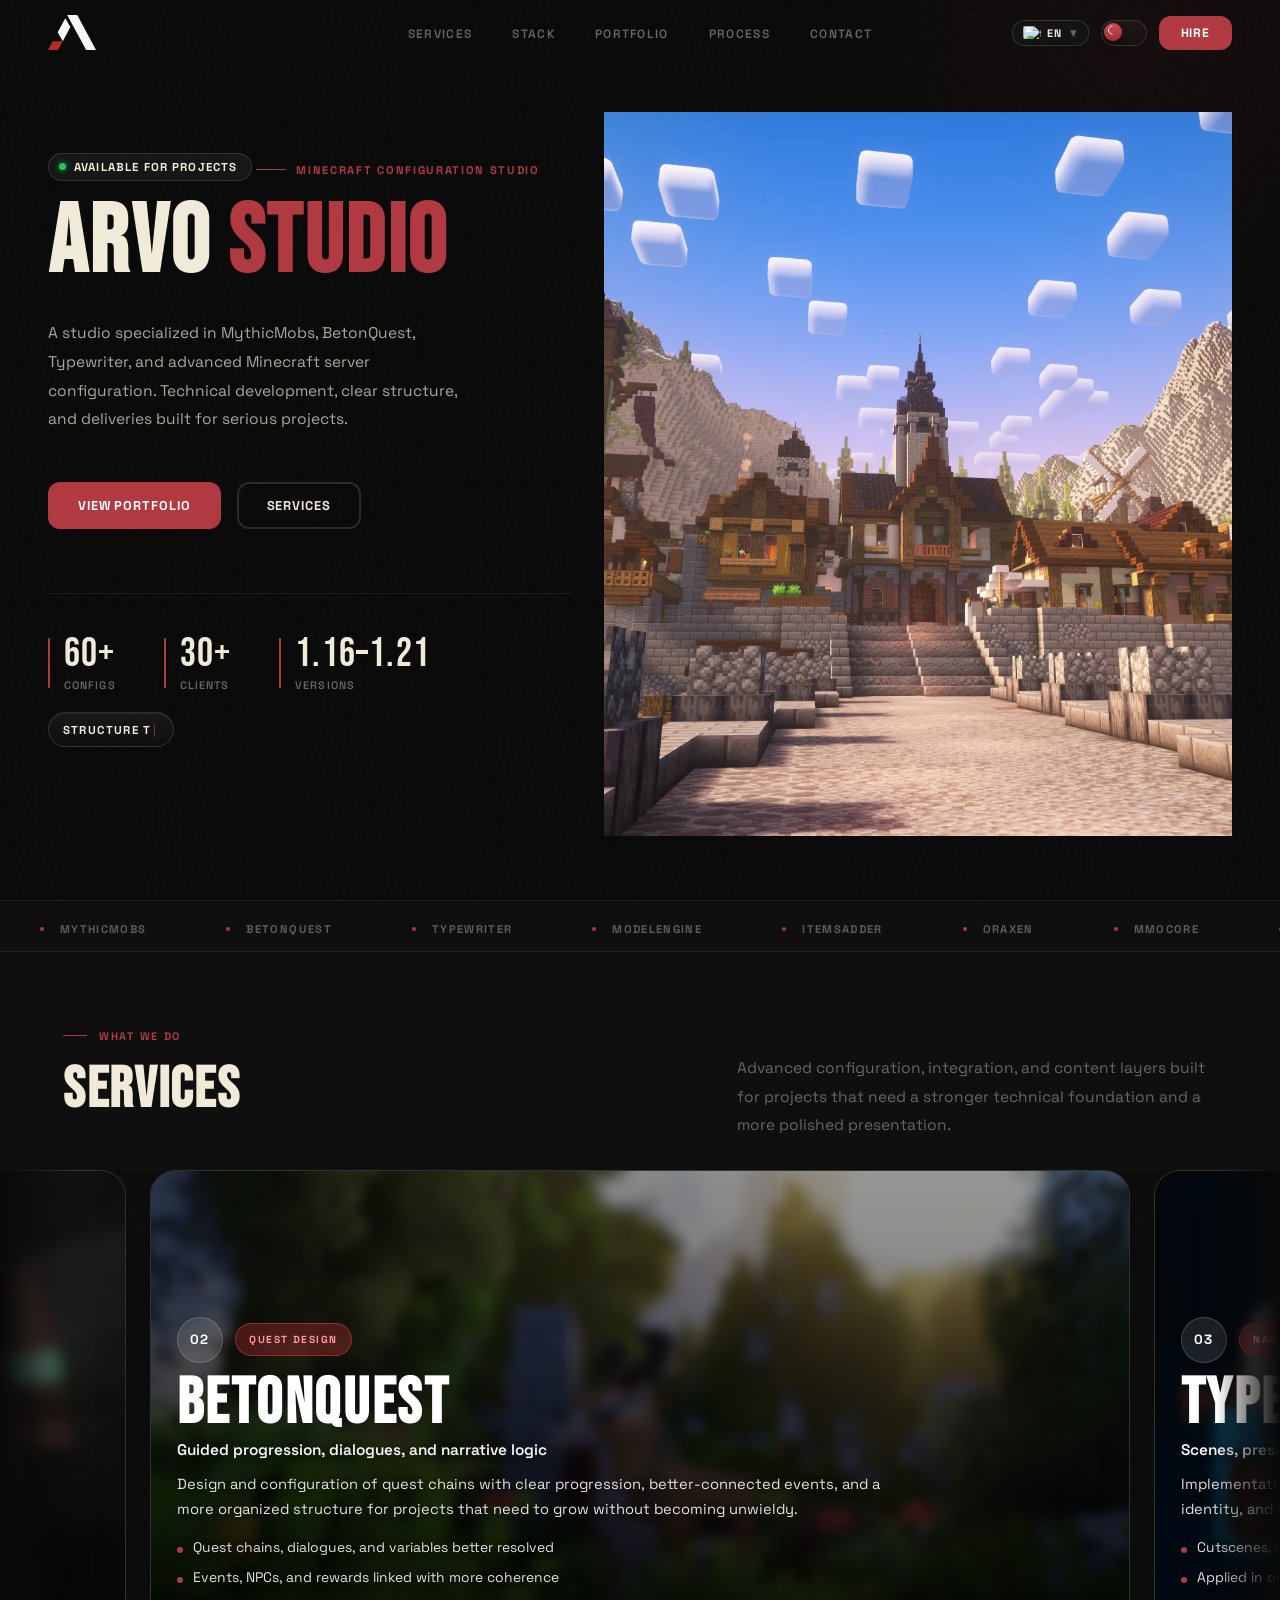
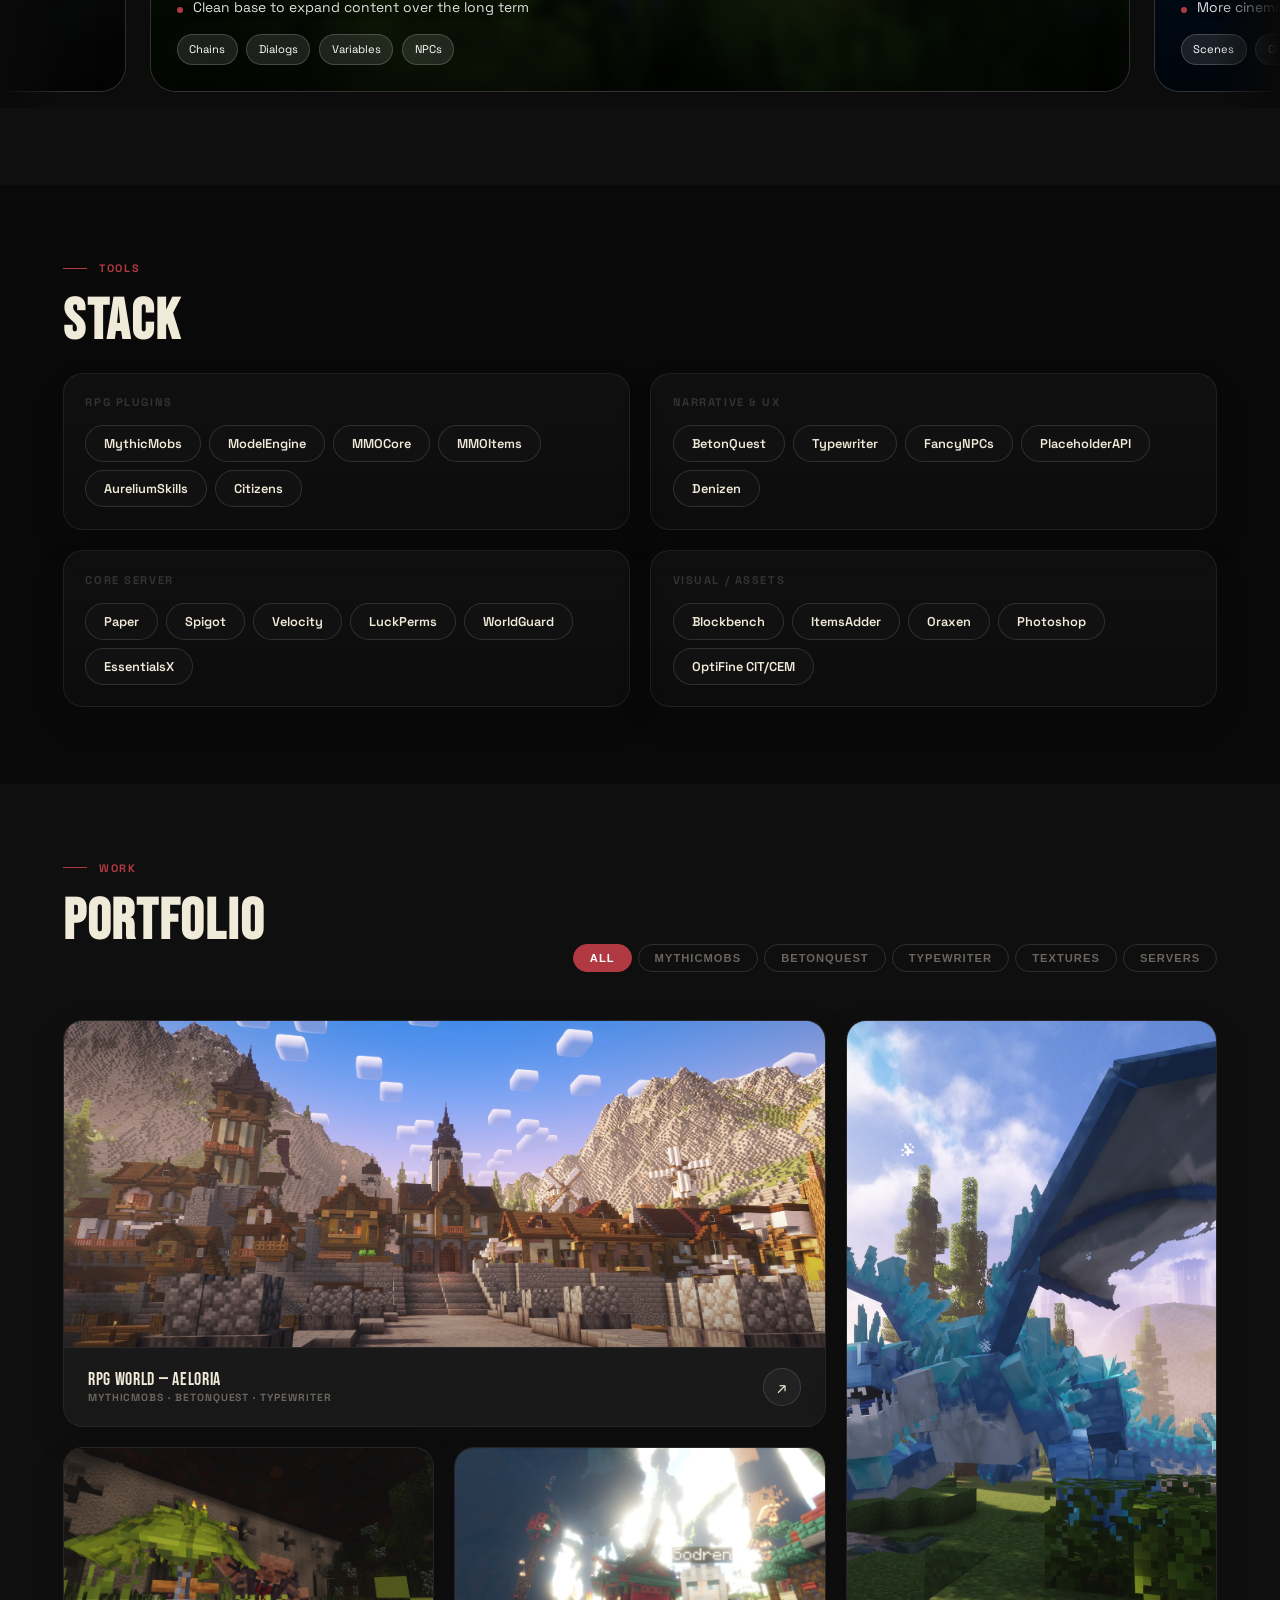
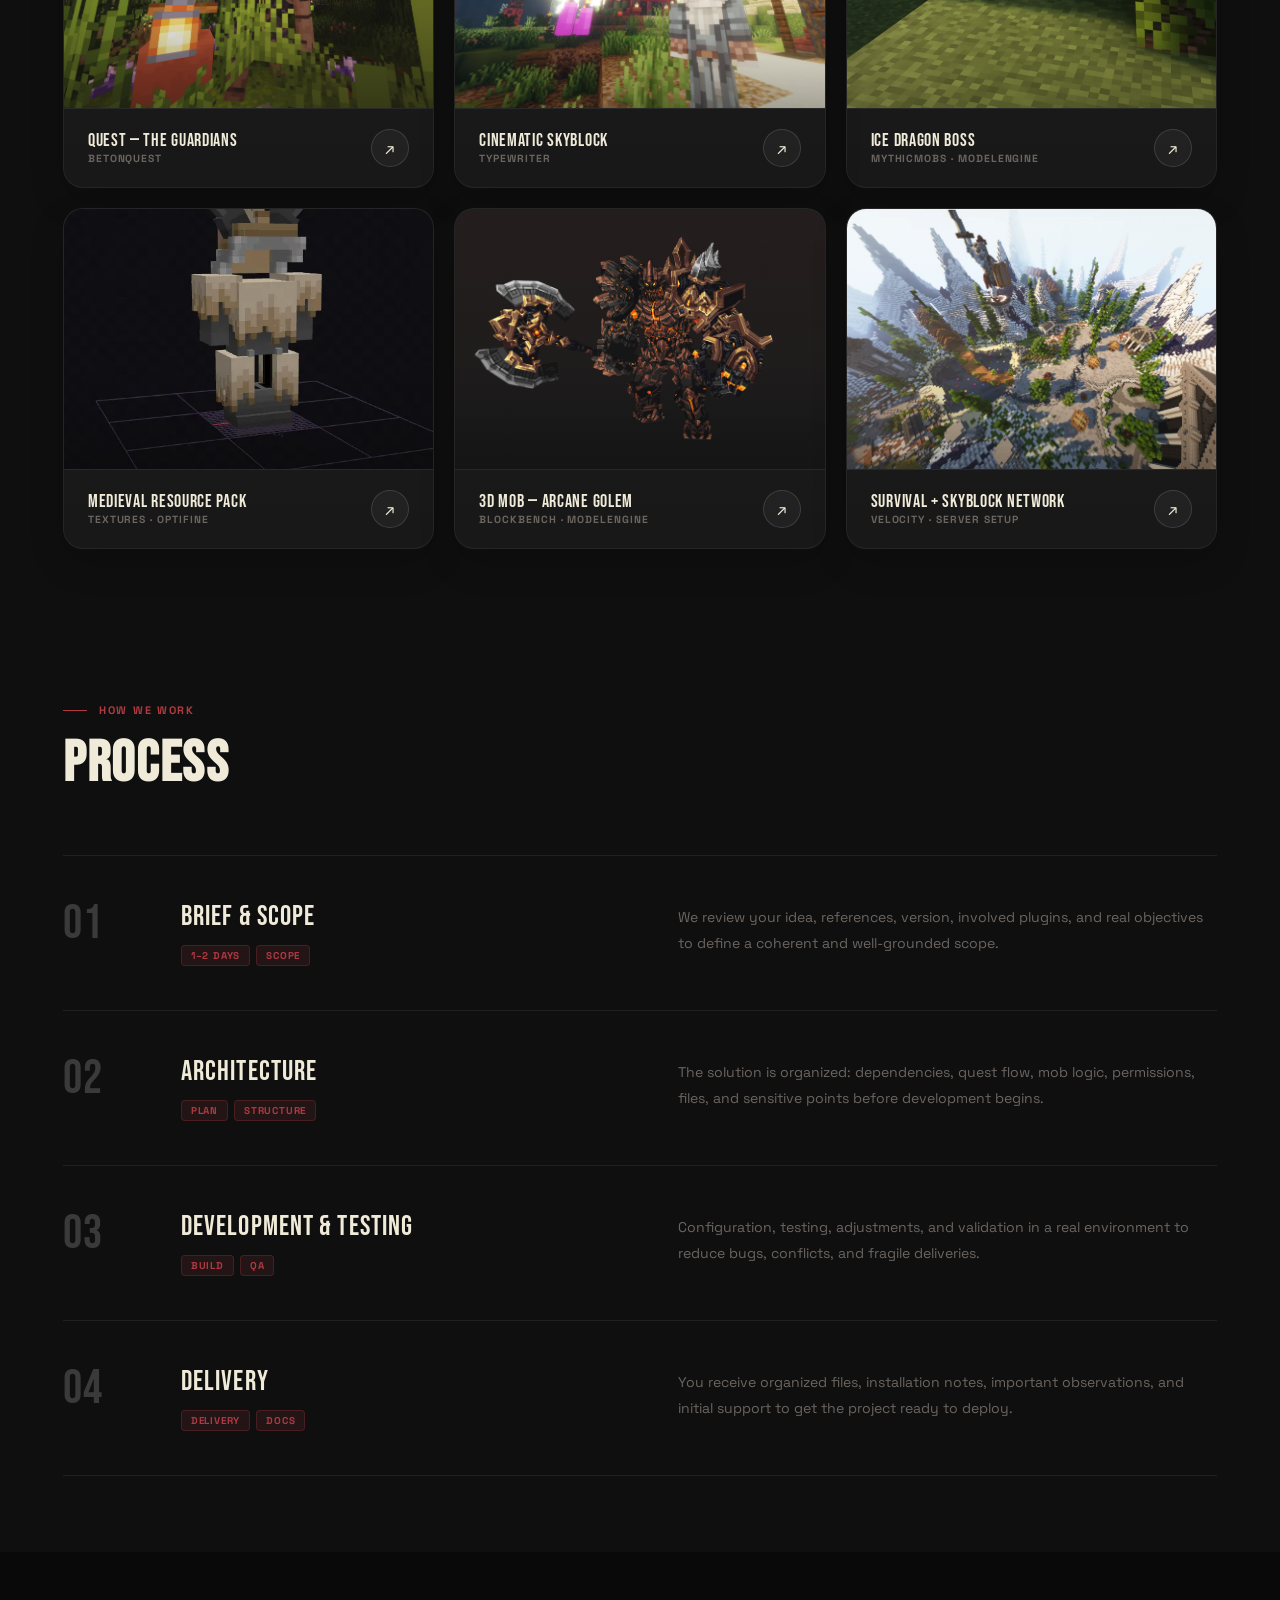
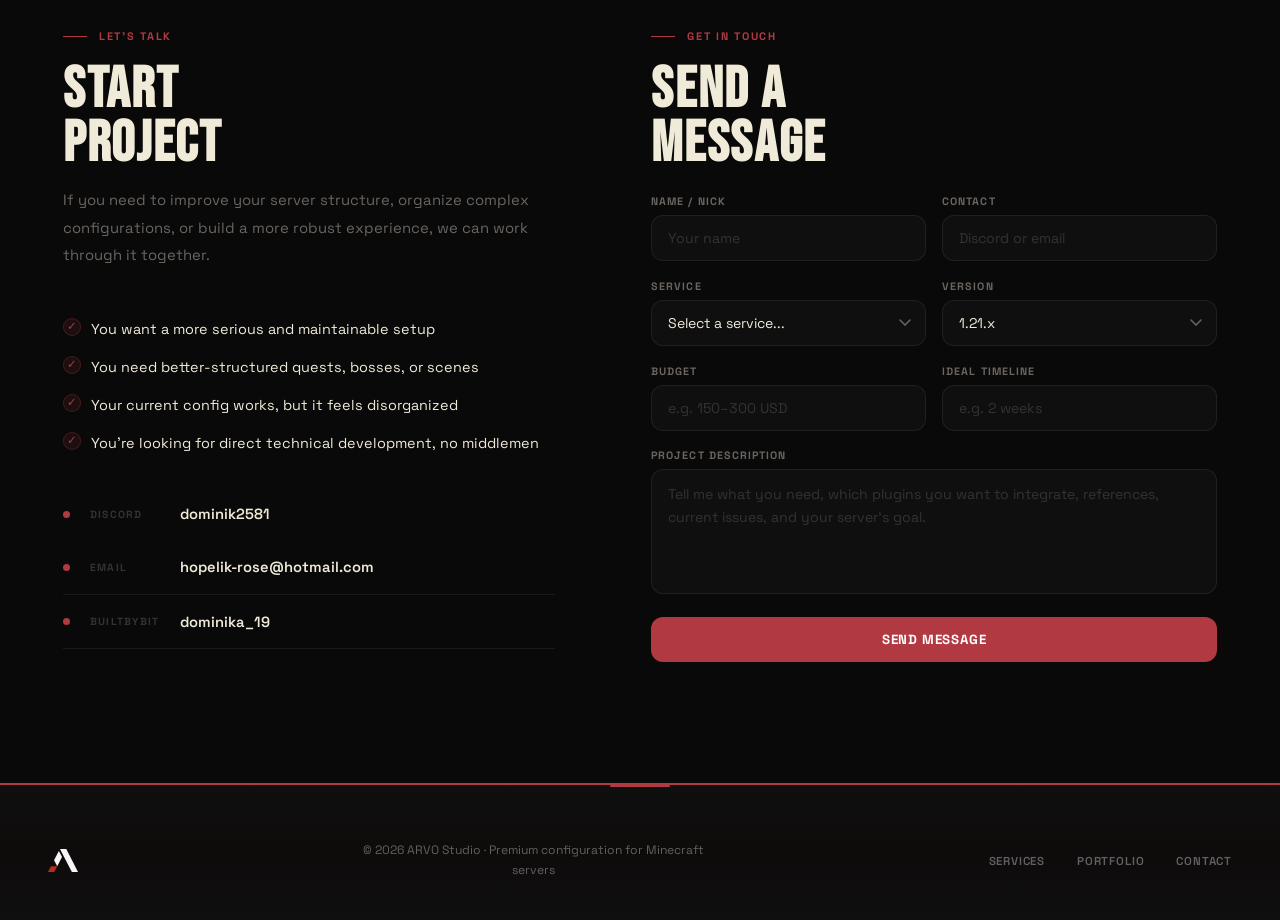
==== index.html @ 720f63e7 "new 9.5.7" ====
<!DOCTYPE html>
<html lang="en">
<head>
<meta charset="UTF-8">
<meta name="viewport" content="width=device-width, initial-scale=1.0">
<title>ARVO Studio — Premium Minecraft Server Configuration & Design</title>
<meta name="description" content="ARVO Studio: advanced configuration for Minecraft servers. MythicMobs, BetonQuest, Typewriter, server setups, optimization, and custom assets.">
<link rel="canonical" href="https://dominiksans.github.io/">

<!-- Open Graph -->
<meta property="og:type" content="website">
<meta property="og:title" content="ARVO Studio — Minecraft Server Configuration">
<meta property="og:description" content="Advanced configuration for Minecraft servers. MythicMobs, BetonQuest, Typewriter, server setups, optimization, and custom assets.">
<meta property="og:url" content="https://dominiksans.github.io/">
<meta property="og:image" content="https://dominiksans.github.io/assets/portfolio/aeloria-a.webp">
<meta property="og:site_name" content="ARVO Studio">

<!-- Twitter Card -->
<meta name="twitter:card" content="summary_large_image">
<meta name="twitter:title" content="ARVO Studio — Minecraft Server Configuration">
<meta name="twitter:description" content="Advanced configuration for Minecraft servers. MythicMobs, BetonQuest, Typewriter, and custom assets.">
<meta name="twitter:image" content="https://dominiksans.github.io/assets/portfolio/aeloria-a.webp">

<meta name="theme-color" content="#090909">
<link rel="icon" type="image/svg+xml" href="logo_negative.svg">
<link rel="preconnect" href="https://fonts.googleapis.com">
<link rel="preconnect" href="https://fonts.gstatic.com" crossorigin>
<link rel="preload" as="style" href="https://fonts.googleapis.com/css2?family=Bebas+Neue&family=Space+Grotesk:wght@400;600;700&display=swap">
<link href="https://fonts.googleapis.com/css2?family=Bebas+Neue&family=Space+Grotesk:wght@400;600;700&display=swap" rel="stylesheet">
<link rel="preconnect" href="https://cdn-icons-png.flaticon.com">
<link rel="stylesheet" href="./styles.css">
</head>
<body>

<nav id="mainNav">
  <a class="nav-logo" href="#hero" aria-label="Go to top">
    <img src="logo_negative.svg" alt="ARVO" id="navLogo" style="height:48px;width:48px;object-fit:contain;display:block;">
  </a>
  <ul class="nav-links" id="navLinks">
    <li><a href="#servicios" data-i18n="nav.services">Services</a></li>
    <li><a href="#stack">Stack</a></li>
    <li><a href="#portfolio">Portfolio</a></li>
    <li><a href="#proceso" data-i18n="nav.process">Process</a></li>
    <li><a href="#contacto" data-i18n="nav.contact">Contact</a></li>
  </ul>
  <div class="nav-right">
    <label class="theme-sw" title="Toggle theme">
      <input type="checkbox" id="themeToggle" aria-label="Toggle theme">
      <span class="theme-sw-track"></span>
      <span class="theme-sw-thumb"></span>
    </label>
    <button class="hamburger" id="ham" data-i18n-aria="ham.aria" aria-label="Menu">
      <span></span><span></span><span></span>
    </button>
    <a href="#contacto" class="nav-cta" data-i18n="nav.hire">Hire</a>
  </div>
</nav>

<div id="nav-overlay"></div>

<section id="hero">
  <div class="hero-glow"></div>
  <div class="hero-left">
    <div class="hero-badge fade-up">
      <span class="hero-badge-dot"></span>
      <span data-i18n="hero.badge">Available for projects</span>
    </div>
    <div class="hero-eyebrow fade-up" data-i18n="hero.eyebrow">Minecraft Configuration Studio</div>
    <h1 class="hero-title fade-up d1">
      ARVO <span class="red">STUDIO</span>
    </h1>
    <p class="hero-sub fade-up d2" data-i18n="hero.sub">
      A studio specialized in MythicMobs, BetonQuest, Typewriter, and advanced Minecraft server configuration. Technical development, clear structure, and deliveries built for serious projects.
    </p>
    <div class="hero-btns fade-up d3">
      <a href="#portfolio" class="btn-r" data-i18n="hero.btn1">View portfolio</a>
      <a href="#servicios" class="btn-ghost" data-i18n="hero.btn2">Services</a>
    </div>
    <div class="hero-stats fade-up" id="heroStats">
      <div>
        <span class="h-num stat-number" data-target="60" data-suffix="+">60+</span>
        <span class="h-lbl type-label" data-i18n="hero.stat1">Configs</span>
      </div>
      <div>
        <span class="h-num stat-number" data-target="30" data-suffix="+">30+</span>
        <span class="h-lbl type-label" data-i18n="hero.stat2">Clients</span>
      </div>
      <div>
        <span class="h-num">1.16–1.21</span>
        <span class="h-lbl type-label" data-i18n="hero.stat3">Versions</span>
      </div>
    </div>
    <div class="hero-type-strip fade-up" aria-live="polite">
      <span id="heroTypeText" data-words="MythicMobs,BetonQuest,Typewriter,Server Setup,Assets 3D"></span><span class="tw-cursor" id="heroTypeCursor">|</span>
    </div>
  </div>
  <div class="hero-right" id="scene3d-mount" data-i18n-aria="hero.aria" aria-label="3D studio preview">
    <!-- Static poster visible before any JS loads — best practice for Lighthouse -->
    <img class="scene3d-poster" src="./assets/portfolio/aeloria-a.webp" alt="ARVO Studio preview" style="width:100%;height:100%;object-fit:cover;pointer-events:none;">
  </div>
</section>

<div class="marquee-bar">
  <div class="marquee-track">
    <span class="m-item"><span class="dot"></span>MythicMobs</span>
    <span class="m-item"><span class="dot"></span>BetonQuest</span>
    <span class="m-item"><span class="dot"></span>Typewriter</span>
    <span class="m-item"><span class="dot"></span>ModelEngine</span>
    <span class="m-item"><span class="dot"></span>ItemsAdder</span>
    <span class="m-item"><span class="dot"></span>Oraxen</span>
    <span class="m-item"><span class="dot"></span>MMOCore</span>
    <span class="m-item"><span class="dot"></span>Blockbench</span>
    <span class="m-item"><span class="dot"></span>LuckPerms</span>
    <span class="m-item"><span class="dot"></span>WorldGuard</span>
    <span class="m-item"><span class="dot"></span>Velocity</span>
    <span class="m-item"><span class="dot"></span>Paper · Spigot</span>
    <span class="m-item"><span class="dot"></span>MythicMobs</span>
    <span class="m-item"><span class="dot"></span>BetonQuest</span>
    <span class="m-item"><span class="dot"></span>Typewriter</span>
    <span class="m-item"><span class="dot"></span>ModelEngine</span>
    <span class="m-item"><span class="dot"></span>ItemsAdder</span>
    <span class="m-item"><span class="dot"></span>Oraxen</span>
    <span class="m-item"><span class="dot"></span>MMOCore</span>
    <span class="m-item"><span class="dot"></span>Blockbench</span>
    <span class="m-item"><span class="dot"></span>LuckPerms</span>
    <span class="m-item"><span class="dot"></span>WorldGuard</span>
    <span class="m-item"><span class="dot"></span>Velocity</span>
    <span class="m-item"><span class="dot"></span>Paper · Spigot</span>
  </div>
</div>

<section id="servicios">
  <div class="container">
    <div class="svcx-head">
      <div>
        <div class="s-eye fade-up" data-i18n="svc.eyebrow">What we do</div>
        <h2 class="s-head fade-up" data-i18n="svc.head">SERVICES</h2>
      </div>
      <p class="s-sub fade-up" data-i18n="svc.sub">Advanced configuration, integration, and content layers built for projects that need a stronger technical foundation and a more polished presentation.</p>
    </div>
  </div>

  <div class="svcx-viewport fade-up">
    <div class="svcx-scroller" id="servicesScroller" data-i18n-aria="svc.scroller.aria" aria-label="Horizontal services carousel">
      <div class="svcx-track" id="servicesTrack">

        <article class="svcx-card" data-service-index="01">
          <div class="svcx-media svcx-media-1"></div>
          <div class="svcx-overlay"></div>
          <div class="svcx-content">
            <div class="svcx-meta">
              <span class="svcx-no">01</span>
              <span class="svcx-pill">Core Combat</span>
            </div>
            <div class="svcx-copywrap">
              <h3 class="svcx-title">MYTHICMOBS</h3>
              <p class="svcx-sub" data-i18n="svc1.sub">Bosses, skills, and advanced behavior</p>
              <p class="svcx-preview" data-i18n="svc1.preview">PvE combat-oriented configuration, difficulty scaling, and more solid encounters for projects that need memorable and technically consistent content.</p>
              <ul class="svcx-points">
                <li data-i18n="svc1.li1">Skills, targeters, and conditions with better internal structure</li>
                <li data-i18n="svc1.li2">Phases, AI, and drops connected to server progression</li>
                <li data-i18n="svc1.li3">Clean integration with ModelEngine, quests, and RPG systems</li>
              </ul>
              <div class="svcx-tags-row">
                <span>Bosses</span><span>Skills</span><span>AI</span><span>Progression</span>
              </div>
            </div>
          </div>
        </article>

        <article class="svcx-card" data-service-index="02">
          <div class="svcx-media svcx-media-2"></div>
          <div class="svcx-overlay"></div>
          <div class="svcx-content">
            <div class="svcx-meta">
              <span class="svcx-no">02</span>
              <span class="svcx-pill">Quest Design</span>
            </div>
            <div class="svcx-copywrap">
              <h3 class="svcx-title">BETONQUEST</h3>
              <p class="svcx-sub" data-i18n="svc2.sub">Guided progression, dialogues, and narrative logic</p>
              <p class="svcx-preview" data-i18n="svc2.preview">Design and configuration of quest chains with clear progression, better-connected events, and a more organized structure for projects that need to grow without becoming unwieldy.</p>
              <ul class="svcx-points">
                <li data-i18n="svc2.li1">Quest chains, dialogues, and variables better resolved</li>
                <li data-i18n="svc2.li2">Events, NPCs, and rewards linked with more coherence</li>
                <li data-i18n="svc2.li3">Clean base to expand content over the long term</li>
              </ul>
              <div class="svcx-tags-row">
                <span>Chains</span><span>Dialogs</span><span>Variables</span><span>NPCs</span>
              </div>
            </div>
          </div>
        </article>

        <article class="svcx-card" data-service-index="03">
          <div class="svcx-media svcx-media-3"></div>
          <div class="svcx-overlay"></div>
          <div class="svcx-content">
            <div class="svcx-meta">
              <span class="svcx-no">03</span>
              <span class="svcx-pill">Narrative UX</span>
            </div>
            <div class="svcx-copywrap">
              <h3 class="svcx-title">TYPEWRITER</h3>
              <p class="svcx-sub" data-i18n="svc3.sub">Scenes, presentation, and guided moments</p>
              <p class="svcx-preview" data-i18n="svc3.preview">Implementation of scenes and sequences designed to improve onboarding, reinforce server identity, and make the initial experience feel much more polished.</p>
              <ul class="svcx-points">
                <li data-i18n="svc3.li1">Cutscenes, guided sequences, and integrated storytelling</li>
                <li data-i18n="svc3.li2">Applied in onboarding, missions, and key moments</li>
                <li data-i18n="svc3.li3">More cinematic presentation without losing technical clarity</li>
              </ul>
              <div class="svcx-tags-row">
                <span>Scenes</span><span>Cinematics</span><span>Camera</span><span>Story</span>
              </div>
            </div>
          </div>
        </article>

        <article class="svcx-card" data-service-index="04">
          <div class="svcx-media svcx-media-4"></div>
          <div class="svcx-overlay"></div>
          <div class="svcx-content">
            <div class="svcx-meta">
              <span class="svcx-no">04</span>
              <span class="svcx-pill">Plugin Systems</span>
            </div>
            <div class="svcx-copywrap">
              <h3 class="svcx-title" data-i18n="svc4.title">CUSTOM PLUGINS</h3>
              <p class="svcx-sub" data-i18n="svc4.sub">Compatibility, balance, and technical ecosystem</p>
              <p class="svcx-preview" data-i18n="svc4.preview">Advanced plugin integration focused on real compatibility, system balance, and an architecture that stays clean as the project grows.</p>
              <ul class="svcx-points">
                <li data-i18n="svc4.li1">Plugins aligned with each other and better connected</li>
                <li data-i18n="svc4.li2">Less friction between mechanics, staff, and maintenance</li>
                <li data-i18n="svc4.li3">Technical architecture ready for organized growth</li>
              </ul>
              <div class="svcx-tags-row">
                <span>Systems</span><span>Balance</span><span>Admin</span><span>Integration</span>
              </div>
            </div>
          </div>
        </article>

        <article class="svcx-card" data-service-index="05">
          <div class="svcx-media svcx-media-5"></div>
          <div class="svcx-overlay"></div>
          <div class="svcx-content">
            <div class="svcx-meta">
              <span class="svcx-no">05</span>
              <span class="svcx-pill">Server Base</span>
            </div>
            <div class="svcx-copywrap">
              <h3 class="svcx-title">SERVER SETUP</h3>
              <p class="svcx-sub" data-i18n="svc5.sub">Permissions, structure, and central organization</p>
              <p class="svcx-preview" data-i18n="svc5.preview">Base configuration for new servers or projects that need a cleaner structure, well-defined permissions, and an organization ready to scale.</p>
              <ul class="svcx-points">
                <li data-i18n="svc5.li1">LuckPerms, ranks, economy, and base configurations</li>
                <li data-i18n="svc5.li2">Core modules better organized from the start</li>
                <li data-i18n="svc5.li3">Clearer technical foundation for future expansions</li>
              </ul>
              <div class="svcx-tags-row">
                <span>Setup</span><span>Permissions</span><span>Core</span><span>Structure</span>
              </div>
            </div>
          </div>
        </article>

        <article class="svcx-card" data-service-index="06">
          <div class="svcx-media svcx-media-6"></div>
          <div class="svcx-overlay"></div>
          <div class="svcx-content">
            <div class="svcx-meta">
              <span class="svcx-no">06</span>
              <span class="svcx-pill">Visual Layer</span>
            </div>
            <div class="svcx-copywrap">
              <h3 class="svcx-title" data-i18n="svc6.title">TEXTURES &amp; 3D</h3>
              <p class="svcx-sub" data-i18n="svc6.sub">Assets, resource packs, and visual identity</p>
              <p class="svcx-preview" data-i18n="svc6.preview">Visual work for projects that need a more distinctive identity through items, iconography, textures, and 3D resources integrated with the server style.</p>
              <ul class="svcx-points">
                <li data-i18n="svc6.li1">Assets aligned with the project's visual direction</li>
                <li data-i18n="svc6.li2">Compatibility with Oraxen, ItemsAdder, and resource packs</li>
                <li data-i18n="svc6.li3">A visual layer that improves perception and consistency</li>
              </ul>
              <div class="svcx-tags-row">
                <span>3D</span><span>Textures</span><span>Oraxen</span><span>Identity</span>
              </div>
            </div>
          </div>
        </article>

      </div>
    </div>
  </div>
</section>

<section id="stack">
  <div class="container">
    <div class="s-eye fade-up" data-i18n="stack.eyebrow">Tools</div>
    <h2 class="s-head fade-up">STACK</h2>
    <div class="stack-wrap fade-up">

      <div class="stack-col">
        <div class="stk-head" data-i18n="stack.col1">RPG Plugins</div>
        <div class="stk-pills">
          <span class="stk-pill">MythicMobs</span><span class="stk-pill">ModelEngine</span>
          <span class="stk-pill">MMOCore</span><span class="stk-pill">MMOItems</span>
          <span class="stk-pill">AureliumSkills</span><span class="stk-pill">Citizens</span>
        </div>
      </div>

      <div class="stack-col">
        <div class="stk-head" data-i18n="stack.col2">Narrative & UX</div>
        <div class="stk-pills">
          <span class="stk-pill">BetonQuest</span><span class="stk-pill">Typewriter</span>
          <span class="stk-pill">FancyNPCs</span><span class="stk-pill">PlaceholderAPI</span>
          <span class="stk-pill">Denizen</span>
        </div>
      </div>

      <div class="stack-col">
        <div class="stk-head">Core Server</div>
        <div class="stk-pills">
          <span class="stk-pill">Paper</span><span class="stk-pill">Spigot</span>
          <span class="stk-pill">Velocity</span><span class="stk-pill">LuckPerms</span>
          <span class="stk-pill">WorldGuard</span><span class="stk-pill">EssentialsX</span>
        </div>
      </div>

      <div class="stack-col">
        <div class="stk-head">Visual / Assets</div>
        <div class="stk-pills">
          <span class="stk-pill">Blockbench</span><span class="stk-pill">ItemsAdder</span>
          <span class="stk-pill">Oraxen</span><span class="stk-pill">Photoshop</span>
          <span class="stk-pill">OptiFine CIT/CEM</span>
        </div>
      </div>
    </div>
  </div>
</section>

<section id="portfolio">
  <div class="container">
    <div class="port-top">
      <div>
        <div class="s-eye fade-up" data-i18n="port.eyebrow">Work</div>
        <h2 class="s-head fade-up">PORTFOLIO</h2>
      </div>
      <div class="port-filters fade-up">
        <button class="pf active" data-filter="all" data-i18n="pf.all">All</button>
        <button class="pf" data-filter="mythicmobs">MythicMobs</button>
        <button class="pf" data-filter="betonquest">BetonQuest</button>
        <button class="pf" data-filter="typewriter">Typewriter</button>
        <button class="pf" data-filter="texturas" data-i18n="pf.textures">Textures</button>
        <button class="pf" data-filter="servidores" data-i18n="pf.servers">Servers</button>
      </div>
    </div>
    
<div class="port-grid fade-up" id="portfolioGrid">

  <!-- RPG World — Aeloria -->
  <div class="pc sp2" data-category="mythicmobs betonquest typewriter">
    <div class="pc-imgs">
      <div class="pc-a"><img src="./assets/portfolio/aeloria-a.webp" alt="RPG Aeloria screenshot A" loading="lazy"></div>
      <div class="pc-b"><img src="./assets/portfolio/aeloria-b.webp" alt="RPG Aeloria screenshot B" loading="lazy"></div>
    </div>
    <div class="pc-info">
      <div><div class="pc-name" data-i18n="pc1.name">RPG World — Aeloria</div><div class="pc-type">MythicMobs · BetonQuest · Typewriter</div></div>
      <div class="pc-arr">↗</div>
    </div>
  </div>

  <!-- Boss Dragón de Hielo -->
  <div class="pc sp2v tall" data-category="mythicmobs texturas">
    <div class="pc-imgs">
      <div class="pc-a"><img src="./assets/portfolio/dragon-a.webp" alt="Boss Dragón de Hielo A" loading="lazy"></div>
      <div class="pc-b"><img src="./assets/portfolio/dragon-b.webp" alt="Boss Dragón de Hielo B" loading="lazy"></div>
    </div>
    <div class="pc-info">
      <div><div class="pc-name" data-i18n="pc2.name">Ice Dragon Boss</div><div class="pc-type">MythicMobs · ModelEngine</div></div>
      <div class="pc-arr">↗</div>
    </div>
  </div>

  <!-- Quest — Los Guardianes -->
  <div class="pc" data-category="betonquest">
    <div class="pc-imgs">
      <div class="pc-a"><img src="./assets/portfolio/guardianes-a.webp" alt="Quest Los Guardianes A" loading="lazy"></div>
      <div class="pc-b"><img src="./assets/portfolio/guardianes-b.webp" alt="Quest Los Guardianes B" loading="lazy"></div>
    </div>
    <div class="pc-info">
      <div><div class="pc-name" data-i18n="pc3.name">Quest — The Guardians</div><div class="pc-type">BetonQuest</div></div>
      <div class="pc-arr">↗</div>
    </div>
  </div>

  <!-- Cinematic SkyBlock -->
  <div class="pc" data-category="typewriter">
    <div class="pc-imgs">
      <div class="pc-a"><img src="./assets/portfolio/skyblock-a.webp" alt="Cinematic SkyBlock A" loading="lazy"></div>
      <div class="pc-b"><img src="./assets/portfolio/skyblock-b.webp" alt="Cinematic SkyBlock B" loading="lazy"></div>
    </div>
    <div class="pc-info">
      <div><div class="pc-name" data-i18n="pc4.name">Cinematic SkyBlock</div><div class="pc-type">Typewriter</div></div>
      <div class="pc-arr">↗</div>
    </div>
  </div>

  <!-- Resource Pack Medieval -->
  <div class="pc" data-category="texturas">
    <div class="pc-imgs">
      <div class="pc-a"><img src="./assets/portfolio/medieval-a.webp" alt="Resource Pack Medieval A" loading="lazy"></div>
      <div class="pc-b"><img src="./assets/portfolio/medieval-b.webp" alt="Resource Pack Medieval B" loading="lazy"></div>
    </div>
    <div class="pc-info">
      <div><div class="pc-name" data-i18n="pc5.name">Medieval Resource Pack</div><div class="pc-type" data-i18n="pc5.type">Textures · OptiFine</div></div>
      <div class="pc-arr">↗</div>
    </div>
  </div>

  <!-- Mob 3D — Golem Arcano -->
  <div class="pc" data-category="texturas mythicmobs">
    <div class="pc-imgs">
      <div class="pc-a"><img src="./assets/portfolio/golem-a.webp" alt="Golem Arcano A" loading="lazy"></div>
      <div class="pc-b"><img src="./assets/portfolio/golem-b.webp" alt="Golem Arcano B" loading="lazy"></div>
    </div>
    <div class="pc-info">
      <div><div class="pc-name" data-i18n="pc6.name">3D Mob — Arcane Golem</div><div class="pc-type">Blockbench · ModelEngine</div></div>
      <div class="pc-arr">↗</div>
    </div>
  </div>

  <!-- Red Survival + SkyBlock -->
  <div class="pc" data-category="servidores">
    <div class="pc-imgs">
      <div class="pc-a"><img src="./assets/portfolio/survival-a.webp" alt="Survival SkyBlock A" loading="lazy"></div>
      <div class="pc-b"><img src="./assets/portfolio/survival-b.webp" alt="Survival SkyBlock B" loading="lazy"></div>
    </div>
    <div class="pc-info">
      <div><div class="pc-name" data-i18n="pc7.name">Survival + SkyBlock Network</div><div class="pc-type" data-i18n="pc7.type">Velocity · Server Setup</div></div>
      <div class="pc-arr">↗</div>
    </div>
  </div>

</div>
</section>

<section id="proceso">
  <div class="container">
    <div class="s-eye fade-up" data-i18n="proc.eyebrow">How we work</div>
    <h2 class="s-head fade-up" data-i18n="proc.head">PROCESS</h2>

    <div class="proc-table fade-up">
      <article class="proc-row">
        <div class="proc-n">01</div>
        <div>
          <div class="proc-name" data-i18n="proc1.name">Brief &amp; Scope</div>
          <div class="proc-tags"><span class="proc-tag" data-i18n="proc1.tag1">1–2 days</span><span class="proc-tag">Scope</span></div>
        </div>
        <div class="proc-desc" data-i18n="proc1.desc">We review your idea, references, version, involved plugins, and real objectives to define a coherent and well-grounded scope.</div>
      </article>

      <article class="proc-row">
        <div class="proc-n">02</div>
        <div>
          <div class="proc-name" data-i18n="proc2.name">Architecture</div>
          <div class="proc-tags"><span class="proc-tag" data-i18n="proc2.tag1">Plan</span><span class="proc-tag" data-i18n="proc2.tag2">Structure</span></div>
        </div>
        <div class="proc-desc" data-i18n="proc2.desc">The solution is organized: dependencies, quest flow, mob logic, permissions, files, and sensitive points before development begins.</div>
      </article>

      <article class="proc-row">
        <div class="proc-n">03</div>
        <div>
          <div class="proc-name" data-i18n="proc3.name">Development &amp; Testing</div>
          <div class="proc-tags"><span class="proc-tag" data-i18n="proc3.tag1">Build</span><span class="proc-tag" data-i18n="proc3.tag2">QA</span></div>
        </div>
        <div class="proc-desc" data-i18n="proc3.desc">Configuration, testing, adjustments, and validation in a real environment to reduce bugs, conflicts, and fragile deliveries.</div>
      </article>

      <article class="proc-row">
        <div class="proc-n">04</div>
        <div>
          <div class="proc-name" data-i18n="proc4.name">Delivery</div>
          <div class="proc-tags"><span class="proc-tag" data-i18n="proc4.tag1">Delivery</span><span class="proc-tag" data-i18n="proc4.tag2">Docs</span></div>
        </div>
        <div class="proc-desc" data-i18n="proc4.desc">You receive organized files, installation notes, important observations, and initial support to get the project ready to deploy.</div>
      </article>
    </div>
  </div>
</section>

<section id="contacto">
  <div class="container">
    <div class="contact-wrap">
      <div class="contact-l">
        <div class="s-eye fade-up" data-i18n="contact.eyebrow">Let's talk</div>
        <h2 class="s-head fade-up" data-i18n="contact.head">START<br>PROJECT</h2>
        <p class="contact-intro fade-up" data-i18n="contact.intro">If you need to improve your server structure, organize complex configurations, or build a more robust experience, we can work through it together.</p>

        <div class="contact-checks fade-up">
          <div class="check-item" data-i18n="contact.check1">You want a more serious and maintainable setup</div>
          <div class="check-item" data-i18n="contact.check2">You need better-structured quests, bosses, or scenes</div>
          <div class="check-item" data-i18n="contact.check3">Your current config works, but it feels disorganized</div>
          <div class="check-item" data-i18n="contact.check4">You're looking for direct technical development, no middlemen</div>
        </div>

        <div class="cc-list fade-up">
          <button type="button" class="cc cc-copy" data-copy="dominik2581">
            <span class="cc-dot"></span>
            <span class="cc-type">Discord</span>
            <span class="cc-val" data-i18n="contact.discord">dominik2581</span>
          </button>
          <a href="mailto:hopelik-rose@hotmail.com" class="cc">
            <span class="cc-dot"></span>
            <span class="cc-type">Email</span>
            <span class="cc-val">hopelik-rose@hotmail.com</span>
          </a>
          <a href="https://builtbybit.com/search/?q=dominika_19" class="cc" target="_blank" rel="noreferrer">
            <span class="cc-dot"></span>
            <span class="cc-type">BuiltByBit</span>
            <span class="cc-val" data-i18n="contact.bbb">dominika_19</span>
          </a>
        </div>
      </div>

      <div class="fade-up">
        <div class="s-eye" data-i18n="form.eyebrow">Get in touch</div>
        <h2 class="s-head" data-i18n="form.head">SEND A<br>MESSAGE</h2>
        <form class="c-form" action="https://formspree.io/f/xlgojdya" method="POST" id="contactForm">
          <div class="f-row">
            <div>
              <label class="f-lbl" for="nombre" data-i18n="form.lbl.name">Name / Nick</label>
              <input class="f-in" id="nombre" type="text" name="nombre" data-i18n-ph="form.ph.name" placeholder="Your name" required>
            </div>
            <div>
              <label class="f-lbl" for="contactoInput" data-i18n="form.lbl.contact">Contact</label>
              <input class="f-in" id="contactoInput" type="text" name="contacto" data-i18n-ph="form.ph.contact" placeholder="Discord or email" required>
            </div>
          </div>

          <div class="f-row">
            <div>
              <label class="f-lbl" for="servicio" data-i18n="form.lbl.service">Service</label>
              <select class="f-sel" id="servicio" name="servicio" required>
                <option value="" data-i18n="form.opt.default">Select a service...</option>
                <option data-i18n="form.opt.mm">MythicMobs</option>
                <option data-i18n="form.opt.bq">BetonQuest</option>
                <option data-i18n="form.opt.tw">Typewriter</option>
                <option data-i18n="form.opt.plugins">Advanced plugins</option>
                <option data-i18n="form.opt.setup">Server setup</option>
                <option data-i18n="form.opt.tex">Textures & 3D</option>
                <option data-i18n="form.opt.bundle">Full bundle</option>
              </select>
            </div>
            <div>
              <label class="f-lbl" for="version" data-i18n="form.lbl.version">Version</label>
              <select class="f-sel" id="version" name="version">
                <option>1.21.x</option>
                <option>1.20.x</option>
                <option>1.19.x</option>
                <option>1.18.x</option>
                <option>1.17.x</option>
                <option>1.16.x</option>
              </select>
            </div>
          </div>

          <div class="f-row">
            <div>
              <label class="f-lbl" for="budget" data-i18n="form.lbl.budget">Budget</label>
              <input class="f-in" id="budget" type="text" name="presupuesto" data-i18n-ph="form.ph.budget" placeholder="e.g. 150–300 USD">
            </div>
            <div>
              <label class="f-lbl" for="timeline" data-i18n="form.lbl.timeline">Ideal timeline</label>
              <input class="f-in" id="timeline" type="text" name="plazo" data-i18n-ph="form.ph.timeline" placeholder="e.g. 2 weeks">
            </div>
          </div>

          <div>
            <label class="f-lbl" for="descripcion" data-i18n="form.lbl.desc">Project description</label>
            <textarea class="f-ta" id="descripcion" name="descripcion" data-i18n-ph="form.ph.desc" placeholder="Tell me what you need, which plugins you want to integrate, references, current issues, and your server's goal."></textarea>
          </div>

          <button class="f-sub" type="submit" data-i18n="form.submit">Send message</button>
          <p class="f-success" id="formSuccess" aria-live="polite"></p>
        </form>
      </div>
    </div>
  </div>
</section>
<footer>
  <a class="f-brand" href="#hero" aria-label="Go to top">
    <img src="logo_negative.svg" alt="ARVO" id="footerLogo" style="height:30px;width:30px;object-fit:contain;display:block;">
  </a>
  <small data-i18n="footer.copy">© 2026 ARVO Studio · Premium configuration for Minecraft servers</small>
  <div class="f-links">
    <a href="#servicios" data-i18n="footer.services">Services</a>
    <a href="#portfolio">Portfolio</a>
    <a href="#contacto" data-i18n="footer.contact">Contact</a>
  </div>
</footer>

<script src="./arvo.js" defer></script>
<script src="./scene3d.js" defer></script>
<script src="./particles.js" defer></script>
<script src="./lang.js" defer></script>
</body>
</html>
---- styles.css ----
/* ══════════════════════════════════════════════════════
   ARVO Studio — Main Stylesheet
══════════════════════════════════════════════════════ */

::selection{background:rgba(177,58,66,.3);color:var(--cream)}
:root {
  --bg:       #090909;
  --bg1:      #0f0f0f;
  --bg2:      #141414;
  --card:     #111111;
  --cream:    #f0ead8;
  --red:      #b13a42;
  --red-dim:  rgba(177,58,66,0.12);
  --red-line: rgba(177,58,66,0.28);
  --line:     rgba(255,255,255,0.07);
  --line2:    rgba(255,255,255,0.13);
  --text:     #f0ead8;
  --muted:    #6b6560;
  --dim:      #333;
  --bebas:    'Bebas Neue', Impact, sans-serif;
  --sans:     'Space Grotesk', system-ui, sans-serif;
  --r:        12px;
  --r-lg:     20px;
}

[data-theme="light"]{
  --bg:       #f4f4f4;
  --bg1:      #ebebeb;
  --bg2:      #e0e0e0;
  --card:     #ffffff;
  --cream:    #0a0a0a;
  --red:      #a62f37;
  --red-dim:  rgba(166,47,55,0.08);
  --red-line: rgba(166,47,55,0.22);
  --line:     rgba(0,0,0,0.09);
  --line2:    rgba(0,0,0,0.16);
  --text:     #0a0a0a;
  --muted:    #6a6a6a;
  --dim:      #aaaaaa;
}
[data-theme="light"] nav.scrolled{background:rgba(244,244,244,.96)}
[data-theme="light"] .hero-glow{background:radial-gradient(circle,rgba(166,47,55,.04) 0%,transparent 65%)}
[data-theme="light"] h1.hero-title .outline{-webkit-text-stroke:1.5px var(--cream)}
[data-theme="light"] .nav-links{background:rgba(244,244,244,.98)}

/* ── LANG DROPDOWN ── */
.lang-sw{position:relative;flex-shrink:0;}
.lang-btn{
  display:flex;align-items:center;gap:6px;
  background:var(--bg2);border:1px solid var(--line2);
  border-radius:var(--r);padding:5px 10px;
  cursor:pointer;font-family:var(--sans);
  font-size:.68rem;font-weight:700;letter-spacing:.08em;
  color:var(--cream);transition:border-color .2s,background .2s;
  white-space:nowrap;
}
.lang-btn:hover{border-color:var(--red);background:var(--red-dim);}
.lang-btn img{width:18px;height:13px;object-fit:cover;border-radius:2px;flex-shrink:0;}
.lang-btn .lt-arrow{font-size:.55rem;color:var(--muted);transition:transform .25s ease;margin-left:2px;}
.lang-sw.open .lang-btn{border-color:var(--red);}
.lang-sw.open .lt-arrow{transform:rotate(180deg);}
.lang-drop{
  position:absolute;top:calc(100% + 6px);right:0;
  background:var(--card);border:1px solid var(--line2);
  border-radius:var(--r);overflow:hidden;min-width:110px;
  box-shadow:0 12px 32px rgba(0,0,0,.35);
  opacity:0;transform:translateY(-6px);pointer-events:none;
  transition:opacity .2s ease,transform .2s ease;z-index:9999;
}
.lang-sw.open .lang-drop{opacity:1;transform:translateY(0);pointer-events:auto;}
.lt-option{
  display:flex;align-items:center;gap:9px;padding:9px 14px;cursor:pointer;
  font-family:var(--sans);font-size:.72rem;font-weight:700;
  letter-spacing:.07em;color:var(--muted);
  transition:background .15s,color .15s;
  border:none;background:transparent;width:100%;text-align:left;
}
.lt-option:hover{background:var(--red-dim);color:var(--cream);}
.lt-option.lt-active{color:var(--cream);background:rgba(177,58,66,.08);}
.lt-option img{width:20px;height:14px;object-fit:cover;border-radius:2px;flex-shrink:0;}
.lt-check{margin-left:auto;color:var(--red);font-size:.65rem;opacity:0;}
.lt-option.lt-active .lt-check{opacity:1;}

/* ── THEME SWITCH ── */
.theme-sw{position:relative;width:46px;height:26px;flex-shrink:0}
.theme-sw input{opacity:0;width:0;height:0;position:absolute}
.theme-sw-track{
  position:absolute;inset:0;border-radius:99px;
  background:linear-gradient(180deg, rgba(255,255,255,.04), rgba(255,255,255,.01));
  border:1px solid var(--line2);
  transition:background .3s,border-color .3s,box-shadow .3s;
}
.theme-sw-thumb{
  position:absolute;top:3px;left:3px;width:18px;height:18px;border-radius:50%;
  background:linear-gradient(180deg, #c84a52, #9f3139);
  transition:transform .3s,background .3s,box-shadow .3s;
  display:flex;align-items:center;justify-content:center;
  pointer-events:none;box-shadow:0 4px 10px rgba(0,0,0,.24);
}
.theme-sw input:checked ~ .theme-sw-thumb{transform:translateX(20px)}
.theme-sw-thumb::before{
  content:'';width:9px;height:9px;border-radius:50%;
  border:1.6px solid #fff;border-right-color:transparent;border-top-color:transparent;
  transform:rotate(45deg) translate(-1px,-1px);
}
.theme-sw input:checked ~ .theme-sw-track{
  background:linear-gradient(180deg, rgba(177,58,66,.14), rgba(177,58,66,.06));
  box-shadow:0 0 0 1px rgba(177,58,66,.08);
}
.theme-sw input:checked ~ .theme-sw-thumb{
  background:linear-gradient(180deg, #f0c266, #d88b2d);
  box-shadow:0 4px 14px rgba(216,139,45,.28);
}
.theme-sw input:checked ~ .theme-sw-thumb::before{
  width:10px;height:10px;border-radius:50%;
  border:2px solid #fff;transform:none;
  box-shadow:
    0 -6px 0 -4px #fff,
    0 6px 0 -4px #fff,
    6px 0 0 -4px #fff,
    -6px 0 0 -4px #fff;
}

*,*::before,*::after{box-sizing:border-box;margin:0;padding:0}
html{scroll-behavior:smooth}
body{
  font-family:var(--sans);
  background:var(--bg);
  color:var(--text);
  overflow-x:hidden;
  transition:background .35s,color .35s;
}
a{text-decoration:none;color:inherit}

/* ── NAV ── */
nav{
  position:fixed;inset:0 0 auto 0;z-index:500;
  height:66px;display:flex;align-items:center;
  justify-content:space-between;padding:0 3rem;
  background:transparent;
  border-bottom:1px solid transparent;
  transition:background .4s ease,border-color .4s ease,box-shadow .4s ease;
}
nav.scrolled{
  background:rgba(9,9,9,.96);
  border-bottom-color:var(--line);
  box-shadow:0 1px 28px rgba(0,0,0,.5);
  /* backdrop-filter:blur(20px) removed — it blurs everything behind the nav
     on every single frame, which is extremely expensive during scroll.
     A near-opaque background achieves the same visual effect. */
}
.nav-logo{font-family:var(--bebas);font-size:1.5rem;letter-spacing:.18em;color:var(--cream);}
.nav-logo span{color:var(--red)}
.nav-links{
  display:flex;gap:2.5rem;list-style:none;
  position:absolute;left:50%;transform:translateX(-50%);
}
.nav-links a{
  font-size:.75rem;font-weight:600;
  letter-spacing:.11em;text-transform:uppercase;
  color:var(--muted);transition:color .2s;
}
.nav-links a:hover,.nav-links a.active{color:var(--cream)}
.nav-links a.active{border-bottom:2px solid var(--red);padding-bottom:2px}
.nav-right{display:flex;align-items:center;gap:.75rem;flex-shrink:0;}
.nav-cta{
  font-family:var(--sans);font-size:.76rem;font-weight:700;
  letter-spacing:.07em;text-transform:uppercase;
  padding:9px 22px;border-radius:var(--r);
  background:var(--red);color:#fff;border:none;
  transition:all .25s cubic-bezier(.4,0,.2,1);white-space:nowrap;
  cursor:pointer;
}
.nav-cta:hover{transform:translateY(-1px);box-shadow:0 4px 16px rgba(177,58,66,.35)}
.nav-cta:active{transform:translateY(0);box-shadow:none}
.hamburger{
  display:none;flex-direction:column;
  gap:5px;cursor:pointer;background:none;border:none;
  padding:4px;z-index:601;flex-shrink:0;
}
.hamburger span{
  width:22px;height:2px;background:var(--cream);
  border-radius:2px;transition:all .3s ease;display:block;
}
.hamburger.active span:nth-child(1){transform:rotate(45deg) translate(5px,5px)}
.hamburger.active span:nth-child(2){opacity:0;transform:translateX(-8px)}
.hamburger.active span:nth-child(3){transform:rotate(-45deg) translate(5px,-5px)}
#nav-overlay{
  display:none;position:fixed;inset:0;
  background:rgba(0,0,0,.55);z-index:498;
  opacity:0;transition:opacity .35s;
}
#nav-overlay.visible{display:block;opacity:1}

/* ── HERO ── */
#hero{
  min-height:100vh;
  display:grid;grid-template-columns:1fr 1.2fr;
  align-items:center;
  padding:7rem 3rem 4rem;
  position:relative;
  overflow:hidden;
  gap:2rem;
}
/* Noise overlay — static PNG grain instead of realtime SVG feTurbulence filter.
   The SVG filter re-renders on every repaint and is one of the heaviest
   operations a browser can do. A tiled 200×200 PNG is visually identical
   and costs almost nothing.
   Generate one at: https://grainy-gradients.vercel.app/ or use any 200×200 noise PNG. */
#hero::before{
  content:'';position:absolute;inset:0;
  background-image:url("data:image/svg+xml,%3Csvg viewBox='0 0 256 256' xmlns='http://www.w3.org/2000/svg'%3E%3Cfilter id='n'%3E%3CfeTurbulence type='fractalNoise' baseFrequency='0.9' numOctaves='1' stitchTiles='stitch'/%3E%3C/filter%3E%3Crect width='100%25' height='100%25' filter='url(%23n)' opacity='0.035'/%3E%3C/svg%3E");
  background-repeat:repeat;
  pointer-events:none;opacity:.5;z-index:0;
}
/* Grid lines — static (no animation). The gridDrift animation with mask-image
   caused continuous compositing on a fullscreen pseudo-element every frame. */
#hero::after{
  content:'';position:absolute;inset:0;
  background-image:
    linear-gradient(rgba(177,58,66,.04) 1px, transparent 1px),
    linear-gradient(90deg, rgba(177,58,66,.04) 1px, transparent 1px);
  background-size:60px 60px;
  pointer-events:none;z-index:0;
  mask-image:radial-gradient(ellipse 80% 80% at 50% 50%, black 30%, transparent 100%);
  -webkit-mask-image:radial-gradient(ellipse 80% 80% at 50% 50%, black 30%, transparent 100%);
}
/* Typewriter cursor */
.tw-cursor{
  display:inline-block;
  color:var(--red);
  font-weight:300;
  animation:twBlink .7s step-end infinite;
  margin-left:2px;
}
.tw-cursor.done{display:none}
@keyframes twBlink{
  0%,100%{opacity:1}
  50%{opacity:0}
}
/* Hero title visible from start (typewriter handles reveal) */
h1.hero-title{opacity:1;transform:none}
.hero-glow{
  position:absolute;top:-300px;right:-200px;
  width:700px;height:700px;border-radius:50%;
  background:radial-gradient(circle,rgba(177,58,66,.07) 0%,transparent 65%);
  pointer-events:none;
}
.hero-left{position:relative;z-index:2;margin-top:-3rem;} /* z-index keeps content above grid */
.hero-eyebrow{
  display:inline-flex;align-items:center;gap:10px;
  font-size:.7rem;font-weight:700;letter-spacing:.15em;
  text-transform:uppercase;color:var(--red);margin-bottom:1.25rem;
}
.hero-eyebrow::before{content:'';width:30px;height:1px;background:var(--red)}
/* ── Hero availability badge ── */
.hero-badge{
  display:inline-flex;align-items:center;gap:8px;
  font-size:.72rem;font-weight:700;letter-spacing:.1em;
  text-transform:uppercase;
  color:var(--cream);
  background:rgba(255,255,255,.05);
  border:1px solid rgba(255,255,255,.12);
  padding:6px 14px 6px 10px;
  border-radius:99px;
  margin-bottom:1.25rem;
}
.hero-badge-dot{
  width:7px;height:7px;border-radius:50%;
  background:#22c55e;
  box-shadow:0 0 6px rgba(34,197,94,.8);
  animation:dotPulse 2s ease-in-out infinite;
  flex-shrink:0;
}
@keyframes dotPulse{
  0%,100%{box-shadow:0 0 4px rgba(34,197,94,.6);opacity:1}
  50%{box-shadow:0 0 10px rgba(34,197,94,1);opacity:.8}
}

h1.hero-title{
  font-family:var(--bebas);
  font-size:clamp(3.8rem,7.5vw,8rem);
  line-height:.9;letter-spacing:.025em;
  color:var(--cream);margin-bottom:2rem;
}
h1.hero-title .red{color:var(--red)}
h1.hero-title .outline{-webkit-text-stroke:1px var(--cream);color:transparent;}
.hero-sub{
  font-size:.97rem;font-weight:400;
  color:rgba(240,234,216,.7);line-height:1.85;
  max-width:420px;margin-bottom:3rem;
}
[data-theme="light"] .hero-sub{color:rgba(10,10,10,.65)}
[data-theme="light"] .hero-badge{background:rgba(0,0,0,.05);border-color:rgba(0,0,0,.12)}
[data-theme="light"] .hero-badge-dot{background:#16a34a;box-shadow:0 0 6px rgba(22,163,74,.7)}
.hero-btns{display:flex;gap:1rem;flex-wrap:wrap}
.btn-r{
  font-family:var(--sans);font-size:.8rem;font-weight:700;
  letter-spacing:.07em;text-transform:uppercase;
  padding:13px 28px;border-radius:var(--r);
  background:var(--red);color:#fff;border:2px solid var(--red);
  transition:all .25s cubic-bezier(.4,0,.2,1);display:inline-block;
  cursor:pointer;
}
.btn-r:hover{transform:translateY(-2px);box-shadow:0 8px 28px rgba(177,58,66,.35)}
.btn-r:active{transform:translateY(0);box-shadow:none}
.btn-ghost{
  font-family:var(--sans);font-size:.8rem;font-weight:700;
  letter-spacing:.07em;text-transform:uppercase;
  padding:13px 28px;border-radius:var(--r);
  background:transparent;color:var(--cream);
  border:2px solid var(--line2);transition:all .25s cubic-bezier(.4,0,.2,1);display:inline-block;
  cursor:pointer;
}
.btn-ghost:hover{border-color:var(--cream);transform:translateY(-2px);background:rgba(255,255,255,.04)}
.btn-ghost:active{transform:translateY(0)}
.hero-stats{
  display:flex;gap:3rem;margin-top:4rem;
  border-top:1px solid var(--line);padding-top:2.5rem;
}
.hero-stats > div{
  position:relative;padding-left:1rem;
}
.hero-stats > div::before{
  content:'';position:absolute;left:0;top:4px;bottom:4px;
  width:2px;background:var(--red);border-radius:2px;
}
.h-num{
  font-family:var(--bebas);font-size:2.5rem;
  letter-spacing:.03em;color:var(--cream);line-height:1;display:block;
}
.h-lbl{
  font-size:.68rem;font-weight:600;
  letter-spacing:.1em;text-transform:uppercase;
  color:var(--muted);margin-top:4px;display:block;
}

/* ── HERO RIGHT ── */
.hero-right{
  position:relative;z-index:2;
  display:flex;align-items:center;justify-content:center;
  height:100vh;min-height:600px;
  /* no overflow — clip dentro del hero */
}

/* ── MARQUEE ── */
.marquee-bar{
  border-top:1px solid var(--line);border-bottom:1px solid var(--line);
  background:var(--bg1);overflow:hidden;padding:.9rem 0;
}
.marquee-track{display:inline-flex;white-space:nowrap;animation:marquee 28s linear infinite;}
.marquee-bar:hover .marquee-track{animation-play-state:paused}
.m-item{
  display:inline-flex;align-items:center;gap:1rem;padding:0 2.5rem;
  font-size:.7rem;font-weight:700;letter-spacing:.12em;
  text-transform:uppercase;color:rgba(255,255,255,.32);
}
[data-theme="light"] .m-item{color:rgba(0,0,0,.28)}
.m-item .dot{width:4px;height:4px;border-radius:50%;background:var(--red);flex-shrink:0;}
@keyframes marquee{to{transform:translateX(-50%)}}

/* ── SECTIONS ── */
section{padding:clamp(3.5rem,6vw,8rem) 3rem}
.container{max-width:1180px;margin:0 auto;padding:0 clamp(0rem,1vw,2rem)}
.s-eye{
  font-size:.68rem;font-weight:700;letter-spacing:.16em;
  text-transform:uppercase;color:var(--red);
  display:flex;align-items:center;gap:12px;margin-bottom:1.25rem;
}
.s-eye::before{content:'';width:24px;height:1px;background:var(--red)}
.s-head{
  font-family:var(--bebas);font-size:clamp(2.8rem,4.5vw,5rem);
  letter-spacing:.03em;line-height:.93;color:var(--cream);margin-bottom:1.5rem;
}
.s-sub{font-size:.97rem;color:var(--muted);line-height:1.85;max-width:480px;}

#servicios{background:var(--bg1)}
/* ── STACK ── */
#stack{background:var(--bg)}
.stk-header{display:flex;align-items:flex-end;justify-content:space-between;gap:2rem;margin-bottom:4rem}
.stk-groups{display:flex;flex-direction:column;gap:2.5rem}
.stk-lbl{font-size:.65rem;font-weight:700;letter-spacing:.14em;text-transform:uppercase;color:var(--dim);margin-bottom:.9rem;}
.stk-pills{display:flex;flex-wrap:wrap;gap:8px}
.stk-pill{
  font-size:.8rem;font-weight:600;padding:9px 18px;border-radius:99px;
  border:1px solid var(--line2);background:var(--card);color:var(--text);
  transition:all .25s cubic-bezier(.4,0,.2,1);cursor:default;
}
.stk-pill:hover{border-color:var(--red);color:var(--red);background:var(--red-dim);transform:translateY(-2px);box-shadow:0 4px 12px rgba(177,58,66,.15)}

/* ── PORTFOLIO ── */
#portfolio{background:var(--bg1)}
.port-top{display:flex;align-items:flex-end;justify-content:space-between;gap:2rem;margin-bottom:3rem;flex-wrap:wrap;}
.port-filters{display:flex;gap:6px;flex-wrap:wrap}
.pf{
  font-size:.7rem;font-weight:700;letter-spacing:.09em;text-transform:uppercase;
  padding:7px 16px;border-radius:99px;border:1px solid var(--line2);
  background:transparent;color:var(--muted);transition:all .2s;
}
.pf:hover,.pf.active{background:var(--red);color:#fff;border-color:var(--red)}
.pf:focus-visible{outline:2px solid var(--red);outline-offset:2px}
.pf:active{opacity:.8}
.port-grid{display:grid;grid-template-columns:repeat(3,1fr);gap:1.25rem;}
.port-grid .sp2{grid-column:span 2}
.port-grid .sp2v{grid-row:span 2}
.pc{
  border-radius:var(--r-lg);overflow:hidden;border:1px solid var(--line);background:var(--bg2);position:relative;
  transition:transform .35s cubic-bezier(.4,0,.2,1),box-shadow .35s cubic-bezier(.4,0,.2,1),border-color .35s,opacity .26s ease,filter .26s ease;
  box-shadow:0 14px 34px rgba(0,0,0,.18);
}
.pc:hover{transform:translateY(-6px);box-shadow:0 24px 56px rgba(0,0,0,.32);border-color:var(--red-line)}
.pc.is-leaving{
  opacity:0;
  transform:scale(.985) translateY(8px);
  filter:saturate(.8);
  pointer-events:none;
}
.pc-imgs{position:relative;overflow:hidden;aspect-ratio:16/10;}
.pc.sp2  .pc-imgs{aspect-ratio:21/9}
.pc.sp2v .pc-imgs{aspect-ratio:unset;min-height:360px}
.pc.tall .pc-imgs{aspect-ratio:4/5}
/* ── Tarjeta vertical tall: imagen llena toda la tarjeta ── */
.pc.sp2v.tall{display:flex;flex-direction:column;}
.pc.sp2v.tall .pc-imgs{aspect-ratio:unset;min-height:0;flex:1;}
.pc-a,.pc-b{
  position:absolute;inset:0;display:flex;align-items:center;
  justify-content:center;flex-direction:column;gap:8px;padding:1.5rem;
  text-align:center;
  transition:transform .55s cubic-bezier(.22,1,.36,1),opacity .45s ease,filter .45s ease;
}
.pc-imgs::after{
  content:'';position:absolute;inset:auto 0 0 0;height:40%;
  background:linear-gradient(180deg, transparent, rgba(9,9,9,.36));
  z-index:3;pointer-events:none;
}
.pc-a{background:var(--bg2);transform:scale(1);z-index:1;opacity:1;}
.pc-b{background:#111010;transform:scale(1.05);z-index:2;opacity:0;}
.pc:hover .pc-a{transform:scale(1.06);filter:brightness(.72) saturate(.82)}
.pc:hover .pc-b{transform:scale(1);opacity:1}
/* ── Imágenes reales en portfolio ── */
.pc-a img,.pc-b img{
  position:absolute;inset:0;
  width:100%;height:100%;
  object-fit:cover;object-position:center;
  display:block;padding:0;
}
.ph-ico{font-size:1.8rem;opacity:.4}
.ph-txt{font-size:.7rem;font-weight:600;color:var(--dim)}
.pc-info{
  padding:1.25rem 1.5rem;display:flex;align-items:center;justify-content:space-between;gap:1rem;
  background:linear-gradient(180deg, rgba(255,255,255,.02), rgba(255,255,255,.015));
  border-top:1px solid var(--line);
}
.pc-name{font-family:var(--bebas);font-size:1.1rem;letter-spacing:.04em;color:var(--cream);line-height:1;margin-bottom:3px;}
.pc-type{font-size:.65rem;font-weight:700;letter-spacing:.09em;text-transform:uppercase;color:var(--muted);}
.pc-arr{
  width:34px;height:34px;border-radius:50%;border:1px solid var(--line2);
  display:flex;align-items:center;justify-content:center;
  background:rgba(255,255,255,.04);
  color:var(--muted);font-size:13px;flex-shrink:0;transition:all .25s cubic-bezier(.4,0,.2,1);
}
.pc:hover .pc-arr{border-color:var(--red);color:#fff;background:var(--red);transform:translateX(2px) rotate(-45deg)}
.pc::before{
  content:'';position:absolute;top:0;right:0;width:0;height:0;border-style:solid;
  border-width:0 32px 32px 0;border-color:transparent var(--red) transparent transparent;
  opacity:0;transition:opacity .3s;z-index:10;
}
.pc:hover::before{opacity:1}

/* ── PROCESS ── */
#proceso{background:var(--bg1)}
.proc-table{margin-top:4rem}
.proc-row{
  display:grid;grid-template-columns:70px 1fr 1.2fr;
  align-items:start;gap:3rem;padding:2.75rem 0;
  border-bottom:1px solid var(--line);
  transition:padding-left .3s cubic-bezier(.4,0,.2,1),background .3s,border-color .3s;
}
.proc-row:first-child{border-top:1px solid var(--line)}
.proc-row:hover{background:rgba(177,58,66,.03);padding-left:1rem;margin:0 -3rem;padding-right:3rem;border-color:var(--red-line)}
.proc-row:hover .proc-tag{background:rgba(177,58,66,.18);border-color:var(--red)}
.proc-n{font-family:var(--bebas);font-size:3rem;letter-spacing:.03em;color:rgba(255,255,255,.18);line-height:1;transition:color .3s}
.proc-row:hover .proc-n{color:var(--red)}
.proc-name{font-family:var(--bebas);font-size:1.75rem;letter-spacing:.04em;color:var(--cream);margin-bottom:.6rem;}
.proc-tags{display:flex;flex-wrap:wrap;gap:6px;margin-top:.75rem}
.proc-tag{font-size:.62rem;font-weight:700;letter-spacing:.08em;text-transform:uppercase;padding:3px 9px;background:var(--red-dim);color:var(--red);border:1px solid var(--red-line);border-radius:4px;}
.proc-desc{font-size:.88rem;color:var(--muted);line-height:1.85;padding-top:4px}

/* ── CONTACT ── */
#contacto{background:var(--bg)}
.contact-wrap{display:grid;grid-template-columns:1fr 1.15fr;gap:6rem;align-items:start;}
.contact-l .s-head{margin-bottom:1rem}
.contact-r-head{margin-bottom:1.5rem;}
.contact-r-head .s-eye{margin-bottom:1.25rem;}
.contact-r-head .s-head{margin-bottom:0;}
.contact-intro{font-size:.93rem;color:var(--muted);line-height:1.85;margin-bottom:3rem;}
.cc-list{display:flex;flex-direction:column}
.cc{
  display:flex;align-items:center;gap:1.25rem;padding:1.1rem 0;border-bottom:1px solid var(--line);
  transition:padding-left .3s cubic-bezier(.4,0,.2,1),border-color .3s,color .3s,background .3s;
  background:none;width:100%;text-align:left;font:inherit;color:inherit;
}
.cc-copy{cursor:pointer;border:none}
.cc:hover{padding-left:8px;border-bottom-color:var(--red-line)}
.cc:focus-visible{outline:2px solid var(--red);outline-offset:4px}
.cc-dot{width:7px;height:7px;border-radius:50%;background:var(--red);flex-shrink:0;transition:box-shadow .3s}
.cc:hover .cc-dot{box-shadow:0 0 8px rgba(177,58,66,.6)}
.cc-type{font-size:.65rem;font-weight:700;letter-spacing:.12em;text-transform:uppercase;color:var(--dim);min-width:70px;}
.cc-val{font-size:.92rem;font-weight:600;color:var(--cream);transition:color .2s;}
.cc:hover .cc-val{color:var(--red)}
.cc.is-copied .cc-val{color:#22c55e}
[data-theme="light"] .cc.is-copied .cc-val{color:#16a34a}
.c-form{display:flex;flex-direction:column;gap:1.1rem}
.f-lbl{font-size:.67rem;font-weight:700;letter-spacing:.1em;text-transform:uppercase;color:var(--muted);display:block;margin-bottom:7px;}
.f-in,.f-sel,.f-ta{
  width:100%;font-family:var(--sans);font-size:.88rem;
  padding:13px 16px;background:var(--bg1);border:1px solid var(--line);
  border-radius:var(--r);color:var(--cream);outline:none;transition:border-color .2s;
}
.f-in::placeholder,.f-ta::placeholder{color:var(--dim)}
.f-in:focus,.f-sel:focus,.f-ta:focus{border-color:rgba(177,58,66,.4);box-shadow:0 0 0 3px rgba(177,58,66,.1)}
.f-ta{resize:none;min-height:125px;line-height:1.6}
.f-sel{appearance:none;background-image:url("data:image/svg+xml,%3Csvg xmlns='http://www.w3.org/2000/svg' width='12' height='7' viewBox='0 0 12 7'%3E%3Cpath d='M1 1l5 5 5-5' stroke='%236b6560' fill='none' stroke-width='1.5' stroke-linecap='round'/%3E%3C/svg%3E");background-repeat:no-repeat;background-position:right 14px center}
.f-row{display:grid;grid-template-columns:1fr 1fr;gap:1rem}
.f-sub{
  font-family:var(--sans);font-size:.83rem;font-weight:700;
  letter-spacing:.06em;text-transform:uppercase;padding:14px;
  border-radius:var(--r);background:var(--red);color:#fff;border:none;
  transition:all .25s cubic-bezier(.4,0,.2,1);width:100%;cursor:pointer;
  position:relative;overflow:hidden;
}
.f-sub:hover{transform:translateY(-2px);box-shadow:0 8px 26px rgba(177,58,66,.35)}
.f-sub:active{transform:translateY(0);box-shadow:none}
.f-sub:disabled{opacity:.55;cursor:not-allowed;transform:none;box-shadow:none}
.f-sub.is-loading{pointer-events:none}
.f-success{font-size:.82rem;margin-top:.75rem;min-height:1.4em;transition:color .3s}
.f-success--ok{color:#22c55e}
.f-success--err{color:#ef4444}
[data-theme="light"] .f-success--ok{color:#16a34a}
[data-theme="light"] .f-success--err{color:#dc2626}

/* ── FOOTER ── */
footer{
  border-top:2px solid var(--red);
  background:
    linear-gradient(180deg, var(--bg1) 0%, rgba(177,58,66,.03) 50%, var(--bg1) 100%);
  padding:3.5rem 3rem 2.5rem;
  display:flex;align-items:center;
  justify-content:space-between;flex-wrap:wrap;gap:1.5rem;
  position:relative;
}
footer::before{
  content:'';position:absolute;top:0;left:50%;transform:translateX(-50%);
  width:60px;height:2px;background:var(--red);border-radius:2px;
  /* Small red accent centered under the top border */
}
.f-brand{font-family:var(--bebas);font-size:1.3rem;letter-spacing:.16em;color:var(--cream);}
.f-brand span{color:var(--red)}
footer small{
  font-size:.76rem;color:rgba(255,255,255,.35);
  line-height:1.6;max-width:360px;text-align:center;
}
[data-theme="light"] footer{
  background:linear-gradient(180deg, var(--bg1) 0%, rgba(166,47,55,.03) 50%, var(--bg1) 100%);
}
[data-theme="light"] footer small{color:rgba(0,0,0,.4)}
.f-links{display:flex;gap:2rem}
.f-links a{
  font-size:.72rem;font-weight:600;letter-spacing:.07em;text-transform:uppercase;
  color:rgba(255,255,255,.35);transition:color .2s,text-decoration-color .2s;
  text-decoration:underline;text-decoration-color:transparent;
  text-underline-offset:4px;text-decoration-thickness:2px;
}
.f-links a:hover{color:var(--red);text-decoration-color:var(--red)}
[data-theme="light"] .f-links a{color:rgba(0,0,0,.4)}
[data-theme="light"] .f-in::placeholder,[data-theme="light"] .f-ta::placeholder{color:rgba(0,0,0,.35)}
[data-theme="light"] .proc-n{color:rgba(0,0,0,.15)}
[data-theme="light"] .proc-row:hover{background:rgba(166,47,55,.04)}

/* ── REVEAL ── */
.fade-up{opacity:0;transform:translateY(28px);transition:opacity .7s ease,transform .7s ease;}
.fade-up.visible{opacity:1;transform:none}
.rv{opacity:0;transform:translateY(28px);transition:opacity .7s ease,transform .7s ease}
.rv.in,.rv.visible{opacity:1;transform:none}
.d1{transition-delay:.1s}.d2{transition-delay:.2s}.d3{transition-delay:.3s}
@media(prefers-reduced-motion:reduce){.fade-up,.rv{opacity:1;transform:none;transition:none}}

/* ── MODEL-VIEWER (desktop) ── */
#scene3d-mount{
  position:relative;z-index:2;
  display:flex;align-items:center;justify-content:center;
  width:100%;height:100%;min-height:600px;
  overflow:hidden;
}
#scene3d-mount model-viewer{
  position:absolute;
  inset:-80px;
  width:calc(100% + 160px);
  height:calc(100% + 160px);
  --poster-color:transparent;
  background:transparent;
}
.mc-css-fallback{position:relative;z-index:1;transition:opacity .5s}

/* ══════════════════════════════════════
   RESPONSIVE — 1024px
══════════════════════════════════════ */
@media(max-width:1024px){
  #hero{grid-template-columns:1fr;padding-top:8rem;overflow:hidden}
  .hero-left{margin-top:0}
  .hero-right{height:55vh;min-height:380px}
  .contact-wrap{grid-template-columns:1fr;gap:3rem}
  .port-grid{grid-template-columns:1fr 1fr}
  .port-grid .sp2{grid-column:span 2}
  .port-grid .sp2v{grid-row:auto}
  .pc.sp2v.tall{display:block;}
  .pc.sp2v.tall .pc-imgs{aspect-ratio:16/10;min-height:0;flex:none;}
  .proc-row{grid-template-columns:60px 1fr}
  .proc-desc{grid-column:2}
  #scene3d-mount{min-height:380px}
  #scene3d-mount model-viewer{inset:-50px;width:calc(100% + 100px);height:calc(100% + 100px)}
}

/* ══════════════════════════════════════
   RESPONSIVE — 1100px
══════════════════════════════════════ */
@media(max-width:1100px){
  nav{padding:0 1.25rem}
  .nav-logo{flex-shrink:0}
  .nav-links{
    position:fixed;top:0;right:-100%;
    width:280px;height:100dvh;
    background:rgba(9,9,9,.98);
    backdrop-filter:blur(24px);-webkit-backdrop-filter:blur(24px);
    flex-direction:column;align-items:flex-start;
    padding:80px 28px;gap:0;list-style:none;
    border-left:1px solid var(--line);
    transition:right .35s cubic-bezier(.4,0,.2,1);
    overflow-y:auto;z-index:499;
    transform:none;left:auto;
  }
  .nav-links.open{right:0}
  .nav-links li{width:100%}
  .nav-links a{
    display:block;padding:14px 0;font-size:1rem;font-weight:600;
    letter-spacing:.06em;text-transform:uppercase;
    border-bottom:1px solid var(--line);color:var(--cream)!important;
  }
  .nav-links a:hover{color:var(--red)!important}
  .hamburger{display:flex}
  .nav-cta{display:none}
  .nav-right{gap:.35rem;flex-shrink:0;margin-left:auto}
  .lang-sw{max-width:none}
  .lang-btn{
    min-width:42px;
    padding:5px 8px;
    justify-content:center;
  }
  .lang-btn .lt-label,
  .lang-btn .lt-arrow{display:none}
  .lang-drop{
    right:0;
    min-width:92px;
  }
  .theme-sw{flex-shrink:0}
}

/* ══════════════════════════════════════
   RESPONSIVE — 768px
══════════════════════════════════════ */
@media(max-width:768px){
  nav{padding:0 1.25rem}
  #hero{
    padding:5rem 1.25rem 3rem;
    gap:1rem;
    grid-template-columns:1fr;
    overflow:hidden;
  }
  .hero-left{margin-top:0}
  .hero-right{height:42vh;min-height:260px}
  .hero-stats{gap:1.25rem;flex-wrap:wrap}
  h1.hero-title{font-size:clamp(2.8rem,10vw,4.5rem)}
  section{padding:4rem 1.25rem}
  .container{padding:0}
  .port-grid{grid-template-columns:1fr}
  .port-grid .sp2{grid-column:span 1}
  .port-grid .sp2v{grid-row:auto}
  .pc.sp2v.tall{display:block;}
  .pc.sp2v.tall .pc-imgs{aspect-ratio:16/10;min-height:0;flex:none;}
  .proc-row{grid-template-columns:1fr;gap:.5rem;padding:1.5rem 0}
  .proc-n{display:none}
  .proc-desc{grid-column:1}
  .proc-row:hover{margin:0 -1.25rem;padding-left:1.25rem;padding-right:1.25rem;}
  .contact-wrap{grid-template-columns:1fr;gap:2.5rem}
  .f-row{grid-template-columns:1fr}
  footer{flex-direction:column;align-items:flex-start;padding:1.5rem 1.25rem}
  /* Model-viewer: zero bleed on mobile — no horizontal scroll */
  #scene3d-mount{min-height:260px;overflow:hidden}
  #scene3d-mount model-viewer{inset:0;width:100%;height:100%}
}
/* logo swap handled by arvo.js — no filter needed */
.pc-a img,
.pc-b img {
  width: 100%;
  height: 100%;
  object-fit: cover;
  display: block;
  border-radius: inherit;
}
/* ══════════════════════════════════════
   PLACEHOLDERS IMAGES 
══════════════════════════════════════ */
.svcx-media-1{
  background-image: url('./assets/services/mythicmobs.webp');
  background-size: cover;
  background-position: center;
}

.svcx-media-2{
  background-image: url('./assets/services/betonquest.webp');
  background-size: cover;
  background-position: center;
}

.svcx-media-3{
  background-image: url('./assets/services/typewriter.webp');
  background-size: cover;
  background-position: center;
}

.svcx-media-4{
  background-image: url('./assets/services/plugins.webp');
  background-size: cover;
  background-position: center;
}

.svcx-media-5{
  background-image: url('./assets/services/setup.webp');
  background-size: cover;
  background-position: center;
}

.svcx-media-6{
  background-image: url('./assets/services/textures.webp');
  background-size: cover;
  background-position: center;
}

/* ══════════════════════════════════════
   RESPONSIVE — 480px
══════════════════════════════════════ */
@media(max-width:480px){
  nav{padding:0 1rem}
  .nav-right{gap:.25rem}
  .lang-btn{
    min-width:38px;
    padding:4px 7px;
  }
  #hero{padding:4.5rem 1rem 2.5rem}
  section{padding:3.5rem 1rem}
  .hero-right{height:36vh;min-height:220px}
  .hero-stats{gap:1rem}
  .port-grid{gap:.75rem}
  footer{padding:1.25rem 1rem}
}

/* ── Form success state ── */
.f-success{
  color:var(--red);font-size:.85rem;font-weight:600;
  margin-top:.5rem;text-align:center;
  animation:fadeIn .4s ease;
}
@keyframes fadeIn{from{opacity:0;transform:translateY(6px)}to{opacity:1;transform:none}}

/* === ARVO v2 ajustes === */
.hero-type-strip{
  display:inline-flex;align-items:center;gap:0;
  margin-top:1.25rem;padding:.6rem 1rem .6rem .85rem;
  border-radius:999px;border:1px solid var(--line2);
  background:linear-gradient(180deg, rgba(255,255,255,.06), rgba(255,255,255,.02));
  box-shadow:inset 0 1px 0 rgba(255,255,255,.05);
  font-size:.72rem;font-weight:700;
  letter-spacing:.12em;text-transform:uppercase;
  width:auto;
}
.hts-prefix{color:var(--muted);white-space:nowrap;}
.hts-divider{
  width:1px;height:11px;background:var(--line2);
  margin:0 .7rem;flex-shrink:0;border-radius:1px;
}
#heroTypeText{color:var(--cream);white-space:nowrap;min-width:4ch;}
.tw-cursor{display:inline-block;color:var(--red);animation:twBlink .7s step-end infinite;margin-left:1px;}
.tw-cursor.done{display:none}
@keyframes twBlink{0%,100%{opacity:1}50%{opacity:0}}

/* hero 3D como versión anterior */
.hero-right{
  position:relative;z-index:2;
  display:flex;align-items:center;justify-content:center;
  height:100vh;min-height:600px;
}
#scene3d-mount{
  position:relative;width:100%;height:100%;min-height:600px;
  background:transparent;border:none;box-shadow:none;overflow:visible;
}
#scene3d-mount::before{display:none}
#scene3d-mount model-viewer{
  position:absolute;inset:0;width:100%;height:100%;
  background:transparent;--poster-color:transparent;
}
.hero-model-note{display:none}

/* portfolio más parecido al original pero con filtros funcionales */
.pf{
  cursor:pointer;
}
.pc{
  transition:opacity .28s ease, transform .28s ease;
}
.pc.is-hidden{
  display:none !important;
}
.pc-imgs{
  position:relative;display:grid;grid-template-columns:1.15fr .85fr;
  min-height:260px;background:linear-gradient(180deg,rgba(177,58,66,.06),rgba(255,255,255,.02));
}
.pc.tall .pc-imgs{min-height:420px}
.pc-a,.pc-b{
  min-height:100%;display:grid;place-items:center;text-align:center;gap:.5rem;
  color:var(--dim);background:linear-gradient(180deg,rgba(255,255,255,.03),rgba(255,255,255,.01));
}
.pc-b{border-left:1px solid var(--line)}
.pc-arr{
  width:38px;height:38px;border-radius:50%;display:grid;place-items:center;
  border:1px solid var(--line2);color:var(--cream);font-size:1rem;flex:0 0 auto;
}

/* labels type */
.h-lbl.is-typing{min-height:1.2em}

/* sin aviso técnico visible en formulario */
.form-note{display:none!important}

@media (max-width:1100px){
  .hero-right{height:auto;min-height:460px}
  #scene3d-mount{min-height:460px}
}
@media (max-width:768px){
  .pc-imgs{grid-template-columns:1fr}
  .pc-b{border-left:0;border-top:1px solid var(--line)}
  .hero-right{min-height:320px}
  #scene3d-mount{min-height:320px}
  #heroTypeText{min-width:3ch;}
}

/* === clases añadidas usadas en el HTML v2 === */
.stack-wrap{display:grid;grid-template-columns:repeat(2,minmax(0,1fr));gap:1.25rem}
.stack-col{
  padding:1.35rem;border:1px solid var(--line);border-radius:var(--r-lg);
  background:linear-gradient(180deg, rgba(255,255,255,.03), rgba(255,255,255,.015));
  box-shadow:0 16px 34px rgba(0,0,0,.12);
}
.stk-head{font-size:.7rem;font-weight:700;letter-spacing:.14em;text-transform:uppercase;color:var(--dim);margin-bottom:1rem}

.studio-ph-ico{font-size:2.2rem;line-height:1}
.studio-ph-text{max-width:220px;line-height:1.7}
.contact-checks{display:grid;gap:.85rem;margin:1.25rem 0 2rem}
.check-item{
  position:relative;padding-left:1.75rem;font-size:.9rem;line-height:1.7;color:var(--cream);
}
.check-item::before{
  content:'✓';position:absolute;left:0;top:1px;
  font-size:.72rem;font-weight:900;color:var(--red);
  width:18px;height:18px;border-radius:50%;
  border:1.5px solid var(--red-line);background:var(--red-dim);
  display:flex;align-items:center;justify-content:center;
}

@media (max-width:900px){
  .stack-wrap{grid-template-columns:1fr}
}



/* ── SERVICES X-SLIDER ───────────────────────────── */
#servicios{position:relative;overflow:hidden}
.svcx-head{
  display:flex;align-items:end;justify-content:space-between;gap:1.4rem;
  margin-bottom:.65rem;
}
.svcx-intro{
  max-width:72ch;
  font-size:.94rem;line-height:1.78;color:var(--muted);
  margin-top:0;
}
.svcx-viewport{
  width:100vw;
  margin-left:calc(50% - 50vw);
  margin-top:1.85rem;
  position:relative;
}
.svcx-viewport::before,
.svcx-viewport::after{
  content:'';position:absolute;top:0;bottom:0;width:5vw;z-index:3;pointer-events:none;
}
.svcx-viewport::before{left:0;background:linear-gradient(90deg,var(--bg) 0%, transparent 100%)}
.svcx-viewport::after{right:0;background:linear-gradient(270deg,var(--bg) 0%, transparent 100%)}
.svcx-scroller{
  overflow-x:auto;overflow-y:hidden;
  padding:0 5vw 1rem;
  scrollbar-width:none;
  overscroll-behavior-x:contain;
  scroll-snap-type:none;
  touch-action:pan-y;
  cursor:grab;
}
.svcx-scroller::-webkit-scrollbar{display:none}
.svcx-scroller.is-dragging{cursor:grabbing}
.svcx-track{display:flex;gap:1.5rem;width:max-content;align-items:stretch}
.svcx-card{
  position:relative;
  width:min(78vw, 980px);
  height:clamp(24rem, 58vh, 34rem);
  border-radius:26px;
  overflow:hidden;
  border:1px solid var(--line2);
  background:var(--bg2);
  box-shadow:0 20px 56px rgba(0,0,0,.22);
  isolation:isolate;
}
.svcx-media{
  position:absolute;inset:0;
  display:flex;align-items:center;justify-content:center;
  background-position:center;
  background-size:cover;
  background-repeat:no-repeat;
}
.svcx-media span{
  display:inline-flex;align-items:center;justify-content:center;
  padding:.62rem .92rem;border-radius:999px;
  border:1px solid rgba(255,255,255,.18);
  background:rgba(10,10,10,.34);
  color:#fff;font-size:.74rem;font-weight:700;letter-spacing:.08em;text-transform:uppercase;
}

.svcx-overlay{
  position:absolute;inset:0;z-index:1;
  pointer-events:none;
}
.svcx-content{
  position:absolute;left:0;right:0;bottom:0;z-index:2;
  padding:clamp(1.2rem, 2vw, 1.9rem);
  color:#fff;
}
.svcx-copywrap{max-width:min(48rem, 82%)}
.svcx-meta{display:flex;align-items:center;gap:.7rem;flex-wrap:wrap;margin-bottom:.8rem}
.svcx-no{
  display:inline-flex;align-items:center;justify-content:center;
  min-width:46px;height:46px;padding:0 .8rem;border-radius:999px;
  border:1px solid rgba(255,255,255,.18);background:rgba(255,255,255,.08);
  color:#fff;font-size:.84rem;font-weight:700;letter-spacing:.08em;text-transform:uppercase;
}
.svcx-pill{
  display:inline-flex;align-items:center;justify-content:center;
  padding:.56rem .86rem;border-radius:999px;border:1px solid rgba(207,58,66,.55);
  background:rgba(197,48,56,.28);color:#ff9a9f;
  font-size:.64rem;font-weight:700;letter-spacing:.14em;text-transform:uppercase;
}
.svcx-title{margin:0 0 .45rem;font-family:var(--bebas);font-size:clamp(2.5rem, 5vw, 4.4rem);letter-spacing:.04em;line-height:.9;color:#fff}
.svcx-sub{font-size:.96rem;font-weight:600;color:rgba(255,255,255,.92);line-height:1.35;max-width:38rem;margin:0 0 .7rem}
.svcx-preview{font-size:.92rem;line-height:1.7;color:rgba(255,255,255,.8);max-width:44rem;margin:0 0 .95rem}
.svcx-points{display:grid;gap:.52rem;list-style:none;padding:0;margin:0 0 .95rem;max-width:46rem}
.svcx-points li{position:relative;padding-left:1rem;font-size:.87rem;line-height:1.55;color:#fff}
.svcx-points li::before{content:'';position:absolute;left:0;top:.62rem;width:6px;height:6px;border-radius:50%;background:var(--red)}
.svcx-tags-row{display:flex;flex-wrap:wrap;gap:.55rem}
.svcx-tags-row span{
  padding:.48rem .72rem;border-radius:999px;border:1px solid rgba(255,255,255,.18);
  background:rgba(255,255,255,.08);
  font-size:.7rem;color:#fff;
}
.svcx-card:hover .svcx-media{transform:scale(1.035)}
.svcx-card:hover{box-shadow:0 26px 72px rgba(177,58,66,.16)}
.svcx-media,.svcx-card,.svcx-tags-row span,.svcx-pill,.svcx-no{transition:transform .45s ease, background .25s ease, border-color .25s ease, box-shadow .25s ease, opacity .25s ease}

@media (max-width: 960px){
  .svcx-head{flex-direction:column;align-items:flex-start}
  .svcx-viewport{margin-top:1.45rem}
  .svcx-scroller{
    padding-inline:1rem;
    /* Native scroll-snap on touch devices — much smoother than JS drag */
    scroll-snap-type:x mandatory;
    -webkit-overflow-scrolling:touch;
    touch-action:pan-x pan-y;
  }
  .svcx-card{
    width:calc(100vw - 2rem);height:28rem;border-radius:22px;
    scroll-snap-align:center;
  }
  .svcx-viewport::before,.svcx-viewport::after{display:none}
  .svcx-copywrap{max-width:100%}
}
@media (max-width: 640px){
  .svcx-card{height:24.5rem}
  .svcx-content{padding:1rem}
  .svcx-title{font-size:2.2rem}
  .svcx-sub,.svcx-preview,.svcx-points li{font-size:.86rem}
  .svcx-media span{font-size:.64rem;padding:.5rem .72rem}
  .svcx-points{display:none}
}

[data-theme="light"] .svcx-card{
  border-color:rgba(17,17,17,.10);
  box-shadow:0 18px 42px rgba(0,0,0,.08);
}
[data-theme="light"] .svcx-viewport::before{background:linear-gradient(90deg,var(--bg) 0%, transparent 100%)}
[data-theme="light"] .svcx-viewport::after{background:linear-gradient(270deg,var(--bg) 0%, transparent 100%)}
/* Overlay oscuro también en light — las cards siempre tienen imagen de fondo,
   así el texto blanco se lee bien en ambos temas */
[data-theme="light"] .svcx-overlay{
  background:
    linear-gradient(
      to top,
      rgba(0,0,0,.78) 0%,
      rgba(0,0,0,.56) 28%,
      rgba(0,0,0,.28) 54%,
      rgba(0,0,0,.10) 76%,
      rgba(0,0,0,.03) 100%
    );
}
/* No se sobreescriben colores de texto — los base ya son blancos */
[data-theme="light"] .svcx-pill{
  border-color:rgba(166,47,55,.35);
  background:rgba(166,47,55,.10);
  color:#8b2930;
}
/* Las imágenes de .svcx-media-* se mantienen en light — el filtro de .svcx-media ya ajusta brillo/saturación */


/* ── Light theme fixes for stack + portfolio ───────────────────────────── */
.stack-col,
.pc,
.pc-a,
.pc-b,
.pc-info,
.pc-arr,
.pf,
.stk-pill{
  transition:background .25s ease,border-color .25s ease,color .25s ease,box-shadow .25s ease,opacity .25s ease,transform .25s ease;
}

[data-theme="light"] .stack-col{
  background:#fff;
  border-color:rgba(0,0,0,.10);
  box-shadow:0 10px 26px rgba(0,0,0,.04);
}
[data-theme="light"] .stk-pill{
  background:#fff;
  border-color:rgba(0,0,0,.12);
  color:#1a1a1a;
}
[data-theme="light"] .stk-pill:hover{
  background:rgba(166,47,55,.08);
  border-color:rgba(166,47,55,.28);
  color:var(--red);
}

[data-theme="light"] .pf{
  background:rgba(255,255,255,.68);
  border-color:rgba(0,0,0,.10);
  color:#444;
}
[data-theme="light"] .pf:hover,
[data-theme="light"] .pf.active{
  background:var(--red);
  color:#fff;
  border-color:var(--red);
}
[data-theme="light"] .pc{
  background:#fff;
  border-color:rgba(0,0,0,.10);
  box-shadow:0 10px 28px rgba(0,0,0,.05);
}
[data-theme="light"] .pc-imgs{
  background:linear-gradient(180deg, rgba(166,47,55,.04), rgba(255,255,255,.92));
}
[data-theme="light"] .pc-a{
  background:linear-gradient(180deg, rgba(255,255,255,.96), rgba(246,246,246,.92));
  color:#777;
}
[data-theme="light"] .hero-badge-dot{animation-name:dotPulseLight}
@keyframes dotPulseLight{
  0%,100%{box-shadow:0 0 4px rgba(22,163,74,.5);opacity:1}
  50%{box-shadow:0 0 10px rgba(22,163,74,.8);opacity:.8}
}
[data-theme="light"] .pc-b{
  background:linear-gradient(180deg, rgba(255,247,247,.98), rgba(244,244,244,.98));
  color:#666;
  border-left-color:rgba(0,0,0,.08);
}
[data-theme="light"] .pc-name{color:#121212}
[data-theme="light"] .pc-type{color:#6a6a6a}
[data-theme="light"] .pc-arr{
  background:#fff;
  border-color:rgba(0,0,0,.12);
  color:#222;
}
[data-theme="light"] .pc:hover .pc-arr{
  background:rgba(166,47,55,.08);
  border-color:rgba(166,47,55,.24);
  color:var(--red);
}
[data-theme="light"] .ph-txt{color:#777}


/* (duplicado eliminado — reglas light de svcx-card centralizadas más abajo) */
/* ══════════════════════════════════════
   SERVICIOS — blur en TODA la imagen
══════════════════════════════════════ */

/* La imagen completa se desenfoca */
#servicios .svcx-media{
  position:absolute;
  inset:0;
  background-repeat:no-repeat;
  background-size:cover;
  background-position:center center;

  /* importante: escala un poco para que el blur no corte bordes */
  transform:scale(1.08);

  /* blur global en toda la imagen */
  filter: blur(6px) brightness(.64) saturate(.94);
  transition:filter .35s ease, transform .45s ease;
}

/* Hover un poco más limpio */
#servicios .svcx-card:hover .svcx-media{
  transform:scale(1.1);
  filter: blur(5px) brightness(.69) saturate(.98);
}

/* Overlay para reforzar contraste */
#servicios .svcx-overlay{
  background:
    linear-gradient(
      to top,
      rgba(0,0,0,.82) 0%,
      rgba(0,0,0,.62) 28%,
      rgba(0,0,0,.34) 54%,
      rgba(0,0,0,.14) 76%,
      rgba(0,0,0,.04) 100%
    ),
    linear-gradient(
      to right,
      rgba(0,0,0,.34) 0%,
      rgba(0,0,0,.14) 36%,
      rgba(0,0,0,.05) 64%,
      transparent 10%
    );
}

/* La caja del texto ya no desenfoca solo una parte */
#servicios .svcx-copywrap{
  backdrop-filter:none;
  -webkit-backdrop-filter:none;
}

/* Título y textos más legibles */
/* #servicios .svcx-title — ya es blanco por defecto, no necesita override */

#servicios .svcx-sub{
  color:rgba(255,255,255,.96);
  text-shadow:0 2px 6px rgba(0,0,0,.62);
}

#servicios .svcx-preview,
#servicios .svcx-points li{
  color:rgba(255,255,255,.88);
  text-shadow:0 2px 6px rgba(0,0,0,.56);
}

#servicios .svcx-no,
#servicios .svcx-tags-row span{
  background:rgba(255,255,255,.10);
  border-color:rgba(255,255,255,.18);
  color:#fff;
}

#servicios .svcx-pill{
  background:rgba(207,48,56,.30);
  border-color:rgba(217,58,66,.52);
  color:#ff9a9f;
}

/* ── LIGHT MODE — solo ajustes de imagen, overlay oscuro para mantener texto blanco ── */
[data-theme="light"] #servicios .svcx-media{
  transform:scale(1.08);
  filter: blur(6px) brightness(.84) saturate(.92);
}

[data-theme="light"] #servicios .svcx-card:hover .svcx-media{
  transform:scale(1.1);
  filter: blur(5px) brightness(.88) saturate(.96);
}

[data-theme="light"] #servicios .svcx-copywrap{
  background:none;
  border:none;
  box-shadow:none;
  backdrop-filter:none;
  -webkit-backdrop-filter:none;
}
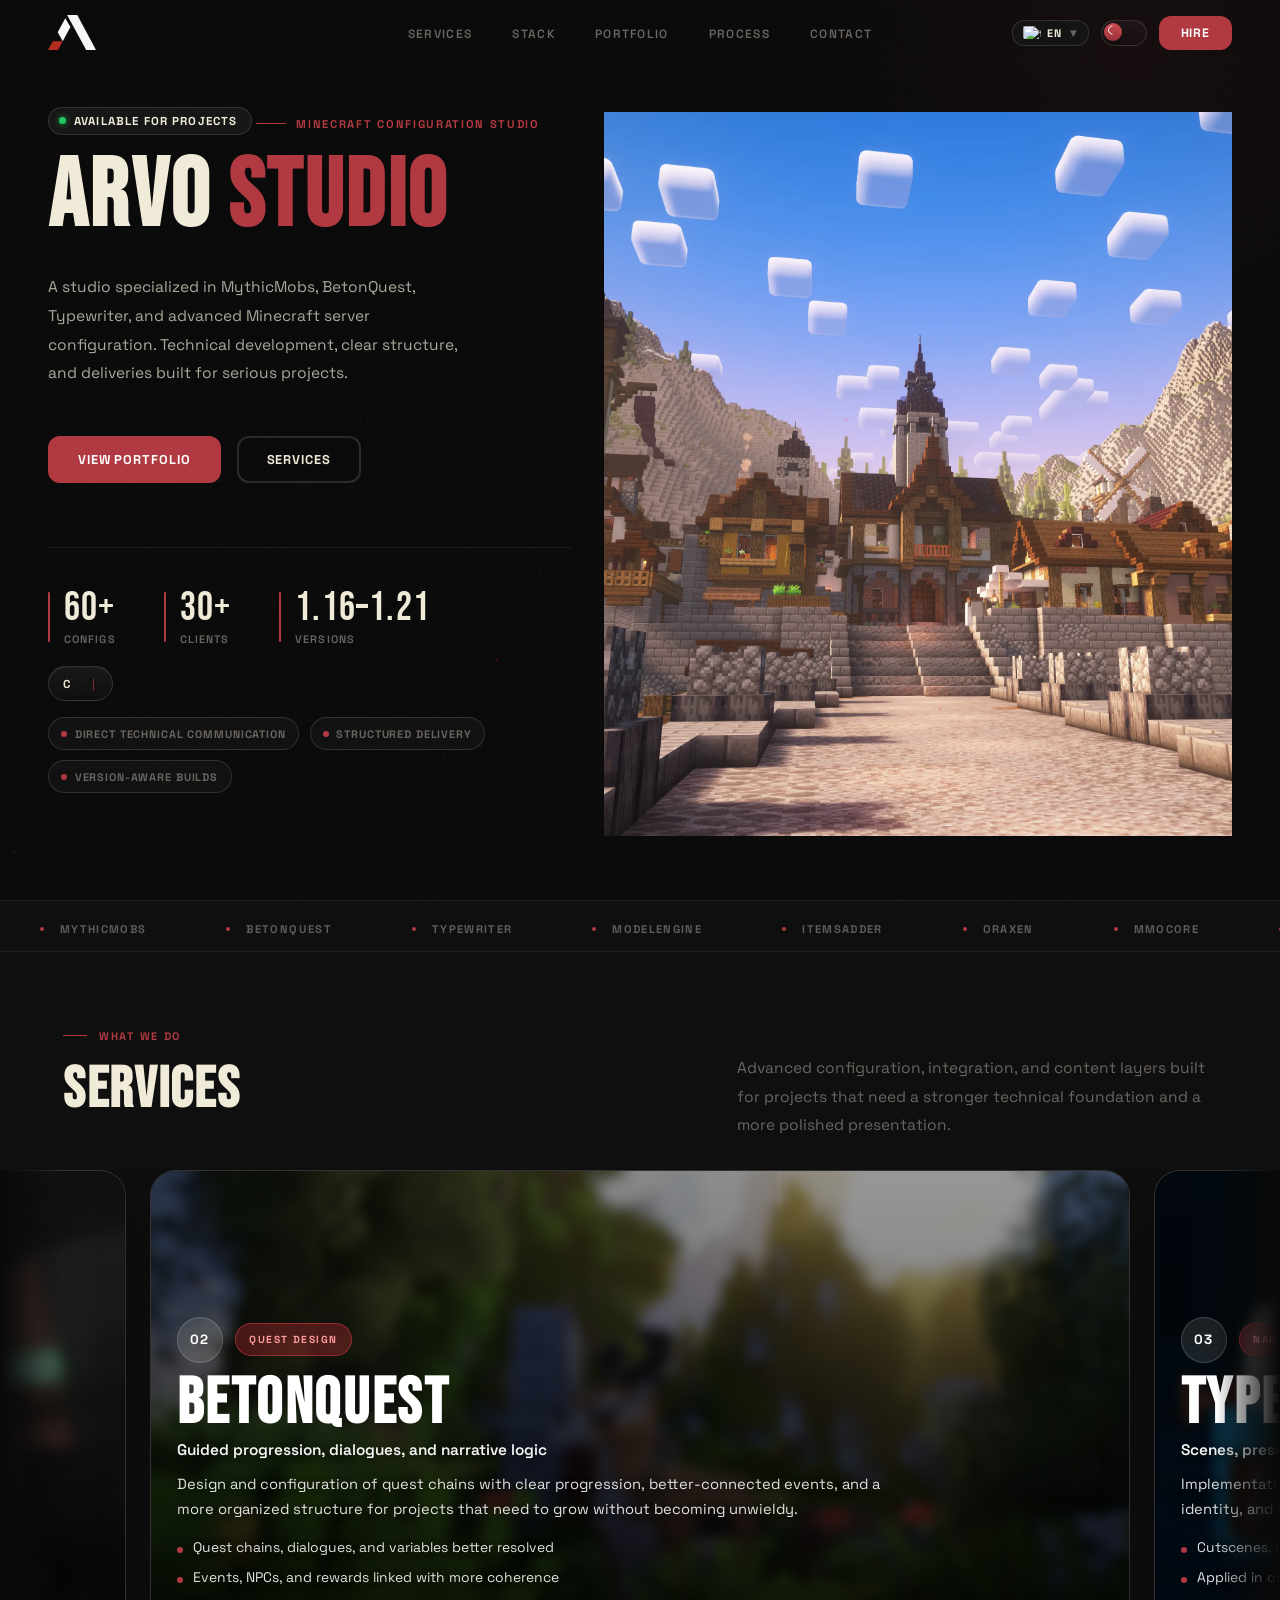
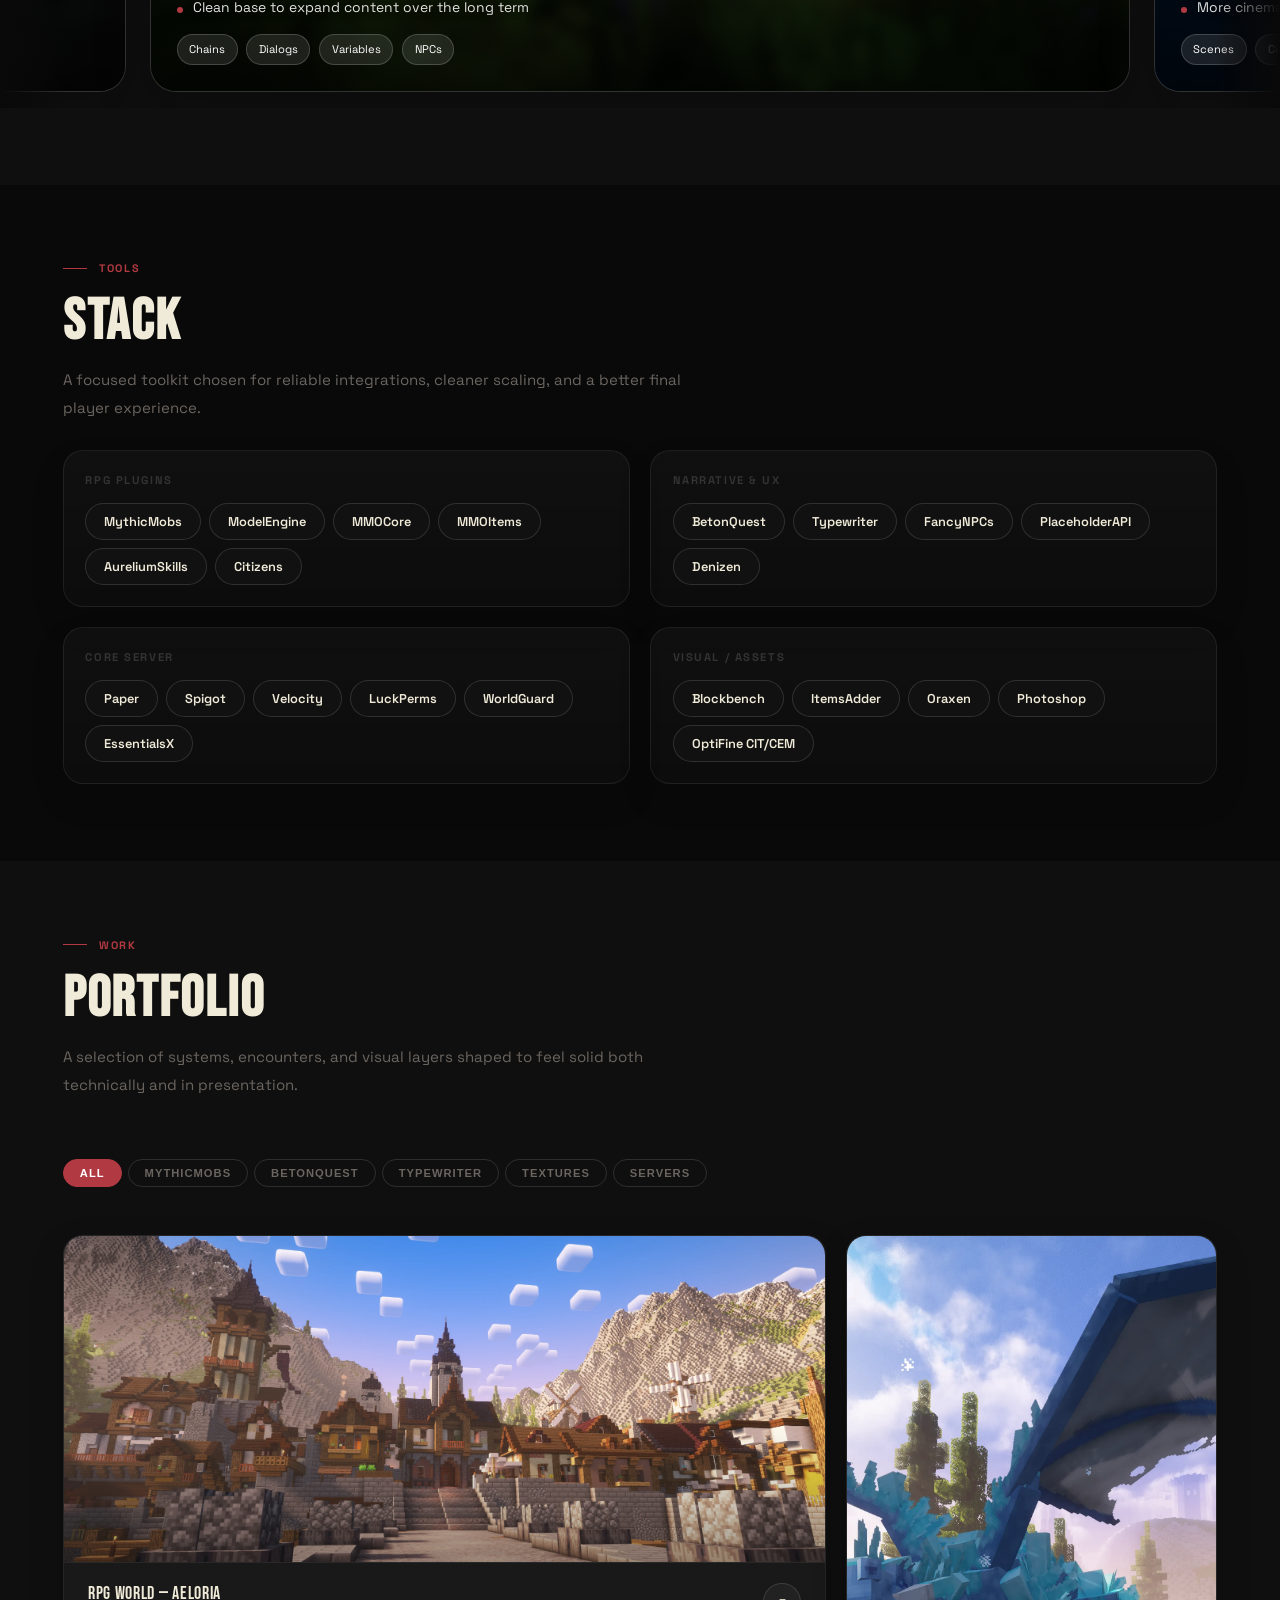
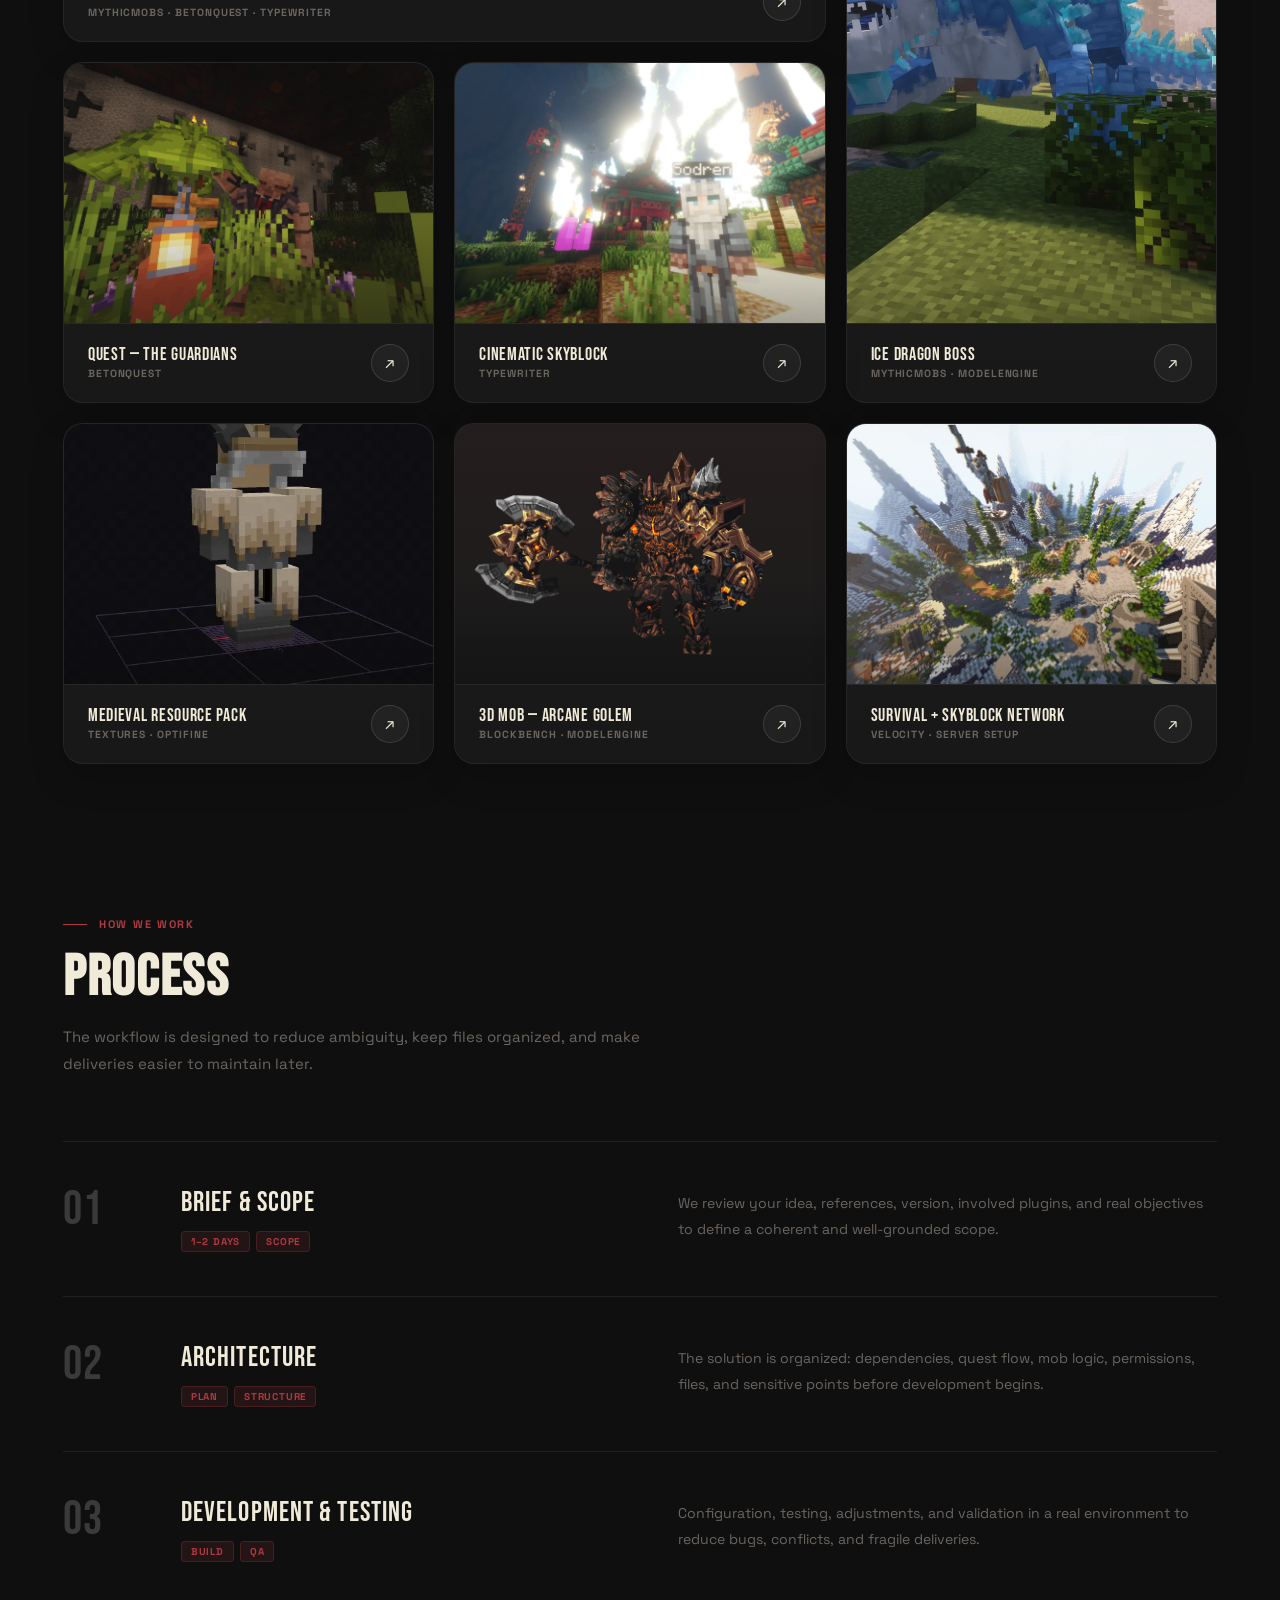
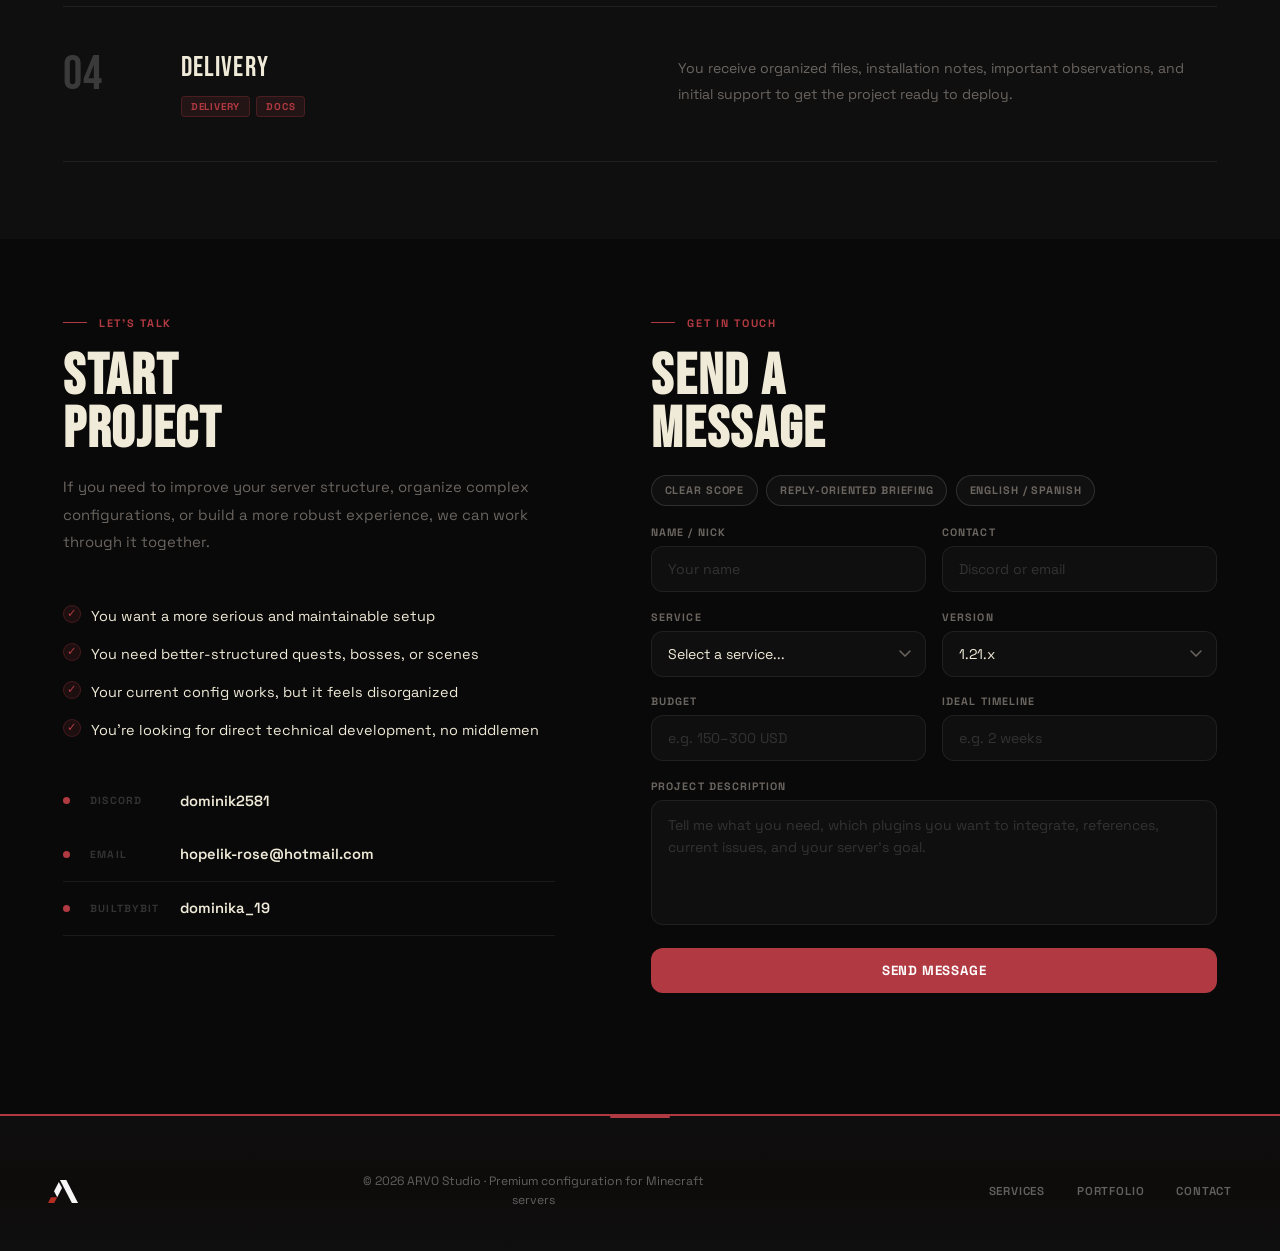
==== commit b8807814: "new 9.5.8" ====
--- a/index.html
+++ b/index.html
@@ -92,6 +92,11 @@
     </div>
     <div class="hero-type-strip fade-up" aria-live="polite">
       <span id="heroTypeText" data-words="MythicMobs,BetonQuest,Typewriter,Server Setup,Assets 3D"></span><span class="tw-cursor" id="heroTypeCursor">|</span>
+    </div>
+    <div class="hero-notes fade-up">
+      <span class="hero-note" data-i18n="hero.note1">Direct technical communication</span>
+      <span class="hero-note" data-i18n="hero.note2">Structured delivery</span>
+      <span class="hero-note" data-i18n="hero.note3">Version-aware builds</span>
     </div>
   </div>
   <div class="hero-right" id="scene3d-mount" data-i18n-aria="hero.aria" aria-label="3D studio preview">
@@ -297,6 +302,7 @@
   <div class="container">
     <div class="s-eye fade-up" data-i18n="stack.eyebrow">Tools</div>
     <h2 class="s-head fade-up">STACK</h2>
+    <p class="stack-intro fade-up" data-i18n="stack.intro">A focused toolkit chosen for reliable integrations, cleaner scaling, and a better final player experience.</p>
     <div class="stack-wrap fade-up">
 
       <div class="stack-col">
@@ -344,6 +350,7 @@
       <div>
         <div class="s-eye fade-up" data-i18n="port.eyebrow">Work</div>
         <h2 class="s-head fade-up">PORTFOLIO</h2>
+        <p class="port-intro fade-up" data-i18n="port.intro">A selection of systems, encounters, and visual layers shaped to feel solid both technically and in presentation.</p>
       </div>
       <div class="port-filters fade-up">
         <button class="pf active" data-filter="all" data-i18n="pf.all">All</button>
@@ -448,6 +455,7 @@
   <div class="container">
     <div class="s-eye fade-up" data-i18n="proc.eyebrow">How we work</div>
     <h2 class="s-head fade-up" data-i18n="proc.head">PROCESS</h2>
+    <p class="proc-intro fade-up" data-i18n="proc.intro">The workflow is designed to reduce ambiguity, keep files organized, and make deliveries easier to maintain later.</p>
 
     <div class="proc-table fade-up">
       <article class="proc-row">
@@ -526,6 +534,11 @@
       <div class="fade-up">
         <div class="s-eye" data-i18n="form.eyebrow">Get in touch</div>
         <h2 class="s-head" data-i18n="form.head">SEND A<br>MESSAGE</h2>
+        <div class="form-meta">
+          <span class="form-meta-pill" data-i18n="form.meta1">Clear scope</span>
+          <span class="form-meta-pill" data-i18n="form.meta2">Reply-oriented briefing</span>
+          <span class="form-meta-pill" data-i18n="form.meta3">English / Spanish</span>
+        </div>
         <form class="c-form" action="https://formspree.io/f/xlgojdya" method="POST" id="contactForm">
           <div class="f-row">
             <div>
--- a/styles.css
+++ b/styles.css
@@ -149,6 +149,7 @@
      on every single frame, which is extremely expensive during scroll.
      A near-opaque background achieves the same visual effect. */
 }
+[data-theme="light"] nav.scrolled{box-shadow:0 1px 24px rgba(0,0,0,.08)}
 .nav-logo{font-family:var(--bebas);font-size:1.5rem;letter-spacing:.18em;color:var(--cream);}
 .nav-logo span{color:var(--red)}
 .nav-links{
@@ -510,6 +511,18 @@
 .cc:hover .cc-val{color:var(--red)}
 .cc.is-copied .cc-val{color:#22c55e}
 [data-theme="light"] .cc.is-copied .cc-val{color:#16a34a}
+.form-meta{
+  display:flex;flex-wrap:wrap;gap:.55rem;
+  margin:-.4rem 0 1.2rem;
+}
+.form-meta-pill{
+  display:inline-flex;align-items:center;justify-content:center;
+  padding:.48rem .78rem;border-radius:999px;
+  border:1px solid var(--line2);
+  background:rgba(255,255,255,.03);
+  color:var(--muted);
+  font-size:.68rem;font-weight:700;letter-spacing:.08em;text-transform:uppercase;
+}
 .c-form{display:flex;flex-direction:column;gap:1.1rem}
 .f-lbl{font-size:.67rem;font-weight:700;letter-spacing:.1em;text-transform:uppercase;color:var(--muted);display:block;margin-bottom:7px;}
 .f-in,.f-sel,.f-ta{
@@ -665,6 +678,14 @@
   .theme-sw{flex-shrink:0}
 }
 
+@media (max-width:1100px) and (max-height:760px){
+  nav{height:60px;padding:0 1rem}
+  .nav-logo img{height:42px !important;width:42px !important}
+  .nav-links{padding:72px 24px 24px}
+  .lang-btn{min-width:38px;padding:4px 7px}
+  .theme-sw{transform:scale(.94);transform-origin:center}
+}
+
 /* ══════════════════════════════════════
    RESPONSIVE — 768px
 ══════════════════════════════════════ */
@@ -679,6 +700,7 @@
   .hero-left{margin-top:0}
   .hero-right{height:42vh;min-height:260px}
   .hero-stats{gap:1.25rem;flex-wrap:wrap}
+  .hero-notes{gap:.5rem}
   h1.hero-title{font-size:clamp(2.8rem,10vw,4.5rem)}
   section{padding:4rem 1.25rem}
   .container{padding:0}
@@ -783,6 +805,22 @@
   letter-spacing:.12em;text-transform:uppercase;
   width:auto;
 }
+.hero-notes{
+  display:flex;flex-wrap:wrap;gap:.65rem;
+  margin-top:1rem;max-width:520px;
+}
+.hero-note{
+  display:inline-flex;align-items:center;gap:.45rem;
+  padding:.52rem .78rem;border-radius:999px;
+  border:1px solid var(--line2);
+  background:rgba(255,255,255,.03);
+  color:var(--muted);
+  font-size:.68rem;font-weight:700;letter-spacing:.08em;text-transform:uppercase;
+}
+.hero-note::before{
+  content:'';width:6px;height:6px;border-radius:50%;
+  background:var(--red);flex-shrink:0;
+}
 .hts-prefix{color:var(--muted);white-space:nowrap;}
 .hts-divider{
   width:1px;height:11px;background:var(--line2);
@@ -854,6 +892,15 @@
 }
 
 /* === clases añadidas usadas en el HTML v2 === */
+.stack-intro,
+.port-intro,
+.proc-intro{
+  max-width:62ch;
+  font-size:.94rem;
+  line-height:1.82;
+  color:var(--muted);
+  margin:-.4rem 0 1.8rem;
+}
 .stack-wrap{display:grid;grid-template-columns:repeat(2,minmax(0,1fr));gap:1.25rem}
 .stack-col{
   padding:1.35rem;border:1px solid var(--line);border-radius:var(--r-lg);
@@ -1062,6 +1109,11 @@
   background:rgba(166,47,55,.08);
   border-color:rgba(166,47,55,.28);
   color:var(--red);
+}
+[data-theme="light"] .hero-note,
+[data-theme="light"] .form-meta-pill{
+  background:rgba(255,255,255,.78);
+  color:#555;
 }
 
 [data-theme="light"] .pf{
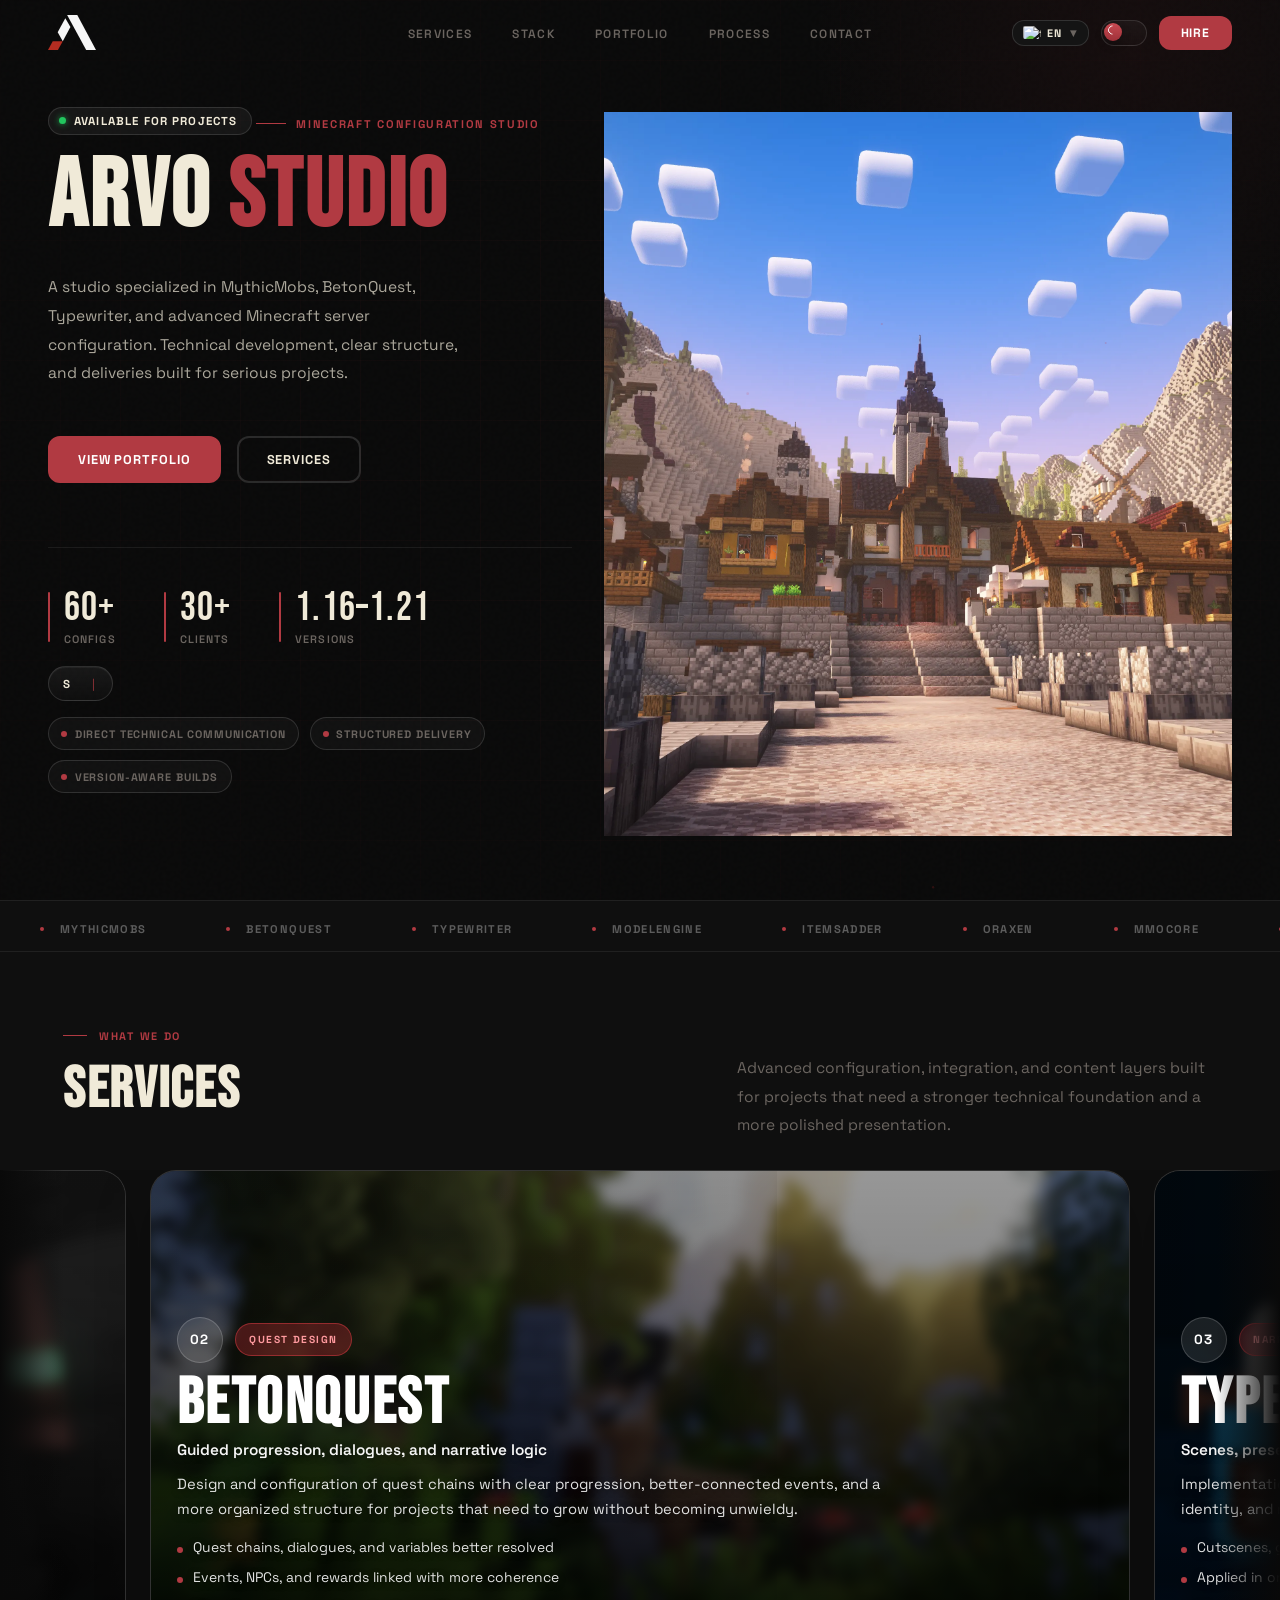
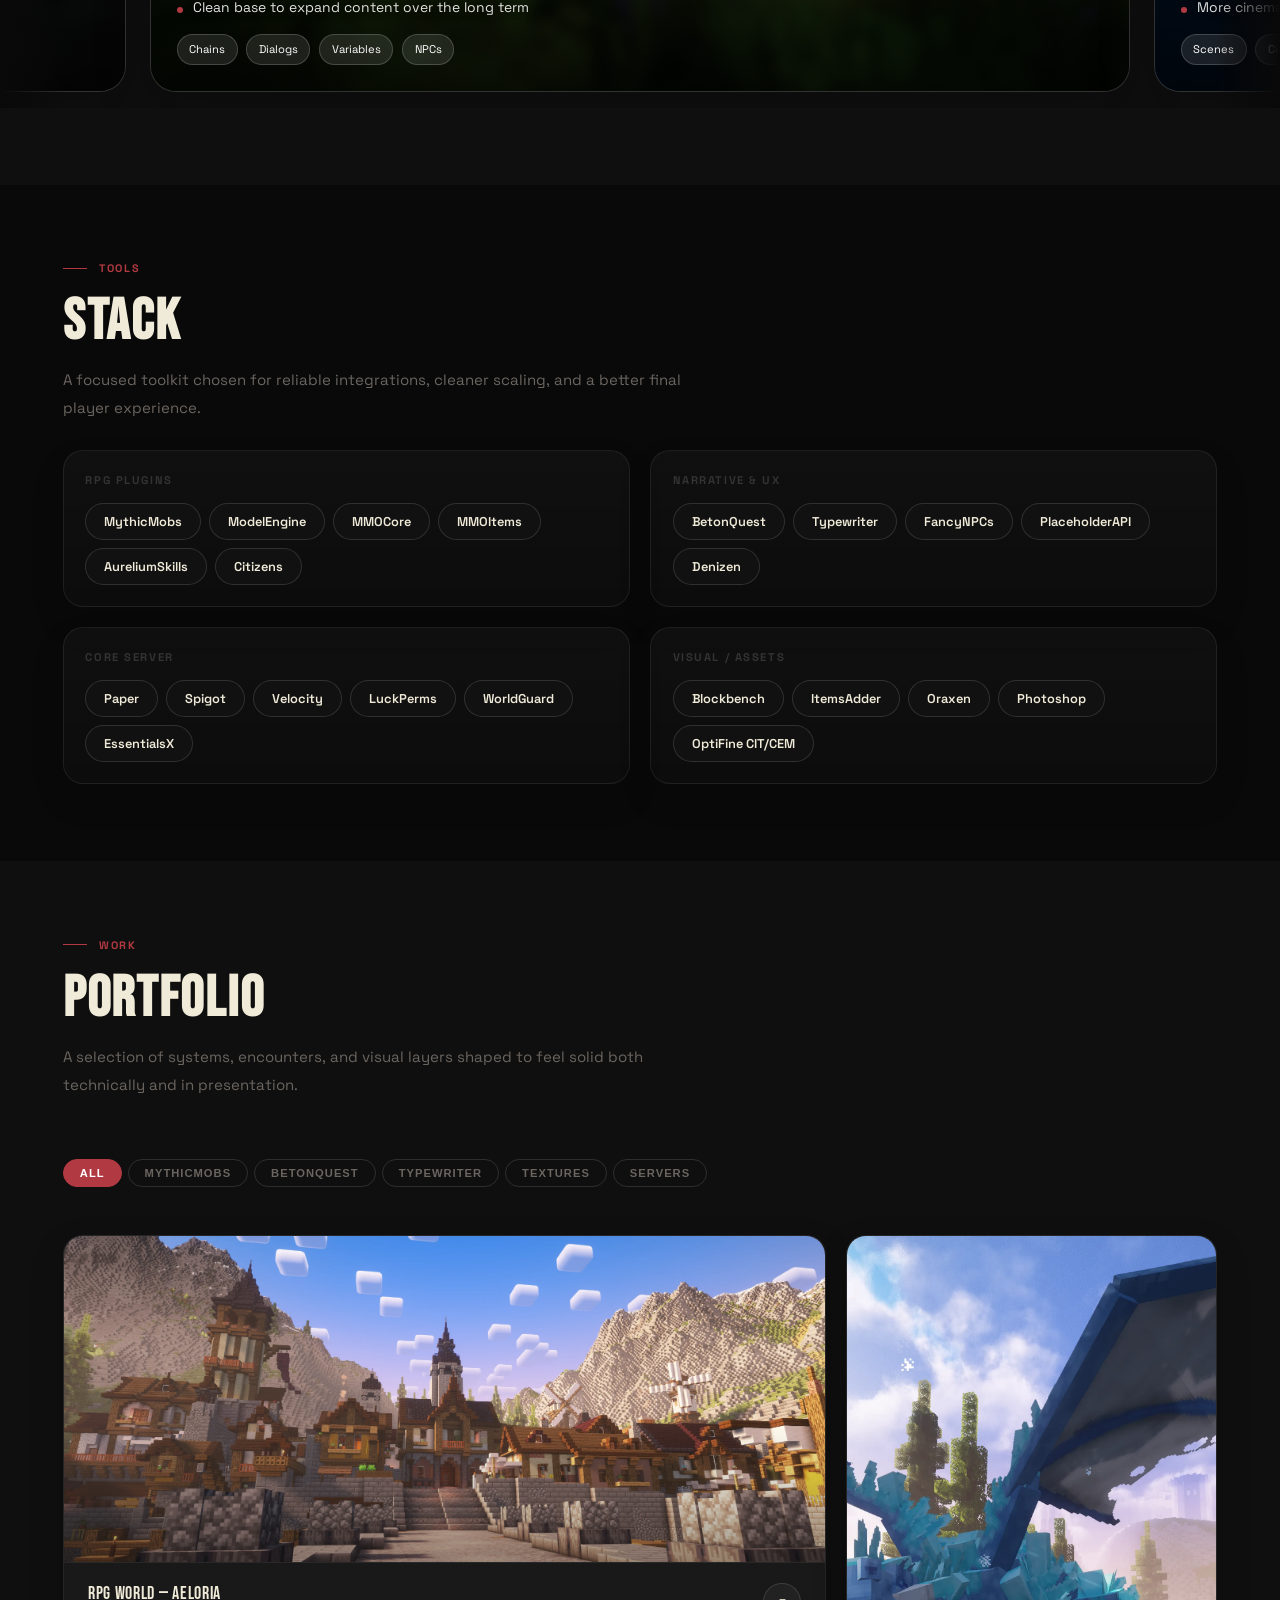
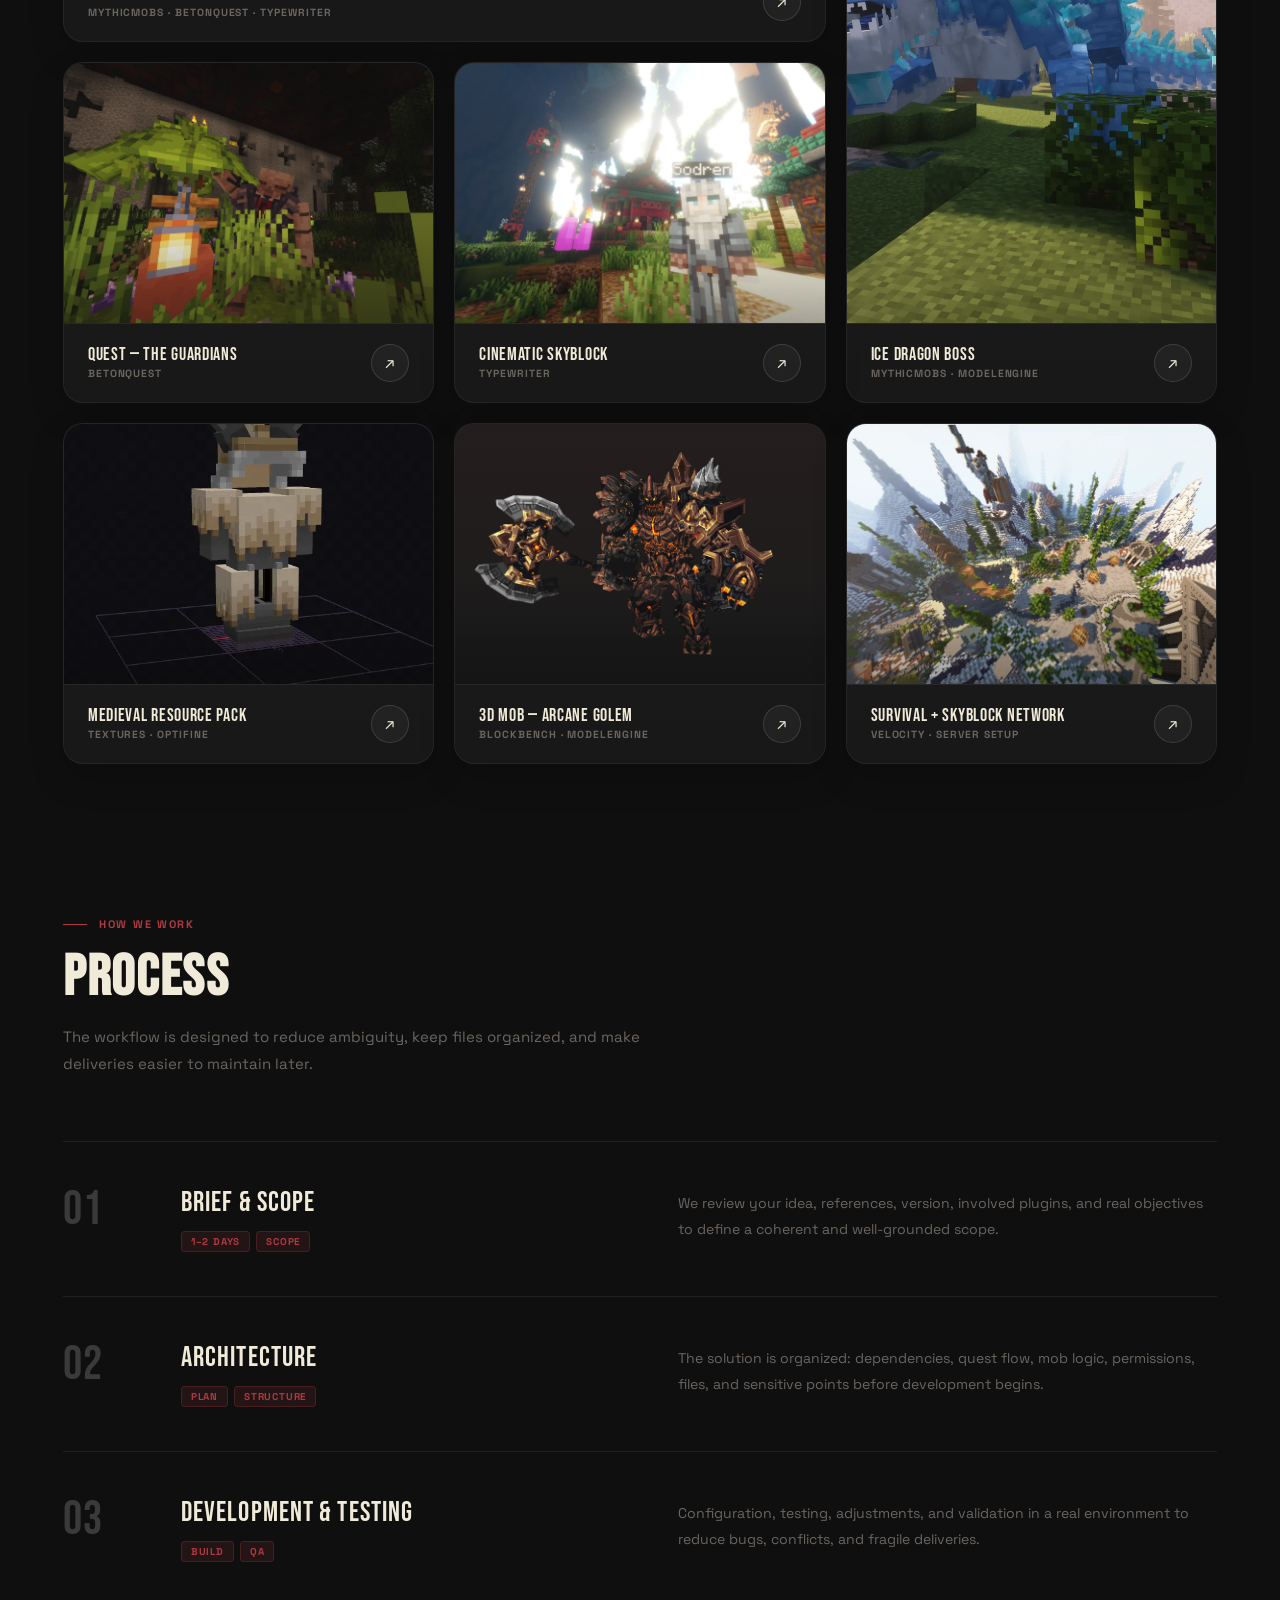
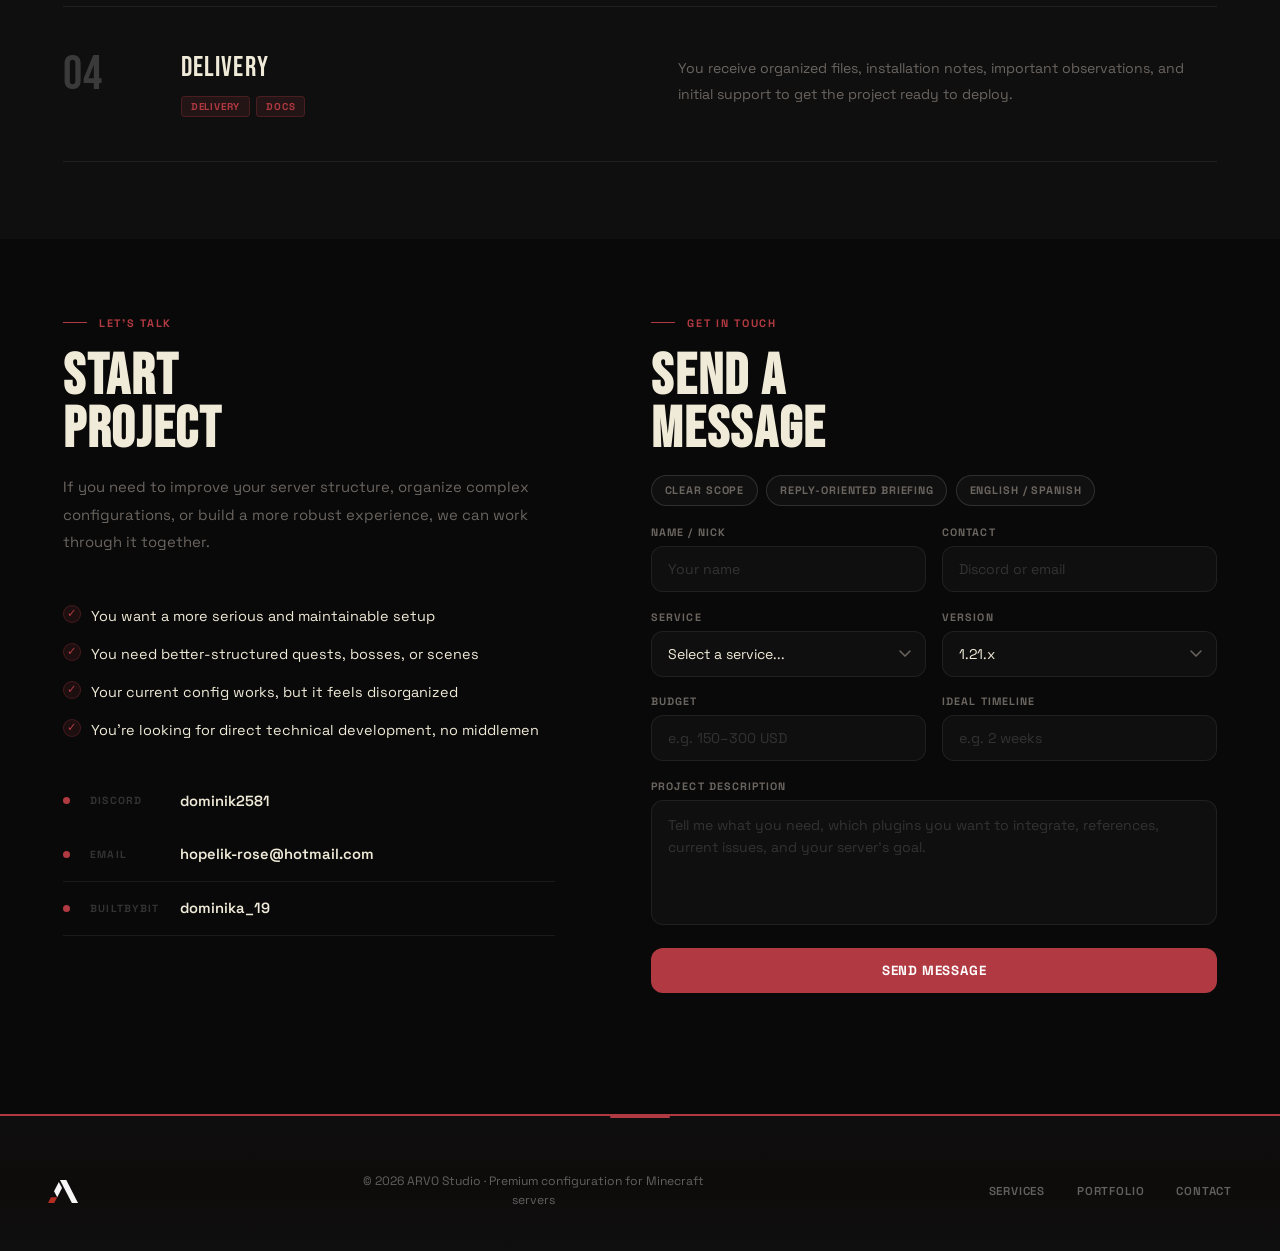
==== commit 0bcff91b: "new 9.5.9" ====
--- a/index.html
+++ b/index.html
@@ -613,6 +613,8 @@
   </div>
 </footer>
 
+<script src="https://cdn.jsdelivr.net/npm/gsap@3.13.0/dist/gsap.min.js" defer></script>
+<script src="https://cdn.jsdelivr.net/npm/gsap@3.13.0/dist/ScrollTrigger.min.js" defer></script>
 <script src="./arvo.js" defer></script>
 <script src="./scene3d.js" defer></script>
 <script src="./particles.js" defer></script>
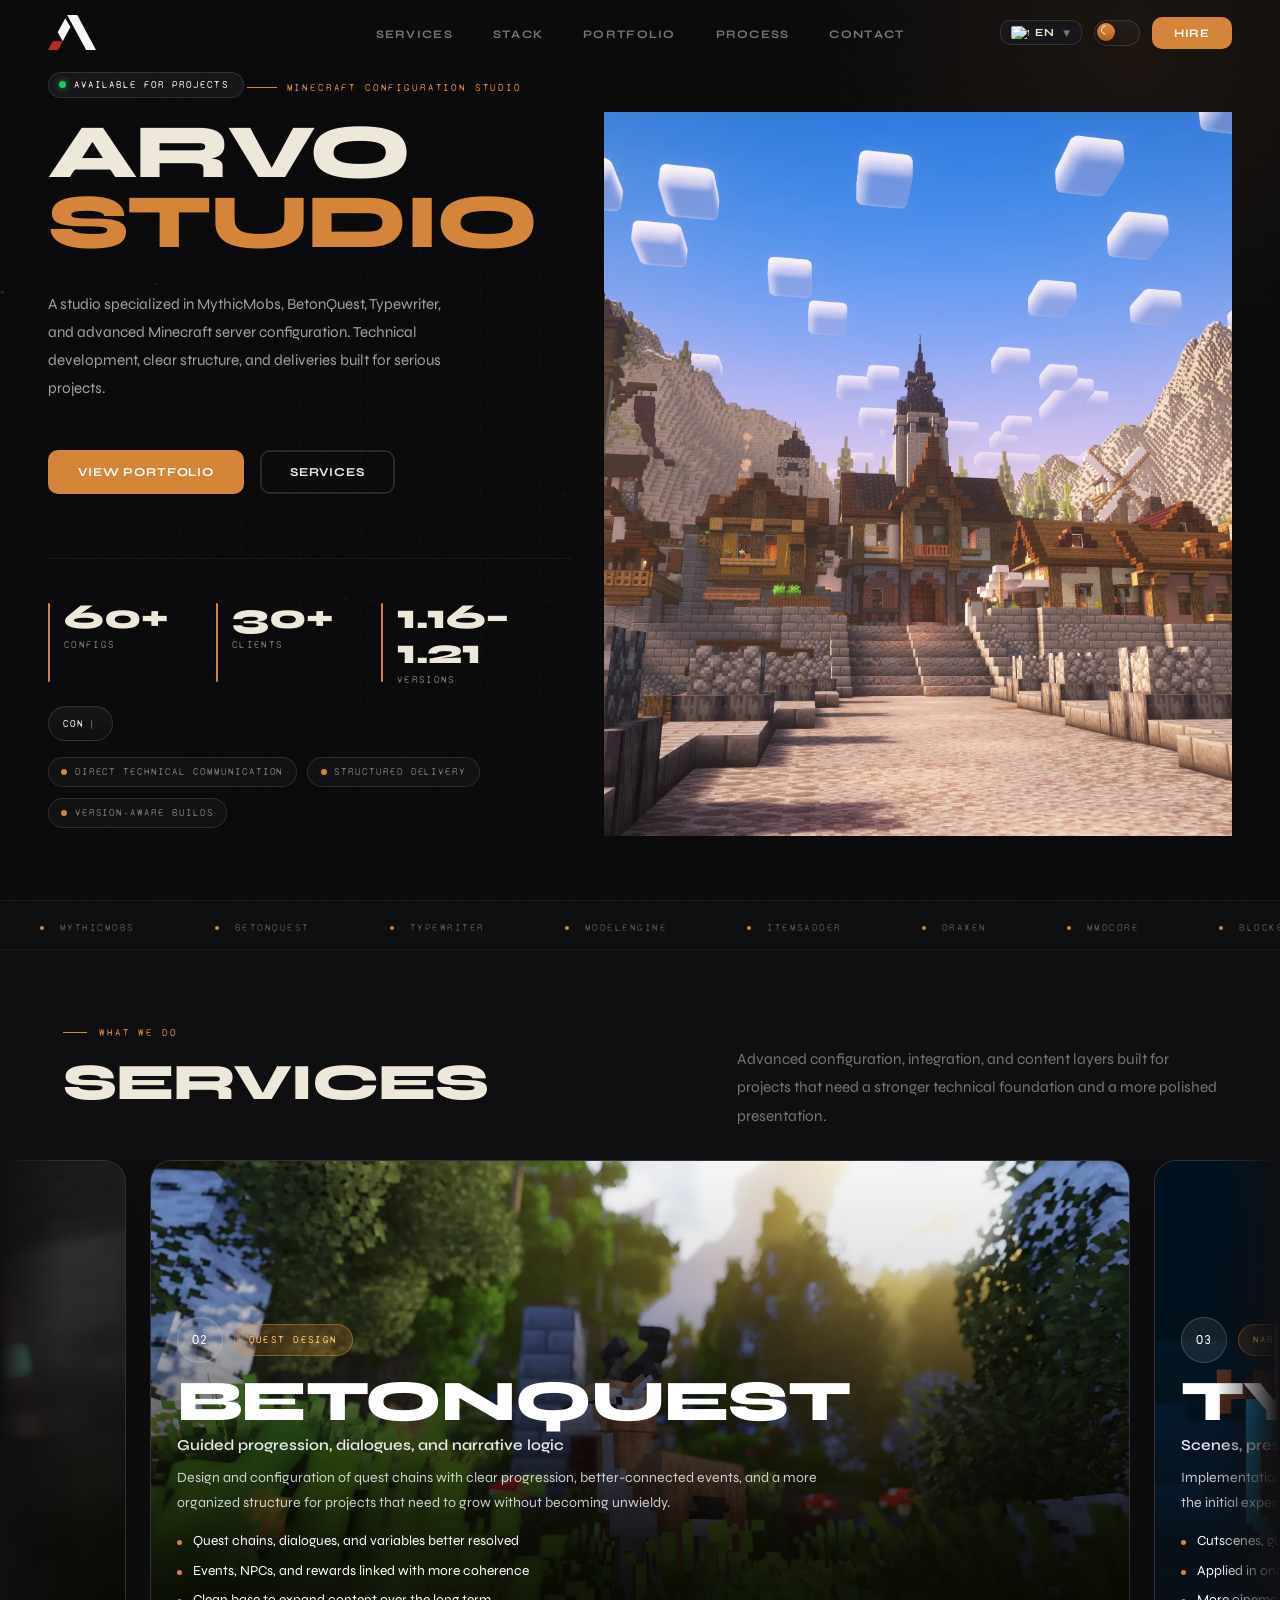
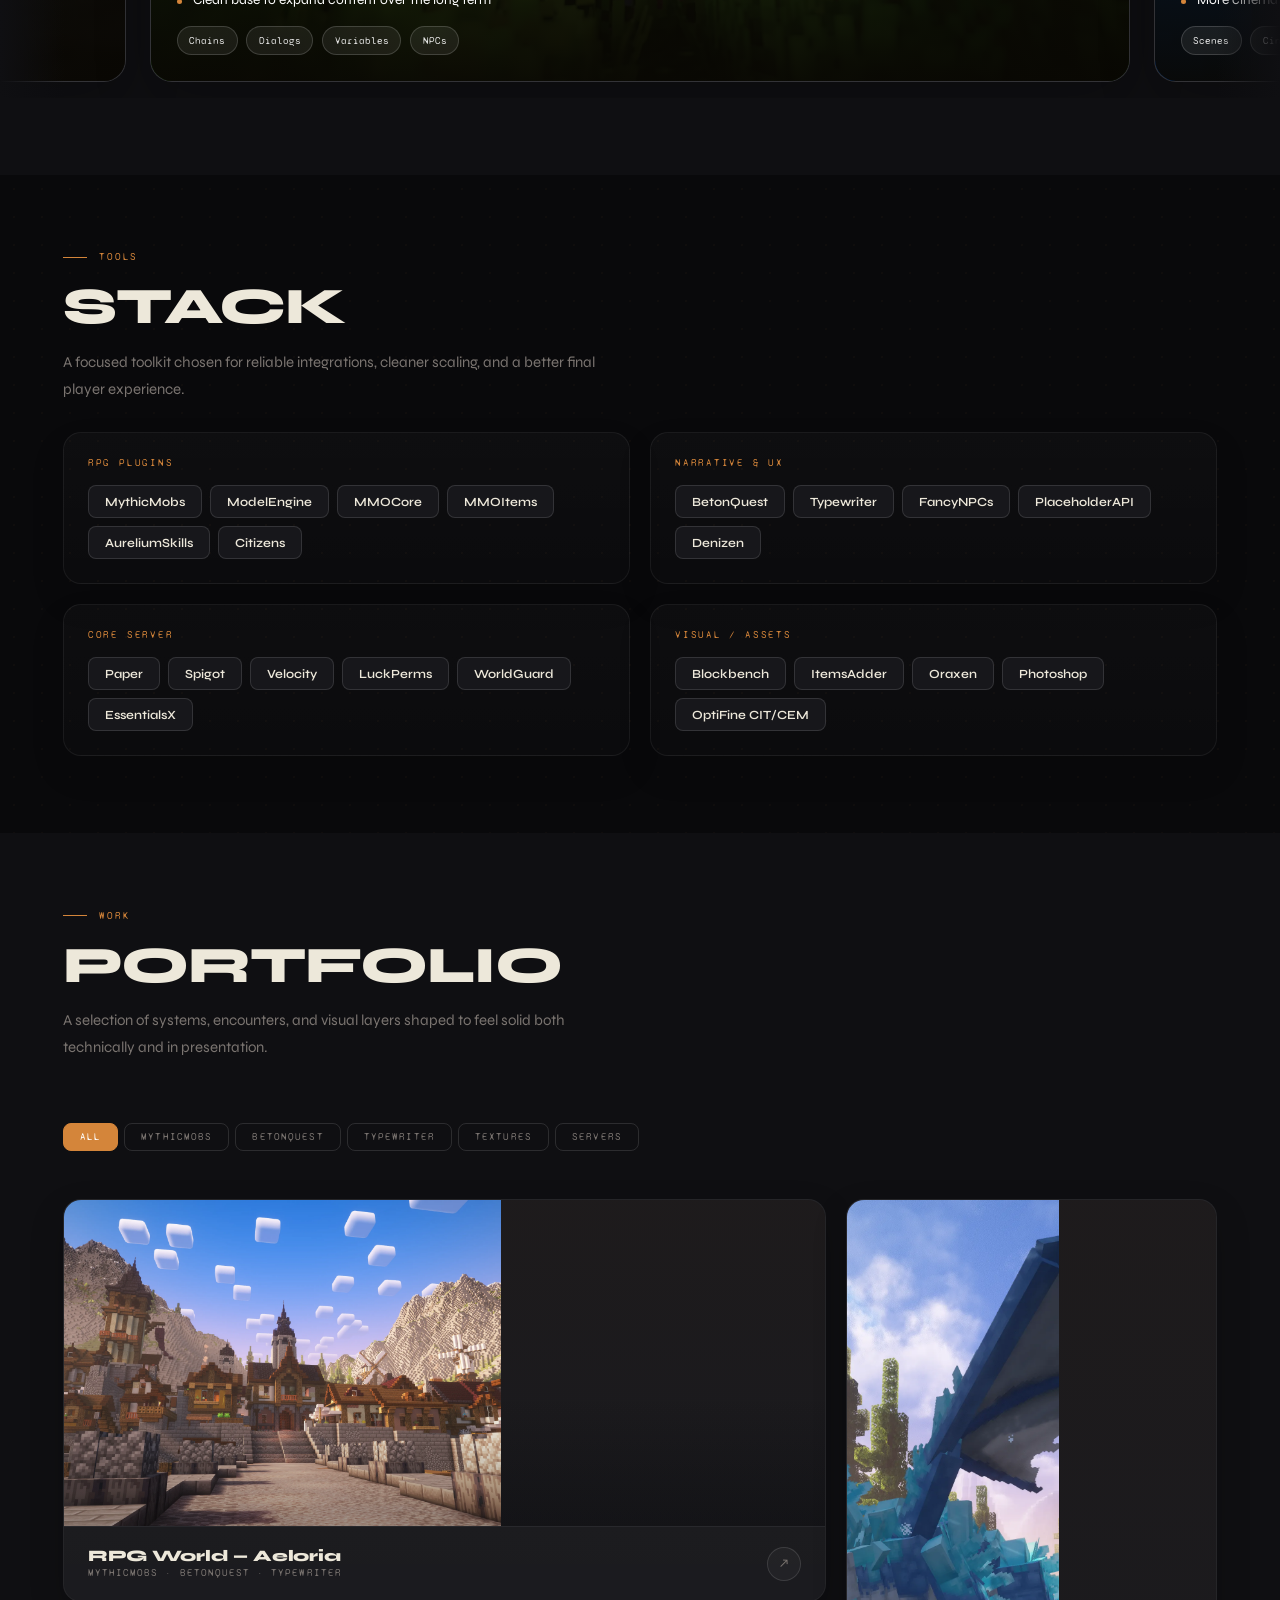
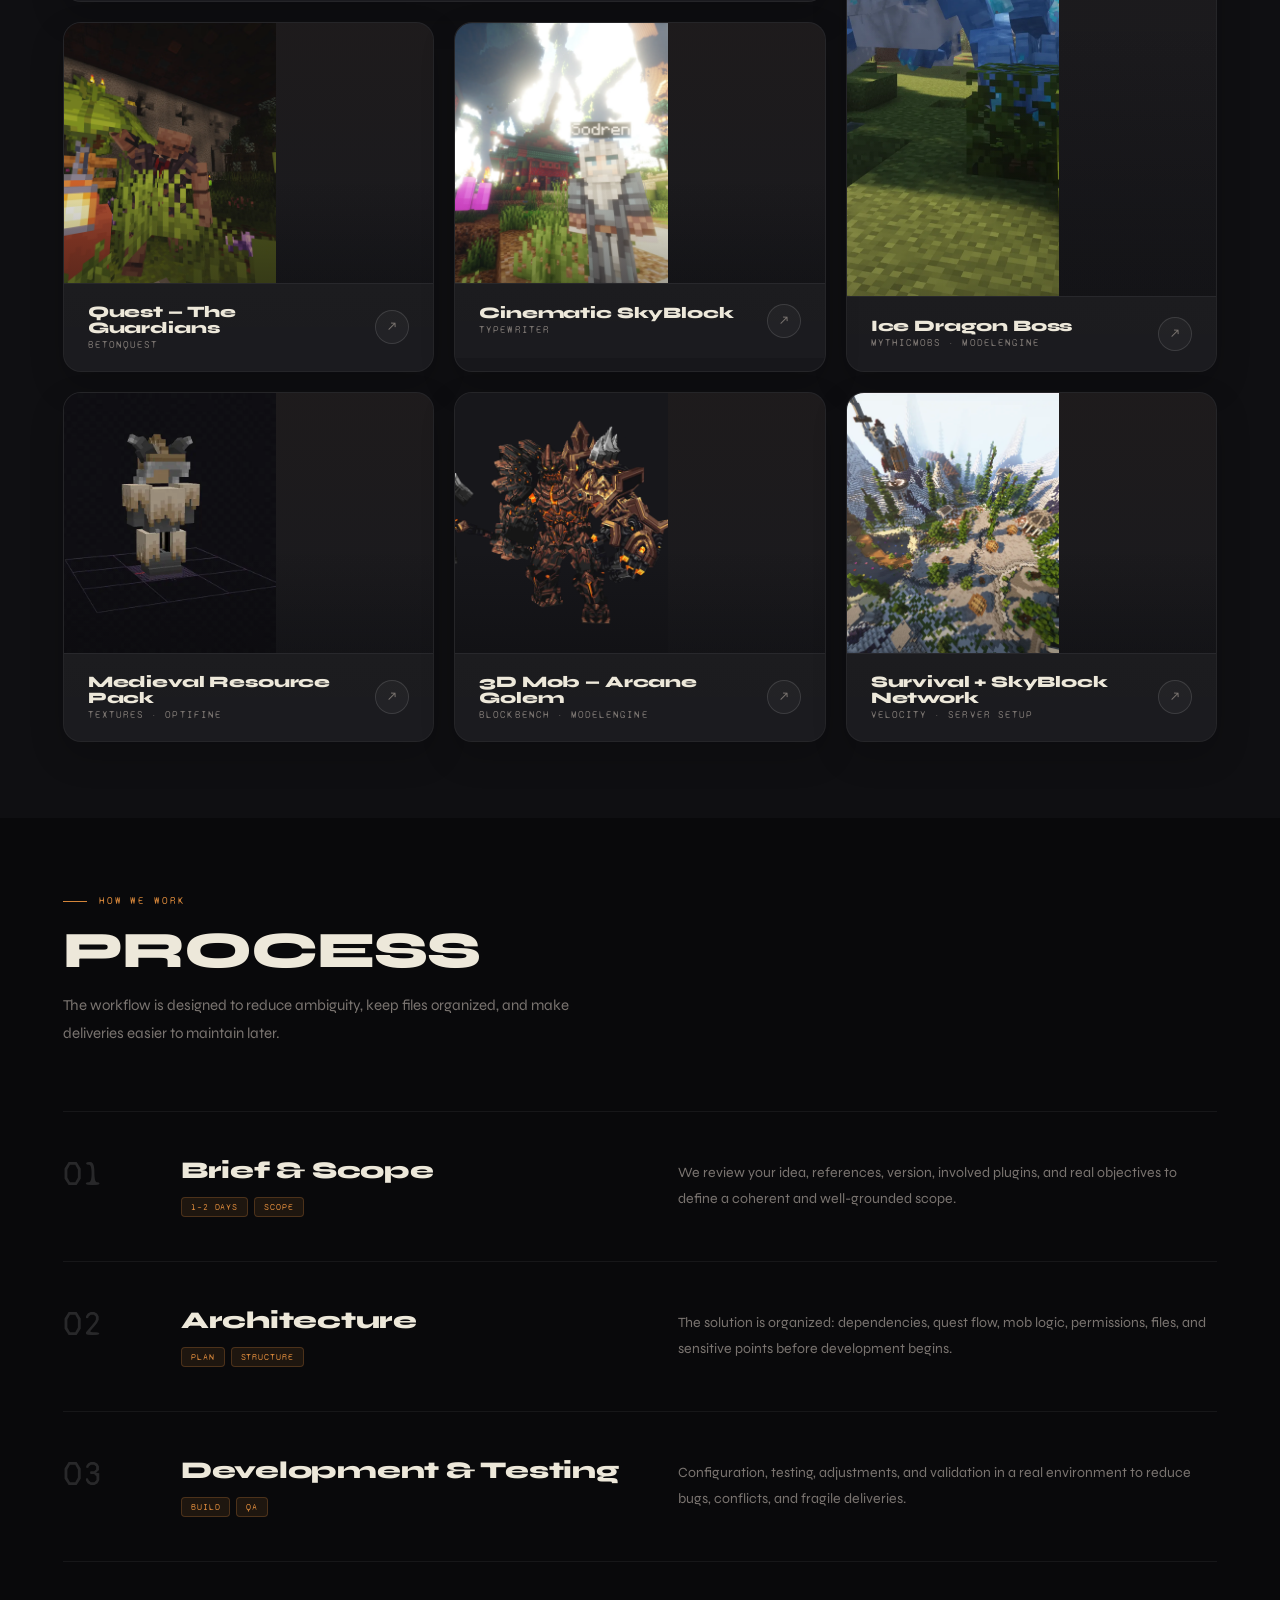
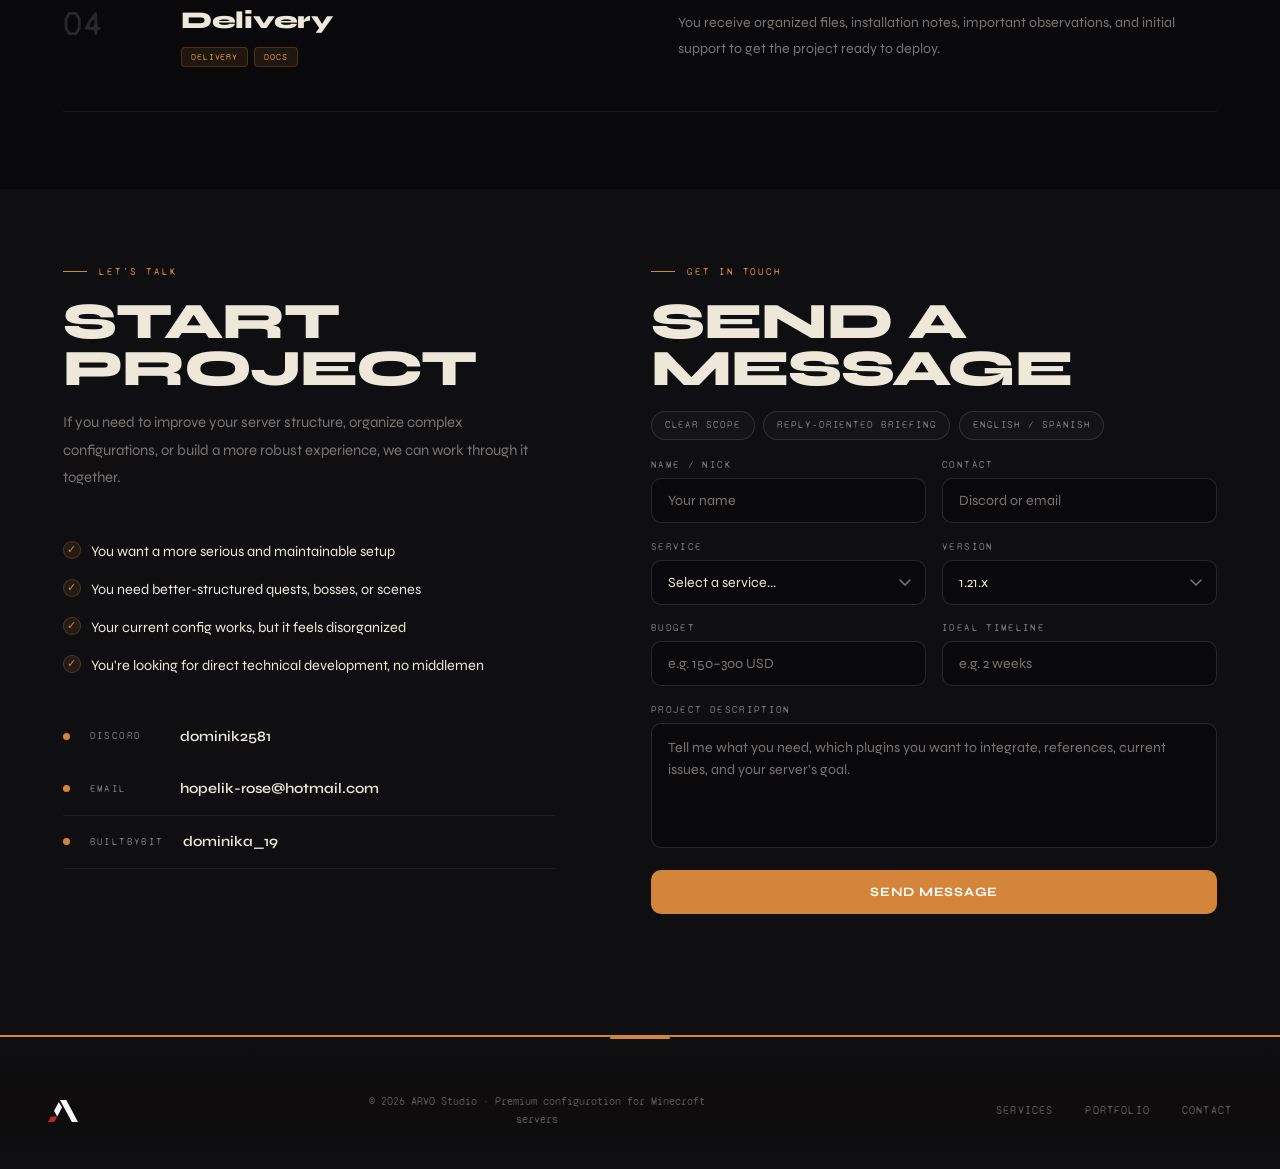
==== commit dd8e8965: "redesign: Obsidian Forge — amber palette, Syne typography Replace red accent (#b13a42) with warm amb" ====
--- a/index.html
+++ b/index.html
@@ -21,12 +21,12 @@
 <meta name="twitter:description" content="Advanced configuration for Minecraft servers. MythicMobs, BetonQuest, Typewriter, and custom assets.">
 <meta name="twitter:image" content="https://dominiksans.github.io/assets/portfolio/aeloria-a.webp">
 
-<meta name="theme-color" content="#090909">
+<meta name="theme-color" content="#09090b">
 <link rel="icon" type="image/svg+xml" href="logo_negative.svg">
 <link rel="preconnect" href="https://fonts.googleapis.com">
 <link rel="preconnect" href="https://fonts.gstatic.com" crossorigin>
-<link rel="preload" as="style" href="https://fonts.googleapis.com/css2?family=Bebas+Neue&family=Space+Grotesk:wght@400;600;700&display=swap">
-<link href="https://fonts.googleapis.com/css2?family=Bebas+Neue&family=Space+Grotesk:wght@400;600;700&display=swap" rel="stylesheet">
+<link rel="preload" as="style" href="https://fonts.googleapis.com/css2?family=Syne:wght@400;600;700;800&family=Syne+Mono&display=swap">
+<link href="https://fonts.googleapis.com/css2?family=Syne:wght@400;600;700;800&family=Syne+Mono&display=swap" rel="stylesheet">
 <link rel="preconnect" href="https://cdn-icons-png.flaticon.com">
 <link rel="stylesheet" href="./styles.css">
 </head>
--- a/styles.css
+++ b/styles.css
@@ -1,959 +1,419 @@
 /* ══════════════════════════════════════════════════════
-   ARVO Studio — Main Stylesheet
+   ARVO Studio — Main Stylesheet  (Obsidian Forge)
 ══════════════════════════════════════════════════════ */
 
-::selection{background:rgba(177,58,66,.3);color:var(--cream)}
+::selection { background:rgba(212,133,58,.25); color:var(--cream) }
+
+/* ── DESIGN TOKENS ── */
 :root {
-  --bg:       #090909;
-  --bg1:      #0f0f0f;
-  --bg2:      #141414;
-  --card:     #111111;
-  --cream:    #f0ead8;
-  --red:      #b13a42;
-  --red-dim:  rgba(177,58,66,0.12);
-  --red-line: rgba(177,58,66,0.28);
-  --line:     rgba(255,255,255,0.07);
-  --line2:    rgba(255,255,255,0.13);
-  --text:     #f0ead8;
-  --muted:    #6b6560;
-  --dim:      #333;
-  --bebas:    'Bebas Neue', Impact, sans-serif;
-  --sans:     'Space Grotesk', system-ui, sans-serif;
-  --r:        12px;
-  --r-lg:     20px;
-}
-
-[data-theme="light"]{
-  --bg:       #f4f4f4;
-  --bg1:      #ebebeb;
-  --bg2:      #e0e0e0;
-  --card:     #ffffff;
-  --cream:    #0a0a0a;
-  --red:      #a62f37;
-  --red-dim:  rgba(166,47,55,0.08);
-  --red-line: rgba(166,47,55,0.22);
-  --line:     rgba(0,0,0,0.09);
-  --line2:    rgba(0,0,0,0.16);
-  --text:     #0a0a0a;
-  --muted:    #6a6a6a;
-  --dim:      #aaaaaa;
-}
-[data-theme="light"] nav.scrolled{background:rgba(244,244,244,.96)}
-[data-theme="light"] .hero-glow{background:radial-gradient(circle,rgba(166,47,55,.04) 0%,transparent 65%)}
-[data-theme="light"] h1.hero-title .outline{-webkit-text-stroke:1.5px var(--cream)}
-[data-theme="light"] .nav-links{background:rgba(244,244,244,.98)}
+  --bg:         #09090b;
+  --bg1:        #0f0f12;
+  --bg2:        #17171b;
+  --card:       #1e1e23;
+  --cream:      #ede8da;
+  --amber:      #d4853a;
+  --amber2:     #e59640;
+  --amber-dim:  rgba(212,133,58,.10);
+  --amber-line: rgba(212,133,58,.26);
+  --line:       rgba(255,255,255,.06);
+  --line2:      rgba(255,255,255,.12);
+  --text:       #ede8da;
+  --muted:      #7a7470;
+  --dim:        #3a3830;
+  --syne:       'Syne', system-ui, sans-serif;
+  --mono:       'Syne Mono', monospace;
+  --r:          10px;
+  --r-lg:       18px;
+}
+
+[data-theme="light"] {
+  --bg:         #f0ece4;
+  --bg1:        #e6e1d8;
+  --bg2:        #dbd5cb;
+  --card:       #ffffff;
+  --cream:      #0e0c09;
+  --amber:      #b86e22;
+  --amber2:     #cc7c2e;
+  --amber-dim:  rgba(184,110,34,.08);
+  --amber-line: rgba(184,110,34,.22);
+  --line:       rgba(0,0,0,.07);
+  --line2:      rgba(0,0,0,.14);
+  --text:       #0e0c09;
+  --muted:      #6e6a62;
+  --dim:        #b0a898;
+}
+[data-theme="light"] nav.scrolled        { background:rgba(240,236,228,.97) }
+[data-theme="light"] .hero-glow          { background:radial-gradient(circle,rgba(184,110,34,.04) 0%,transparent 65%) }
+[data-theme="light"] h1.hero-title .outline { -webkit-text-stroke:1.5px var(--cream) }
+[data-theme="light"] .nav-links          { background:rgba(240,236,228,.98) }
 
 /* ── LANG DROPDOWN ── */
-.lang-sw{position:relative;flex-shrink:0;}
-.lang-btn{
-  display:flex;align-items:center;gap:6px;
-  background:var(--bg2);border:1px solid var(--line2);
-  border-radius:var(--r);padding:5px 10px;
-  cursor:pointer;font-family:var(--sans);
-  font-size:.68rem;font-weight:700;letter-spacing:.08em;
-  color:var(--cream);transition:border-color .2s,background .2s;
+.lang-sw { position:relative; flex-shrink:0 }
+.lang-btn {
+  display:flex; align-items:center; gap:6px;
+  background:var(--bg2); border:1px solid var(--line2);
+  border-radius:var(--r); padding:5px 10px;
+  cursor:pointer; font-family:var(--syne);
+  font-size:.68rem; font-weight:700; letter-spacing:.08em;
+  color:var(--cream); transition:border-color .2s,background .2s;
   white-space:nowrap;
 }
-.lang-btn:hover{border-color:var(--red);background:var(--red-dim);}
-.lang-btn img{width:18px;height:13px;object-fit:cover;border-radius:2px;flex-shrink:0;}
-.lang-btn .lt-arrow{font-size:.55rem;color:var(--muted);transition:transform .25s ease;margin-left:2px;}
-.lang-sw.open .lang-btn{border-color:var(--red);}
-.lang-sw.open .lt-arrow{transform:rotate(180deg);}
-.lang-drop{
-  position:absolute;top:calc(100% + 6px);right:0;
-  background:var(--card);border:1px solid var(--line2);
-  border-radius:var(--r);overflow:hidden;min-width:110px;
-  box-shadow:0 12px 32px rgba(0,0,0,.35);
-  opacity:0;transform:translateY(-6px);pointer-events:none;
-  transition:opacity .2s ease,transform .2s ease;z-index:9999;
-}
-.lang-sw.open .lang-drop{opacity:1;transform:translateY(0);pointer-events:auto;}
-.lt-option{
-  display:flex;align-items:center;gap:9px;padding:9px 14px;cursor:pointer;
-  font-family:var(--sans);font-size:.72rem;font-weight:700;
-  letter-spacing:.07em;color:var(--muted);
+.lang-btn:hover { border-color:var(--amber); background:var(--amber-dim) }
+.lang-btn img { width:18px; height:13px; object-fit:cover; border-radius:2px; flex-shrink:0 }
+.lang-btn .lt-arrow { font-size:.55rem; color:var(--muted); transition:transform .25s ease; margin-left:2px }
+.lang-sw.open .lang-btn { border-color:var(--amber) }
+.lang-sw.open .lt-arrow { transform:rotate(180deg) }
+.lang-drop {
+  position:absolute; top:calc(100% + 6px); right:0;
+  background:var(--card); border:1px solid var(--line2);
+  border-radius:var(--r); overflow:hidden; min-width:110px;
+  box-shadow:0 12px 32px rgba(0,0,0,.38);
+  opacity:0; transform:translateY(-6px); pointer-events:none;
+  transition:opacity .2s ease,transform .2s ease; z-index:9999;
+}
+.lang-sw.open .lang-drop { opacity:1; transform:translateY(0); pointer-events:auto }
+.lt-option {
+  display:flex; align-items:center; gap:9px; padding:9px 14px; cursor:pointer;
+  font-family:var(--syne); font-size:.72rem; font-weight:700;
+  letter-spacing:.07em; color:var(--muted);
   transition:background .15s,color .15s;
-  border:none;background:transparent;width:100%;text-align:left;
-}
-.lt-option:hover{background:var(--red-dim);color:var(--cream);}
-.lt-option.lt-active{color:var(--cream);background:rgba(177,58,66,.08);}
-.lt-option img{width:20px;height:14px;object-fit:cover;border-radius:2px;flex-shrink:0;}
-.lt-check{margin-left:auto;color:var(--red);font-size:.65rem;opacity:0;}
-.lt-option.lt-active .lt-check{opacity:1;}
+  border:none; background:transparent; width:100%; text-align:left;
+}
+.lt-option:hover { background:var(--amber-dim); color:var(--cream) }
+.lt-option.lt-active { color:var(--cream); background:rgba(212,133,58,.08) }
+.lt-option img { width:20px; height:14px; object-fit:cover; border-radius:2px; flex-shrink:0 }
+.lt-check { margin-left:auto; color:var(--amber); font-size:.65rem; opacity:0 }
+.lt-option.lt-active .lt-check { opacity:1 }
 
 /* ── THEME SWITCH ── */
-.theme-sw{position:relative;width:46px;height:26px;flex-shrink:0}
-.theme-sw input{opacity:0;width:0;height:0;position:absolute}
-.theme-sw-track{
-  position:absolute;inset:0;border-radius:99px;
-  background:linear-gradient(180deg, rgba(255,255,255,.04), rgba(255,255,255,.01));
+.theme-sw { position:relative; width:46px; height:26px; flex-shrink:0 }
+.theme-sw input { opacity:0; width:0; height:0; position:absolute }
+.theme-sw-track {
+  position:absolute; inset:0; border-radius:99px;
+  background:linear-gradient(180deg,rgba(255,255,255,.04),rgba(255,255,255,.01));
   border:1px solid var(--line2);
   transition:background .3s,border-color .3s,box-shadow .3s;
 }
-.theme-sw-thumb{
-  position:absolute;top:3px;left:3px;width:18px;height:18px;border-radius:50%;
-  background:linear-gradient(180deg, #c84a52, #9f3139);
+.theme-sw-thumb {
+  position:absolute; top:3px; left:3px; width:18px; height:18px; border-radius:50%;
+  background:linear-gradient(180deg,#e09040,#b06020);
   transition:transform .3s,background .3s,box-shadow .3s;
-  display:flex;align-items:center;justify-content:center;
-  pointer-events:none;box-shadow:0 4px 10px rgba(0,0,0,.24);
-}
-.theme-sw input:checked ~ .theme-sw-thumb{transform:translateX(20px)}
-.theme-sw-thumb::before{
-  content:'';width:9px;height:9px;border-radius:50%;
-  border:1.6px solid #fff;border-right-color:transparent;border-top-color:transparent;
+  display:flex; align-items:center; justify-content:center;
+  pointer-events:none; box-shadow:0 4px 10px rgba(0,0,0,.24);
+}
+.theme-sw input:checked ~ .theme-sw-thumb { transform:translateX(20px) }
+.theme-sw-thumb::before {
+  content:''; width:9px; height:9px; border-radius:50%;
+  border:1.6px solid #fff; border-right-color:transparent; border-top-color:transparent;
   transform:rotate(45deg) translate(-1px,-1px);
 }
-.theme-sw input:checked ~ .theme-sw-track{
-  background:linear-gradient(180deg, rgba(177,58,66,.14), rgba(177,58,66,.06));
-  box-shadow:0 0 0 1px rgba(177,58,66,.08);
-}
-.theme-sw input:checked ~ .theme-sw-thumb{
-  background:linear-gradient(180deg, #f0c266, #d88b2d);
+.theme-sw input:checked ~ .theme-sw-track {
+  background:linear-gradient(180deg,rgba(212,133,58,.14),rgba(212,133,58,.06));
+  box-shadow:0 0 0 1px rgba(212,133,58,.08);
+}
+.theme-sw input:checked ~ .theme-sw-thumb {
+  background:linear-gradient(180deg,#f0c266,#d88b2d);
   box-shadow:0 4px 14px rgba(216,139,45,.28);
 }
-.theme-sw input:checked ~ .theme-sw-thumb::before{
-  width:10px;height:10px;border-radius:50%;
-  border:2px solid #fff;transform:none;
-  box-shadow:
-    0 -6px 0 -4px #fff,
-    0 6px 0 -4px #fff,
-    6px 0 0 -4px #fff,
-    -6px 0 0 -4px #fff;
-}
-
-*,*::before,*::after{box-sizing:border-box;margin:0;padding:0}
-html{scroll-behavior:smooth}
-body{
-  font-family:var(--sans);
+.theme-sw input:checked ~ .theme-sw-thumb::before {
+  width:10px; height:10px; border-radius:50%;
+  border:2px solid #fff; transform:none;
+  box-shadow:0 -6px 0 -4px #fff, 0 6px 0 -4px #fff, 6px 0 0 -4px #fff, -6px 0 0 -4px #fff;
+}
+
+/* ── RESET ── */
+*,*::before,*::after { box-sizing:border-box; margin:0; padding:0 }
+html { scroll-behavior:smooth }
+body {
+  font-family:var(--syne);
   background:var(--bg);
   color:var(--text);
   overflow-x:hidden;
   transition:background .35s,color .35s;
 }
-a{text-decoration:none;color:inherit}
+a { text-decoration:none; color:inherit }
 
 /* ── NAV ── */
-nav{
-  position:fixed;inset:0 0 auto 0;z-index:500;
-  height:66px;display:flex;align-items:center;
-  justify-content:space-between;padding:0 3rem;
+nav {
+  position:fixed; inset:0 0 auto 0; z-index:500;
+  height:66px; display:flex; align-items:center;
+  justify-content:space-between; padding:0 3rem;
   background:transparent;
   border-bottom:1px solid transparent;
   transition:background .4s ease,border-color .4s ease,box-shadow .4s ease;
 }
-nav.scrolled{
-  background:rgba(9,9,9,.96);
+nav.scrolled {
+  background:rgba(9,9,11,.96);
   border-bottom-color:var(--line);
-  box-shadow:0 1px 28px rgba(0,0,0,.5);
-  /* backdrop-filter:blur(20px) removed — it blurs everything behind the nav
-     on every single frame, which is extremely expensive during scroll.
-     A near-opaque background achieves the same visual effect. */
-}
-[data-theme="light"] nav.scrolled{box-shadow:0 1px 24px rgba(0,0,0,.08)}
-.nav-logo{font-family:var(--bebas);font-size:1.5rem;letter-spacing:.18em;color:var(--cream);}
-.nav-logo span{color:var(--red)}
-.nav-links{
-  display:flex;gap:2.5rem;list-style:none;
-  position:absolute;left:50%;transform:translateX(-50%);
-}
-.nav-links a{
-  font-size:.75rem;font-weight:600;
-  letter-spacing:.11em;text-transform:uppercase;
-  color:var(--muted);transition:color .2s;
-}
-.nav-links a:hover,.nav-links a.active{color:var(--cream)}
-.nav-links a.active{border-bottom:2px solid var(--red);padding-bottom:2px}
-.nav-right{display:flex;align-items:center;gap:.75rem;flex-shrink:0;}
-.nav-cta{
-  font-family:var(--sans);font-size:.76rem;font-weight:700;
-  letter-spacing:.07em;text-transform:uppercase;
-  padding:9px 22px;border-radius:var(--r);
-  background:var(--red);color:#fff;border:none;
-  transition:all .25s cubic-bezier(.4,0,.2,1);white-space:nowrap;
+  box-shadow:0 1px 28px rgba(0,0,0,.55);
+}
+.nav-logo { font-family:var(--syne); font-size:1.2rem; font-weight:800; letter-spacing:.12em; color:var(--cream) }
+.nav-logo span { color:var(--amber) }
+.nav-links {
+  display:flex; gap:2.5rem; list-style:none;
+  position:absolute; left:50%; transform:translateX(-50%);
+}
+.nav-links a {
+  font-family:var(--syne); font-size:.72rem; font-weight:700;
+  letter-spacing:.11em; text-transform:uppercase;
+  color:var(--muted); transition:color .2s;
+}
+.nav-links a:hover,.nav-links a.active { color:var(--cream) }
+.nav-links a.active { border-bottom:2px solid var(--amber); padding-bottom:2px }
+.nav-right { display:flex; align-items:center; gap:.75rem; flex-shrink:0 }
+.nav-cta {
+  font-family:var(--syne); font-size:.72rem; font-weight:700;
+  letter-spacing:.07em; text-transform:uppercase;
+  padding:9px 22px; border-radius:var(--r);
+  background:var(--amber); color:#fff; border:none;
+  transition:all .25s cubic-bezier(.4,0,.2,1); white-space:nowrap;
   cursor:pointer;
 }
-.nav-cta:hover{transform:translateY(-1px);box-shadow:0 4px 16px rgba(177,58,66,.35)}
-.nav-cta:active{transform:translateY(0);box-shadow:none}
-.hamburger{
-  display:none;flex-direction:column;
-  gap:5px;cursor:pointer;background:none;border:none;
-  padding:4px;z-index:601;flex-shrink:0;
-}
-.hamburger span{
-  width:22px;height:2px;background:var(--cream);
-  border-radius:2px;transition:all .3s ease;display:block;
-}
-.hamburger.active span:nth-child(1){transform:rotate(45deg) translate(5px,5px)}
-.hamburger.active span:nth-child(2){opacity:0;transform:translateX(-8px)}
-.hamburger.active span:nth-child(3){transform:rotate(-45deg) translate(5px,-5px)}
-#nav-overlay{
-  display:none;position:fixed;inset:0;
-  background:rgba(0,0,0,.55);z-index:498;
-  opacity:0;transition:opacity .35s;
-}
-#nav-overlay.visible{display:block;opacity:1}
+.nav-cta:hover { transform:translateY(-1px); box-shadow:0 4px 20px rgba(212,133,58,.42) }
+.nav-cta:active { transform:translateY(0); box-shadow:none }
+.hamburger {
+  display:none; flex-direction:column;
+  gap:5px; cursor:pointer; background:none; border:none;
+  padding:4px; z-index:601; flex-shrink:0;
+}
+.hamburger span {
+  width:22px; height:2px; background:var(--cream);
+  border-radius:2px; transition:all .3s ease; display:block;
+}
+.hamburger.active span:nth-child(1) { transform:rotate(45deg) translate(5px,5px) }
+.hamburger.active span:nth-child(2) { opacity:0; transform:translateX(-8px) }
+.hamburger.active span:nth-child(3) { transform:rotate(-45deg) translate(5px,-5px) }
+#nav-overlay {
+  display:none; position:fixed; inset:0;
+  background:rgba(0,0,0,.55); z-index:498;
+  opacity:0; transition:opacity .35s;
+}
+#nav-overlay.visible { display:block; opacity:1 }
 
 /* ── HERO ── */
-#hero{
+#hero {
   min-height:100vh;
-  display:grid;grid-template-columns:1fr 1.2fr;
+  display:grid; grid-template-columns:1fr 1.2fr;
   align-items:center;
   padding:7rem 3rem 4rem;
   position:relative;
   overflow:hidden;
   gap:2rem;
 }
-/* Noise overlay — static PNG grain instead of realtime SVG feTurbulence filter.
-   The SVG filter re-renders on every repaint and is one of the heaviest
-   operations a browser can do. A tiled 200×200 PNG is visually identical
-   and costs almost nothing.
-   Generate one at: https://grainy-gradients.vercel.app/ or use any 200×200 noise PNG. */
-#hero::before{
-  content:'';position:absolute;inset:0;
+/* Noise texture overlay */
+#hero::before {
+  content:''; position:absolute; inset:0;
   background-image:url("data:image/svg+xml,%3Csvg viewBox='0 0 256 256' xmlns='http://www.w3.org/2000/svg'%3E%3Cfilter id='n'%3E%3CfeTurbulence type='fractalNoise' baseFrequency='0.9' numOctaves='1' stitchTiles='stitch'/%3E%3C/filter%3E%3Crect width='100%25' height='100%25' filter='url(%23n)' opacity='0.035'/%3E%3C/svg%3E");
   background-repeat:repeat;
-  pointer-events:none;opacity:.5;z-index:0;
-}
-/* Grid lines — static (no animation). The gridDrift animation with mask-image
-   caused continuous compositing on a fullscreen pseudo-element every frame. */
-#hero::after{
-  content:'';position:absolute;inset:0;
+  pointer-events:none; opacity:.4; z-index:0;
+}
+/* Amber-tinted grid lines */
+#hero::after {
+  content:''; position:absolute; inset:0;
   background-image:
-    linear-gradient(rgba(177,58,66,.04) 1px, transparent 1px),
-    linear-gradient(90deg, rgba(177,58,66,.04) 1px, transparent 1px);
+    linear-gradient(rgba(212,133,58,.032) 1px, transparent 1px),
+    linear-gradient(90deg, rgba(212,133,58,.032) 1px, transparent 1px);
   background-size:60px 60px;
-  pointer-events:none;z-index:0;
+  pointer-events:none; z-index:0;
   mask-image:radial-gradient(ellipse 80% 80% at 50% 50%, black 30%, transparent 100%);
   -webkit-mask-image:radial-gradient(ellipse 80% 80% at 50% 50%, black 30%, transparent 100%);
 }
-/* Typewriter cursor */
-.tw-cursor{
-  display:inline-block;
-  color:var(--red);
-  font-weight:300;
-  animation:twBlink .7s step-end infinite;
-  margin-left:2px;
-}
-.tw-cursor.done{display:none}
-@keyframes twBlink{
-  0%,100%{opacity:1}
-  50%{opacity:0}
-}
-/* Hero title visible from start (typewriter handles reveal) */
-h1.hero-title{opacity:1;transform:none}
-.hero-glow{
-  position:absolute;top:-300px;right:-200px;
-  width:700px;height:700px;border-radius:50%;
-  background:radial-gradient(circle,rgba(177,58,66,.07) 0%,transparent 65%);
+.hero-glow {
+  position:absolute; top:-300px; right:-200px;
+  width:700px; height:700px; border-radius:50%;
+  background:radial-gradient(circle,rgba(212,133,58,.09) 0%,transparent 65%);
   pointer-events:none;
 }
-.hero-left{position:relative;z-index:2;margin-top:-3rem;} /* z-index keeps content above grid */
-.hero-eyebrow{
-  display:inline-flex;align-items:center;gap:10px;
-  font-size:.7rem;font-weight:700;letter-spacing:.15em;
-  text-transform:uppercase;color:var(--red);margin-bottom:1.25rem;
-}
-.hero-eyebrow::before{content:'';width:30px;height:1px;background:var(--red)}
+.hero-left { position:relative; z-index:2; margin-top:-3rem }
+.hero-eyebrow {
+  display:inline-flex; align-items:center; gap:10px;
+  font-family:var(--mono); font-size:.64rem; letter-spacing:.18em;
+  text-transform:uppercase; color:var(--amber); margin-bottom:1.25rem;
+}
+.hero-eyebrow::before { content:''; width:30px; height:1px; background:var(--amber) }
 /* ── Hero availability badge ── */
-.hero-badge{
-  display:inline-flex;align-items:center;gap:8px;
-  font-size:.72rem;font-weight:700;letter-spacing:.1em;
+.hero-badge {
+  display:inline-flex; align-items:center; gap:8px;
+  font-family:var(--mono); font-size:.64rem; letter-spacing:.1em;
   text-transform:uppercase;
   color:var(--cream);
   background:rgba(255,255,255,.05);
-  border:1px solid rgba(255,255,255,.12);
+  border:1px solid rgba(255,255,255,.11);
   padding:6px 14px 6px 10px;
   border-radius:99px;
   margin-bottom:1.25rem;
 }
-.hero-badge-dot{
-  width:7px;height:7px;border-radius:50%;
+.hero-badge-dot {
+  width:7px; height:7px; border-radius:50%;
   background:#22c55e;
   box-shadow:0 0 6px rgba(34,197,94,.8);
   animation:dotPulse 2s ease-in-out infinite;
   flex-shrink:0;
 }
-@keyframes dotPulse{
-  0%,100%{box-shadow:0 0 4px rgba(34,197,94,.6);opacity:1}
-  50%{box-shadow:0 0 10px rgba(34,197,94,1);opacity:.8}
-}
-
-h1.hero-title{
-  font-family:var(--bebas);
-  font-size:clamp(3.8rem,7.5vw,8rem);
-  line-height:.9;letter-spacing:.025em;
-  color:var(--cream);margin-bottom:2rem;
-}
-h1.hero-title .red{color:var(--red)}
-h1.hero-title .outline{-webkit-text-stroke:1px var(--cream);color:transparent;}
-.hero-sub{
-  font-size:.97rem;font-weight:400;
-  color:rgba(240,234,216,.7);line-height:1.85;
-  max-width:420px;margin-bottom:3rem;
-}
-[data-theme="light"] .hero-sub{color:rgba(10,10,10,.65)}
-[data-theme="light"] .hero-badge{background:rgba(0,0,0,.05);border-color:rgba(0,0,0,.12)}
-[data-theme="light"] .hero-badge-dot{background:#16a34a;box-shadow:0 0 6px rgba(22,163,74,.7)}
-.hero-btns{display:flex;gap:1rem;flex-wrap:wrap}
-.btn-r{
-  font-family:var(--sans);font-size:.8rem;font-weight:700;
-  letter-spacing:.07em;text-transform:uppercase;
-  padding:13px 28px;border-radius:var(--r);
-  background:var(--red);color:#fff;border:2px solid var(--red);
-  transition:all .25s cubic-bezier(.4,0,.2,1);display:inline-block;
+@keyframes dotPulse {
+  0%,100% { box-shadow:0 0 4px rgba(34,197,94,.6); opacity:1 }
+  50%      { box-shadow:0 0 10px rgba(34,197,94,1); opacity:.8 }
+}
+h1.hero-title {
+  font-family:var(--syne);
+  font-weight:800;
+  font-size:clamp(3.2rem,6vw,7rem);
+  line-height:.91; letter-spacing:-.02em;
+  color:var(--cream); margin-bottom:2rem;
+  opacity:1; transform:none;
+}
+h1.hero-title .red    { color:var(--amber) }
+h1.hero-title .outline { -webkit-text-stroke:1px var(--cream); color:transparent }
+.hero-sub {
+  font-size:.95rem; font-weight:400;
+  color:rgba(237,232,218,.68); line-height:1.85;
+  max-width:420px; margin-bottom:3rem;
+}
+[data-theme="light"] .hero-sub      { color:rgba(14,12,9,.62) }
+[data-theme="light"] .hero-badge    { background:rgba(0,0,0,.05); border-color:rgba(0,0,0,.11) }
+[data-theme="light"] .hero-badge-dot { background:#16a34a; box-shadow:0 0 6px rgba(22,163,74,.7) }
+.hero-btns { display:flex; gap:1rem; flex-wrap:wrap }
+.btn-r {
+  font-family:var(--syne); font-size:.76rem; font-weight:700;
+  letter-spacing:.07em; text-transform:uppercase;
+  padding:13px 28px; border-radius:var(--r);
+  background:var(--amber); color:#fff; border:2px solid var(--amber);
+  transition:all .25s cubic-bezier(.4,0,.2,1); display:inline-block;
   cursor:pointer;
 }
-.btn-r:hover{transform:translateY(-2px);box-shadow:0 8px 28px rgba(177,58,66,.35)}
-.btn-r:active{transform:translateY(0);box-shadow:none}
-.btn-ghost{
-  font-family:var(--sans);font-size:.8rem;font-weight:700;
-  letter-spacing:.07em;text-transform:uppercase;
-  padding:13px 28px;border-radius:var(--r);
-  background:transparent;color:var(--cream);
-  border:2px solid var(--line2);transition:all .25s cubic-bezier(.4,0,.2,1);display:inline-block;
+.btn-r:hover  { transform:translateY(-2px); box-shadow:0 8px 28px rgba(212,133,58,.40) }
+.btn-r:active { transform:translateY(0); box-shadow:none }
+.btn-ghost {
+  font-family:var(--syne); font-size:.76rem; font-weight:700;
+  letter-spacing:.07em; text-transform:uppercase;
+  padding:13px 28px; border-radius:var(--r);
+  background:transparent; color:var(--cream);
+  border:2px solid var(--line2); transition:all .25s cubic-bezier(.4,0,.2,1); display:inline-block;
   cursor:pointer;
 }
-.btn-ghost:hover{border-color:var(--cream);transform:translateY(-2px);background:rgba(255,255,255,.04)}
-.btn-ghost:active{transform:translateY(0)}
-.hero-stats{
-  display:flex;gap:3rem;margin-top:4rem;
-  border-top:1px solid var(--line);padding-top:2.5rem;
-}
-.hero-stats > div{
-  position:relative;padding-left:1rem;
-}
-.hero-stats > div::before{
-  content:'';position:absolute;left:0;top:4px;bottom:4px;
-  width:2px;background:var(--red);border-radius:2px;
-}
-.h-num{
-  font-family:var(--bebas);font-size:2.5rem;
-  letter-spacing:.03em;color:var(--cream);line-height:1;display:block;
-}
-.h-lbl{
-  font-size:.68rem;font-weight:600;
-  letter-spacing:.1em;text-transform:uppercase;
-  color:var(--muted);margin-top:4px;display:block;
-}
+.btn-ghost:hover  { border-color:var(--cream); transform:translateY(-2px); background:rgba(255,255,255,.04) }
+.btn-ghost:active { transform:translateY(0) }
+.hero-stats {
+  display:flex; gap:3rem; margin-top:4rem;
+  border-top:1px solid var(--line); padding-top:2.5rem;
+}
+.hero-stats > div { position:relative; padding-left:1rem }
+.hero-stats > div::before {
+  content:''; position:absolute; left:0; top:4px; bottom:4px;
+  width:2px; background:var(--amber); border-radius:2px;
+}
+.h-num {
+  font-family:var(--syne); font-weight:800; font-size:2.2rem;
+  letter-spacing:-.01em; color:var(--cream); line-height:1; display:block;
+}
+.h-lbl {
+  font-family:var(--mono); font-size:.6rem;
+  letter-spacing:.14em; text-transform:uppercase;
+  color:var(--muted); margin-top:5px; display:block;
+}
+.h-lbl.is-typing { min-height:1.2em }
 
 /* ── HERO RIGHT ── */
-.hero-right{
-  position:relative;z-index:2;
-  display:flex;align-items:center;justify-content:center;
-  height:100vh;min-height:600px;
-  /* no overflow — clip dentro del hero */
-}
-
-/* ── MARQUEE ── */
-.marquee-bar{
-  border-top:1px solid var(--line);border-bottom:1px solid var(--line);
-  background:var(--bg1);overflow:hidden;padding:.9rem 0;
-}
-.marquee-track{display:inline-flex;white-space:nowrap;animation:marquee 28s linear infinite;}
-.marquee-bar:hover .marquee-track{animation-play-state:paused}
-.m-item{
-  display:inline-flex;align-items:center;gap:1rem;padding:0 2.5rem;
-  font-size:.7rem;font-weight:700;letter-spacing:.12em;
-  text-transform:uppercase;color:rgba(255,255,255,.32);
-}
-[data-theme="light"] .m-item{color:rgba(0,0,0,.28)}
-.m-item .dot{width:4px;height:4px;border-radius:50%;background:var(--red);flex-shrink:0;}
-@keyframes marquee{to{transform:translateX(-50%)}}
-
-/* ── SECTIONS ── */
-section{padding:clamp(3.5rem,6vw,8rem) 3rem}
-.container{max-width:1180px;margin:0 auto;padding:0 clamp(0rem,1vw,2rem)}
-.s-eye{
-  font-size:.68rem;font-weight:700;letter-spacing:.16em;
-  text-transform:uppercase;color:var(--red);
-  display:flex;align-items:center;gap:12px;margin-bottom:1.25rem;
-}
-.s-eye::before{content:'';width:24px;height:1px;background:var(--red)}
-.s-head{
-  font-family:var(--bebas);font-size:clamp(2.8rem,4.5vw,5rem);
-  letter-spacing:.03em;line-height:.93;color:var(--cream);margin-bottom:1.5rem;
-}
-.s-sub{font-size:.97rem;color:var(--muted);line-height:1.85;max-width:480px;}
-
-#servicios{background:var(--bg1)}
-/* ── STACK ── */
-#stack{background:var(--bg)}
-.stk-header{display:flex;align-items:flex-end;justify-content:space-between;gap:2rem;margin-bottom:4rem}
-.stk-groups{display:flex;flex-direction:column;gap:2.5rem}
-.stk-lbl{font-size:.65rem;font-weight:700;letter-spacing:.14em;text-transform:uppercase;color:var(--dim);margin-bottom:.9rem;}
-.stk-pills{display:flex;flex-wrap:wrap;gap:8px}
-.stk-pill{
-  font-size:.8rem;font-weight:600;padding:9px 18px;border-radius:99px;
-  border:1px solid var(--line2);background:var(--card);color:var(--text);
-  transition:all .25s cubic-bezier(.4,0,.2,1);cursor:default;
-}
-.stk-pill:hover{border-color:var(--red);color:var(--red);background:var(--red-dim);transform:translateY(-2px);box-shadow:0 4px 12px rgba(177,58,66,.15)}
-
-/* ── PORTFOLIO ── */
-#portfolio{background:var(--bg1)}
-.port-top{display:flex;align-items:flex-end;justify-content:space-between;gap:2rem;margin-bottom:3rem;flex-wrap:wrap;}
-.port-filters{display:flex;gap:6px;flex-wrap:wrap}
-.pf{
-  font-size:.7rem;font-weight:700;letter-spacing:.09em;text-transform:uppercase;
-  padding:7px 16px;border-radius:99px;border:1px solid var(--line2);
-  background:transparent;color:var(--muted);transition:all .2s;
-}
-.pf:hover,.pf.active{background:var(--red);color:#fff;border-color:var(--red)}
-.pf:focus-visible{outline:2px solid var(--red);outline-offset:2px}
-.pf:active{opacity:.8}
-.port-grid{display:grid;grid-template-columns:repeat(3,1fr);gap:1.25rem;}
-.port-grid .sp2{grid-column:span 2}
-.port-grid .sp2v{grid-row:span 2}
-.pc{
-  border-radius:var(--r-lg);overflow:hidden;border:1px solid var(--line);background:var(--bg2);position:relative;
-  transition:transform .35s cubic-bezier(.4,0,.2,1),box-shadow .35s cubic-bezier(.4,0,.2,1),border-color .35s,opacity .26s ease,filter .26s ease;
-  box-shadow:0 14px 34px rgba(0,0,0,.18);
-}
-.pc:hover{transform:translateY(-6px);box-shadow:0 24px 56px rgba(0,0,0,.32);border-color:var(--red-line)}
-.pc.is-leaving{
-  opacity:0;
-  transform:scale(.985) translateY(8px);
-  filter:saturate(.8);
-  pointer-events:none;
-}
-.pc-imgs{position:relative;overflow:hidden;aspect-ratio:16/10;}
-.pc.sp2  .pc-imgs{aspect-ratio:21/9}
-.pc.sp2v .pc-imgs{aspect-ratio:unset;min-height:360px}
-.pc.tall .pc-imgs{aspect-ratio:4/5}
-/* ── Tarjeta vertical tall: imagen llena toda la tarjeta ── */
-.pc.sp2v.tall{display:flex;flex-direction:column;}
-.pc.sp2v.tall .pc-imgs{aspect-ratio:unset;min-height:0;flex:1;}
-.pc-a,.pc-b{
-  position:absolute;inset:0;display:flex;align-items:center;
-  justify-content:center;flex-direction:column;gap:8px;padding:1.5rem;
-  text-align:center;
-  transition:transform .55s cubic-bezier(.22,1,.36,1),opacity .45s ease,filter .45s ease;
-}
-.pc-imgs::after{
-  content:'';position:absolute;inset:auto 0 0 0;height:40%;
-  background:linear-gradient(180deg, transparent, rgba(9,9,9,.36));
-  z-index:3;pointer-events:none;
-}
-.pc-a{background:var(--bg2);transform:scale(1);z-index:1;opacity:1;}
-.pc-b{background:#111010;transform:scale(1.05);z-index:2;opacity:0;}
-.pc:hover .pc-a{transform:scale(1.06);filter:brightness(.72) saturate(.82)}
-.pc:hover .pc-b{transform:scale(1);opacity:1}
-/* ── Imágenes reales en portfolio ── */
-.pc-a img,.pc-b img{
-  position:absolute;inset:0;
-  width:100%;height:100%;
-  object-fit:cover;object-position:center;
-  display:block;padding:0;
-}
-.ph-ico{font-size:1.8rem;opacity:.4}
-.ph-txt{font-size:.7rem;font-weight:600;color:var(--dim)}
-.pc-info{
-  padding:1.25rem 1.5rem;display:flex;align-items:center;justify-content:space-between;gap:1rem;
-  background:linear-gradient(180deg, rgba(255,255,255,.02), rgba(255,255,255,.015));
-  border-top:1px solid var(--line);
-}
-.pc-name{font-family:var(--bebas);font-size:1.1rem;letter-spacing:.04em;color:var(--cream);line-height:1;margin-bottom:3px;}
-.pc-type{font-size:.65rem;font-weight:700;letter-spacing:.09em;text-transform:uppercase;color:var(--muted);}
-.pc-arr{
-  width:34px;height:34px;border-radius:50%;border:1px solid var(--line2);
-  display:flex;align-items:center;justify-content:center;
-  background:rgba(255,255,255,.04);
-  color:var(--muted);font-size:13px;flex-shrink:0;transition:all .25s cubic-bezier(.4,0,.2,1);
-}
-.pc:hover .pc-arr{border-color:var(--red);color:#fff;background:var(--red);transform:translateX(2px) rotate(-45deg)}
-.pc::before{
-  content:'';position:absolute;top:0;right:0;width:0;height:0;border-style:solid;
-  border-width:0 32px 32px 0;border-color:transparent var(--red) transparent transparent;
-  opacity:0;transition:opacity .3s;z-index:10;
-}
-.pc:hover::before{opacity:1}
-
-/* ── PROCESS ── */
-#proceso{background:var(--bg1)}
-.proc-table{margin-top:4rem}
-.proc-row{
-  display:grid;grid-template-columns:70px 1fr 1.2fr;
-  align-items:start;gap:3rem;padding:2.75rem 0;
-  border-bottom:1px solid var(--line);
-  transition:padding-left .3s cubic-bezier(.4,0,.2,1),background .3s,border-color .3s;
-}
-.proc-row:first-child{border-top:1px solid var(--line)}
-.proc-row:hover{background:rgba(177,58,66,.03);padding-left:1rem;margin:0 -3rem;padding-right:3rem;border-color:var(--red-line)}
-.proc-row:hover .proc-tag{background:rgba(177,58,66,.18);border-color:var(--red)}
-.proc-n{font-family:var(--bebas);font-size:3rem;letter-spacing:.03em;color:rgba(255,255,255,.18);line-height:1;transition:color .3s}
-.proc-row:hover .proc-n{color:var(--red)}
-.proc-name{font-family:var(--bebas);font-size:1.75rem;letter-spacing:.04em;color:var(--cream);margin-bottom:.6rem;}
-.proc-tags{display:flex;flex-wrap:wrap;gap:6px;margin-top:.75rem}
-.proc-tag{font-size:.62rem;font-weight:700;letter-spacing:.08em;text-transform:uppercase;padding:3px 9px;background:var(--red-dim);color:var(--red);border:1px solid var(--red-line);border-radius:4px;}
-.proc-desc{font-size:.88rem;color:var(--muted);line-height:1.85;padding-top:4px}
-
-/* ── CONTACT ── */
-#contacto{background:var(--bg)}
-.contact-wrap{display:grid;grid-template-columns:1fr 1.15fr;gap:6rem;align-items:start;}
-.contact-l .s-head{margin-bottom:1rem}
-.contact-r-head{margin-bottom:1.5rem;}
-.contact-r-head .s-eye{margin-bottom:1.25rem;}
-.contact-r-head .s-head{margin-bottom:0;}
-.contact-intro{font-size:.93rem;color:var(--muted);line-height:1.85;margin-bottom:3rem;}
-.cc-list{display:flex;flex-direction:column}
-.cc{
-  display:flex;align-items:center;gap:1.25rem;padding:1.1rem 0;border-bottom:1px solid var(--line);
-  transition:padding-left .3s cubic-bezier(.4,0,.2,1),border-color .3s,color .3s,background .3s;
-  background:none;width:100%;text-align:left;font:inherit;color:inherit;
-}
-.cc-copy{cursor:pointer;border:none}
-.cc:hover{padding-left:8px;border-bottom-color:var(--red-line)}
-.cc:focus-visible{outline:2px solid var(--red);outline-offset:4px}
-.cc-dot{width:7px;height:7px;border-radius:50%;background:var(--red);flex-shrink:0;transition:box-shadow .3s}
-.cc:hover .cc-dot{box-shadow:0 0 8px rgba(177,58,66,.6)}
-.cc-type{font-size:.65rem;font-weight:700;letter-spacing:.12em;text-transform:uppercase;color:var(--dim);min-width:70px;}
-.cc-val{font-size:.92rem;font-weight:600;color:var(--cream);transition:color .2s;}
-.cc:hover .cc-val{color:var(--red)}
-.cc.is-copied .cc-val{color:#22c55e}
-[data-theme="light"] .cc.is-copied .cc-val{color:#16a34a}
-.form-meta{
-  display:flex;flex-wrap:wrap;gap:.55rem;
-  margin:-.4rem 0 1.2rem;
-}
-.form-meta-pill{
-  display:inline-flex;align-items:center;justify-content:center;
-  padding:.48rem .78rem;border-radius:999px;
+.hero-right {
+  position:relative; z-index:2;
+  display:flex; align-items:center; justify-content:center;
+  height:100vh; min-height:600px;
+}
+
+/* ── TYPEWRITER ── */
+.tw-cursor {
+  display:inline-block; color:var(--amber);
+  animation:twBlink .7s step-end infinite; margin-left:2px;
+}
+.tw-cursor.done { display:none }
+@keyframes twBlink { 0%,100% { opacity:1 } 50% { opacity:0 } }
+
+/* ── HERO TYPE STRIP ── */
+.hero-type-strip {
+  display:inline-flex; align-items:center; gap:0;
+  margin-top:1.25rem; padding:.6rem 1rem .6rem .85rem;
+  border-radius:999px; border:1px solid var(--line2);
+  background:linear-gradient(180deg,rgba(255,255,255,.05),rgba(255,255,255,.02));
+  box-shadow:inset 0 1px 0 rgba(255,255,255,.04);
+  font-family:var(--mono); font-size:.65rem;
+  letter-spacing:.13em; text-transform:uppercase;
+  width:auto;
+}
+.hts-prefix   { color:var(--muted); white-space:nowrap }
+.hts-divider  { width:1px; height:11px; background:var(--line2); margin:0 .7rem; flex-shrink:0; border-radius:1px }
+#heroTypeText { color:var(--cream); white-space:nowrap; min-width:4ch }
+
+/* ── HERO NOTES ── */
+.hero-notes {
+  display:flex; flex-wrap:wrap; gap:.65rem;
+  margin-top:1rem; max-width:520px;
+}
+.hero-note {
+  display:inline-flex; align-items:center; gap:.45rem;
+  padding:.52rem .78rem; border-radius:999px;
   border:1px solid var(--line2);
   background:rgba(255,255,255,.03);
   color:var(--muted);
-  font-size:.68rem;font-weight:700;letter-spacing:.08em;text-transform:uppercase;
-}
-.c-form{display:flex;flex-direction:column;gap:1.1rem}
-.f-lbl{font-size:.67rem;font-weight:700;letter-spacing:.1em;text-transform:uppercase;color:var(--muted);display:block;margin-bottom:7px;}
-.f-in,.f-sel,.f-ta{
-  width:100%;font-family:var(--sans);font-size:.88rem;
-  padding:13px 16px;background:var(--bg1);border:1px solid var(--line);
-  border-radius:var(--r);color:var(--cream);outline:none;transition:border-color .2s;
-}
-.f-in::placeholder,.f-ta::placeholder{color:var(--dim)}
-.f-in:focus,.f-sel:focus,.f-ta:focus{border-color:rgba(177,58,66,.4);box-shadow:0 0 0 3px rgba(177,58,66,.1)}
-.f-ta{resize:none;min-height:125px;line-height:1.6}
-.f-sel{appearance:none;background-image:url("data:image/svg+xml,%3Csvg xmlns='http://www.w3.org/2000/svg' width='12' height='7' viewBox='0 0 12 7'%3E%3Cpath d='M1 1l5 5 5-5' stroke='%236b6560' fill='none' stroke-width='1.5' stroke-linecap='round'/%3E%3C/svg%3E");background-repeat:no-repeat;background-position:right 14px center}
-.f-row{display:grid;grid-template-columns:1fr 1fr;gap:1rem}
-.f-sub{
-  font-family:var(--sans);font-size:.83rem;font-weight:700;
-  letter-spacing:.06em;text-transform:uppercase;padding:14px;
-  border-radius:var(--r);background:var(--red);color:#fff;border:none;
-  transition:all .25s cubic-bezier(.4,0,.2,1);width:100%;cursor:pointer;
-  position:relative;overflow:hidden;
-}
-.f-sub:hover{transform:translateY(-2px);box-shadow:0 8px 26px rgba(177,58,66,.35)}
-.f-sub:active{transform:translateY(0);box-shadow:none}
-.f-sub:disabled{opacity:.55;cursor:not-allowed;transform:none;box-shadow:none}
-.f-sub.is-loading{pointer-events:none}
-.f-success{font-size:.82rem;margin-top:.75rem;min-height:1.4em;transition:color .3s}
-.f-success--ok{color:#22c55e}
-.f-success--err{color:#ef4444}
-[data-theme="light"] .f-success--ok{color:#16a34a}
-[data-theme="light"] .f-success--err{color:#dc2626}
-
-/* ── FOOTER ── */
-footer{
-  border-top:2px solid var(--red);
-  background:
-    linear-gradient(180deg, var(--bg1) 0%, rgba(177,58,66,.03) 50%, var(--bg1) 100%);
-  padding:3.5rem 3rem 2.5rem;
-  display:flex;align-items:center;
-  justify-content:space-between;flex-wrap:wrap;gap:1.5rem;
-  position:relative;
-}
-footer::before{
-  content:'';position:absolute;top:0;left:50%;transform:translateX(-50%);
-  width:60px;height:2px;background:var(--red);border-radius:2px;
-  /* Small red accent centered under the top border */
-}
-.f-brand{font-family:var(--bebas);font-size:1.3rem;letter-spacing:.16em;color:var(--cream);}
-.f-brand span{color:var(--red)}
-footer small{
-  font-size:.76rem;color:rgba(255,255,255,.35);
-  line-height:1.6;max-width:360px;text-align:center;
-}
-[data-theme="light"] footer{
-  background:linear-gradient(180deg, var(--bg1) 0%, rgba(166,47,55,.03) 50%, var(--bg1) 100%);
-}
-[data-theme="light"] footer small{color:rgba(0,0,0,.4)}
-.f-links{display:flex;gap:2rem}
-.f-links a{
-  font-size:.72rem;font-weight:600;letter-spacing:.07em;text-transform:uppercase;
-  color:rgba(255,255,255,.35);transition:color .2s,text-decoration-color .2s;
-  text-decoration:underline;text-decoration-color:transparent;
-  text-underline-offset:4px;text-decoration-thickness:2px;
-}
-.f-links a:hover{color:var(--red);text-decoration-color:var(--red)}
-[data-theme="light"] .f-links a{color:rgba(0,0,0,.4)}
-[data-theme="light"] .f-in::placeholder,[data-theme="light"] .f-ta::placeholder{color:rgba(0,0,0,.35)}
-[data-theme="light"] .proc-n{color:rgba(0,0,0,.15)}
-[data-theme="light"] .proc-row:hover{background:rgba(166,47,55,.04)}
-
-/* ── REVEAL ── */
-.fade-up{opacity:0;transform:translateY(28px);transition:opacity .7s ease,transform .7s ease;}
-.fade-up.visible{opacity:1;transform:none}
-.rv{opacity:0;transform:translateY(28px);transition:opacity .7s ease,transform .7s ease}
-.rv.in,.rv.visible{opacity:1;transform:none}
-.d1{transition-delay:.1s}.d2{transition-delay:.2s}.d3{transition-delay:.3s}
-@media(prefers-reduced-motion:reduce){.fade-up,.rv{opacity:1;transform:none;transition:none}}
-
-/* ── MODEL-VIEWER (desktop) ── */
-#scene3d-mount{
-  position:relative;z-index:2;
-  display:flex;align-items:center;justify-content:center;
-  width:100%;height:100%;min-height:600px;
-  overflow:hidden;
-}
-#scene3d-mount model-viewer{
-  position:absolute;
-  inset:-80px;
-  width:calc(100% + 160px);
-  height:calc(100% + 160px);
-  --poster-color:transparent;
-  background:transparent;
-}
-.mc-css-fallback{position:relative;z-index:1;transition:opacity .5s}
-
-/* ══════════════════════════════════════
-   RESPONSIVE — 1024px
-══════════════════════════════════════ */
-@media(max-width:1024px){
-  #hero{grid-template-columns:1fr;padding-top:8rem;overflow:hidden}
-  .hero-left{margin-top:0}
-  .hero-right{height:55vh;min-height:380px}
-  .contact-wrap{grid-template-columns:1fr;gap:3rem}
-  .port-grid{grid-template-columns:1fr 1fr}
-  .port-grid .sp2{grid-column:span 2}
-  .port-grid .sp2v{grid-row:auto}
-  .pc.sp2v.tall{display:block;}
-  .pc.sp2v.tall .pc-imgs{aspect-ratio:16/10;min-height:0;flex:none;}
-  .proc-row{grid-template-columns:60px 1fr}
-  .proc-desc{grid-column:2}
-  #scene3d-mount{min-height:380px}
-  #scene3d-mount model-viewer{inset:-50px;width:calc(100% + 100px);height:calc(100% + 100px)}
-}
-
-/* ══════════════════════════════════════
-   RESPONSIVE — 1100px
-══════════════════════════════════════ */
-@media(max-width:1100px){
-  nav{padding:0 1.25rem}
-  .nav-logo{flex-shrink:0}
-  .nav-links{
-    position:fixed;top:0;right:-100%;
-    width:280px;height:100dvh;
-    background:rgba(9,9,9,.98);
-    backdrop-filter:blur(24px);-webkit-backdrop-filter:blur(24px);
-    flex-direction:column;align-items:flex-start;
-    padding:80px 28px;gap:0;list-style:none;
-    border-left:1px solid var(--line);
-    transition:right .35s cubic-bezier(.4,0,.2,1);
-    overflow-y:auto;z-index:499;
-    transform:none;left:auto;
-  }
-  .nav-links.open{right:0}
-  .nav-links li{width:100%}
-  .nav-links a{
-    display:block;padding:14px 0;font-size:1rem;font-weight:600;
-    letter-spacing:.06em;text-transform:uppercase;
-    border-bottom:1px solid var(--line);color:var(--cream)!important;
-  }
-  .nav-links a:hover{color:var(--red)!important}
-  .hamburger{display:flex}
-  .nav-cta{display:none}
-  .nav-right{gap:.35rem;flex-shrink:0;margin-left:auto}
-  .lang-sw{max-width:none}
-  .lang-btn{
-    min-width:42px;
-    padding:5px 8px;
-    justify-content:center;
-  }
-  .lang-btn .lt-label,
-  .lang-btn .lt-arrow{display:none}
-  .lang-drop{
-    right:0;
-    min-width:92px;
-  }
-  .theme-sw{flex-shrink:0}
-}
-
-@media (max-width:1100px) and (max-height:760px){
-  nav{height:60px;padding:0 1rem}
-  .nav-logo img{height:42px !important;width:42px !important}
-  .nav-links{padding:72px 24px 24px}
-  .lang-btn{min-width:38px;padding:4px 7px}
-  .theme-sw{transform:scale(.94);transform-origin:center}
-}
-
-/* ══════════════════════════════════════
-   RESPONSIVE — 768px
-══════════════════════════════════════ */
-@media(max-width:768px){
-  nav{padding:0 1.25rem}
-  #hero{
-    padding:5rem 1.25rem 3rem;
-    gap:1rem;
-    grid-template-columns:1fr;
-    overflow:hidden;
-  }
-  .hero-left{margin-top:0}
-  .hero-right{height:42vh;min-height:260px}
-  .hero-stats{gap:1.25rem;flex-wrap:wrap}
-  .hero-notes{gap:.5rem}
-  h1.hero-title{font-size:clamp(2.8rem,10vw,4.5rem)}
-  section{padding:4rem 1.25rem}
-  .container{padding:0}
-  .port-grid{grid-template-columns:1fr}
-  .port-grid .sp2{grid-column:span 1}
-  .port-grid .sp2v{grid-row:auto}
-  .pc.sp2v.tall{display:block;}
-  .pc.sp2v.tall .pc-imgs{aspect-ratio:16/10;min-height:0;flex:none;}
-  .proc-row{grid-template-columns:1fr;gap:.5rem;padding:1.5rem 0}
-  .proc-n{display:none}
-  .proc-desc{grid-column:1}
-  .proc-row:hover{margin:0 -1.25rem;padding-left:1.25rem;padding-right:1.25rem;}
-  .contact-wrap{grid-template-columns:1fr;gap:2.5rem}
-  .f-row{grid-template-columns:1fr}
-  footer{flex-direction:column;align-items:flex-start;padding:1.5rem 1.25rem}
-  /* Model-viewer: zero bleed on mobile — no horizontal scroll */
-  #scene3d-mount{min-height:260px;overflow:hidden}
-  #scene3d-mount model-viewer{inset:0;width:100%;height:100%}
-}
-/* logo swap handled by arvo.js — no filter needed */
-.pc-a img,
-.pc-b img {
-  width: 100%;
-  height: 100%;
-  object-fit: cover;
-  display: block;
-  border-radius: inherit;
-}
-/* ══════════════════════════════════════
-   PLACEHOLDERS IMAGES 
-══════════════════════════════════════ */
-.svcx-media-1{
-  background-image: url('./assets/services/mythicmobs.webp');
-  background-size: cover;
-  background-position: center;
-}
-
-.svcx-media-2{
-  background-image: url('./assets/services/betonquest.webp');
-  background-size: cover;
-  background-position: center;
-}
-
-.svcx-media-3{
-  background-image: url('./assets/services/typewriter.webp');
-  background-size: cover;
-  background-position: center;
-}
-
-.svcx-media-4{
-  background-image: url('./assets/services/plugins.webp');
-  background-size: cover;
-  background-position: center;
-}
-
-.svcx-media-5{
-  background-image: url('./assets/services/setup.webp');
-  background-size: cover;
-  background-position: center;
-}
-
-.svcx-media-6{
-  background-image: url('./assets/services/textures.webp');
-  background-size: cover;
-  background-position: center;
-}
-
-/* ══════════════════════════════════════
-   RESPONSIVE — 480px
-══════════════════════════════════════ */
-@media(max-width:480px){
-  nav{padding:0 1rem}
-  .nav-right{gap:.25rem}
-  .lang-btn{
-    min-width:38px;
-    padding:4px 7px;
-  }
-  #hero{padding:4.5rem 1rem 2.5rem}
-  section{padding:3.5rem 1rem}
-  .hero-right{height:36vh;min-height:220px}
-  .hero-stats{gap:1rem}
-  .port-grid{gap:.75rem}
-  footer{padding:1.25rem 1rem}
-}
-
-/* ── Form success state ── */
-.f-success{
-  color:var(--red);font-size:.85rem;font-weight:600;
-  margin-top:.5rem;text-align:center;
-  animation:fadeIn .4s ease;
-}
-@keyframes fadeIn{from{opacity:0;transform:translateY(6px)}to{opacity:1;transform:none}}
-
-/* === ARVO v2 ajustes === */
-.hero-type-strip{
-  display:inline-flex;align-items:center;gap:0;
-  margin-top:1.25rem;padding:.6rem 1rem .6rem .85rem;
-  border-radius:999px;border:1px solid var(--line2);
-  background:linear-gradient(180deg, rgba(255,255,255,.06), rgba(255,255,255,.02));
-  box-shadow:inset 0 1px 0 rgba(255,255,255,.05);
-  font-size:.72rem;font-weight:700;
-  letter-spacing:.12em;text-transform:uppercase;
-  width:auto;
-}
-.hero-notes{
-  display:flex;flex-wrap:wrap;gap:.65rem;
-  margin-top:1rem;max-width:520px;
-}
-.hero-note{
-  display:inline-flex;align-items:center;gap:.45rem;
-  padding:.52rem .78rem;border-radius:999px;
-  border:1px solid var(--line2);
-  background:rgba(255,255,255,.03);
-  color:var(--muted);
-  font-size:.68rem;font-weight:700;letter-spacing:.08em;text-transform:uppercase;
-}
-.hero-note::before{
-  content:'';width:6px;height:6px;border-radius:50%;
-  background:var(--red);flex-shrink:0;
-}
-.hts-prefix{color:var(--muted);white-space:nowrap;}
-.hts-divider{
-  width:1px;height:11px;background:var(--line2);
-  margin:0 .7rem;flex-shrink:0;border-radius:1px;
-}
-#heroTypeText{color:var(--cream);white-space:nowrap;min-width:4ch;}
-.tw-cursor{display:inline-block;color:var(--red);animation:twBlink .7s step-end infinite;margin-left:1px;}
-.tw-cursor.done{display:none}
-@keyframes twBlink{0%,100%{opacity:1}50%{opacity:0}}
-
-/* hero 3D como versión anterior */
-.hero-right{
-  position:relative;z-index:2;
-  display:flex;align-items:center;justify-content:center;
-  height:100vh;min-height:600px;
-}
-#scene3d-mount{
-  position:relative;width:100%;height:100%;min-height:600px;
-  background:transparent;border:none;box-shadow:none;overflow:visible;
-}
-#scene3d-mount::before{display:none}
-#scene3d-mount model-viewer{
-  position:absolute;inset:0;width:100%;height:100%;
-  background:transparent;--poster-color:transparent;
-}
-.hero-model-note{display:none}
-
-/* portfolio más parecido al original pero con filtros funcionales */
-.pf{
-  cursor:pointer;
-}
-.pc{
-  transition:opacity .28s ease, transform .28s ease;
-}
-.pc.is-hidden{
-  display:none !important;
-}
-.pc-imgs{
-  position:relative;display:grid;grid-template-columns:1.15fr .85fr;
-  min-height:260px;background:linear-gradient(180deg,rgba(177,58,66,.06),rgba(255,255,255,.02));
-}
-.pc.tall .pc-imgs{min-height:420px}
-.pc-a,.pc-b{
-  min-height:100%;display:grid;place-items:center;text-align:center;gap:.5rem;
-  color:var(--dim);background:linear-gradient(180deg,rgba(255,255,255,.03),rgba(255,255,255,.01));
-}
-.pc-b{border-left:1px solid var(--line)}
-.pc-arr{
-  width:38px;height:38px;border-radius:50%;display:grid;place-items:center;
-  border:1px solid var(--line2);color:var(--cream);font-size:1rem;flex:0 0 auto;
-}
-
-/* labels type */
-.h-lbl.is-typing{min-height:1.2em}
-
-/* sin aviso técnico visible en formulario */
-.form-note{display:none!important}
-
-@media (max-width:1100px){
-  .hero-right{height:auto;min-height:460px}
-  #scene3d-mount{min-height:460px}
-}
-@media (max-width:768px){
-  .pc-imgs{grid-template-columns:1fr}
-  .pc-b{border-left:0;border-top:1px solid var(--line)}
-  .hero-right{min-height:320px}
-  #scene3d-mount{min-height:320px}
-  #heroTypeText{min-width:3ch;}
-}
-
-/* === clases añadidas usadas en el HTML v2 === */
-.stack-intro,
-.port-intro,
-.proc-intro{
-  max-width:62ch;
-  font-size:.94rem;
-  line-height:1.82;
-  color:var(--muted);
-  margin:-.4rem 0 1.8rem;
-}
-.stack-wrap{display:grid;grid-template-columns:repeat(2,minmax(0,1fr));gap:1.25rem}
-.stack-col{
-  padding:1.35rem;border:1px solid var(--line);border-radius:var(--r-lg);
-  background:linear-gradient(180deg, rgba(255,255,255,.03), rgba(255,255,255,.015));
-  box-shadow:0 16px 34px rgba(0,0,0,.12);
-}
-.stk-head{font-size:.7rem;font-weight:700;letter-spacing:.14em;text-transform:uppercase;color:var(--dim);margin-bottom:1rem}
-
-.studio-ph-ico{font-size:2.2rem;line-height:1}
-.studio-ph-text{max-width:220px;line-height:1.7}
-.contact-checks{display:grid;gap:.85rem;margin:1.25rem 0 2rem}
-.check-item{
-  position:relative;padding-left:1.75rem;font-size:.9rem;line-height:1.7;color:var(--cream);
-}
-.check-item::before{
-  content:'✓';position:absolute;left:0;top:1px;
-  font-size:.72rem;font-weight:900;color:var(--red);
-  width:18px;height:18px;border-radius:50%;
-  border:1.5px solid var(--red-line);background:var(--red-dim);
-  display:flex;align-items:center;justify-content:center;
-}
-
-@media (max-width:900px){
-  .stack-wrap{grid-template-columns:1fr}
-}
-
-
-
-/* ── SERVICES X-SLIDER ───────────────────────────── */
-#servicios{position:relative;overflow:hidden}
-.svcx-head{
-  display:flex;align-items:end;justify-content:space-between;gap:1.4rem;
+  font-family:var(--mono); font-size:.6rem; letter-spacing:.1em; text-transform:uppercase;
+}
+.hero-note::before {
+  content:''; width:6px; height:6px; border-radius:50%;
+  background:var(--amber); flex-shrink:0;
+}
+
+/* ── MARQUEE ── */
+.marquee-bar {
+  border-top:1px solid var(--line); border-bottom:1px solid var(--line);
+  background:var(--bg1); overflow:hidden; padding:.9rem 0;
+}
+.marquee-track { display:inline-flex; white-space:nowrap; animation:marquee 28s linear infinite }
+.marquee-bar:hover .marquee-track { animation-play-state:paused }
+.m-item {
+  display:inline-flex; align-items:center; gap:1rem; padding:0 2.5rem;
+  font-family:var(--mono); font-size:.62rem; letter-spacing:.15em;
+  text-transform:uppercase; color:rgba(255,255,255,.28);
+}
+[data-theme="light"] .m-item { color:rgba(0,0,0,.26) }
+.m-item .dot { width:4px; height:4px; border-radius:50%; background:var(--amber); flex-shrink:0 }
+@keyframes marquee { to { transform:translateX(-50%) } }
+
+/* ── SECTIONS ── */
+section { padding:clamp(3.5rem,6vw,8rem) 3rem }
+.container { max-width:1180px; margin:0 auto; padding:0 clamp(0rem,1vw,2rem) }
+.s-eye {
+  font-family:var(--mono); font-size:.6rem; letter-spacing:.2em;
+  text-transform:uppercase; color:var(--amber);
+  display:flex; align-items:center; gap:12px; margin-bottom:1.25rem;
+}
+.s-eye::before { content:''; width:24px; height:1px; background:var(--amber) }
+.s-head {
+  font-family:var(--syne); font-weight:800;
+  font-size:clamp(2.4rem,4vw,4.5rem);
+  letter-spacing:-.02em; line-height:.93; color:var(--cream); margin-bottom:1.5rem;
+}
+.s-sub { font-size:.96rem; color:var(--muted); line-height:1.85; max-width:480px }
+
+/* ── SERVICES ── */
+#servicios { background:var(--bg1); position:relative; overflow:hidden }
+.svcx-head {
+  display:flex; align-items:end; justify-content:space-between; gap:1.4rem;
   margin-bottom:.65rem;
 }
-.svcx-intro{
-  max-width:72ch;
-  font-size:.94rem;line-height:1.78;color:var(--muted);
-  margin-top:0;
-}
-.svcx-viewport{
-  width:100vw;
-  margin-left:calc(50% - 50vw);
-  margin-top:1.85rem;
-  position:relative;
+.svcx-intro {
+  max-width:72ch; font-size:.94rem; line-height:1.78; color:var(--muted); margin-top:0;
+}
+.svcx-viewport {
+  width:100vw; margin-left:calc(50% - 50vw);
+  margin-top:1.85rem; position:relative;
 }
 .svcx-viewport::before,
-.svcx-viewport::after{
-  content:'';position:absolute;top:0;bottom:0;width:5vw;z-index:3;pointer-events:none;
-}
-.svcx-viewport::before{left:0;background:linear-gradient(90deg,var(--bg) 0%, transparent 100%)}
-.svcx-viewport::after{right:0;background:linear-gradient(270deg,var(--bg) 0%, transparent 100%)}
-.svcx-scroller{
-  overflow-x:auto;overflow-y:hidden;
+.svcx-viewport::after {
+  content:''; position:absolute; top:0; bottom:0; width:5vw; z-index:3; pointer-events:none;
+}
+.svcx-viewport::before { left:0;  background:linear-gradient(90deg, var(--bg1) 0%,transparent 100%) }
+.svcx-viewport::after  { right:0; background:linear-gradient(270deg,var(--bg1) 0%,transparent 100%) }
+.svcx-scroller {
+  overflow-x:auto; overflow-y:hidden;
   padding:0 5vw 1rem;
   scrollbar-width:none;
   overscroll-behavior-x:contain;
@@ -961,304 +421,588 @@
   touch-action:pan-y;
   cursor:grab;
 }
-.svcx-scroller::-webkit-scrollbar{display:none}
-.svcx-scroller.is-dragging{cursor:grabbing}
-.svcx-track{display:flex;gap:1.5rem;width:max-content;align-items:stretch}
-.svcx-card{
+.svcx-scroller::-webkit-scrollbar { display:none }
+.svcx-scroller.is-dragging { cursor:grabbing }
+.svcx-track { display:flex; gap:1.5rem; width:max-content; align-items:stretch }
+.svcx-card {
   position:relative;
-  width:min(78vw, 980px);
-  height:clamp(24rem, 58vh, 34rem);
-  border-radius:26px;
+  width:min(78vw,980px);
+  height:clamp(24rem,58vh,34rem);
+  border-radius:22px;
   overflow:hidden;
   border:1px solid var(--line2);
   background:var(--bg2);
-  box-shadow:0 20px 56px rgba(0,0,0,.22);
+  box-shadow:0 20px 56px rgba(0,0,0,.24);
   isolation:isolate;
-}
-.svcx-media{
-  position:absolute;inset:0;
-  display:flex;align-items:center;justify-content:center;
-  background-position:center;
-  background-size:cover;
-  background-repeat:no-repeat;
-}
-.svcx-media span{
-  display:inline-flex;align-items:center;justify-content:center;
-  padding:.62rem .92rem;border-radius:999px;
+  transition:box-shadow .45s ease,border-color .3s ease;
+}
+/* Amber slide-in accent line at bottom */
+.svcx-card::before {
+  content:''; position:absolute;
+  bottom:0; left:0; right:0; height:2px;
+  background:linear-gradient(90deg,var(--amber),var(--amber2));
+  transform:scaleX(0); transform-origin:left;
+  transition:transform .45s cubic-bezier(.4,0,.2,1);
+  z-index:10;
+}
+.svcx-card:hover::before { transform:scaleX(1) }
+.svcx-card:hover {
+  box-shadow:0 28px 72px rgba(212,133,58,.14);
+  border-color:var(--amber-line);
+}
+.svcx-media {
+  position:absolute; inset:0;
+  display:flex; align-items:center; justify-content:center;
+  background-position:center; background-size:cover; background-repeat:no-repeat;
+  transition:transform .55s ease;
+}
+.svcx-card:hover .svcx-media { transform:scale(1.03) }
+.svcx-media span {
+  display:inline-flex; align-items:center; justify-content:center;
+  padding:.62rem .92rem; border-radius:999px;
   border:1px solid rgba(255,255,255,.18);
   background:rgba(10,10,10,.34);
-  color:#fff;font-size:.74rem;font-weight:700;letter-spacing:.08em;text-transform:uppercase;
-}
-
-.svcx-overlay{
-  position:absolute;inset:0;z-index:1;
-  pointer-events:none;
-}
-.svcx-content{
-  position:absolute;left:0;right:0;bottom:0;z-index:2;
-  padding:clamp(1.2rem, 2vw, 1.9rem);
+  color:#fff; font-size:.74rem; font-weight:700; letter-spacing:.08em; text-transform:uppercase;
+}
+/* Warm dark overlay — readable text on any image */
+.svcx-overlay {
+  position:absolute; inset:0; z-index:1; pointer-events:none;
+  background:linear-gradient(
+    to top,
+    rgba(9,7,3,.96) 0%,
+    rgba(9,7,3,.82) 26%,
+    rgba(9,7,3,.45) 52%,
+    rgba(9,7,3,.10) 74%,
+    transparent 100%
+  );
+}
+.svcx-content {
+  position:absolute; left:0; right:0; bottom:0; z-index:2;
+  padding:clamp(1.2rem,2vw,1.9rem);
   color:#fff;
 }
-.svcx-copywrap{max-width:min(48rem, 82%)}
-.svcx-meta{display:flex;align-items:center;gap:.7rem;flex-wrap:wrap;margin-bottom:.8rem}
-.svcx-no{
-  display:inline-flex;align-items:center;justify-content:center;
-  min-width:46px;height:46px;padding:0 .8rem;border-radius:999px;
-  border:1px solid rgba(255,255,255,.18);background:rgba(255,255,255,.08);
-  color:#fff;font-size:.84rem;font-weight:700;letter-spacing:.08em;text-transform:uppercase;
-}
-.svcx-pill{
-  display:inline-flex;align-items:center;justify-content:center;
-  padding:.56rem .86rem;border-radius:999px;border:1px solid rgba(207,58,66,.55);
-  background:rgba(197,48,56,.28);color:#ff9a9f;
-  font-size:.64rem;font-weight:700;letter-spacing:.14em;text-transform:uppercase;
-}
-.svcx-title{margin:0 0 .45rem;font-family:var(--bebas);font-size:clamp(2.5rem, 5vw, 4.4rem);letter-spacing:.04em;line-height:.9;color:#fff}
-.svcx-sub{font-size:.96rem;font-weight:600;color:rgba(255,255,255,.92);line-height:1.35;max-width:38rem;margin:0 0 .7rem}
-.svcx-preview{font-size:.92rem;line-height:1.7;color:rgba(255,255,255,.8);max-width:44rem;margin:0 0 .95rem}
-.svcx-points{display:grid;gap:.52rem;list-style:none;padding:0;margin:0 0 .95rem;max-width:46rem}
-.svcx-points li{position:relative;padding-left:1rem;font-size:.87rem;line-height:1.55;color:#fff}
-.svcx-points li::before{content:'';position:absolute;left:0;top:.62rem;width:6px;height:6px;border-radius:50%;background:var(--red)}
-.svcx-tags-row{display:flex;flex-wrap:wrap;gap:.55rem}
-.svcx-tags-row span{
-  padding:.48rem .72rem;border-radius:999px;border:1px solid rgba(255,255,255,.18);
-  background:rgba(255,255,255,.08);
-  font-size:.7rem;color:#fff;
-}
-.svcx-card:hover .svcx-media{transform:scale(1.035)}
-.svcx-card:hover{box-shadow:0 26px 72px rgba(177,58,66,.16)}
-.svcx-media,.svcx-card,.svcx-tags-row span,.svcx-pill,.svcx-no{transition:transform .45s ease, background .25s ease, border-color .25s ease, box-shadow .25s ease, opacity .25s ease}
-
-@media (max-width: 960px){
-  .svcx-head{flex-direction:column;align-items:flex-start}
-  .svcx-viewport{margin-top:1.45rem}
-  .svcx-scroller{
+.svcx-copywrap { max-width:min(48rem,82%) }
+.svcx-meta { display:flex; align-items:center; gap:.7rem; flex-wrap:wrap; margin-bottom:.8rem }
+.svcx-no {
+  display:inline-flex; align-items:center; justify-content:center;
+  min-width:46px; height:46px; padding:0 .8rem; border-radius:999px;
+  border:1px solid rgba(255,255,255,.18); background:rgba(255,255,255,.08);
+  color:#fff; font-family:var(--mono); font-size:.8rem; letter-spacing:.06em;
+}
+.svcx-pill {
+  display:inline-flex; align-items:center; justify-content:center;
+  padding:.56rem .86rem; border-radius:999px;
+  border:1px solid rgba(212,133,58,.5);
+  background:rgba(212,133,58,.2); color:#ffc272;
+  font-family:var(--mono); font-size:.6rem; letter-spacing:.15em; text-transform:uppercase;
+}
+.svcx-title {
+  margin:0 0 .45rem; font-family:var(--syne); font-weight:800;
+  font-size:clamp(2.2rem,4.5vw,4rem); letter-spacing:-.02em; line-height:.9; color:#fff;
+}
+.svcx-sub     { font-size:.95rem; font-weight:600; color:rgba(255,255,255,.9);  line-height:1.35; max-width:38rem; margin:0 0 .7rem }
+.svcx-preview { font-size:.88rem; line-height:1.72; color:rgba(255,255,255,.78); max-width:44rem; margin:0 0 .95rem }
+.svcx-points  { display:grid; gap:.52rem; list-style:none; padding:0; margin:0 0 .95rem; max-width:46rem }
+.svcx-points li { position:relative; padding-left:1rem; font-size:.86rem; line-height:1.55; color:#fff }
+.svcx-points li::before {
+  content:''; position:absolute; left:0; top:.62rem;
+  width:5px; height:5px; border-radius:50%; background:var(--amber);
+}
+.svcx-tags-row { display:flex; flex-wrap:wrap; gap:.55rem }
+.svcx-tags-row span {
+  padding:.48rem .72rem; border-radius:999px;
+  border:1px solid rgba(255,255,255,.16); background:rgba(255,255,255,.07);
+  font-family:var(--mono); font-size:.62rem; color:rgba(255,255,255,.88);
+}
+.svcx-media,.svcx-card,.svcx-tags-row span,.svcx-pill,.svcx-no {
+  transition:transform .45s ease,background .25s ease,border-color .25s ease,box-shadow .25s ease,opacity .25s ease;
+}
+[data-theme="light"] .svcx-card       { border-color:rgba(17,17,17,.10); box-shadow:0 18px 42px rgba(0,0,0,.08) }
+[data-theme="light"] .svcx-viewport::before { background:linear-gradient(90deg, var(--bg1) 0%,transparent 100%) }
+[data-theme="light"] .svcx-viewport::after  { background:linear-gradient(270deg,var(--bg1) 0%,transparent 100%) }
+[data-theme="light"] .svcx-pill       { border-color:rgba(184,110,34,.38); background:rgba(184,110,34,.12); color:#7a4410 }
+
+/* ── STACK ── */
+#stack { background:var(--bg); position:relative }
+/* Subtle dot matrix — quiet Minecraft pixel reference */
+#stack::after {
+  content:''; position:absolute; inset:0; z-index:0; pointer-events:none;
+  background-image:radial-gradient(circle,rgba(212,133,58,.03) 1px,transparent 1px);
+  background-size:28px 28px;
+}
+#stack .container { position:relative; z-index:1 }
+.stack-intro,.port-intro,.proc-intro {
+  max-width:62ch; font-size:.94rem; line-height:1.82; color:var(--muted); margin:-.4rem 0 1.8rem;
+}
+.stack-wrap { display:grid; grid-template-columns:repeat(2,minmax(0,1fr)); gap:1.25rem }
+.stack-col {
+  padding:1.5rem; border:1px solid var(--line); border-radius:var(--r-lg);
+  background:linear-gradient(180deg,rgba(255,255,255,.024),rgba(255,255,255,.01));
+  box-shadow:0 16px 34px rgba(0,0,0,.12);
+  transition:border-color .3s,box-shadow .3s;
+}
+.stack-col:hover {
+  border-color:var(--amber-line);
+  box-shadow:0 20px 48px rgba(0,0,0,.2),0 0 0 1px var(--amber-dim);
+}
+.stk-head,.stk-lbl {
+  font-family:var(--mono); font-size:.62rem; letter-spacing:.18em; text-transform:uppercase;
+  color:var(--amber); margin-bottom:1rem;
+}
+.stk-pills { display:flex; flex-wrap:wrap; gap:8px }
+.stk-pill {
+  font-family:var(--syne); font-size:.78rem; font-weight:600; padding:8px 16px; border-radius:8px;
+  border:1px solid var(--line2); background:var(--bg2); color:var(--text);
+  transition:all .25s cubic-bezier(.4,0,.2,1); cursor:default;
+}
+.stk-pill:hover {
+  border-color:var(--amber-line); color:var(--amber); background:var(--amber-dim);
+  transform:translateY(-2px); box-shadow:0 4px 12px rgba(212,133,58,.12);
+}
+
+/* ── PORTFOLIO ── */
+#portfolio { background:var(--bg1) }
+.port-top {
+  display:flex; align-items:flex-end; justify-content:space-between;
+  gap:2rem; margin-bottom:3rem; flex-wrap:wrap;
+}
+.port-filters { display:flex; gap:6px; flex-wrap:wrap }
+.pf {
+  font-family:var(--mono); font-size:.64rem; letter-spacing:.11em; text-transform:uppercase;
+  padding:7px 16px; border-radius:8px; border:1px solid var(--line2);
+  background:transparent; color:var(--muted); transition:all .2s; cursor:pointer;
+}
+.pf:hover,.pf.active  { background:var(--amber); color:#fff; border-color:var(--amber) }
+.pf:focus-visible     { outline:2px solid var(--amber); outline-offset:2px }
+.pf:active            { opacity:.8 }
+.port-grid            { display:grid; grid-template-columns:repeat(3,1fr); gap:1.25rem }
+.port-grid .sp2       { grid-column:span 2 }
+.port-grid .sp2v      { grid-row:span 2 }
+.pc {
+  border-radius:var(--r-lg); overflow:hidden; border:1px solid var(--line);
+  background:var(--bg2); position:relative;
+  transition:transform .35s cubic-bezier(.4,0,.2,1),box-shadow .35s,border-color .35s,opacity .26s ease,filter .26s ease;
+  box-shadow:0 14px 34px rgba(0,0,0,.18);
+}
+.pc:hover {
+  transform:translateY(-5px);
+  box-shadow:0 24px 56px rgba(0,0,0,.32);
+  border-color:var(--amber-line);
+}
+/* Amber shimmer on hover */
+.pc::after {
+  content:''; position:absolute; inset:0;
+  background:linear-gradient(135deg,rgba(212,133,58,.07),transparent 42%,transparent 68%,rgba(255,255,255,.03));
+  opacity:0; transition:opacity .3s ease; pointer-events:none; z-index:2;
+}
+.pc:hover::after { opacity:1 }
+.pc.is-leaving {
+  opacity:0; transform:scale(.985) translateY(8px);
+  filter:saturate(.8); pointer-events:none;
+}
+/* Dual-image grid inside card */
+.pc-imgs {
+  position:relative; display:grid; grid-template-columns:1.15fr .85fr;
+  min-height:260px;
+  background:linear-gradient(180deg,rgba(212,133,58,.035),rgba(255,255,255,.01));
+}
+.pc.tall .pc-imgs { min-height:420px }
+.pc-a,.pc-b {
+  min-height:100%; display:grid; place-items:center; text-align:center; gap:.5rem;
+  color:var(--dim);
+  background:linear-gradient(180deg,rgba(255,255,255,.024),rgba(255,255,255,.01));
+  transition:transform .55s cubic-bezier(.22,1,.36,1),opacity .45s ease,filter .45s ease;
+}
+.pc-b               { border-left:1px solid var(--line) }
+.pc:hover .pc-a     { transform:scale(1.04); filter:brightness(.72) saturate(.82) }
+.pc:hover .pc-b     { transform:scale(1); opacity:1 }
+.pc-a img,.pc-b img {
+  position:absolute; inset:0; width:100%; height:100%;
+  object-fit:cover; object-position:center; display:block; padding:0;
+}
+.pc.sp2  .pc-imgs   { aspect-ratio:21/9 }
+.pc.sp2v .pc-imgs   { aspect-ratio:unset; min-height:360px }
+.pc.sp2v.tall       { display:flex; flex-direction:column }
+.pc.sp2v.tall .pc-imgs { aspect-ratio:unset; min-height:0; flex:1 }
+/* Force correct stacking for A/B images */
+.pc-a               { background:var(--bg2); transform:scale(1); z-index:1; opacity:1 }
+.pc-b               { background:#111010; transform:scale(1.05); z-index:2; opacity:0 }
+.pc-imgs::after {
+  content:''; position:absolute; inset:auto 0 0 0; height:40%;
+  background:linear-gradient(180deg,transparent,rgba(9,9,11,.36));
+  z-index:3; pointer-events:none;
+}
+.ph-ico { font-size:1.8rem; opacity:.4 }
+.ph-txt { font-size:.7rem; font-weight:600; color:var(--dim) }
+.pc-info {
+  padding:1.25rem 1.5rem; display:flex; align-items:center;
+  justify-content:space-between; gap:1rem;
+  background:linear-gradient(180deg,rgba(255,255,255,.02),rgba(255,255,255,.015));
+  border-top:1px solid var(--line);
+}
+.pc-name {
+  font-family:var(--syne); font-weight:800; font-size:1rem;
+  letter-spacing:-.01em; color:var(--cream); line-height:1; margin-bottom:3px;
+}
+.pc-type {
+  font-family:var(--mono); font-size:.6rem; letter-spacing:.11em; text-transform:uppercase; color:var(--muted);
+}
+.pc-arr {
+  width:34px; height:34px; border-radius:50%; border:1px solid var(--line2);
+  display:flex; align-items:center; justify-content:center;
+  background:rgba(255,255,255,.03);
+  color:var(--muted); font-size:13px; flex-shrink:0;
+  transition:all .25s cubic-bezier(.4,0,.2,1); position:relative; z-index:4;
+}
+.pc:hover .pc-arr   { border-color:var(--amber); color:#fff; background:var(--amber); transform:translateX(2px) rotate(-45deg) }
+/* Corner accent triangle */
+.pc::before {
+  content:''; position:absolute; top:0; right:0; width:0; height:0; border-style:solid;
+  border-width:0 28px 28px 0; border-color:transparent var(--amber) transparent transparent;
+  opacity:0; transition:opacity .3s; z-index:10;
+}
+.pc:hover::before   { opacity:1 }
+.pc.is-hidden       { display:none !important }
+
+/* ── PROCESS ── */
+#proceso { background:var(--bg) }
+.proc-table { margin-top:4rem }
+.proc-row {
+  display:grid; grid-template-columns:70px 1fr 1.2fr;
+  align-items:start; gap:3rem; padding:2.75rem 0;
+  border-bottom:1px solid var(--line);
+  transition:padding-left .3s cubic-bezier(.4,0,.2,1),background .3s,border-color .3s;
+}
+.proc-row:first-child { border-top:1px solid var(--line) }
+.proc-row:hover {
+  background:rgba(212,133,58,.03); padding-left:1rem;
+  margin:0 -3rem; padding-right:3rem; border-color:var(--amber-line);
+}
+.proc-row:hover .proc-tag { background:rgba(212,133,58,.15); border-color:var(--amber-line); color:var(--amber) }
+.proc-n {
+  font-family:var(--mono); font-size:2.2rem; letter-spacing:.02em;
+  color:rgba(255,255,255,.13); line-height:1; transition:color .3s;
+}
+.proc-row:hover .proc-n { color:var(--amber) }
+.proc-name {
+  font-family:var(--syne); font-weight:800; font-size:1.5rem;
+  letter-spacing:-.01em; color:var(--cream); margin-bottom:.6rem;
+}
+.proc-tags { display:flex; flex-wrap:wrap; gap:6px; margin-top:.75rem }
+.proc-tag {
+  font-family:var(--mono); font-size:.58rem; letter-spacing:.1em; text-transform:uppercase;
+  padding:3px 9px; background:var(--amber-dim); color:var(--amber);
+  border:1px solid var(--amber-line); border-radius:4px;
+}
+.proc-desc { font-size:.88rem; color:var(--muted); line-height:1.85; padding-top:4px }
+
+/* ── CONTACT ── */
+#contacto { background:var(--bg1) }
+.contact-wrap { display:grid; grid-template-columns:1fr 1.15fr; gap:6rem; align-items:start }
+.contact-l .s-head { margin-bottom:1rem }
+.contact-intro { font-size:.93rem; color:var(--muted); line-height:1.85; margin-bottom:3rem }
+.contact-checks { display:grid; gap:.85rem; margin:1.25rem 0 2rem }
+.check-item {
+  position:relative; padding-left:1.75rem; font-size:.9rem; line-height:1.7; color:var(--cream);
+}
+.check-item::before {
+  content:'✓'; position:absolute; left:0; top:1px;
+  font-family:var(--mono); font-size:.66rem; color:var(--amber);
+  width:18px; height:18px; border-radius:50%;
+  border:1.5px solid var(--amber-line); background:var(--amber-dim);
+  display:flex; align-items:center; justify-content:center;
+}
+.cc-list { display:flex; flex-direction:column }
+.cc {
+  display:flex; align-items:center; gap:1.25rem; padding:1.1rem 0;
+  border-bottom:1px solid var(--line);
+  transition:padding-left .3s cubic-bezier(.4,0,.2,1),border-color .3s,color .3s,background .3s;
+  background:none; width:100%; text-align:left; font:inherit; color:inherit;
+}
+.cc-copy        { cursor:pointer; border:none }
+.cc:hover       { padding-left:8px; border-bottom-color:var(--amber-line) }
+.cc:focus-visible { outline:2px solid var(--amber); outline-offset:4px }
+.cc-dot         { width:7px; height:7px; border-radius:50%; background:var(--amber); flex-shrink:0; transition:box-shadow .3s }
+.cc:hover .cc-dot { box-shadow:0 0 8px rgba(212,133,58,.6) }
+.cc-type        { font-family:var(--mono); font-size:.6rem; letter-spacing:.14em; text-transform:uppercase; color:var(--muted); min-width:70px }
+.cc-val         { font-family:var(--syne); font-size:.9rem; font-weight:600; color:var(--cream); transition:color .2s }
+.cc:hover .cc-val { color:var(--amber) }
+.cc.is-copied .cc-val { color:#22c55e }
+[data-theme="light"] .cc.is-copied .cc-val { color:#16a34a }
+.form-meta      { display:flex; flex-wrap:wrap; gap:.55rem; margin:-.4rem 0 1.2rem }
+.form-meta-pill {
+  display:inline-flex; align-items:center; justify-content:center;
+  padding:.48rem .78rem; border-radius:999px;
+  border:1px solid var(--line2);
+  background:rgba(255,255,255,.025);
+  color:var(--muted);
+  font-family:var(--mono); font-size:.6rem; letter-spacing:.1em; text-transform:uppercase;
+}
+.c-form     { display:flex; flex-direction:column; gap:1.1rem }
+.f-lbl      { font-family:var(--mono); font-size:.6rem; letter-spacing:.14em; text-transform:uppercase; color:var(--muted); display:block; margin-bottom:7px }
+.f-in,.f-sel,.f-ta {
+  width:100%; font-family:var(--syne); font-size:.88rem; font-weight:400;
+  padding:13px 16px; background:var(--bg); border:1px solid var(--line2);
+  border-radius:var(--r); color:var(--cream); outline:none;
+  transition:border-color .2s,box-shadow .2s;
+}
+.f-in::placeholder,.f-ta::placeholder { color:var(--muted) }
+.f-in:focus,.f-sel:focus,.f-ta:focus  { border-color:rgba(212,133,58,.5); box-shadow:0 0 0 3px rgba(212,133,58,.10) }
+.f-ta       { resize:none; min-height:125px; line-height:1.6 }
+.f-sel {
+  appearance:none;
+  background-image:url("data:image/svg+xml,%3Csvg xmlns='http://www.w3.org/2000/svg' width='12' height='7' viewBox='0 0 12 7'%3E%3Cpath d='M1 1l5 5 5-5' stroke='%237a7470' fill='none' stroke-width='1.5' stroke-linecap='round'/%3E%3C/svg%3E");
+  background-repeat:no-repeat; background-position:right 14px center;
+}
+.f-row  { display:grid; grid-template-columns:1fr 1fr; gap:1rem }
+.f-sub {
+  font-family:var(--syne); font-size:.8rem; font-weight:700;
+  letter-spacing:.06em; text-transform:uppercase; padding:14px;
+  border-radius:var(--r); background:var(--amber); color:#fff; border:none;
+  transition:all .25s cubic-bezier(.4,0,.2,1); width:100%; cursor:pointer;
+  position:relative; overflow:hidden;
+}
+.f-sub:hover    { transform:translateY(-2px); box-shadow:0 8px 26px rgba(212,133,58,.40) }
+.f-sub:active   { transform:translateY(0); box-shadow:none }
+.f-sub:disabled { opacity:.55; cursor:not-allowed; transform:none; box-shadow:none }
+.f-sub.is-loading { pointer-events:none }
+.f-success { font-size:.82rem; margin-top:.75rem; min-height:1.4em; transition:color .3s }
+.f-success--ok  { color:#22c55e }
+.f-success--err { color:#ef4444 }
+[data-theme="light"] .f-success--ok  { color:#16a34a }
+[data-theme="light"] .f-success--err { color:#dc2626 }
+.f-success {
+  color:var(--amber); font-size:.85rem; font-weight:600;
+  margin-top:.5rem; text-align:center;
+  animation:fadeIn .4s ease;
+}
+@keyframes fadeIn { from { opacity:0; transform:translateY(6px) } to { opacity:1; transform:none } }
+.form-note { display:none !important }
+
+/* ── FOOTER ── */
+footer {
+  border-top:2px solid var(--amber);
+  background:linear-gradient(180deg,var(--bg1) 0%,rgba(212,133,58,.022) 50%,var(--bg1) 100%);
+  padding:3.5rem 3rem 2.5rem;
+  display:flex; align-items:center;
+  justify-content:space-between; flex-wrap:wrap; gap:1.5rem;
+  position:relative;
+}
+footer::before {
+  content:''; position:absolute; top:0; left:50%; transform:translateX(-50%);
+  width:60px; height:2px; background:var(--amber); border-radius:2px;
+}
+.f-brand        { font-family:var(--syne); font-weight:800; font-size:1.2rem; letter-spacing:.12em; color:var(--cream) }
+.f-brand span   { color:var(--amber) }
+footer small    { font-family:var(--mono); font-size:.7rem; color:rgba(255,255,255,.3); line-height:1.6; max-width:360px; text-align:center }
+[data-theme="light"] footer { background:linear-gradient(180deg,var(--bg1) 0%,rgba(184,110,34,.022) 50%,var(--bg1) 100%) }
+[data-theme="light"] footer small { color:rgba(0,0,0,.36) }
+.f-links { display:flex; gap:2rem }
+.f-links a {
+  font-family:var(--mono); font-size:.66rem; letter-spacing:.11em; text-transform:uppercase;
+  color:rgba(255,255,255,.3); transition:color .2s,text-decoration-color .2s;
+  text-decoration:underline; text-decoration-color:transparent;
+  text-underline-offset:4px; text-decoration-thickness:2px;
+}
+.f-links a:hover         { color:var(--amber); text-decoration-color:var(--amber) }
+[data-theme="light"] .f-links a { color:rgba(0,0,0,.36) }
+
+/* ── REVEAL ── */
+.fade-up              { opacity:0; transform:translateY(28px); transition:opacity .7s ease,transform .7s ease }
+.fade-up.visible      { opacity:1; transform:none }
+.rv                   { opacity:0; transform:translateY(28px); transition:opacity .7s ease,transform .7s ease }
+.rv.in,.rv.visible    { opacity:1; transform:none }
+.d1 { transition-delay:.1s } .d2 { transition-delay:.2s } .d3 { transition-delay:.3s }
+@media (prefers-reduced-motion:reduce) { .fade-up,.rv { opacity:1; transform:none; transition:none } }
+
+/* ── MODEL VIEWER ── */
+#scene3d-mount {
+  position:relative; z-index:2;
+  display:flex; align-items:center; justify-content:center;
+  width:100%; height:100%; min-height:600px;
+  overflow:visible; background:transparent; border:none; box-shadow:none;
+}
+#scene3d-mount::before { display:none }
+#scene3d-mount model-viewer {
+  position:absolute; inset:0; width:100%; height:100%;
+  --poster-color:transparent; background:transparent;
+}
+.mc-css-fallback  { position:relative; z-index:1; transition:opacity .5s }
+.scene3d-poster   { width:100%; height:100%; object-fit:cover; pointer-events:none }
+.hero-model-note  { display:none }
+
+/* ── LIGHT THEME FIXES ── */
+[data-theme="light"] .proc-n         { color:rgba(0,0,0,.13) }
+[data-theme="light"] .proc-row:hover { background:rgba(184,110,34,.04) }
+[data-theme="light"] .f-in::placeholder,[data-theme="light"] .f-ta::placeholder { color:rgba(0,0,0,.32) }
+[data-theme="light"] .f-in,[data-theme="light"] .f-sel,[data-theme="light"] .f-ta { background:var(--card) }
+[data-theme="light"] .stack-col {
+  background:linear-gradient(180deg,rgba(0,0,0,.025),rgba(0,0,0,.01));
+}
+[data-theme="light"] .pc,
+[data-theme="light"] .pc-a,
+[data-theme="light"] .pc-b,
+[data-theme="light"] .pc-info {
+  background:var(--card);
+  border-color:var(--line2);
+}
+[data-theme="light"] .pc-b           { border-left-color:var(--line2) }
+[data-theme="light"] .pc-arr         { background:var(--bg2); border-color:var(--line2); color:var(--muted) }
+[data-theme="light"] .pc-imgs        { background:linear-gradient(180deg,rgba(0,0,0,.03),rgba(0,0,0,.01)) }
+[data-theme="light"] .pc-imgs::after { background:linear-gradient(180deg,transparent,rgba(240,236,228,.36)) }
+[data-theme="light"] .stk-pill       { background:var(--bg2); border-color:var(--line2) }
+[data-theme="light"] .stack-col:hover { box-shadow:0 20px 48px rgba(0,0,0,.1),0 0 0 1px var(--amber-dim) }
+
+/* ── SERVICE IMAGE BACKGROUNDS ── */
+.svcx-media-1 { background-image:url('./assets/services/mythicmobs.webp'); background-size:cover; background-position:center }
+.svcx-media-2 { background-image:url('./assets/services/betonquest.webp'); background-size:cover; background-position:center }
+.svcx-media-3 { background-image:url('./assets/services/typewriter.webp'); background-size:cover; background-position:center }
+.svcx-media-4 { background-image:url('./assets/services/plugins.webp');    background-size:cover; background-position:center }
+.svcx-media-5 { background-image:url('./assets/services/setup.webp');      background-size:cover; background-position:center }
+.svcx-media-6 { background-image:url('./assets/services/textures.webp');   background-size:cover; background-position:center }
+
+/* ══════════════════════════════════════
+   RESPONSIVE — 1100px
+══════════════════════════════════════ */
+@media (max-width:1100px) {
+  nav { padding:0 1.25rem }
+  .nav-logo { flex-shrink:0 }
+  .nav-links {
+    position:fixed; top:0; right:-100%;
+    width:280px; height:100dvh;
+    background:rgba(9,9,11,.98);
+    backdrop-filter:blur(24px); -webkit-backdrop-filter:blur(24px);
+    flex-direction:column; align-items:flex-start;
+    padding:80px 28px; gap:0; list-style:none;
+    border-left:1px solid var(--line);
+    transition:right .35s cubic-bezier(.4,0,.2,1);
+    overflow-y:auto; z-index:499;
+    transform:none; left:auto;
+  }
+  .nav-links.open { right:0 }
+  .nav-links li   { width:100% }
+  .nav-links a {
+    display:block; padding:14px 0; font-size:1rem; font-weight:700;
+    letter-spacing:.06em; text-transform:uppercase;
+    border-bottom:1px solid var(--line); color:var(--cream) !important;
+  }
+  .nav-links a:hover { color:var(--amber) !important }
+  .hamburger  { display:flex }
+  .nav-cta    { display:none }
+  .nav-right  { gap:.35rem; flex-shrink:0; margin-left:auto }
+  .lang-sw    { max-width:none }
+  .lang-btn   { min-width:42px; padding:5px 8px; justify-content:center }
+  .lang-btn .lt-label,.lang-btn .lt-arrow { display:none }
+  .lang-drop  { right:0; min-width:92px }
+  .theme-sw   { flex-shrink:0 }
+  .hero-right { height:auto; min-height:460px }
+  #scene3d-mount { min-height:460px }
+}
+@media (max-width:1100px) and (max-height:760px) {
+  nav { height:60px; padding:0 1rem }
+  .nav-logo img { height:42px !important; width:42px !important }
+  .nav-links { padding:72px 24px 24px }
+  .lang-btn  { min-width:38px; padding:4px 7px }
+  .theme-sw  { transform:scale(.94); transform-origin:center }
+}
+
+/* ══════════════════════════════════════
+   RESPONSIVE — 1024px
+══════════════════════════════════════ */
+@media (max-width:1024px) {
+  #hero { grid-template-columns:1fr; padding-top:8rem; overflow:hidden }
+  .hero-left { margin-top:0 }
+  .hero-right { height:55vh; min-height:380px }
+  .contact-wrap { grid-template-columns:1fr; gap:3rem }
+  .port-grid { grid-template-columns:1fr 1fr }
+  .port-grid .sp2  { grid-column:span 2 }
+  .port-grid .sp2v { grid-row:auto }
+  .pc.sp2v.tall { display:block }
+  .pc.sp2v.tall .pc-imgs { aspect-ratio:16/10; min-height:0; flex:none }
+  .proc-row { grid-template-columns:60px 1fr }
+  .proc-desc { grid-column:2 }
+  #scene3d-mount { min-height:380px }
+  #scene3d-mount model-viewer { inset:-50px; width:calc(100% + 100px); height:calc(100% + 100px) }
+}
+
+/* ══════════════════════════════════════
+   RESPONSIVE — 960px (services)
+══════════════════════════════════════ */
+@media (max-width:960px) {
+  .svcx-head { flex-direction:column; align-items:flex-start }
+  .svcx-viewport { margin-top:1.45rem }
+  .svcx-scroller {
     padding-inline:1rem;
-    /* Native scroll-snap on touch devices — much smoother than JS drag */
     scroll-snap-type:x mandatory;
     -webkit-overflow-scrolling:touch;
     touch-action:pan-x pan-y;
   }
-  .svcx-card{
-    width:calc(100vw - 2rem);height:28rem;border-radius:22px;
+  .svcx-card {
+    width:calc(100vw - 2rem); height:28rem; border-radius:20px;
     scroll-snap-align:center;
   }
-  .svcx-viewport::before,.svcx-viewport::after{display:none}
-  .svcx-copywrap{max-width:100%}
-}
-@media (max-width: 640px){
-  .svcx-card{height:24.5rem}
-  .svcx-content{padding:1rem}
-  .svcx-title{font-size:2.2rem}
-  .svcx-sub,.svcx-preview,.svcx-points li{font-size:.86rem}
-  .svcx-media span{font-size:.64rem;padding:.5rem .72rem}
-  .svcx-points{display:none}
-}
-
-[data-theme="light"] .svcx-card{
-  border-color:rgba(17,17,17,.10);
-  box-shadow:0 18px 42px rgba(0,0,0,.08);
-}
-[data-theme="light"] .svcx-viewport::before{background:linear-gradient(90deg,var(--bg) 0%, transparent 100%)}
-[data-theme="light"] .svcx-viewport::after{background:linear-gradient(270deg,var(--bg) 0%, transparent 100%)}
-/* Overlay oscuro también en light — las cards siempre tienen imagen de fondo,
-   así el texto blanco se lee bien en ambos temas */
-[data-theme="light"] .svcx-overlay{
-  background:
-    linear-gradient(
-      to top,
-      rgba(0,0,0,.78) 0%,
-      rgba(0,0,0,.56) 28%,
-      rgba(0,0,0,.28) 54%,
-      rgba(0,0,0,.10) 76%,
-      rgba(0,0,0,.03) 100%
-    );
-}
-/* No se sobreescriben colores de texto — los base ya son blancos */
-[data-theme="light"] .svcx-pill{
-  border-color:rgba(166,47,55,.35);
-  background:rgba(166,47,55,.10);
-  color:#8b2930;
-}
-/* Las imágenes de .svcx-media-* se mantienen en light — el filtro de .svcx-media ya ajusta brillo/saturación */
-
-
-/* ── Light theme fixes for stack + portfolio ───────────────────────────── */
-.stack-col,
-.pc,
-.pc-a,
-.pc-b,
-.pc-info,
-.pc-arr,
-.pf,
-.stk-pill{
-  transition:background .25s ease,border-color .25s ease,color .25s ease,box-shadow .25s ease,opacity .25s ease,transform .25s ease;
-}
-
-[data-theme="light"] .stack-col{
-  background:#fff;
-  border-color:rgba(0,0,0,.10);
-  box-shadow:0 10px 26px rgba(0,0,0,.04);
-}
-[data-theme="light"] .stk-pill{
-  background:#fff;
-  border-color:rgba(0,0,0,.12);
-  color:#1a1a1a;
-}
-[data-theme="light"] .stk-pill:hover{
-  background:rgba(166,47,55,.08);
-  border-color:rgba(166,47,55,.28);
-  color:var(--red);
-}
-[data-theme="light"] .hero-note,
-[data-theme="light"] .form-meta-pill{
-  background:rgba(255,255,255,.78);
-  color:#555;
-}
-
-[data-theme="light"] .pf{
-  background:rgba(255,255,255,.68);
-  border-color:rgba(0,0,0,.10);
-  color:#444;
-}
-[data-theme="light"] .pf:hover,
-[data-theme="light"] .pf.active{
-  background:var(--red);
-  color:#fff;
-  border-color:var(--red);
-}
-[data-theme="light"] .pc{
-  background:#fff;
-  border-color:rgba(0,0,0,.10);
-  box-shadow:0 10px 28px rgba(0,0,0,.05);
-}
-[data-theme="light"] .pc-imgs{
-  background:linear-gradient(180deg, rgba(166,47,55,.04), rgba(255,255,255,.92));
-}
-[data-theme="light"] .pc-a{
-  background:linear-gradient(180deg, rgba(255,255,255,.96), rgba(246,246,246,.92));
-  color:#777;
-}
-[data-theme="light"] .hero-badge-dot{animation-name:dotPulseLight}
-@keyframes dotPulseLight{
-  0%,100%{box-shadow:0 0 4px rgba(22,163,74,.5);opacity:1}
-  50%{box-shadow:0 0 10px rgba(22,163,74,.8);opacity:.8}
-}
-[data-theme="light"] .pc-b{
-  background:linear-gradient(180deg, rgba(255,247,247,.98), rgba(244,244,244,.98));
-  color:#666;
-  border-left-color:rgba(0,0,0,.08);
-}
-[data-theme="light"] .pc-name{color:#121212}
-[data-theme="light"] .pc-type{color:#6a6a6a}
-[data-theme="light"] .pc-arr{
-  background:#fff;
-  border-color:rgba(0,0,0,.12);
-  color:#222;
-}
-[data-theme="light"] .pc:hover .pc-arr{
-  background:rgba(166,47,55,.08);
-  border-color:rgba(166,47,55,.24);
-  color:var(--red);
-}
-[data-theme="light"] .ph-txt{color:#777}
-
-
-/* (duplicado eliminado — reglas light de svcx-card centralizadas más abajo) */
+  .svcx-viewport::before,.svcx-viewport::after { display:none }
+  .svcx-copywrap { max-width:100% }
+  .stack-wrap { grid-template-columns:1fr }
+}
+
 /* ══════════════════════════════════════
-   SERVICIOS — blur en TODA la imagen
+   RESPONSIVE — 768px
 ══════════════════════════════════════ */
-
-/* La imagen completa se desenfoca */
-#servicios .svcx-media{
-  position:absolute;
-  inset:0;
-  background-repeat:no-repeat;
-  background-size:cover;
-  background-position:center center;
-
-  /* importante: escala un poco para que el blur no corte bordes */
-  transform:scale(1.08);
-
-  /* blur global en toda la imagen */
-  filter: blur(6px) brightness(.64) saturate(.94);
-  transition:filter .35s ease, transform .45s ease;
-}
-
-/* Hover un poco más limpio */
-#servicios .svcx-card:hover .svcx-media{
-  transform:scale(1.1);
-  filter: blur(5px) brightness(.69) saturate(.98);
-}
-
-/* Overlay para reforzar contraste */
-#servicios .svcx-overlay{
-  background:
-    linear-gradient(
-      to top,
-      rgba(0,0,0,.82) 0%,
-      rgba(0,0,0,.62) 28%,
-      rgba(0,0,0,.34) 54%,
-      rgba(0,0,0,.14) 76%,
-      rgba(0,0,0,.04) 100%
-    ),
-    linear-gradient(
-      to right,
-      rgba(0,0,0,.34) 0%,
-      rgba(0,0,0,.14) 36%,
-      rgba(0,0,0,.05) 64%,
-      transparent 10%
-    );
-}
-
-/* La caja del texto ya no desenfoca solo una parte */
-#servicios .svcx-copywrap{
-  backdrop-filter:none;
-  -webkit-backdrop-filter:none;
-}
-
-/* Título y textos más legibles */
-/* #servicios .svcx-title — ya es blanco por defecto, no necesita override */
-
-#servicios .svcx-sub{
-  color:rgba(255,255,255,.96);
-  text-shadow:0 2px 6px rgba(0,0,0,.62);
-}
-
-#servicios .svcx-preview,
-#servicios .svcx-points li{
-  color:rgba(255,255,255,.88);
-  text-shadow:0 2px 6px rgba(0,0,0,.56);
-}
-
-#servicios .svcx-no,
-#servicios .svcx-tags-row span{
-  background:rgba(255,255,255,.10);
-  border-color:rgba(255,255,255,.18);
-  color:#fff;
-}
-
-#servicios .svcx-pill{
-  background:rgba(207,48,56,.30);
-  border-color:rgba(217,58,66,.52);
-  color:#ff9a9f;
-}
-
-/* ── LIGHT MODE — solo ajustes de imagen, overlay oscuro para mantener texto blanco ── */
-[data-theme="light"] #servicios .svcx-media{
-  transform:scale(1.08);
-  filter: blur(6px) brightness(.84) saturate(.92);
-}
-
-[data-theme="light"] #servicios .svcx-card:hover .svcx-media{
-  transform:scale(1.1);
-  filter: blur(5px) brightness(.88) saturate(.96);
-}
-
-[data-theme="light"] #servicios .svcx-copywrap{
-  background:none;
-  border:none;
-  box-shadow:none;
-  backdrop-filter:none;
-  -webkit-backdrop-filter:none;
-}
+@media (max-width:768px) {
+  nav { padding:0 1.25rem }
+  #hero { padding:5rem 1.25rem 3rem; gap:1rem; grid-template-columns:1fr; overflow:hidden }
+  .hero-left { margin-top:0 }
+  .hero-right { height:42vh; min-height:260px }
+  .hero-stats { gap:1.25rem; flex-wrap:wrap }
+  .hero-notes { gap:.5rem }
+  h1.hero-title { font-size:clamp(2.6rem,10vw,4.2rem) }
+  section { padding:4rem 1.25rem }
+  .container { padding:0 }
+  .port-grid { grid-template-columns:1fr }
+  .port-grid .sp2  { grid-column:span 1 }
+  .port-grid .sp2v { grid-row:auto }
+  .pc.sp2v.tall { display:block }
+  .pc.sp2v.tall .pc-imgs { aspect-ratio:16/10; min-height:0; flex:none }
+  .proc-row { grid-template-columns:1fr; gap:.5rem; padding:1.5rem 0 }
+  .proc-n   { display:none }
+  .proc-desc { grid-column:1 }
+  .proc-row:hover { margin:0 -1.25rem; padding-left:1.25rem; padding-right:1.25rem }
+  .contact-wrap { grid-template-columns:1fr; gap:2.5rem }
+  .f-row { grid-template-columns:1fr }
+  footer { flex-direction:column; align-items:flex-start; padding:1.5rem 1.25rem }
+  #scene3d-mount { min-height:260px; overflow:hidden }
+  #scene3d-mount model-viewer { inset:0; width:100%; height:100% }
+  .pc-imgs { grid-template-columns:1fr }
+  .pc-b    { border-left:0; border-top:1px solid var(--line) }
+  .hero-right    { min-height:320px }
+  #scene3d-mount { min-height:320px }
+  #heroTypeText  { min-width:3ch }
+}
+
+/* ══════════════════════════════════════
+   RESPONSIVE — 640px
+══════════════════════════════════════ */
+@media (max-width:640px) {
+  .svcx-card    { height:24.5rem }
+  .svcx-content { padding:1rem }
+  .svcx-title   { font-size:2rem }
+  .svcx-sub,.svcx-preview,.svcx-points li { font-size:.86rem }
+  .svcx-media span { font-size:.64rem; padding:.5rem .72rem }
+  .svcx-points  { display:none }
+}
+
+/* ══════════════════════════════════════
+   RESPONSIVE — 480px
+══════════════════════════════════════ */
+@media (max-width:480px) {
+  nav { padding:0 1rem }
+  .nav-right { gap:.25rem }
+  .lang-btn  { min-width:38px; padding:4px 7px }
+  #hero      { padding:4.5rem 1rem 2.5rem }
+  section    { padding:3.5rem 1rem }
+  .hero-right { height:36vh; min-height:220px }
+  .hero-stats { gap:1rem }
+  .port-grid  { gap:.75rem }
+  footer      { padding:1.25rem 1rem }
+}
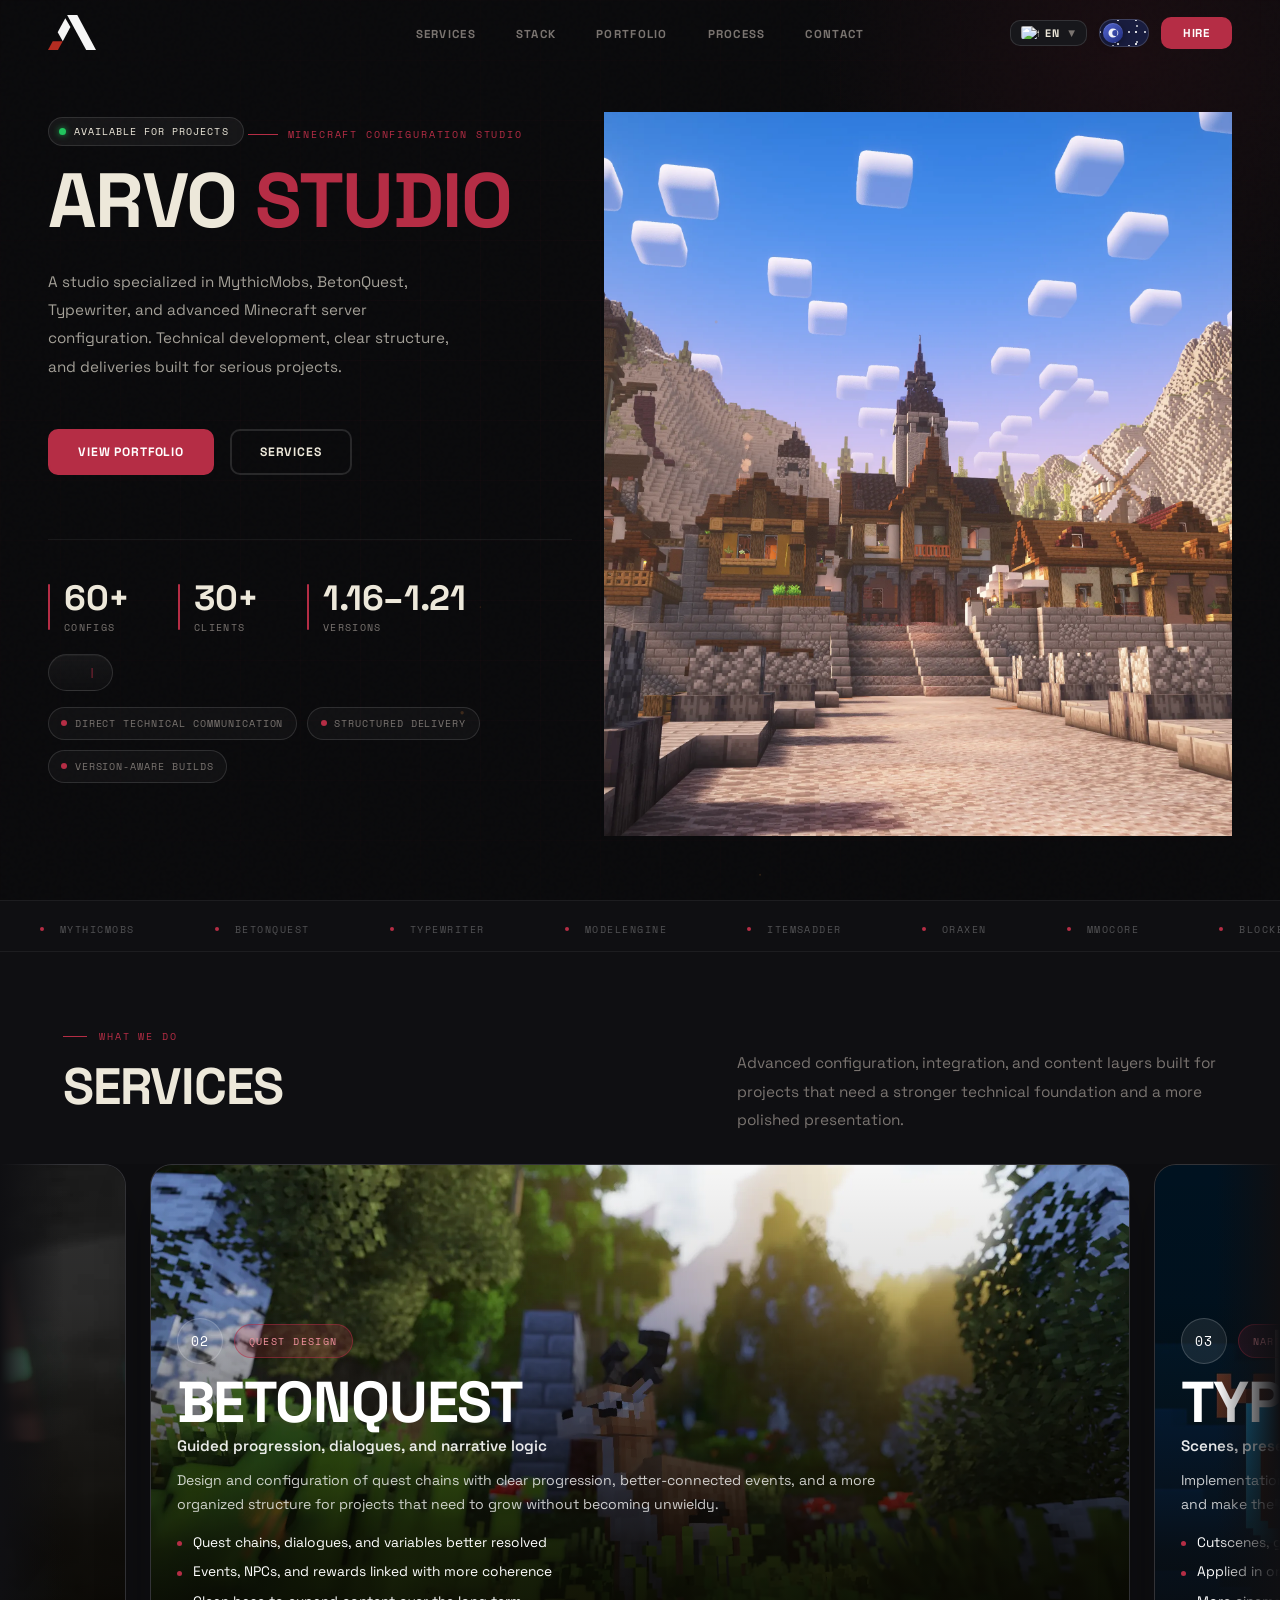
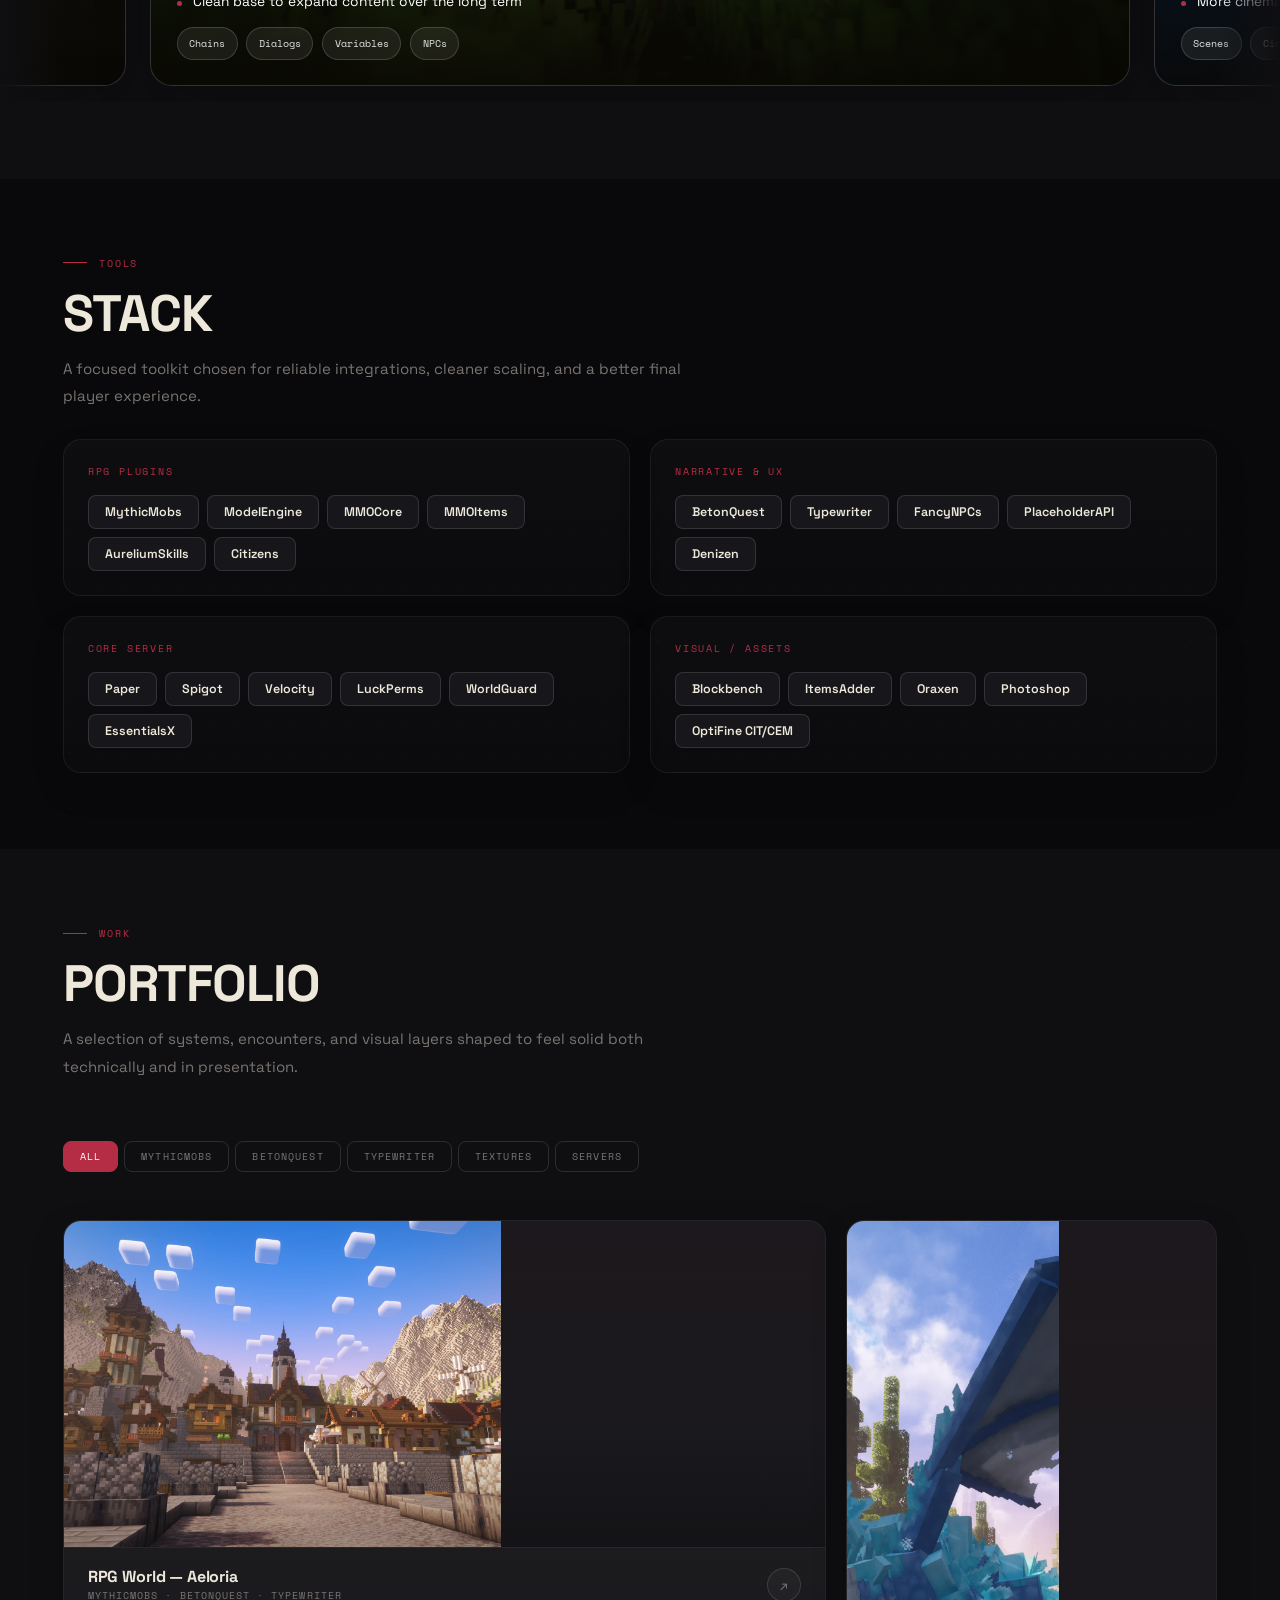
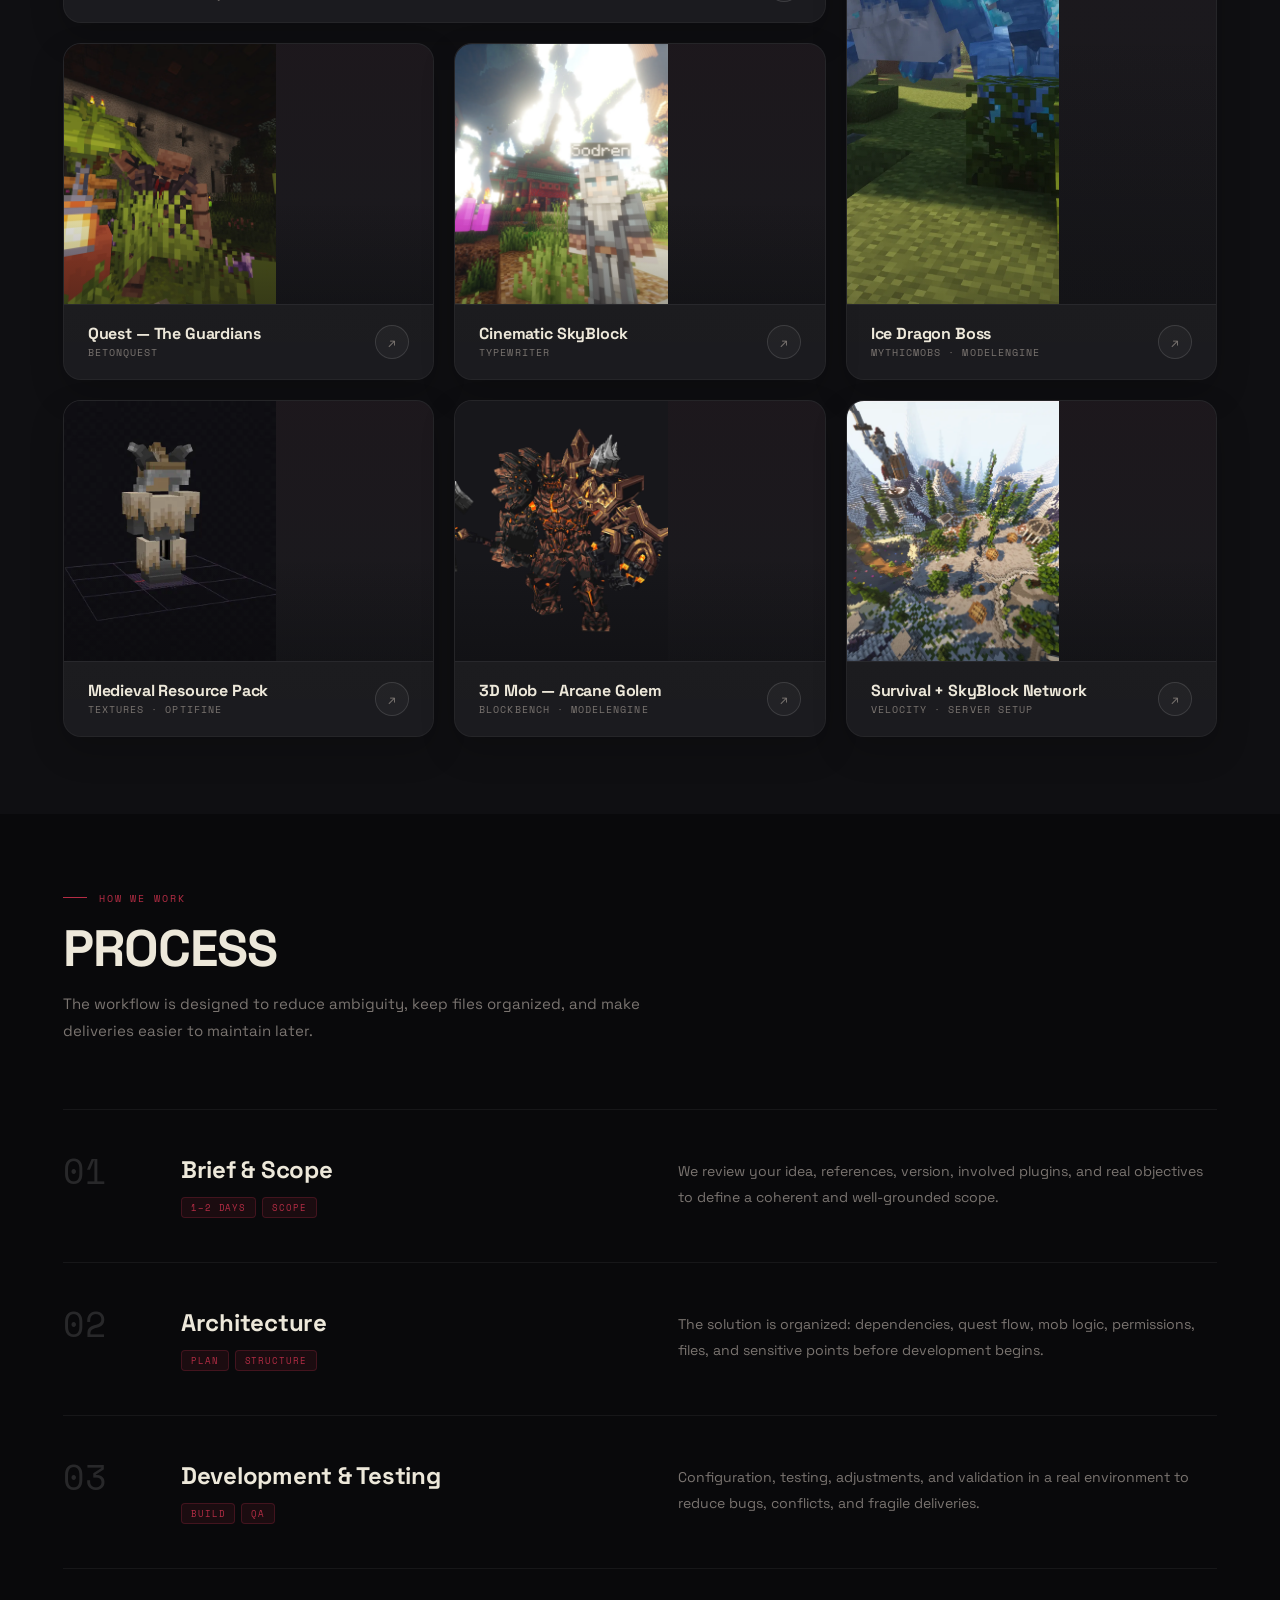
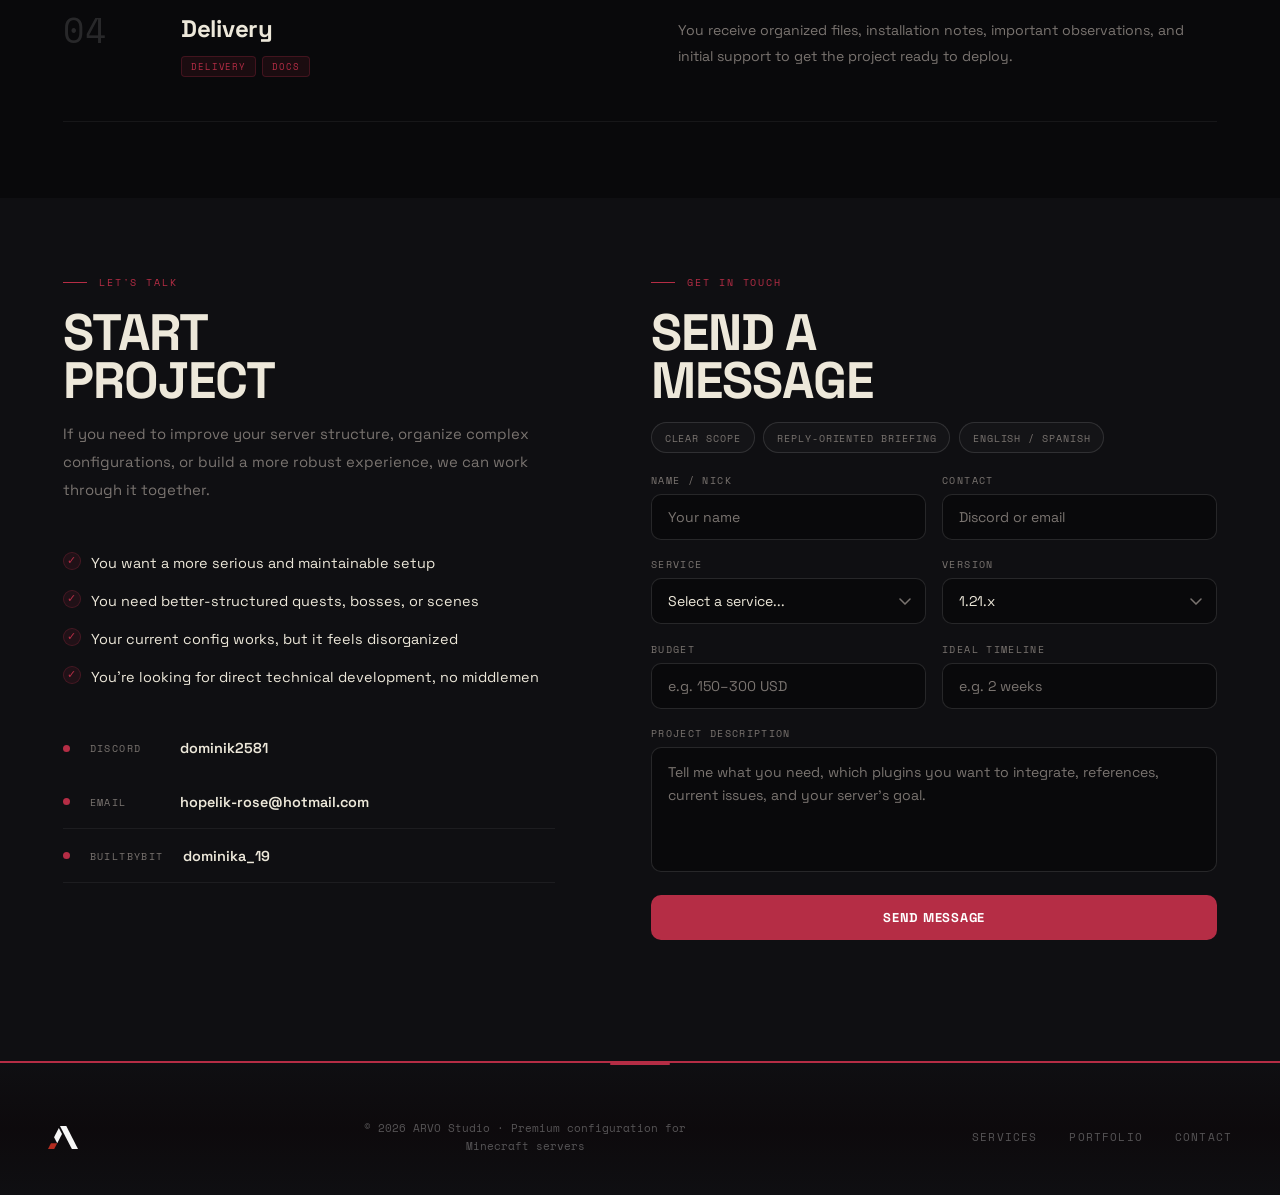
==== commit 6fe9d9cc: "new case v2" ====
--- a/index.html
+++ b/index.html
@@ -25,8 +25,8 @@
 <link rel="icon" type="image/svg+xml" href="logo_negative.svg">
 <link rel="preconnect" href="https://fonts.googleapis.com">
 <link rel="preconnect" href="https://fonts.gstatic.com" crossorigin>
-<link rel="preload" as="style" href="https://fonts.googleapis.com/css2?family=Syne:wght@400;600;700;800&family=Syne+Mono&display=swap">
-<link href="https://fonts.googleapis.com/css2?family=Syne:wght@400;600;700;800&family=Syne+Mono&display=swap" rel="stylesheet">
+<link rel="preload" as="style" href="https://fonts.googleapis.com/css2?family=Space+Grotesk:wght@300;400;500;600;700&family=Space+Mono:wght@400;700&display=swap">
+<link href="https://fonts.googleapis.com/css2?family=Space+Grotesk:wght@300;400;500;600;700&family=Space+Mono:wght@400;700&display=swap" rel="stylesheet">
 <link rel="preconnect" href="https://cdn-icons-png.flaticon.com">
 <link rel="stylesheet" href="./styles.css">
 </head>
--- a/styles.css
+++ b/styles.css
@@ -2,7 +2,7 @@
    ARVO Studio — Main Stylesheet  (Obsidian Forge)
 ══════════════════════════════════════════════════════ */
 
-::selection { background:rgba(212,133,58,.25); color:var(--cream) }
+::selection { background:rgba(181,45,69,.25); color:var(--cream) }
 
 /* ── DESIGN TOKENS ── */
 :root {
@@ -11,17 +11,17 @@
   --bg2:        #17171b;
   --card:       #1e1e23;
   --cream:      #ede8da;
-  --amber:      #d4853a;
-  --amber2:     #e59640;
-  --amber-dim:  rgba(212,133,58,.10);
-  --amber-line: rgba(212,133,58,.26);
+  --amber:      #b52d45;
+  --amber2:     #cc3350;
+  --amber-dim:  rgba(181,45,69,.10);
+  --amber-line: rgba(181,45,69,.26);
   --line:       rgba(255,255,255,.06);
   --line2:      rgba(255,255,255,.12);
   --text:       #ede8da;
   --muted:      #7a7470;
   --dim:        #3a3830;
-  --syne:       'Syne', system-ui, sans-serif;
-  --mono:       'Syne Mono', monospace;
+  --syne:       'Space Grotesk', system-ui, sans-serif;
+  --mono:       'Space Mono', monospace;
   --r:          10px;
   --r-lg:       18px;
 }
@@ -32,10 +32,10 @@
   --bg2:        #dbd5cb;
   --card:       #ffffff;
   --cream:      #0e0c09;
-  --amber:      #b86e22;
-  --amber2:     #cc7c2e;
-  --amber-dim:  rgba(184,110,34,.08);
-  --amber-line: rgba(184,110,34,.22);
+  --amber:      #8b1a2e;
+  --amber2:     #9e2038;
+  --amber-dim:  rgba(139,26,46,.08);
+  --amber-line: rgba(139,26,46,.22);
   --line:       rgba(0,0,0,.07);
   --line2:      rgba(0,0,0,.14);
   --text:       #0e0c09;
@@ -43,7 +43,7 @@
   --dim:        #b0a898;
 }
 [data-theme="light"] nav.scrolled        { background:rgba(240,236,228,.97) }
-[data-theme="light"] .hero-glow          { background:radial-gradient(circle,rgba(184,110,34,.04) 0%,transparent 65%) }
+[data-theme="light"] .hero-glow          { background:radial-gradient(circle,rgba(139,26,46,.04) 0%,transparent 65%) }
 [data-theme="light"] h1.hero-title .outline { -webkit-text-stroke:1.5px var(--cream) }
 [data-theme="light"] .nav-links          { background:rgba(240,236,228,.98) }
 
@@ -80,46 +80,63 @@
   border:none; background:transparent; width:100%; text-align:left;
 }
 .lt-option:hover { background:var(--amber-dim); color:var(--cream) }
-.lt-option.lt-active { color:var(--cream); background:rgba(212,133,58,.08) }
+.lt-option.lt-active { color:var(--cream); background:rgba(181,45,69,.08) }
 .lt-option img { width:20px; height:14px; object-fit:cover; border-radius:2px; flex-shrink:0 }
 .lt-check { margin-left:auto; color:var(--amber); font-size:.65rem; opacity:0 }
 .lt-option.lt-active .lt-check { opacity:1 }
 
-/* ── THEME SWITCH ── */
-.theme-sw { position:relative; width:46px; height:26px; flex-shrink:0 }
+/* ── THEME SWITCH — Moon / Sun ── */
+.theme-sw { position:relative; width:50px; height:28px; flex-shrink:0; cursor:pointer }
 .theme-sw input { opacity:0; width:0; height:0; position:absolute }
 .theme-sw-track {
   position:absolute; inset:0; border-radius:99px;
-  background:linear-gradient(180deg,rgba(255,255,255,.04),rgba(255,255,255,.01));
-  border:1px solid var(--line2);
-  transition:background .3s,border-color .3s,box-shadow .3s;
-}
+  background:#191d3f;
+  border:1px solid rgba(255,255,255,.16);
+  overflow:hidden;
+  transition:background .4s, border-color .4s, box-shadow .4s;
+}
+/* Star dots (dark mode) */
+.theme-sw-track::before {
+  content:''; position:absolute; inset:0; pointer-events:none;
+  background:
+    radial-gradient(circle, rgba(255,255,255,.85) 1px, transparent 1px)  9px  6px / 18px 12px,
+    radial-gradient(circle, rgba(255,255,255,.60) 1px, transparent 1px) 26px 14px / 22px 16px,
+    radial-gradient(circle, rgba(255,255,255,.70) 1px, transparent 1px)  5px 19px / 16px 14px;
+  opacity:1; transition:opacity .4s;
+}
+.theme-sw input:checked ~ .theme-sw-track {
+  background:linear-gradient(135deg, rgba(224,242,254,.55), rgba(254,249,195,.35));
+  border-color:rgba(181,45,69,.4);
+  box-shadow:0 0 0 1px rgba(181,45,69,.08);
+}
+.theme-sw input:checked ~ .theme-sw-track::before { opacity:0 }
+/* Thumb */
 .theme-sw-thumb {
-  position:absolute; top:3px; left:3px; width:18px; height:18px; border-radius:50%;
-  background:linear-gradient(180deg,#e09040,#b06020);
-  transition:transform .3s,background .3s,box-shadow .3s;
-  display:flex; align-items:center; justify-content:center;
-  pointer-events:none; box-shadow:0 4px 10px rgba(0,0,0,.24);
-}
-.theme-sw input:checked ~ .theme-sw-thumb { transform:translateX(20px) }
+  position:absolute; top:4px; left:4px; width:20px; height:20px; border-radius:50%;
+  background:linear-gradient(135deg, #5468d4, #1e2a7a);
+  box-shadow:0 2px 8px rgba(0,0,0,.40), inset 0 1px 0 rgba(255,255,255,.14);
+  transition:transform .4s cubic-bezier(.34,1.56,.64,1), background .35s, box-shadow .35s;
+  pointer-events:none;
+}
+.theme-sw input:checked ~ .theme-sw-thumb {
+  transform:translateX(22px);
+  background:linear-gradient(135deg, #fcd34d, #d97706);
+  box-shadow:0 2px 14px rgba(217,119,6,.46), inset 0 1px 0 rgba(255,255,255,.28);
+}
+/* Moon icon (dark mode) — two-circle evenodd crescent */
 .theme-sw-thumb::before {
-  content:''; width:9px; height:9px; border-radius:50%;
-  border:1.6px solid #fff; border-right-color:transparent; border-top-color:transparent;
-  transform:rotate(45deg) translate(-1px,-1px);
-}
-.theme-sw input:checked ~ .theme-sw-track {
-  background:linear-gradient(180deg,rgba(212,133,58,.14),rgba(212,133,58,.06));
-  box-shadow:0 0 0 1px rgba(212,133,58,.08);
-}
-.theme-sw input:checked ~ .theme-sw-thumb {
-  background:linear-gradient(180deg,#f0c266,#d88b2d);
-  box-shadow:0 4px 14px rgba(216,139,45,.28);
-}
-.theme-sw input:checked ~ .theme-sw-thumb::before {
-  width:10px; height:10px; border-radius:50%;
-  border:2px solid #fff; transform:none;
-  box-shadow:0 -6px 0 -4px #fff, 0 6px 0 -4px #fff, 6px 0 0 -4px #fff, -6px 0 0 -4px #fff;
-}
+  content:''; position:absolute; inset:0;
+  background:url("data:image/svg+xml,%3Csvg xmlns='http://www.w3.org/2000/svg' viewBox='0 0 16 16'%3E%3Cpath fill='white' fill-rule='evenodd' opacity='.92' d='M8 2 a6 6 0 0 1 0 12 a6 6 0 0 1 0 -12 Z M11 4 a4 4 0 0 0 0 8 a4 4 0 0 0 0 -8 Z'/%3E%3C/svg%3E") center/12px 12px no-repeat;
+  opacity:1; transition:opacity .18s .1s;
+}
+.theme-sw input:checked ~ .theme-sw-thumb::before { opacity:0; transition-delay:0s }
+/* Sun icon (light mode) — circle + 8 rays */
+.theme-sw-thumb::after {
+  content:''; position:absolute; inset:0;
+  background:url("data:image/svg+xml,%3Csvg xmlns='http://www.w3.org/2000/svg' viewBox='0 0 16 16'%3E%3Ccircle cx='8' cy='8' r='2.8' fill='white'/%3E%3Cg stroke='white' stroke-width='1.4' stroke-linecap='round'%3E%3Cline x1='8' y1='1.5' x2='8' y2='4'/%3E%3Cline x1='8' y1='12' x2='8' y2='14.5'/%3E%3Cline x1='1.5' y1='8' x2='4' y2='8'/%3E%3Cline x1='12' y1='8' x2='14.5' y2='8'/%3E%3Cline x1='3.5' y1='3.5' x2='5.2' y2='5.2'/%3E%3Cline x1='10.8' y1='10.8' x2='12.5' y2='12.5'/%3E%3Cline x1='12.5' y1='3.5' x2='10.8' y2='5.2'/%3E%3Cline x1='5.2' y1='10.8' x2='3.5' y2='12.5'/%3E%3C/g%3E%3C/svg%3E") center/12px 12px no-repeat;
+  opacity:0; transition:opacity .18s;
+}
+.theme-sw input:checked ~ .theme-sw-thumb::after { opacity:1; transition-delay:.1s }
 
 /* ── RESET ── */
 *,*::before,*::after { box-sizing:border-box; margin:0; padding:0 }
@@ -169,7 +186,7 @@
   transition:all .25s cubic-bezier(.4,0,.2,1); white-space:nowrap;
   cursor:pointer;
 }
-.nav-cta:hover { transform:translateY(-1px); box-shadow:0 4px 20px rgba(212,133,58,.42) }
+.nav-cta:hover { transform:translateY(-1px); box-shadow:0 4px 20px rgba(181,45,69,.42) }
 .nav-cta:active { transform:translateY(0); box-shadow:none }
 .hamburger {
   display:none; flex-direction:column;
@@ -211,8 +228,8 @@
 #hero::after {
   content:''; position:absolute; inset:0;
   background-image:
-    linear-gradient(rgba(212,133,58,.032) 1px, transparent 1px),
-    linear-gradient(90deg, rgba(212,133,58,.032) 1px, transparent 1px);
+    linear-gradient(rgba(181,45,69,.032) 1px, transparent 1px),
+    linear-gradient(90deg, rgba(181,45,69,.032) 1px, transparent 1px);
   background-size:60px 60px;
   pointer-events:none; z-index:0;
   mask-image:radial-gradient(ellipse 80% 80% at 50% 50%, black 30%, transparent 100%);
@@ -221,7 +238,7 @@
 .hero-glow {
   position:absolute; top:-300px; right:-200px;
   width:700px; height:700px; border-radius:50%;
-  background:radial-gradient(circle,rgba(212,133,58,.09) 0%,transparent 65%);
+  background:radial-gradient(circle,rgba(181,45,69,.09) 0%,transparent 65%);
   pointer-events:none;
 }
 .hero-left { position:relative; z-index:2; margin-top:-3rem }
@@ -281,7 +298,7 @@
   transition:all .25s cubic-bezier(.4,0,.2,1); display:inline-block;
   cursor:pointer;
 }
-.btn-r:hover  { transform:translateY(-2px); box-shadow:0 8px 28px rgba(212,133,58,.40) }
+.btn-r:hover  { transform:translateY(-2px); box-shadow:0 8px 28px rgba(181,45,69,.40) }
 .btn-r:active { transform:translateY(0); box-shadow:none }
 .btn-ghost {
   font-family:var(--syne); font-size:.76rem; font-weight:700;
@@ -447,7 +464,7 @@
 }
 .svcx-card:hover::before { transform:scaleX(1) }
 .svcx-card:hover {
-  box-shadow:0 28px 72px rgba(212,133,58,.14);
+  box-shadow:0 28px 72px rgba(181,45,69,.14);
   border-color:var(--amber-line);
 }
 .svcx-media {
@@ -492,8 +509,8 @@
 .svcx-pill {
   display:inline-flex; align-items:center; justify-content:center;
   padding:.56rem .86rem; border-radius:999px;
-  border:1px solid rgba(212,133,58,.5);
-  background:rgba(212,133,58,.2); color:#ffc272;
+  border:1px solid rgba(181,45,69,.5);
+  background:rgba(181,45,69,.2); color:#f4929f;
   font-family:var(--mono); font-size:.6rem; letter-spacing:.15em; text-transform:uppercase;
 }
 .svcx-title {
@@ -520,14 +537,14 @@
 [data-theme="light"] .svcx-card       { border-color:rgba(17,17,17,.10); box-shadow:0 18px 42px rgba(0,0,0,.08) }
 [data-theme="light"] .svcx-viewport::before { background:linear-gradient(90deg, var(--bg1) 0%,transparent 100%) }
 [data-theme="light"] .svcx-viewport::after  { background:linear-gradient(270deg,var(--bg1) 0%,transparent 100%) }
-[data-theme="light"] .svcx-pill       { border-color:rgba(184,110,34,.38); background:rgba(184,110,34,.12); color:#7a4410 }
+[data-theme="light"] .svcx-pill       { border-color:rgba(139,26,46,.38); background:rgba(139,26,46,.12); color:#6b1020 }
 
 /* ── STACK ── */
 #stack { background:var(--bg); position:relative }
 /* Subtle dot matrix — quiet Minecraft pixel reference */
 #stack::after {
   content:''; position:absolute; inset:0; z-index:0; pointer-events:none;
-  background-image:radial-gradient(circle,rgba(212,133,58,.03) 1px,transparent 1px);
+  background-image:radial-gradient(circle,rgba(181,45,69,.03) 1px,transparent 1px);
   background-size:28px 28px;
 }
 #stack .container { position:relative; z-index:1 }
@@ -557,7 +574,7 @@
 }
 .stk-pill:hover {
   border-color:var(--amber-line); color:var(--amber); background:var(--amber-dim);
-  transform:translateY(-2px); box-shadow:0 4px 12px rgba(212,133,58,.12);
+  transform:translateY(-2px); box-shadow:0 4px 12px rgba(181,45,69,.12);
 }
 
 /* ── PORTFOLIO ── */
@@ -592,7 +609,7 @@
 /* Amber shimmer on hover */
 .pc::after {
   content:''; position:absolute; inset:0;
-  background:linear-gradient(135deg,rgba(212,133,58,.07),transparent 42%,transparent 68%,rgba(255,255,255,.03));
+  background:linear-gradient(135deg,rgba(181,45,69,.07),transparent 42%,transparent 68%,rgba(255,255,255,.03));
   opacity:0; transition:opacity .3s ease; pointer-events:none; z-index:2;
 }
 .pc:hover::after { opacity:1 }
@@ -604,7 +621,7 @@
 .pc-imgs {
   position:relative; display:grid; grid-template-columns:1.15fr .85fr;
   min-height:260px;
-  background:linear-gradient(180deg,rgba(212,133,58,.035),rgba(255,255,255,.01));
+  background:linear-gradient(180deg,rgba(181,45,69,.035),rgba(255,255,255,.01));
 }
 .pc.tall .pc-imgs { min-height:420px }
 .pc-a,.pc-b {
@@ -675,10 +692,10 @@
 }
 .proc-row:first-child { border-top:1px solid var(--line) }
 .proc-row:hover {
-  background:rgba(212,133,58,.03); padding-left:1rem;
+  background:rgba(181,45,69,.03); padding-left:1rem;
   margin:0 -3rem; padding-right:3rem; border-color:var(--amber-line);
 }
-.proc-row:hover .proc-tag { background:rgba(212,133,58,.15); border-color:var(--amber-line); color:var(--amber) }
+.proc-row:hover .proc-tag { background:rgba(181,45,69,.15); border-color:var(--amber-line); color:var(--amber) }
 .proc-n {
   font-family:var(--mono); font-size:2.2rem; letter-spacing:.02em;
   color:rgba(255,255,255,.13); line-height:1; transition:color .3s;
@@ -723,7 +740,7 @@
 .cc:hover       { padding-left:8px; border-bottom-color:var(--amber-line) }
 .cc:focus-visible { outline:2px solid var(--amber); outline-offset:4px }
 .cc-dot         { width:7px; height:7px; border-radius:50%; background:var(--amber); flex-shrink:0; transition:box-shadow .3s }
-.cc:hover .cc-dot { box-shadow:0 0 8px rgba(212,133,58,.6) }
+.cc:hover .cc-dot { box-shadow:0 0 8px rgba(181,45,69,.6) }
 .cc-type        { font-family:var(--mono); font-size:.6rem; letter-spacing:.14em; text-transform:uppercase; color:var(--muted); min-width:70px }
 .cc-val         { font-family:var(--syne); font-size:.9rem; font-weight:600; color:var(--cream); transition:color .2s }
 .cc:hover .cc-val { color:var(--amber) }
@@ -747,7 +764,7 @@
   transition:border-color .2s,box-shadow .2s;
 }
 .f-in::placeholder,.f-ta::placeholder { color:var(--muted) }
-.f-in:focus,.f-sel:focus,.f-ta:focus  { border-color:rgba(212,133,58,.5); box-shadow:0 0 0 3px rgba(212,133,58,.10) }
+.f-in:focus,.f-sel:focus,.f-ta:focus  { border-color:rgba(181,45,69,.5); box-shadow:0 0 0 3px rgba(181,45,69,.10) }
 .f-ta       { resize:none; min-height:125px; line-height:1.6 }
 .f-sel {
   appearance:none;
@@ -762,7 +779,7 @@
   transition:all .25s cubic-bezier(.4,0,.2,1); width:100%; cursor:pointer;
   position:relative; overflow:hidden;
 }
-.f-sub:hover    { transform:translateY(-2px); box-shadow:0 8px 26px rgba(212,133,58,.40) }
+.f-sub:hover    { transform:translateY(-2px); box-shadow:0 8px 26px rgba(181,45,69,.40) }
 .f-sub:active   { transform:translateY(0); box-shadow:none }
 .f-sub:disabled { opacity:.55; cursor:not-allowed; transform:none; box-shadow:none }
 .f-sub.is-loading { pointer-events:none }
@@ -782,7 +799,7 @@
 /* ── FOOTER ── */
 footer {
   border-top:2px solid var(--amber);
-  background:linear-gradient(180deg,var(--bg1) 0%,rgba(212,133,58,.022) 50%,var(--bg1) 100%);
+  background:linear-gradient(180deg,var(--bg1) 0%,rgba(181,45,69,.022) 50%,var(--bg1) 100%);
   padding:3.5rem 3rem 2.5rem;
   display:flex; align-items:center;
   justify-content:space-between; flex-wrap:wrap; gap:1.5rem;
@@ -795,7 +812,7 @@
 .f-brand        { font-family:var(--syne); font-weight:800; font-size:1.2rem; letter-spacing:.12em; color:var(--cream) }
 .f-brand span   { color:var(--amber) }
 footer small    { font-family:var(--mono); font-size:.7rem; color:rgba(255,255,255,.3); line-height:1.6; max-width:360px; text-align:center }
-[data-theme="light"] footer { background:linear-gradient(180deg,var(--bg1) 0%,rgba(184,110,34,.022) 50%,var(--bg1) 100%) }
+[data-theme="light"] footer { background:linear-gradient(180deg,var(--bg1) 0%,rgba(139,26,46,.022) 50%,var(--bg1) 100%) }
 [data-theme="light"] footer small { color:rgba(0,0,0,.36) }
 .f-links { display:flex; gap:2rem }
 .f-links a {
@@ -833,7 +850,7 @@
 
 /* ── LIGHT THEME FIXES ── */
 [data-theme="light"] .proc-n         { color:rgba(0,0,0,.13) }
-[data-theme="light"] .proc-row:hover { background:rgba(184,110,34,.04) }
+[data-theme="light"] .proc-row:hover { background:rgba(139,26,46,.04) }
 [data-theme="light"] .f-in::placeholder,[data-theme="light"] .f-ta::placeholder { color:rgba(0,0,0,.32) }
 [data-theme="light"] .f-in,[data-theme="light"] .f-sel,[data-theme="light"] .f-ta { background:var(--card) }
 [data-theme="light"] .stack-col {
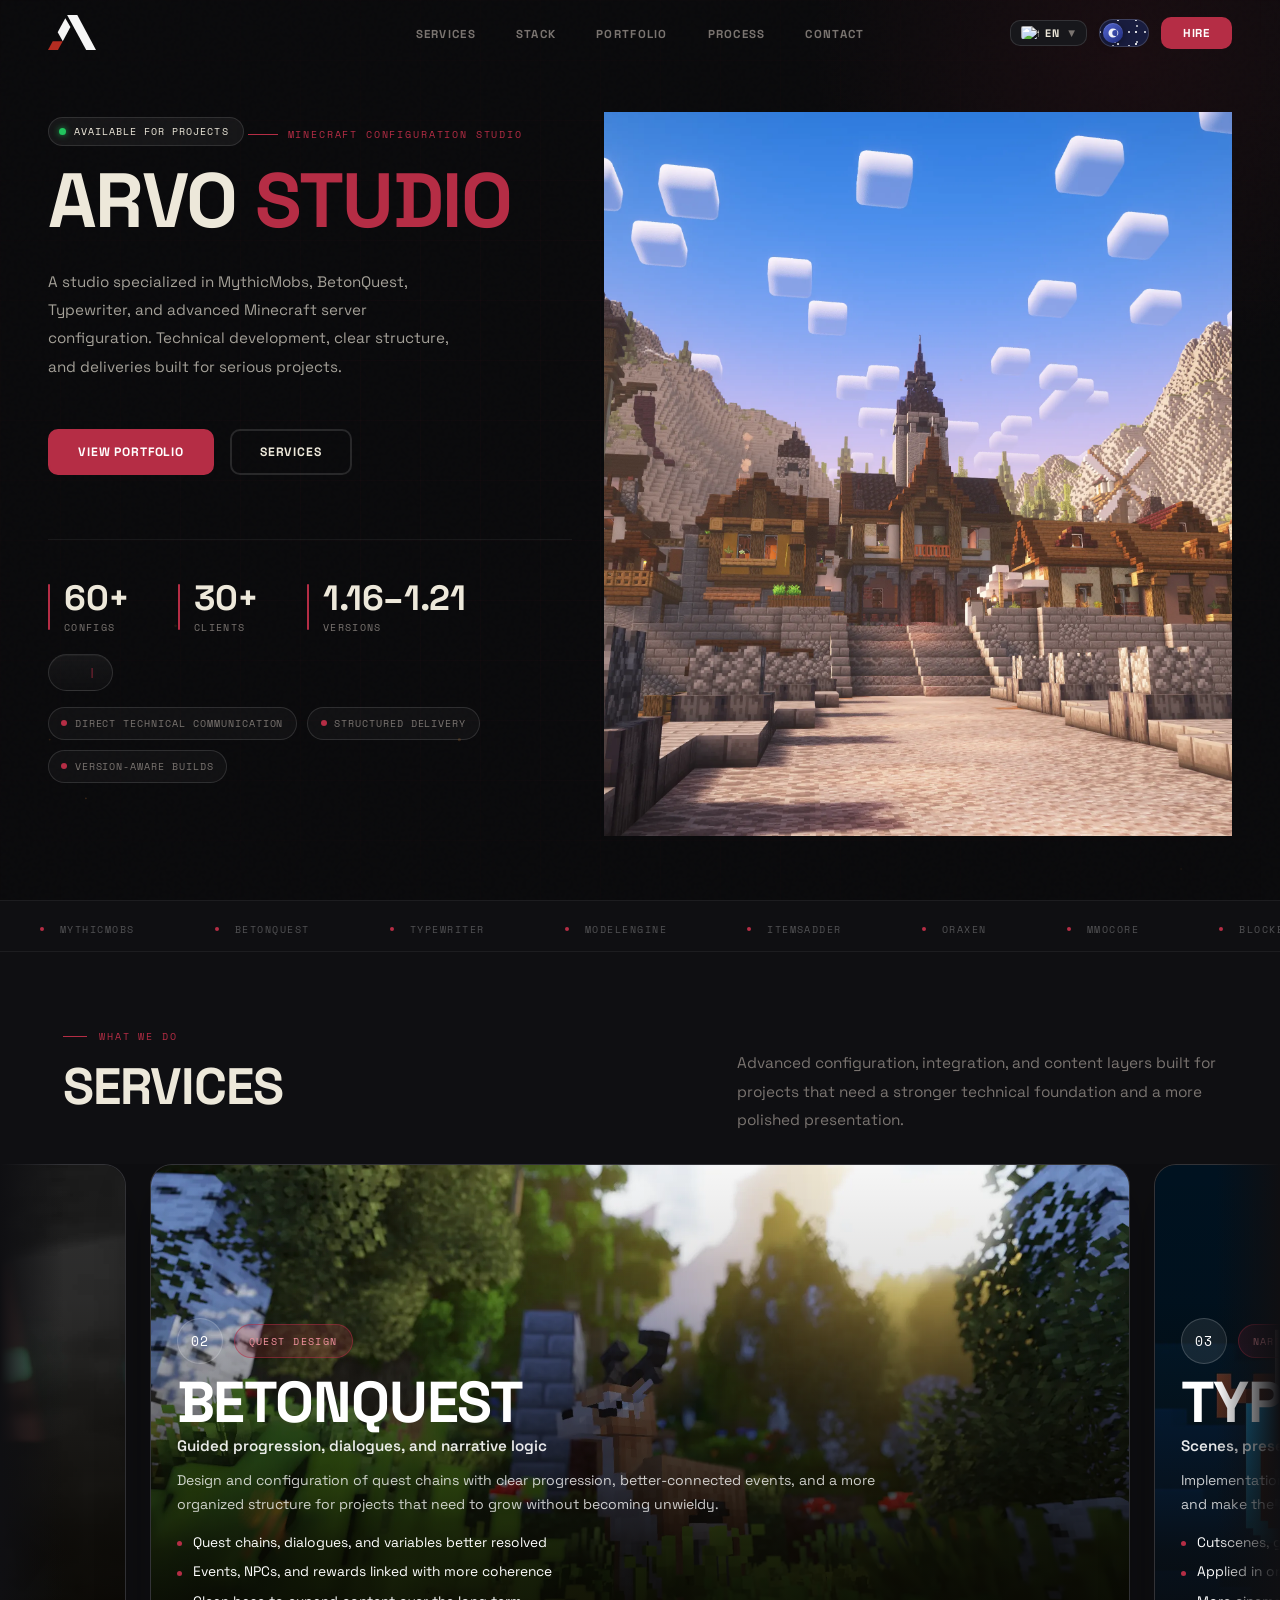
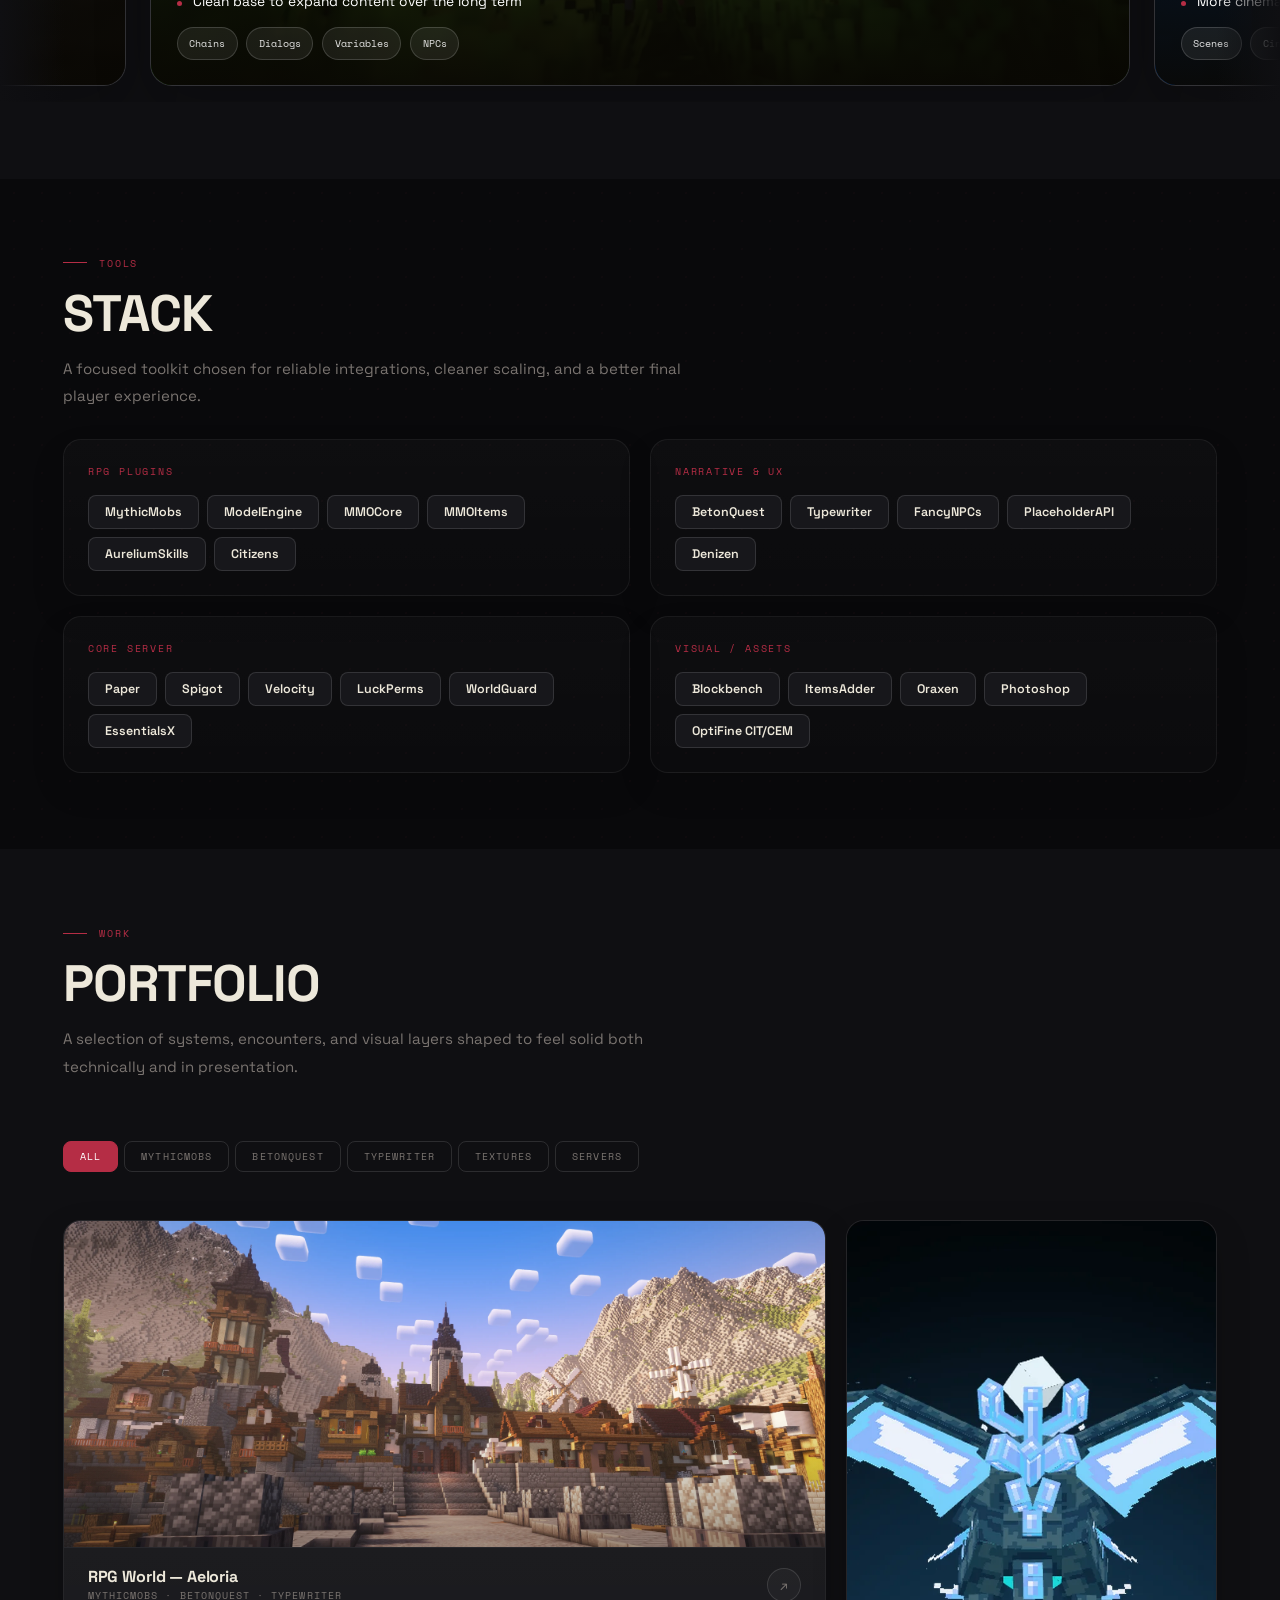
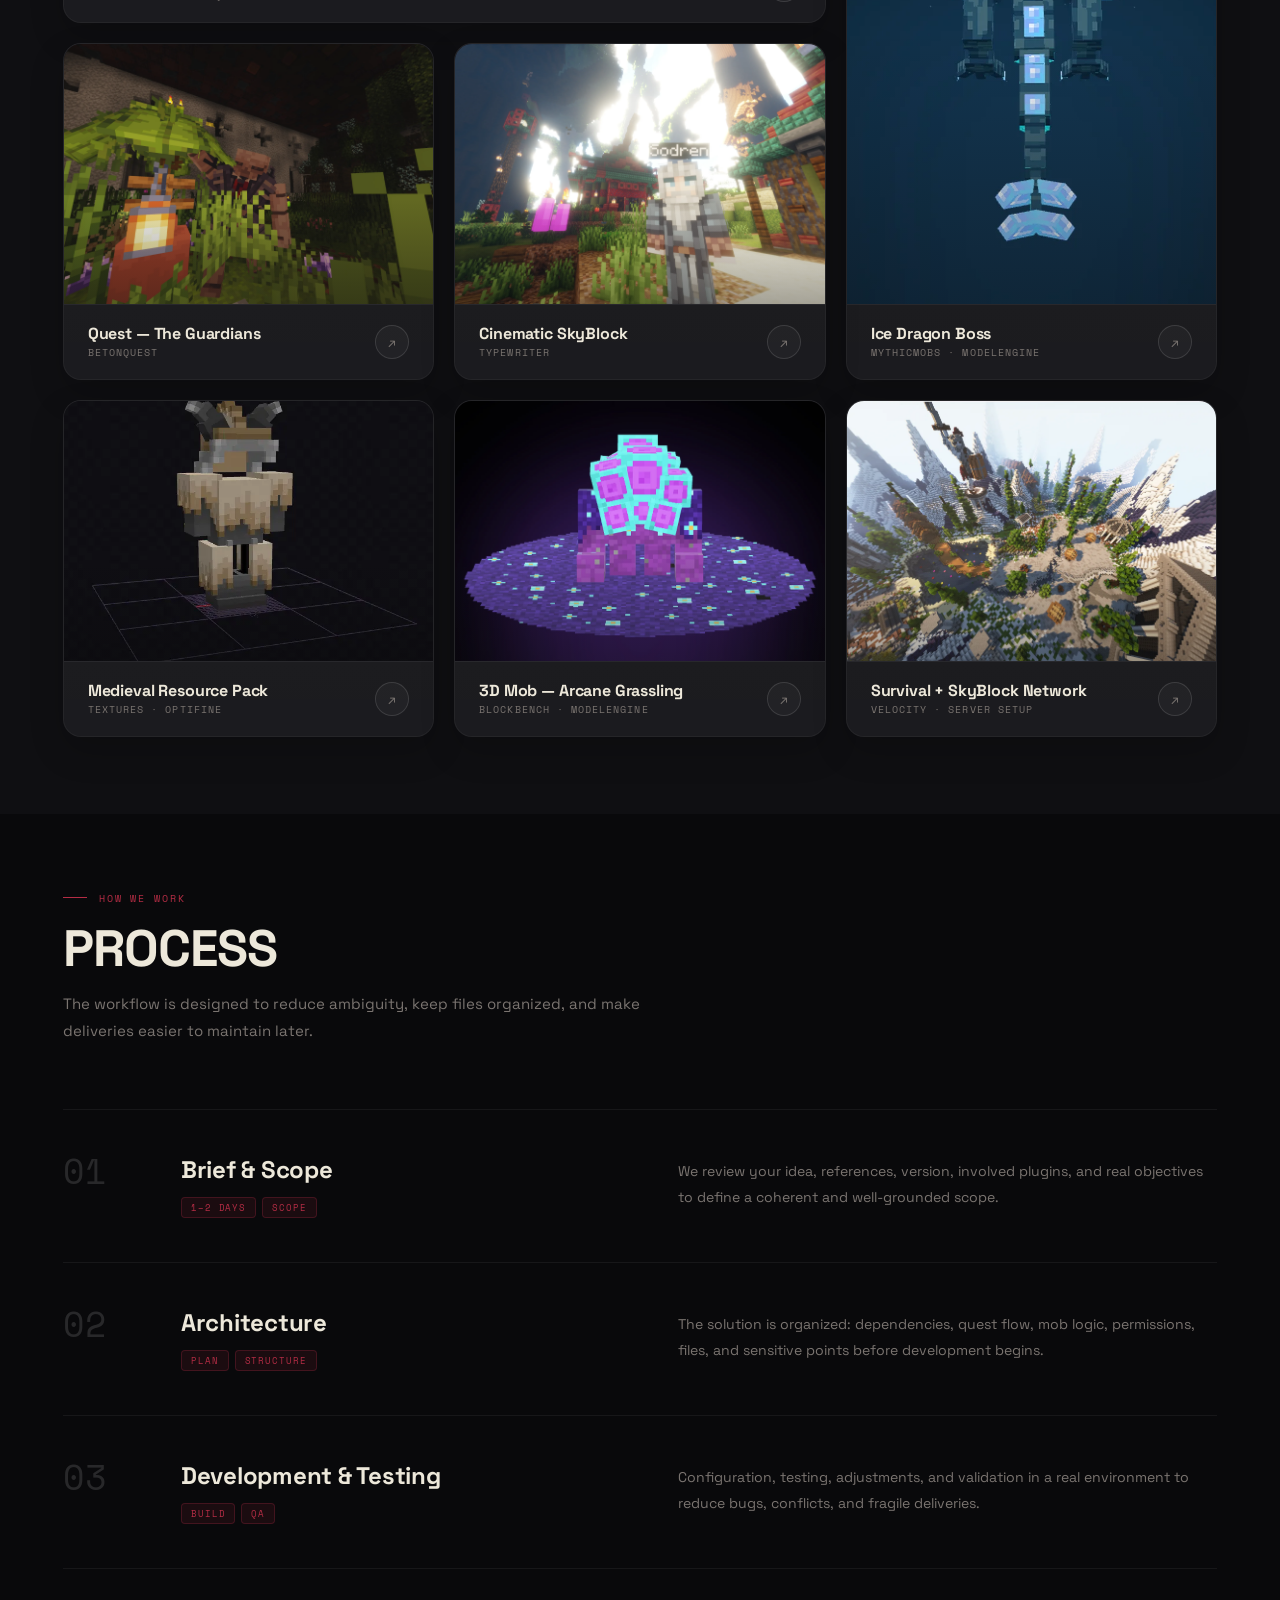
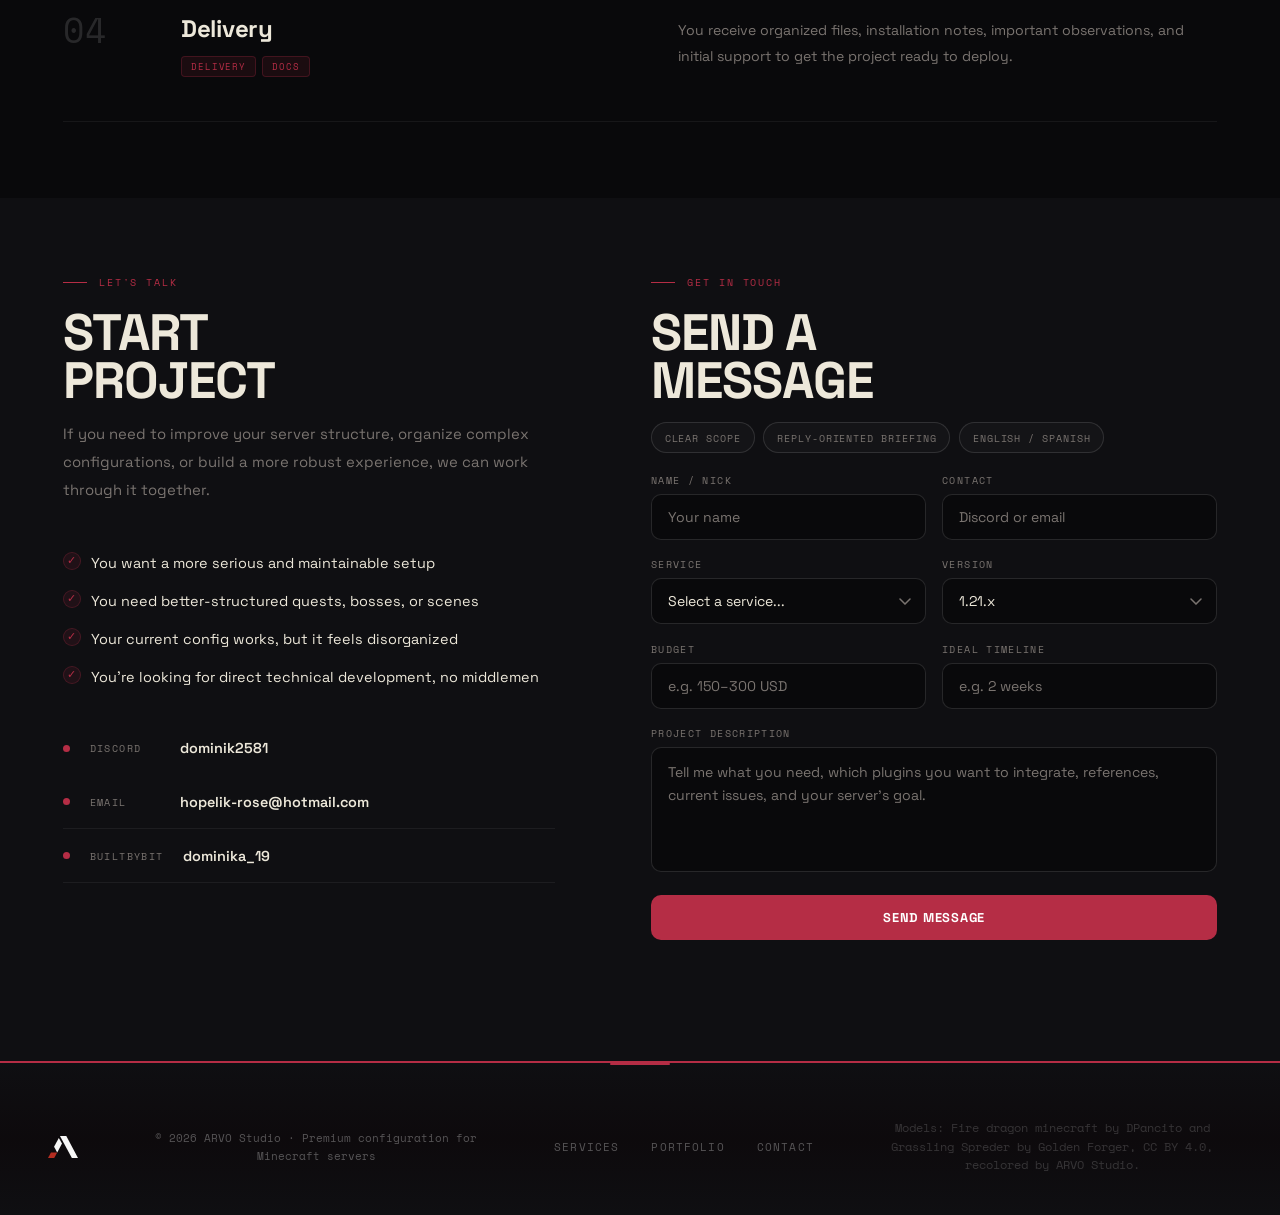
==== commit f1af42c1: "feat(portfolio): replace ice dragon and golem cards with new recolored models Ice Dragon Boss and th" ====
--- a/index.html
+++ b/index.html
@@ -379,8 +379,8 @@
   <!-- Boss Dragón de Hielo -->
   <div class="pc sp2v tall" data-category="mythicmobs texturas">
     <div class="pc-imgs">
-      <div class="pc-a"><img src="./assets/portfolio/dragon-a.webp" alt="Boss Dragón de Hielo A" loading="lazy"></div>
-      <div class="pc-b"><img src="./assets/portfolio/dragon-b.webp" alt="Boss Dragón de Hielo B" loading="lazy"></div>
+      <div class="pc-a"><img src="./assets/portfolio/dragon-a.webp" alt="Ice Dragon Boss A" loading="lazy"></div>
+      <div class="pc-b"><img src="./assets/portfolio/dragon-b.webp" alt="Ice Dragon Boss B" loading="lazy"></div>
     </div>
     <div class="pc-info">
       <div><div class="pc-name" data-i18n="pc2.name">Ice Dragon Boss</div><div class="pc-type">MythicMobs · ModelEngine</div></div>
@@ -424,14 +424,14 @@
     </div>
   </div>
 
-  <!-- Mob 3D — Golem Arcano -->
+  <!-- Mob 3D — Grassling Arcano -->
   <div class="pc" data-category="texturas mythicmobs">
     <div class="pc-imgs">
-      <div class="pc-a"><img src="./assets/portfolio/golem-a.webp" alt="Golem Arcano A" loading="lazy"></div>
-      <div class="pc-b"><img src="./assets/portfolio/golem-b.webp" alt="Golem Arcano B" loading="lazy"></div>
+      <div class="pc-a"><img src="./assets/portfolio/golem-a.webp" alt="Arcane Grassling A" loading="lazy"></div>
+      <div class="pc-b"><img src="./assets/portfolio/golem-b.webp" alt="Arcane Grassling B" loading="lazy"></div>
     </div>
     <div class="pc-info">
-      <div><div class="pc-name" data-i18n="pc6.name">3D Mob — Arcane Golem</div><div class="pc-type">Blockbench · ModelEngine</div></div>
+      <div><div class="pc-name" data-i18n="pc6.name">3D Mob — Arcane Grassling</div><div class="pc-type">Blockbench · ModelEngine</div></div>
       <div class="pc-arr">↗</div>
     </div>
   </div>
@@ -611,6 +611,11 @@
     <a href="#portfolio">Portfolio</a>
     <a href="#contacto" data-i18n="footer.contact">Contact</a>
   </div>
+  <small class="f-credit" style="flex-basis:100%;opacity:.55;font-size:.72rem;text-align:center">
+    Models: <a href="https://sketchfab.com/3d-models/fire-dragon-minecraft-51f9ba01a5ba4a689a51110612db8d5d" target="_blank" rel="noopener">Fire dragon minecraft</a> by DPancito and
+    <a href="https://sketchfab.com/3d-models/grassling-spreder-e064b0ab73a34168ac2aa54e535875c1" target="_blank" rel="noopener">Grassling Spreder</a> by Golden Forger,
+    <a href="http://creativecommons.org/licenses/by/4.0/" target="_blank" rel="noopener">CC BY 4.0</a>, recolored by ARVO Studio.
+  </small>
 </footer>
 
 <script src="https://cdn.jsdelivr.net/npm/gsap@3.13.0/dist/gsap.min.js" defer></script>
--- a/styles.css
+++ b/styles.css
@@ -617,20 +617,19 @@
   opacity:0; transform:scale(.985) translateY(8px);
   filter:saturate(.8); pointer-events:none;
 }
-/* Dual-image grid inside card */
+/* Dual-image overlay inside card */
 .pc-imgs {
-  position:relative; display:grid; grid-template-columns:1.15fr .85fr;
+  position:relative;
   min-height:260px;
   background:linear-gradient(180deg,rgba(181,45,69,.035),rgba(255,255,255,.01));
 }
 .pc.tall .pc-imgs { min-height:420px }
 .pc-a,.pc-b {
-  min-height:100%; display:grid; place-items:center; text-align:center; gap:.5rem;
+  position:absolute; inset:0;
   color:var(--dim);
   background:linear-gradient(180deg,rgba(255,255,255,.024),rgba(255,255,255,.01));
   transition:transform .55s cubic-bezier(.22,1,.36,1),opacity .45s ease,filter .45s ease;
 }
-.pc-b               { border-left:1px solid var(--line) }
 .pc:hover .pc-a     { transform:scale(1.04); filter:brightness(.72) saturate(.82) }
 .pc:hover .pc-b     { transform:scale(1); opacity:1 }
 .pc-a img,.pc-b img {
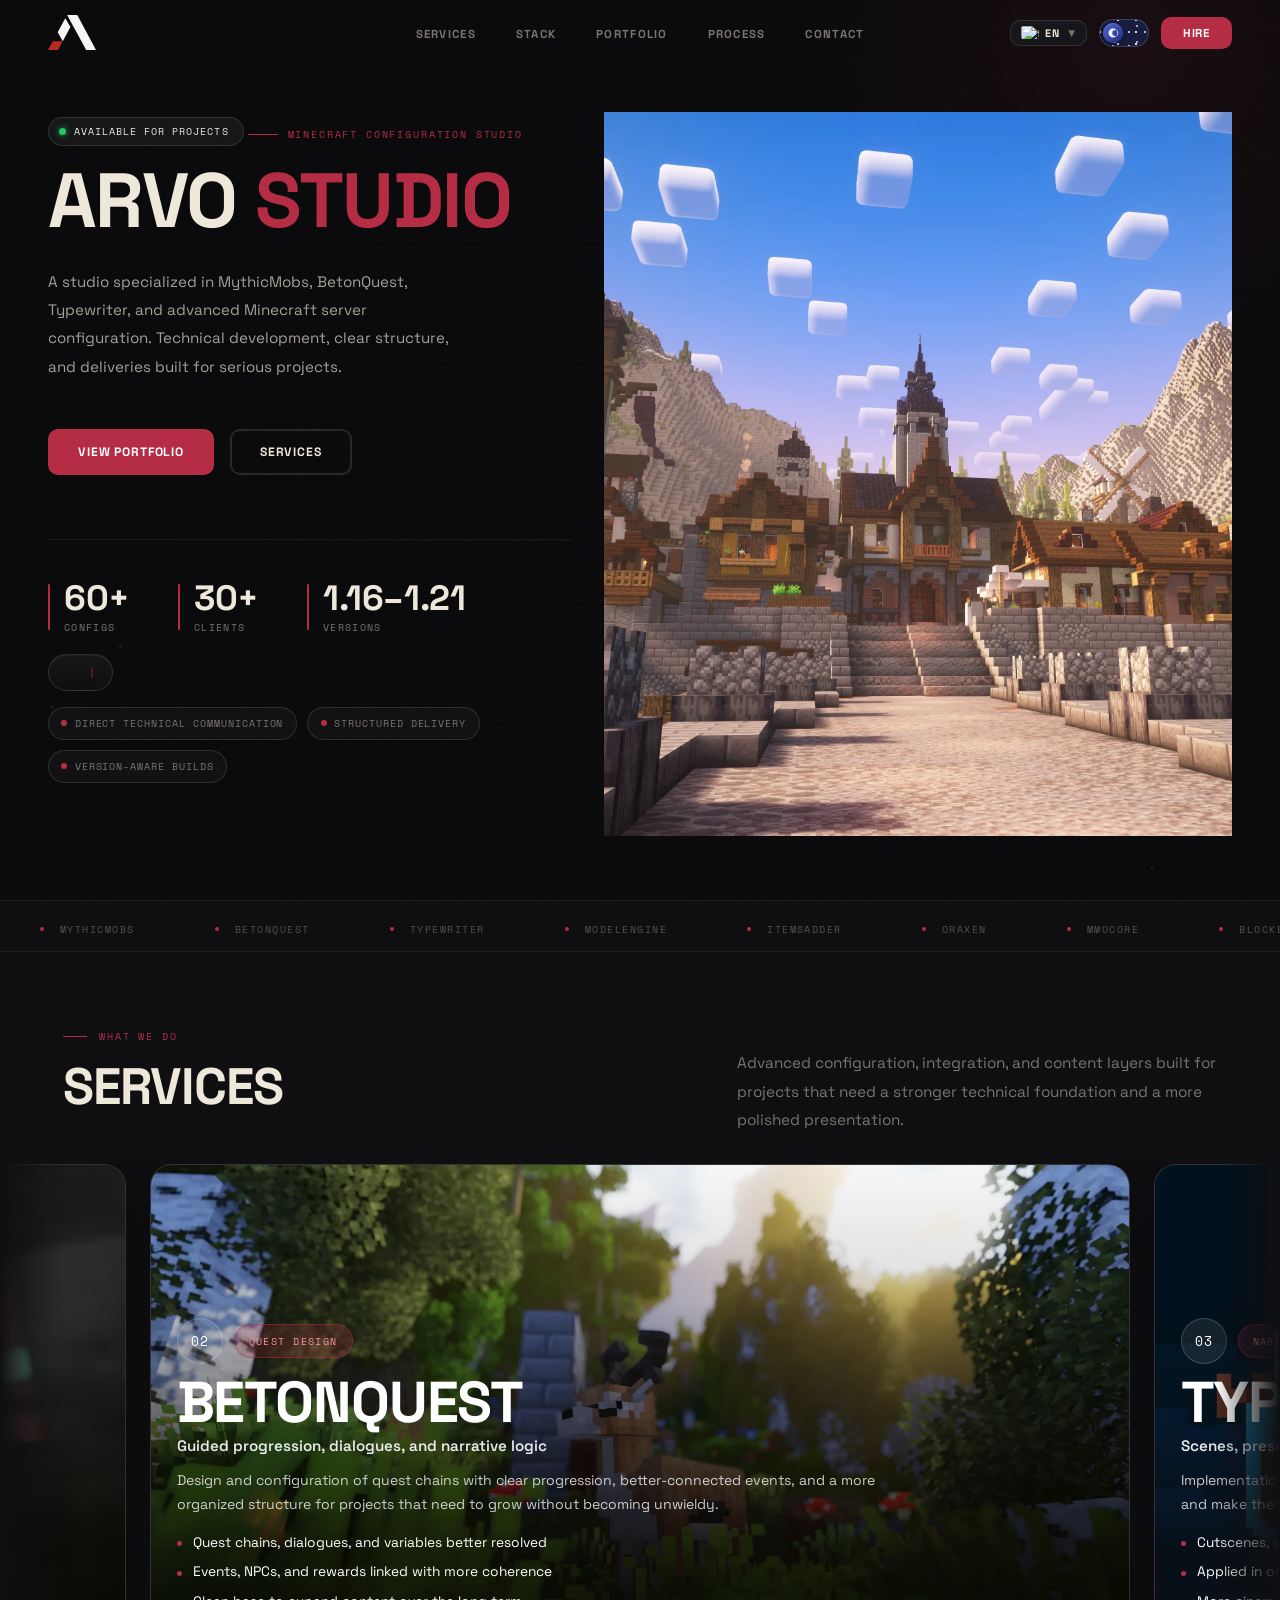
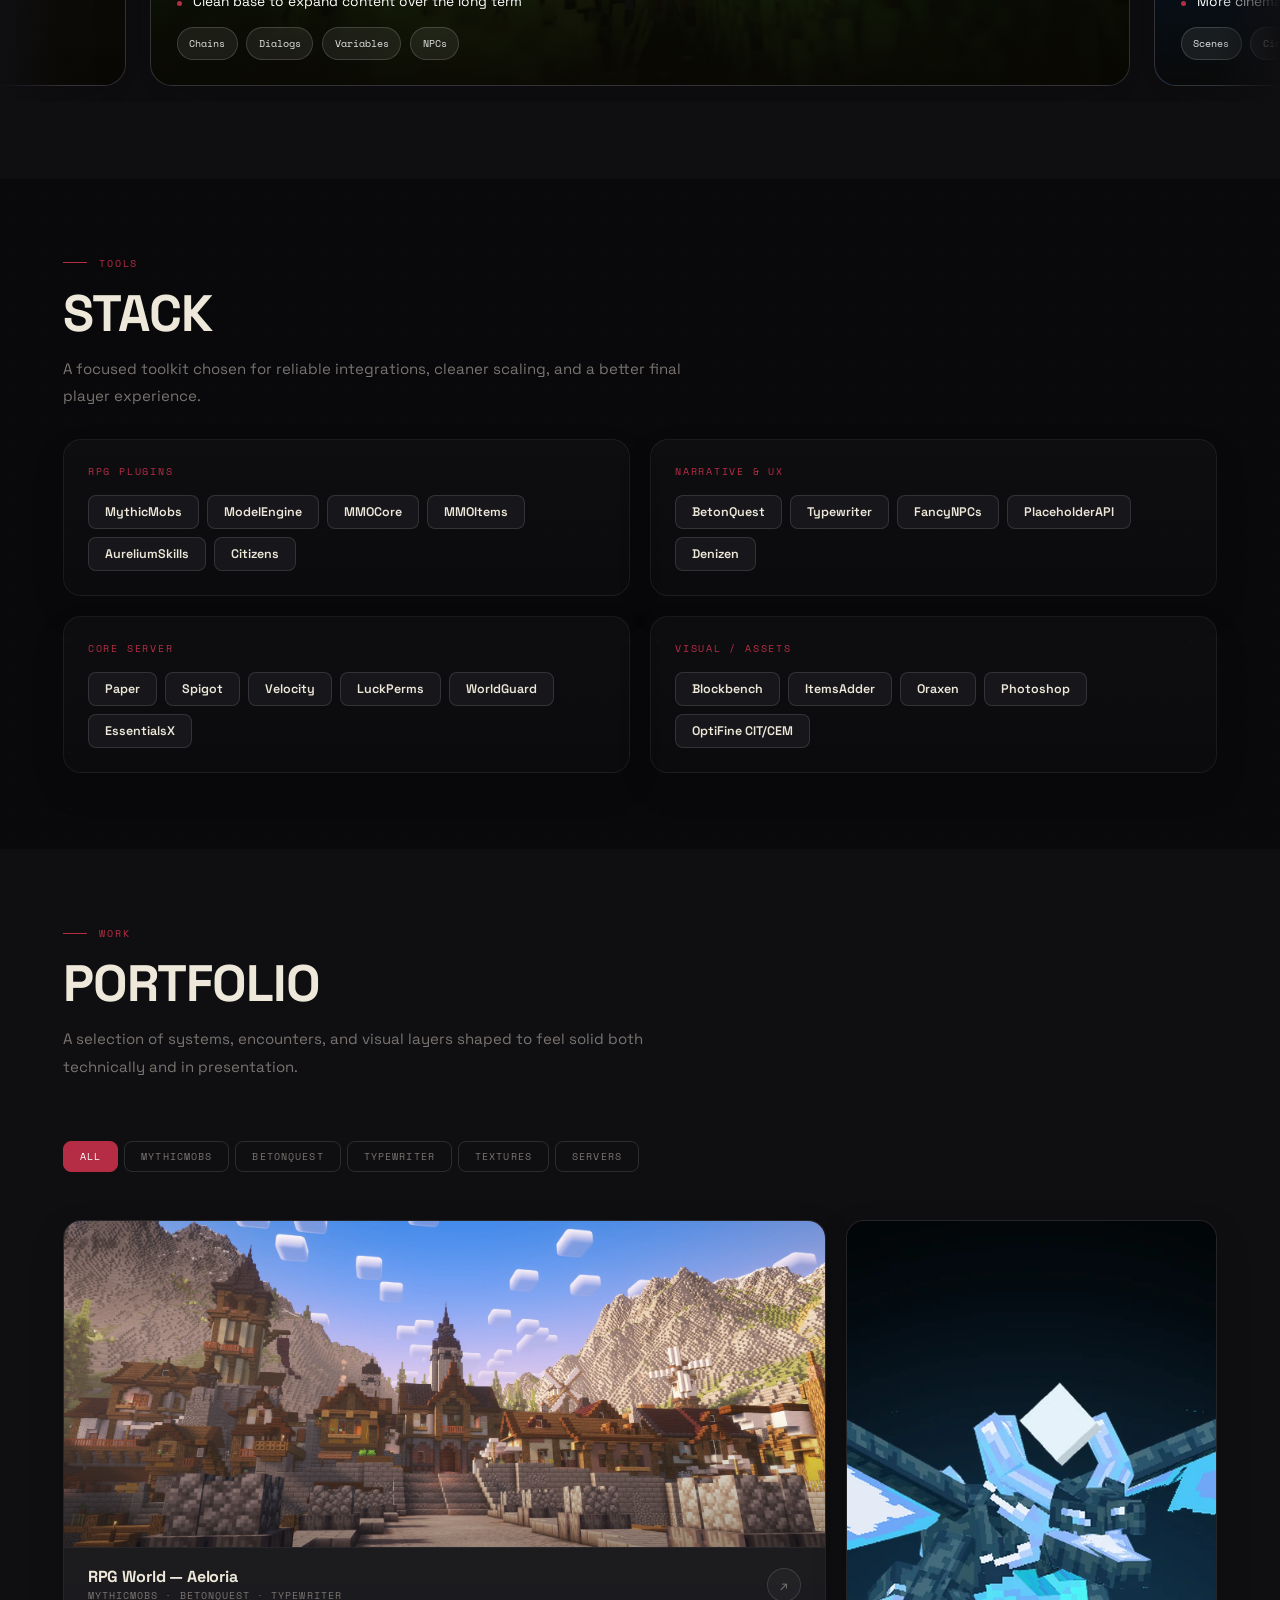
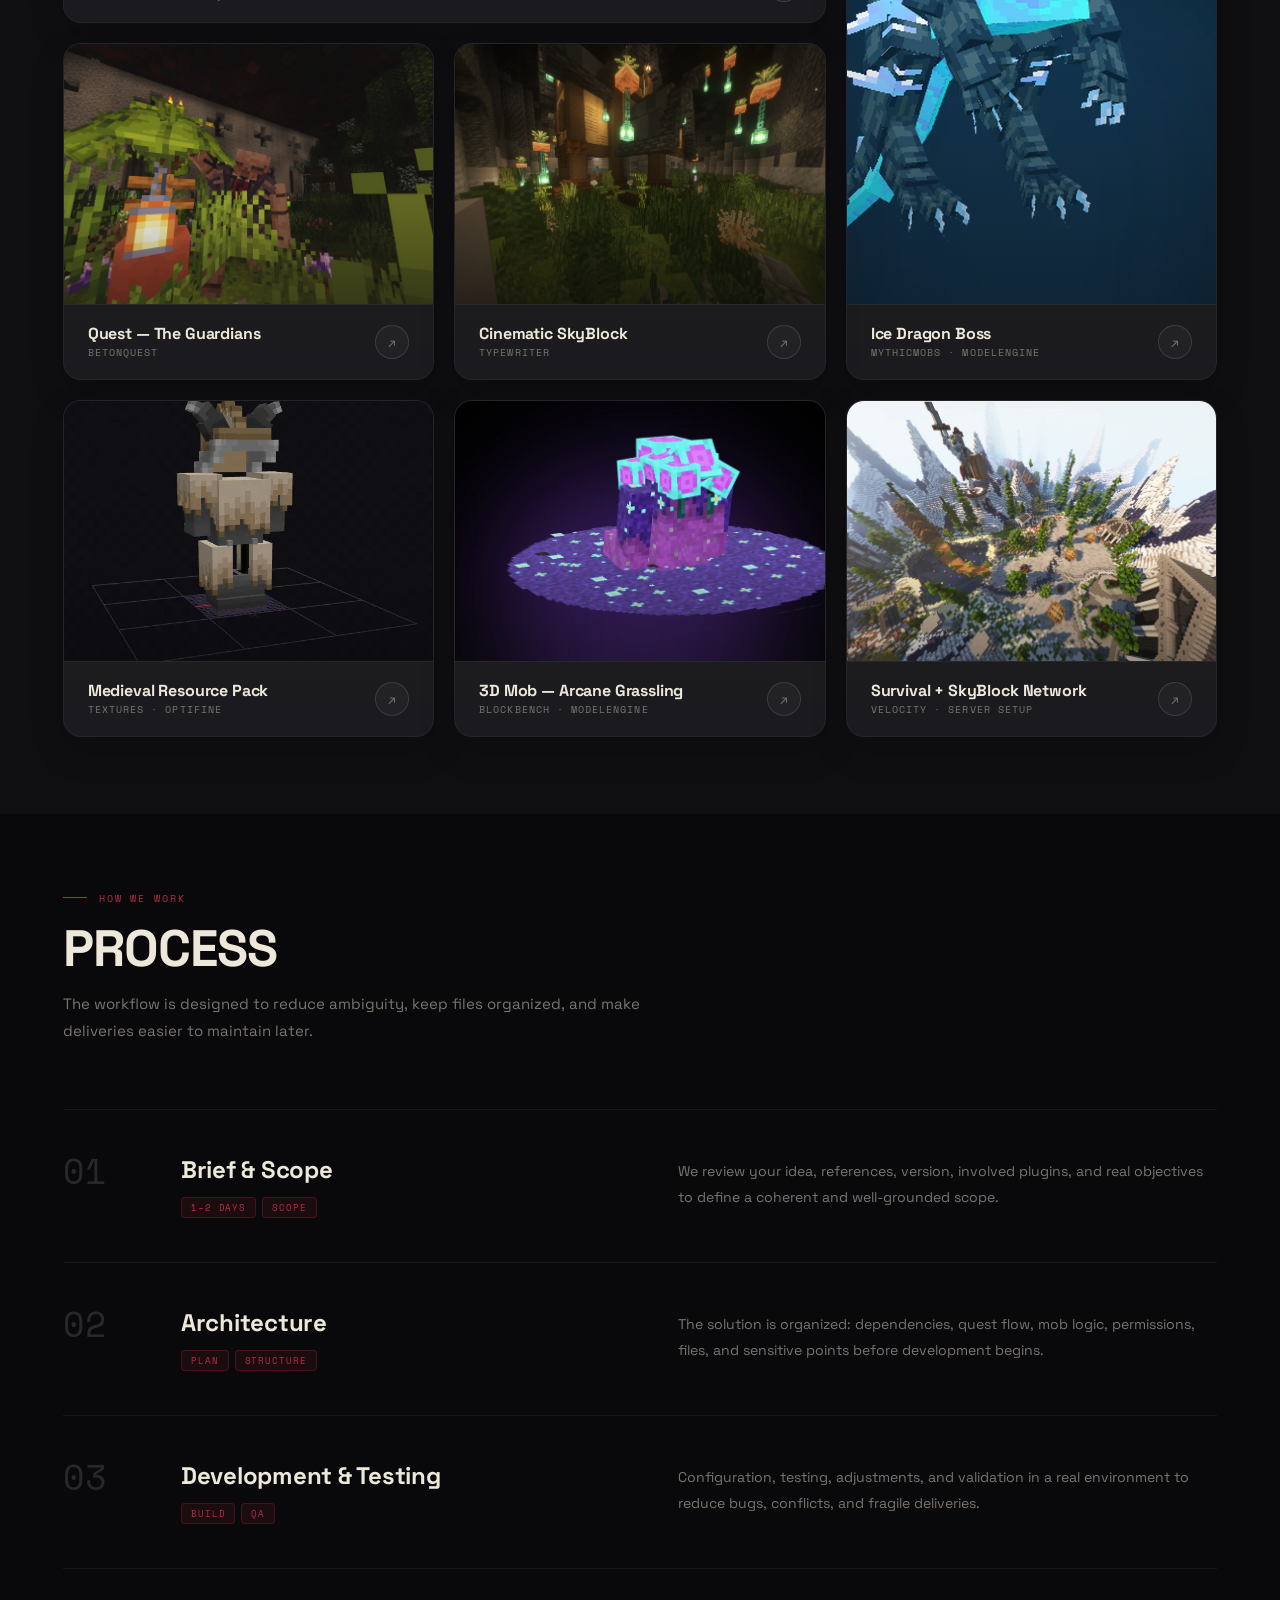
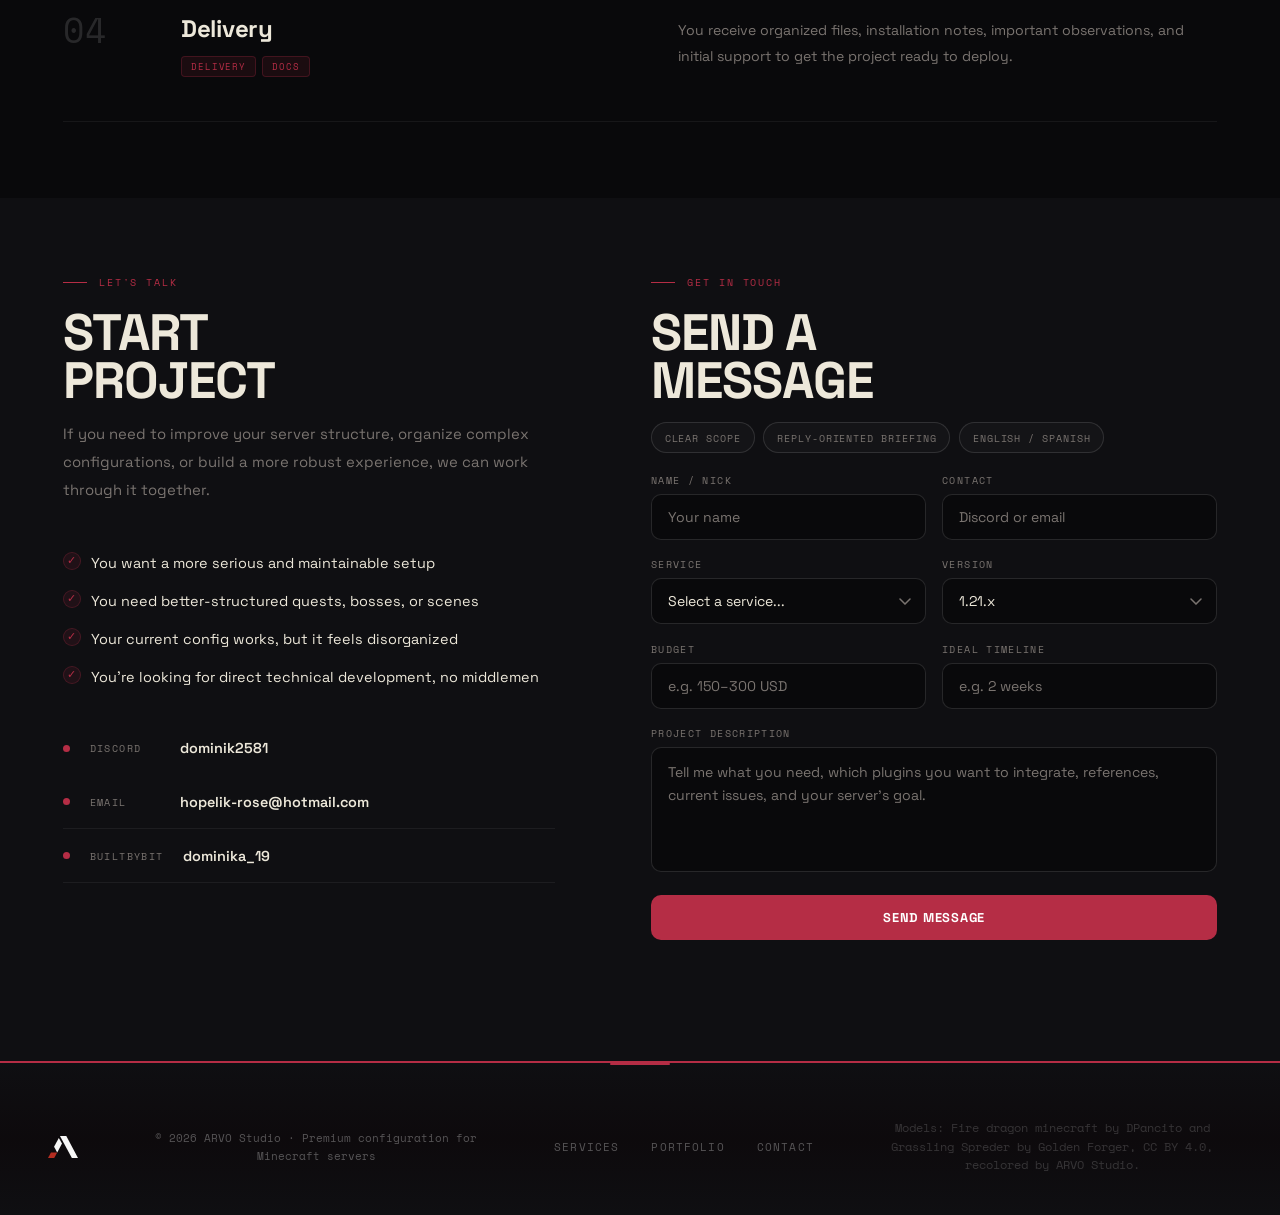
==== commit e99e0040: "feat(portfolio): cinematic video on hover for the SkyBlock card New static screenshot and a muted lo" ====
--- a/index.html
+++ b/index.html
@@ -403,8 +403,8 @@
   <!-- Cinematic SkyBlock -->
   <div class="pc" data-category="typewriter">
     <div class="pc-imgs">
-      <div class="pc-a"><img src="./assets/portfolio/skyblock-a.webp" alt="Cinematic SkyBlock A" loading="lazy"></div>
-      <div class="pc-b"><img src="./assets/portfolio/skyblock-b.webp" alt="Cinematic SkyBlock B" loading="lazy"></div>
+      <div class="pc-a"><img src="./assets/portfolio/skyblock-a.webp" alt="Cinematic SkyBlock" loading="lazy"></div>
+      <div class="pc-b"><video class="pc-video" src="./assets/portfolio/skyblock-cinematic.mp4" poster="./assets/portfolio/skyblock-a.webp" muted loop playsinline preload="none" aria-label="Cinematic SkyBlock preview"></video></div>
     </div>
     <div class="pc-info">
       <div><div class="pc-name" data-i18n="pc4.name">Cinematic SkyBlock</div><div class="pc-type">Typewriter</div></div>
@@ -624,5 +624,15 @@
 <script src="./scene3d.js" defer></script>
 <script src="./particles.js" defer></script>
 <script src="./lang.js" defer></script>
+<script>
+document.querySelectorAll('.pc-video').forEach(function (v) {
+  var card = v.closest('.pc');
+  if (!card) return;
+  card.addEventListener('mouseenter', function () { v.play().catch(function () {}); });
+  card.addEventListener('mouseleave', function () { v.pause(); v.currentTime = 0; });
+  card.addEventListener('focusin', function () { v.play().catch(function () {}); });
+  card.addEventListener('focusout', function () { v.pause(); });
+});
+</script>
 </body>
 </html>
--- a/styles.css
+++ b/styles.css
@@ -632,7 +632,7 @@
 }
 .pc:hover .pc-a     { transform:scale(1.04); filter:brightness(.72) saturate(.82) }
 .pc:hover .pc-b     { transform:scale(1); opacity:1 }
-.pc-a img,.pc-b img {
+.pc-a img,.pc-b img,.pc-b video {
   position:absolute; inset:0; width:100%; height:100%;
   object-fit:cover; object-position:center; display:block; padding:0;
 }
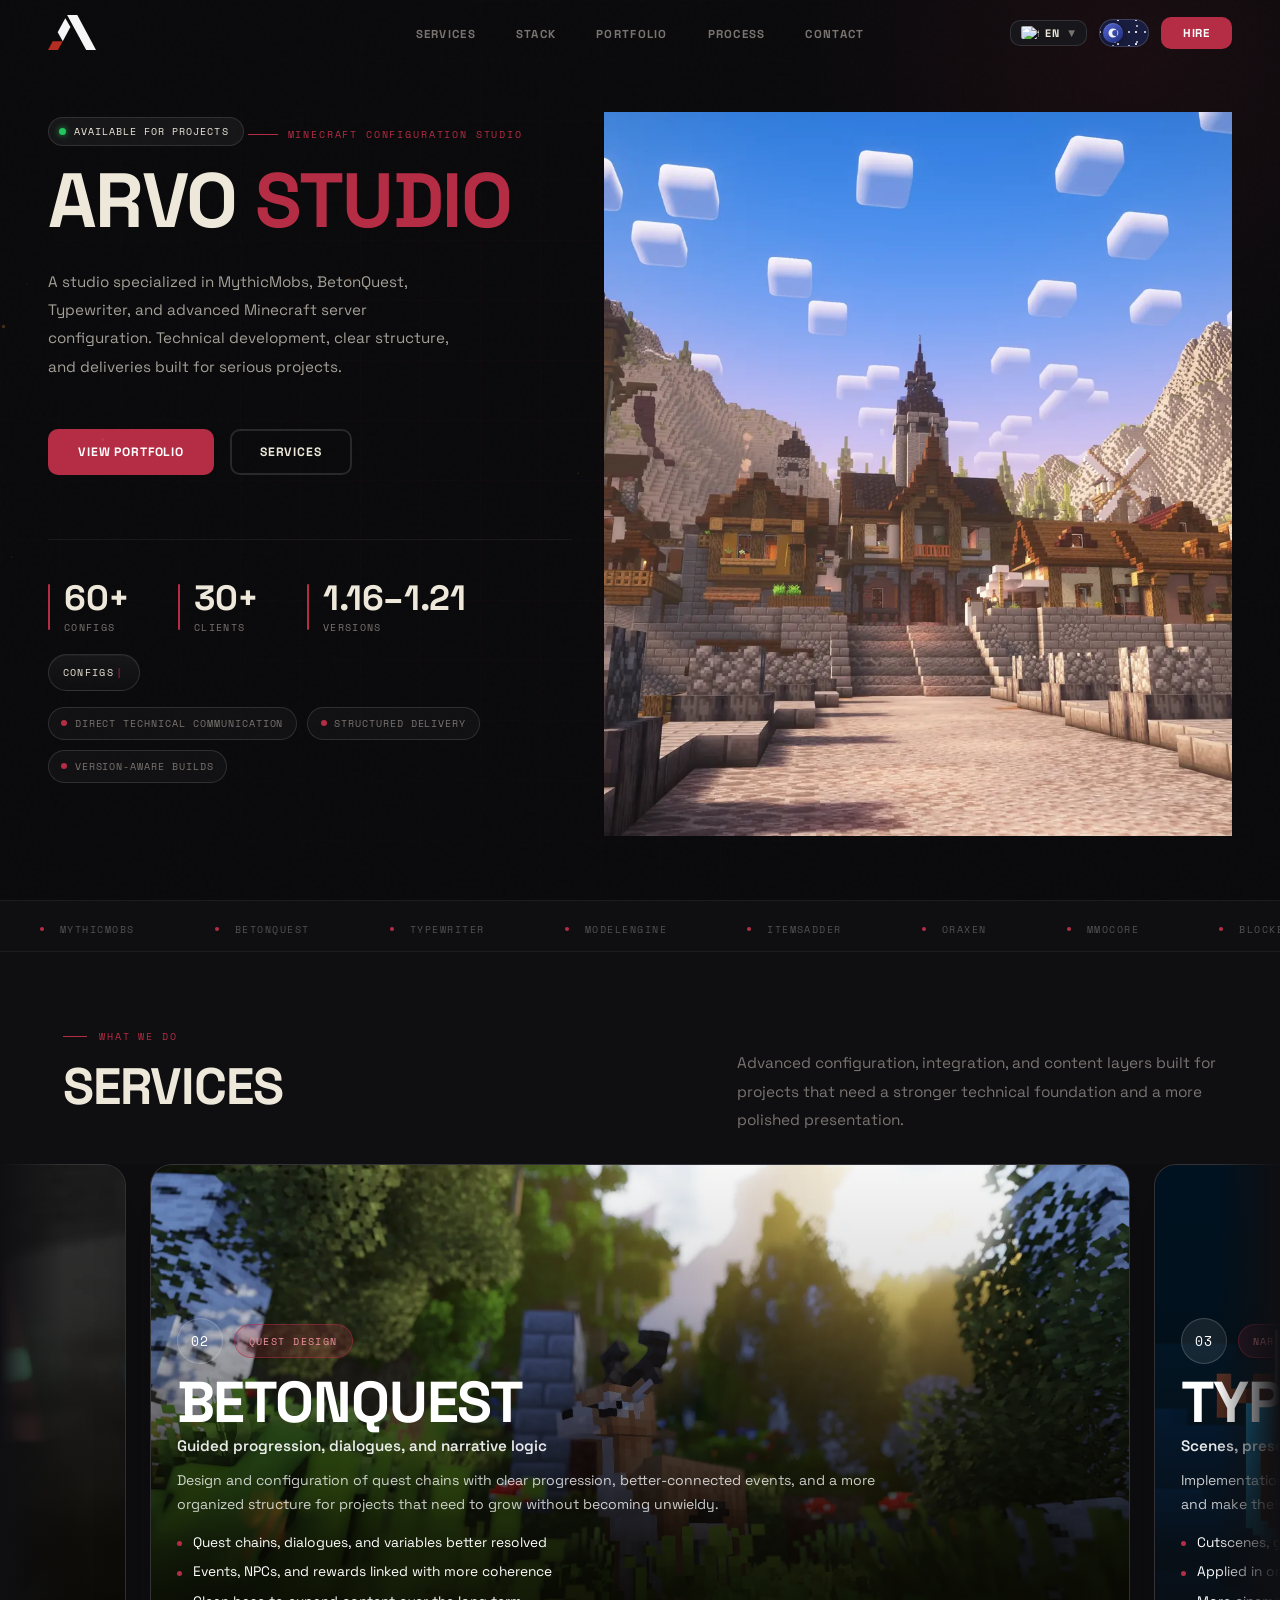
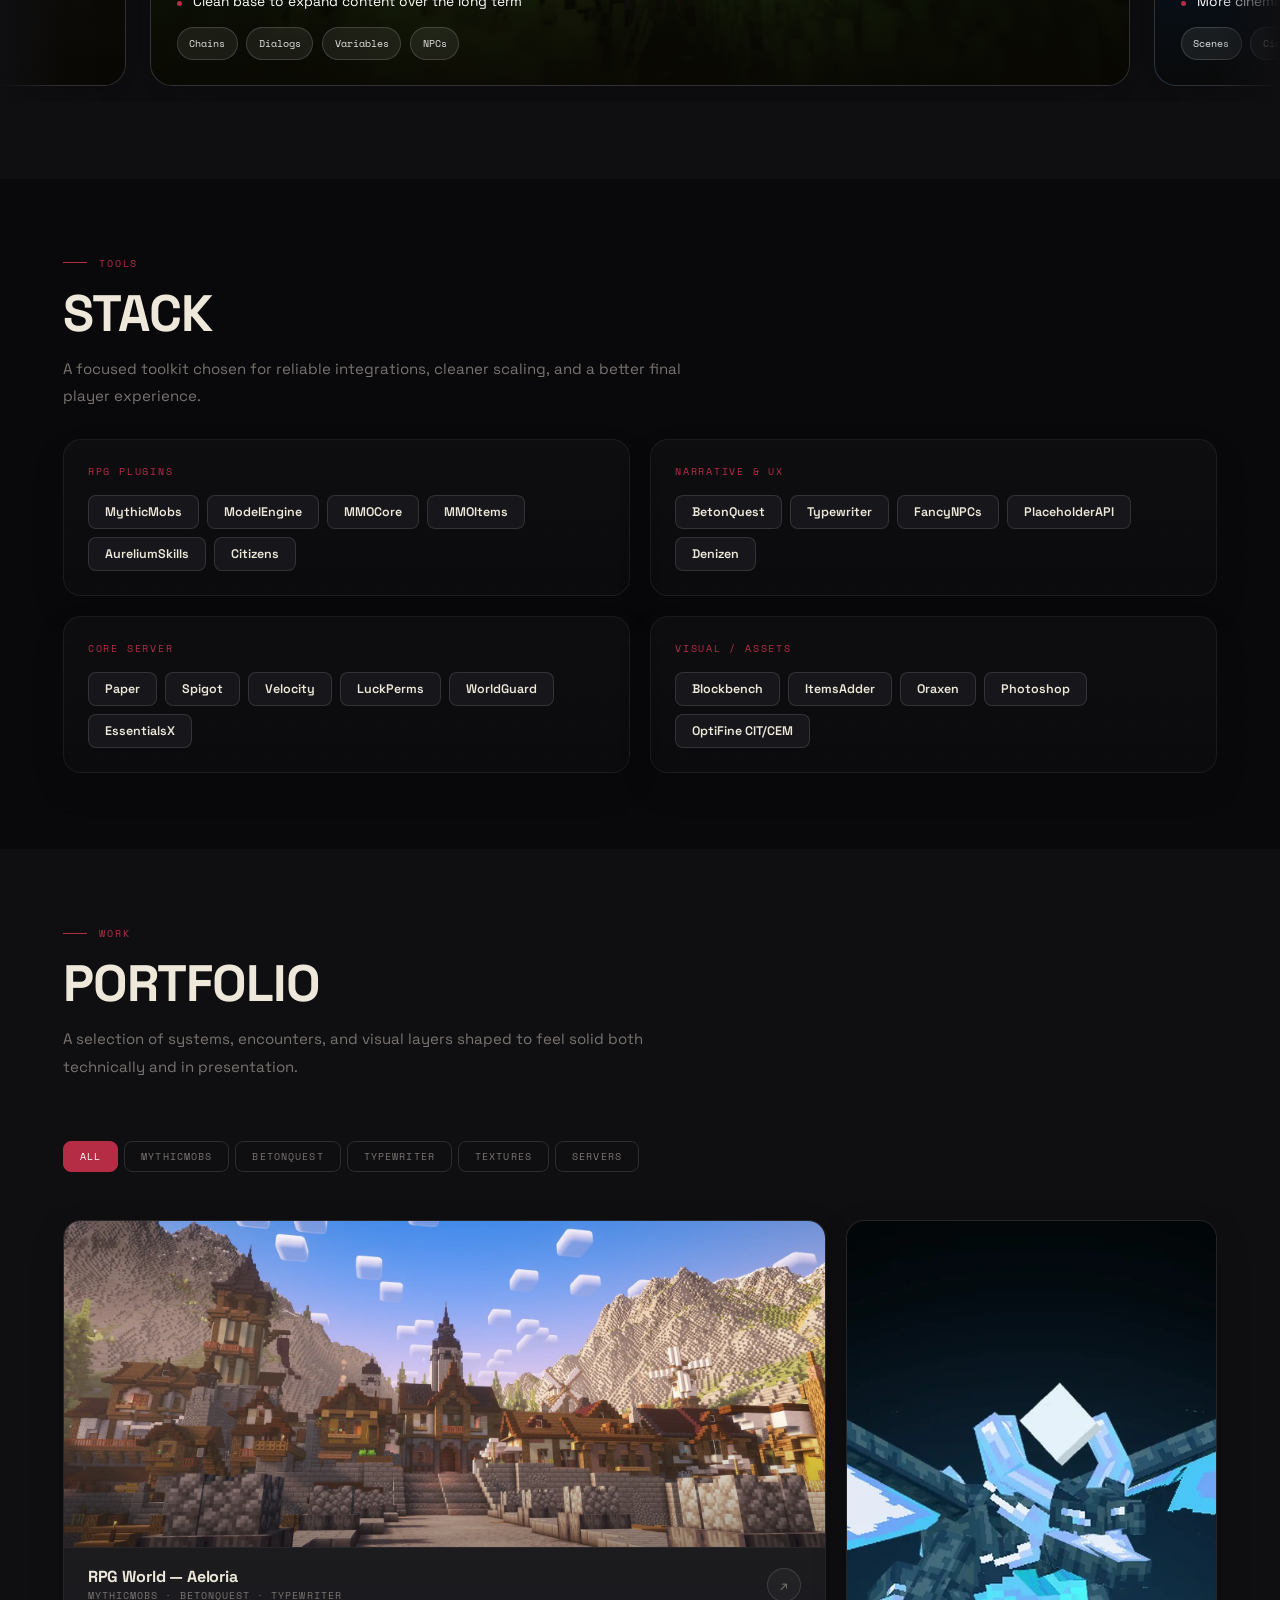
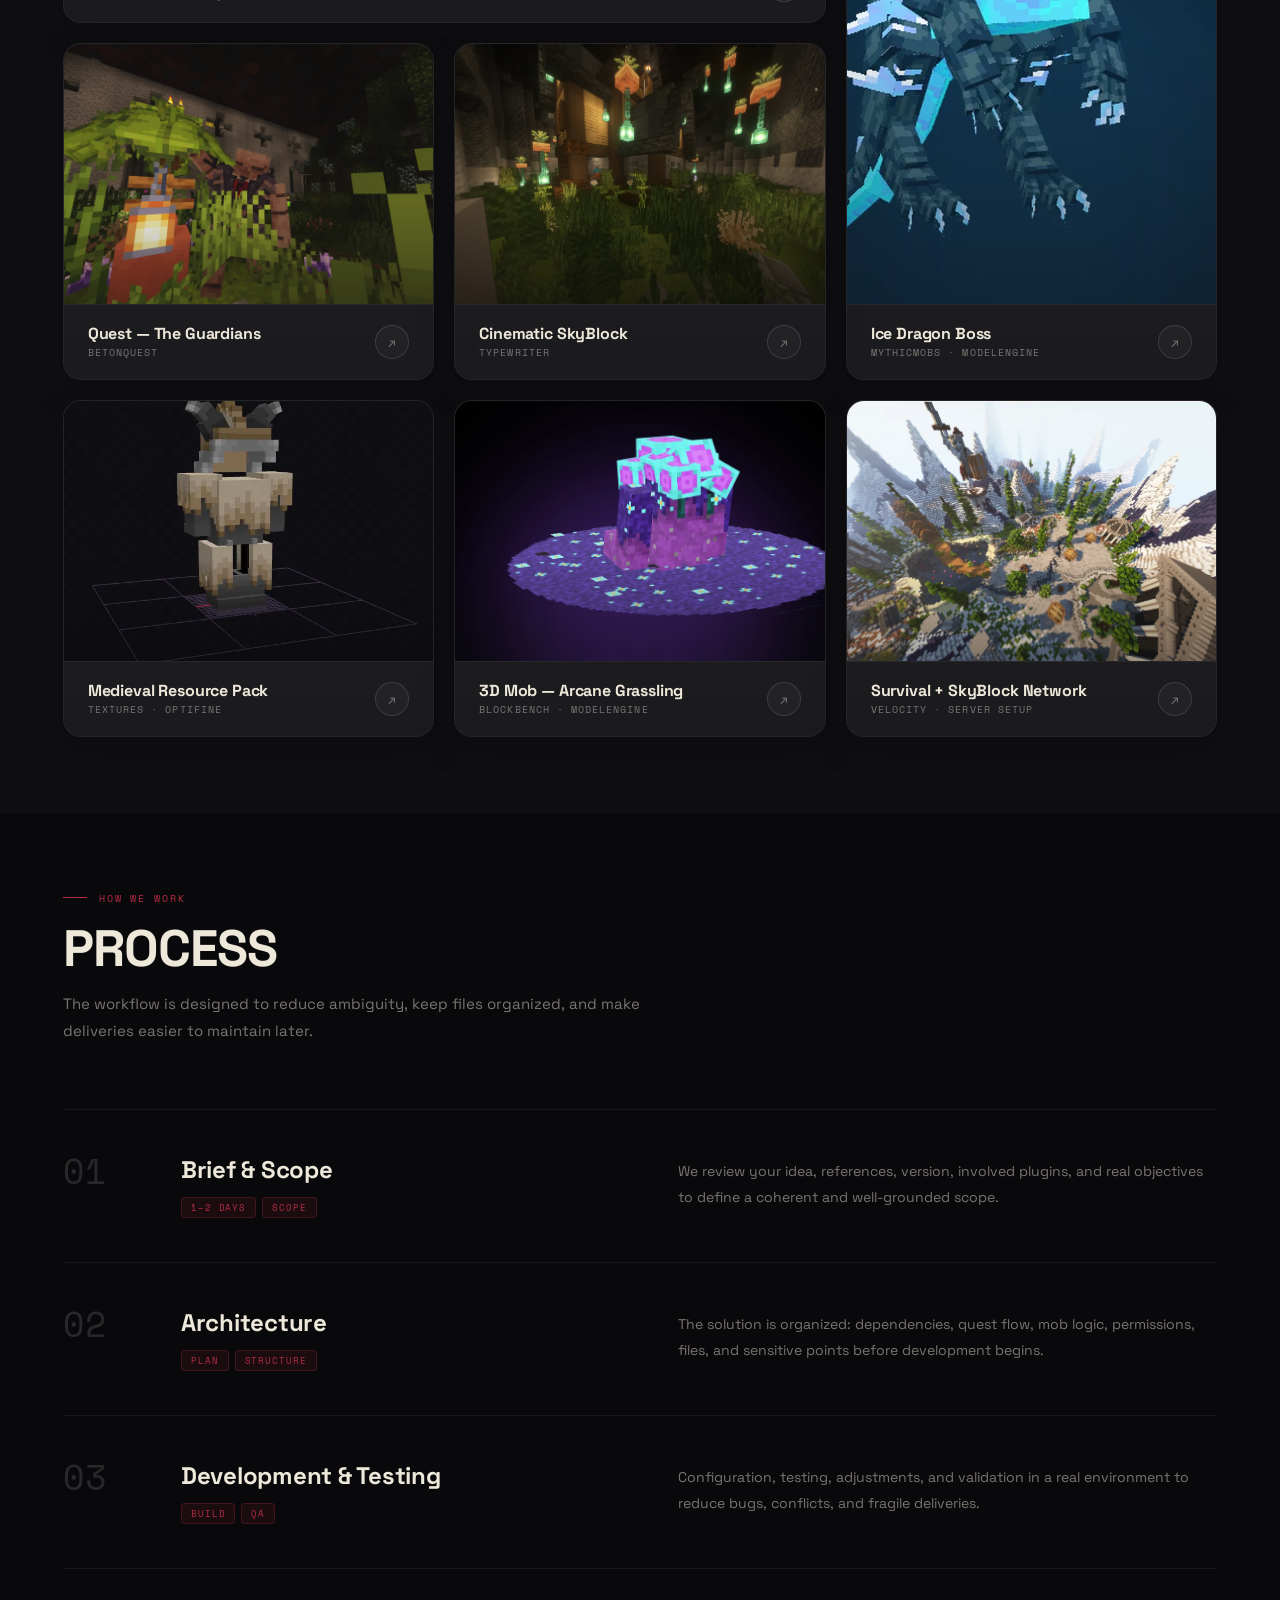
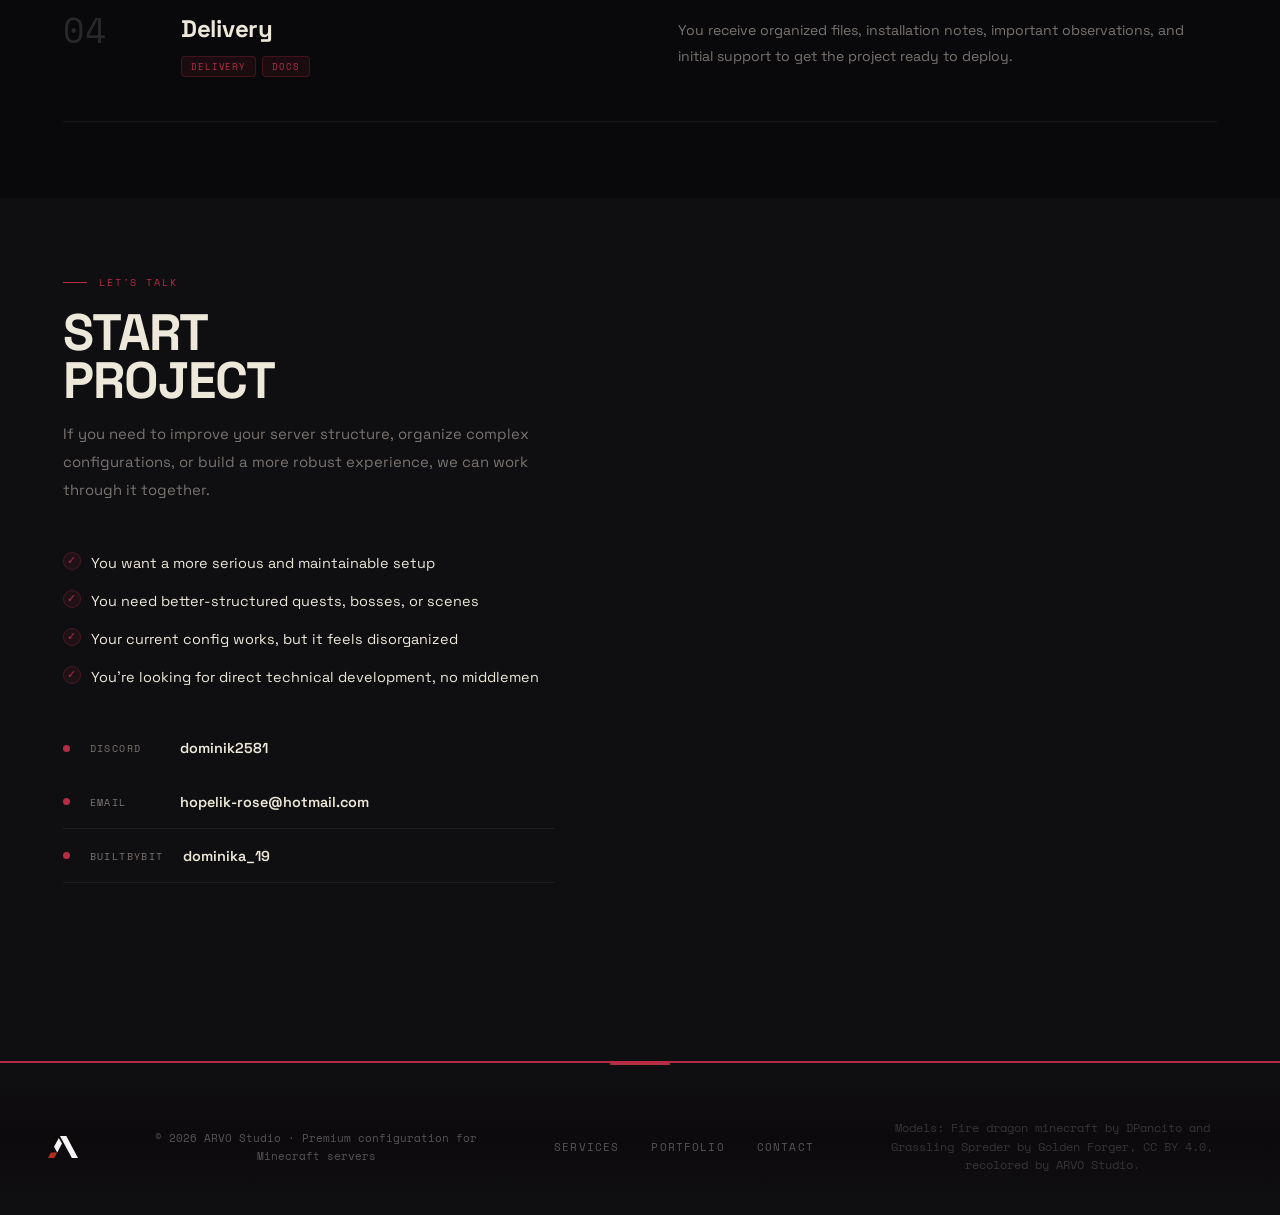
==== commit 2095c251: "feat(site): polish pass for mobile hover, focus, hero poster, language and form - Compress static im" ====
--- a/index.html
+++ b/index.html
@@ -2,6 +2,15 @@
 <html lang="en">
 <head>
 <meta charset="UTF-8">
+<script>
+(function () {
+  try {
+    var l = localStorage.getItem('arvo-lang');
+    if (l === 'es' || l === 'en') document.documentElement.lang = l;
+    if (l === 'es') document.documentElement.classList.add('i18n-pending');
+  } catch (e) {}
+})();
+</script>
 <meta name="viewport" content="width=device-width, initial-scale=1.0">
 <title>ARVO Studio — Premium Minecraft Server Configuration & Design</title>
 <meta name="description" content="ARVO Studio: advanced configuration for Minecraft servers. MythicMobs, BetonQuest, Typewriter, server setups, optimization, and custom assets.">
@@ -34,7 +43,7 @@
 
 <nav id="mainNav">
   <a class="nav-logo" href="#hero" aria-label="Go to top">
-    <img src="logo_negative.svg" alt="ARVO" id="navLogo" style="height:48px;width:48px;object-fit:contain;display:block;">
+    <img src="logo_negative.svg" width="48" height="48" alt="ARVO" id="navLogo" style="height:48px;width:48px;object-fit:contain;display:block;">
   </a>
   <ul class="nav-links" id="navLinks">
     <li><a href="#servicios" data-i18n="nav.services">Services</a></li>
@@ -101,7 +110,7 @@
   </div>
   <div class="hero-right" id="scene3d-mount" data-i18n-aria="hero.aria" aria-label="3D studio preview">
     <!-- Static poster visible before any JS loads — best practice for Lighthouse -->
-    <img class="scene3d-poster" src="./assets/portfolio/aeloria-a.webp" alt="ARVO Studio preview" style="width:100%;height:100%;object-fit:cover;pointer-events:none;">
+    <img width="1920" height="1080" class="scene3d-poster" src="./assets/portfolio/aeloria-a.webp" alt="ARVO Studio preview" style="width:100%;height:100%;object-fit:cover;pointer-events:none;">
   </div>
 </section>
 
@@ -365,10 +374,10 @@
 <div class="port-grid fade-up" id="portfolioGrid">
 
   <!-- RPG World — Aeloria -->
-  <div class="pc sp2" data-category="mythicmobs betonquest typewriter">
+  <div tabindex="0" class="pc sp2" data-category="mythicmobs betonquest typewriter">
     <div class="pc-imgs">
-      <div class="pc-a"><img src="./assets/portfolio/aeloria-a.webp" alt="RPG Aeloria screenshot A" loading="lazy"></div>
-      <div class="pc-b"><img src="./assets/portfolio/aeloria-b.webp" alt="RPG Aeloria screenshot B" loading="lazy"></div>
+      <div class="pc-a"><img width="1920" height="1080" src="./assets/portfolio/aeloria-a.webp" alt="RPG Aeloria screenshot A" loading="lazy"></div>
+      <div class="pc-b"><img width="1920" height="1080" src="./assets/portfolio/aeloria-b.webp" alt="RPG Aeloria screenshot B" loading="lazy"></div>
     </div>
     <div class="pc-info">
       <div><div class="pc-name" data-i18n="pc1.name">RPG World — Aeloria</div><div class="pc-type">MythicMobs · BetonQuest · Typewriter</div></div>
@@ -377,10 +386,10 @@
   </div>
 
   <!-- Boss Dragón de Hielo -->
-  <div class="pc sp2v tall" data-category="mythicmobs texturas">
+  <div tabindex="0" class="pc sp2v tall" data-category="mythicmobs texturas">
     <div class="pc-imgs">
-      <div class="pc-a"><img src="./assets/portfolio/dragon-a.webp" alt="Ice Dragon Boss A" loading="lazy"></div>
-      <div class="pc-b"><img src="./assets/portfolio/dragon-b.webp" alt="Ice Dragon Boss B" loading="lazy"></div>
+      <div class="pc-a"><img width="1920" height="1080" src="./assets/portfolio/dragon-a.webp" alt="Ice Dragon Boss A" loading="lazy"></div>
+      <div class="pc-b"><img width="1280" height="720" src="./assets/portfolio/dragon-b.webp" alt="Ice Dragon Boss B" loading="lazy"></div>
     </div>
     <div class="pc-info">
       <div><div class="pc-name" data-i18n="pc2.name">Ice Dragon Boss</div><div class="pc-type">MythicMobs · ModelEngine</div></div>
@@ -389,10 +398,10 @@
   </div>
 
   <!-- Quest — Los Guardianes -->
-  <div class="pc" data-category="betonquest">
+  <div tabindex="0" class="pc" data-category="betonquest">
     <div class="pc-imgs">
-      <div class="pc-a"><img src="./assets/portfolio/guardianes-a.webp" alt="Quest Los Guardianes A" loading="lazy"></div>
-      <div class="pc-b"><img src="./assets/portfolio/guardianes-b.webp" alt="Quest Los Guardianes B" loading="lazy"></div>
+      <div class="pc-a"><img width="1920" height="1080" src="./assets/portfolio/guardianes-a.webp" alt="Quest Los Guardianes A" loading="lazy"></div>
+      <div class="pc-b"><img width="1920" height="1080" src="./assets/portfolio/guardianes-b.webp" alt="Quest Los Guardianes B" loading="lazy"></div>
     </div>
     <div class="pc-info">
       <div><div class="pc-name" data-i18n="pc3.name">Quest — The Guardians</div><div class="pc-type">BetonQuest</div></div>
@@ -401,9 +410,9 @@
   </div>
 
   <!-- Cinematic SkyBlock -->
-  <div class="pc" data-category="typewriter">
+  <div tabindex="0" class="pc" data-category="typewriter">
     <div class="pc-imgs">
-      <div class="pc-a"><img src="./assets/portfolio/skyblock-a.webp" alt="Cinematic SkyBlock" loading="lazy"></div>
+      <div class="pc-a"><img width="1920" height="1050" src="./assets/portfolio/skyblock-a.webp" alt="Cinematic SkyBlock" loading="lazy"></div>
       <div class="pc-b"><video class="pc-video" src="./assets/portfolio/skyblock-cinematic.mp4" poster="./assets/portfolio/skyblock-a.webp" muted loop playsinline preload="none" aria-label="Cinematic SkyBlock preview"></video></div>
     </div>
     <div class="pc-info">
@@ -413,10 +422,10 @@
   </div>
 
   <!-- Resource Pack Medieval -->
-  <div class="pc" data-category="texturas">
+  <div tabindex="0" class="pc" data-category="texturas">
     <div class="pc-imgs">
-      <div class="pc-a"><img src="./assets/portfolio/medieval-a.webp" alt="Resource Pack Medieval A" loading="lazy"></div>
-      <div class="pc-b"><img src="./assets/portfolio/medieval-b.webp" alt="Resource Pack Medieval B" loading="lazy"></div>
+      <div class="pc-a"><img width="635" height="668" src="./assets/portfolio/medieval-a.webp" alt="Resource Pack Medieval A" loading="lazy"></div>
+      <div class="pc-b"><img width="580" height="469" src="./assets/portfolio/medieval-b.webp" alt="Resource Pack Medieval B" loading="lazy"></div>
     </div>
     <div class="pc-info">
       <div><div class="pc-name" data-i18n="pc5.name">Medieval Resource Pack</div><div class="pc-type" data-i18n="pc5.type">Textures · OptiFine</div></div>
@@ -425,10 +434,10 @@
   </div>
 
   <!-- Mob 3D — Grassling Arcano -->
-  <div class="pc" data-category="texturas mythicmobs">
+  <div tabindex="0" class="pc" data-category="texturas mythicmobs">
     <div class="pc-imgs">
-      <div class="pc-a"><img src="./assets/portfolio/golem-a.webp" alt="Arcane Grassling A" loading="lazy"></div>
-      <div class="pc-b"><img src="./assets/portfolio/golem-b.webp" alt="Arcane Grassling B" loading="lazy"></div>
+      <div class="pc-a"><img width="1920" height="1080" src="./assets/portfolio/golem-a.webp" alt="Arcane Grassling A" loading="lazy"></div>
+      <div class="pc-b"><img width="1280" height="720" src="./assets/portfolio/golem-b.webp" alt="Arcane Grassling B" loading="lazy"></div>
     </div>
     <div class="pc-info">
       <div><div class="pc-name" data-i18n="pc6.name">3D Mob — Arcane Grassling</div><div class="pc-type">Blockbench · ModelEngine</div></div>
@@ -437,10 +446,10 @@
   </div>
 
   <!-- Red Survival + SkyBlock -->
-  <div class="pc" data-category="servidores">
+  <div tabindex="0" class="pc" data-category="servidores">
     <div class="pc-imgs">
-      <div class="pc-a"><img src="./assets/portfolio/survival-a.webp" alt="Survival SkyBlock A" loading="lazy"></div>
-      <div class="pc-b"><img src="./assets/portfolio/survival-b.webp" alt="Survival SkyBlock B" loading="lazy"></div>
+      <div class="pc-a"><img width="1899" height="1050" src="./assets/portfolio/survival-a.webp" alt="Survival SkyBlock A" loading="lazy"></div>
+      <div class="pc-b"><img width="1904" height="1064" src="./assets/portfolio/survival-b.webp" alt="Survival SkyBlock B" loading="lazy"></div>
     </div>
     <div class="pc-info">
       <div><div class="pc-name" data-i18n="pc7.name">Survival + SkyBlock Network</div><div class="pc-type" data-i18n="pc7.type">Velocity · Server Setup</div></div>
@@ -540,6 +549,7 @@
           <span class="form-meta-pill" data-i18n="form.meta3">English / Spanish</span>
         </div>
         <form class="c-form" action="https://formspree.io/f/xlgojdya" method="POST" id="contactForm">
+          <input class="f-hp" type="text" name="_gotcha" tabindex="-1" autocomplete="off" aria-hidden="true">
           <div class="f-row">
             <div>
               <label class="f-lbl" for="nombre" data-i18n="form.lbl.name">Name / Nick</label>
@@ -595,7 +605,7 @@
           </div>
 
           <button class="f-sub" type="submit" data-i18n="form.submit">Send message</button>
-          <p class="f-success" id="formSuccess" aria-live="polite"></p>
+          <p class="f-success" id="formSuccess" role="status" aria-live="polite"></p>
         </form>
       </div>
     </div>
@@ -603,7 +613,7 @@
 </section>
 <footer>
   <a class="f-brand" href="#hero" aria-label="Go to top">
-    <img src="logo_negative.svg" alt="ARVO" id="footerLogo" style="height:30px;width:30px;object-fit:contain;display:block;">
+    <img src="logo_negative.svg" width="30" height="30" alt="ARVO" id="footerLogo" style="height:30px;width:30px;object-fit:contain;display:block;">
   </a>
   <small data-i18n="footer.copy">© 2026 ARVO Studio · Premium configuration for Minecraft servers</small>
   <div class="f-links">
@@ -625,6 +635,17 @@
 <script src="./particles.js" defer></script>
 <script src="./lang.js" defer></script>
 <script>
+if (window.matchMedia('(hover: none)').matches && 'IntersectionObserver' in window) {
+  var cards = document.querySelectorAll('.pc');
+  var io = new IntersectionObserver(function (entries) {
+    entries.forEach(function (e) {
+      e.target.classList.toggle('is-active', e.isIntersecting);
+      var v = e.target.querySelector('.pc-video');
+      if (v) { if (e.isIntersecting) v.play().catch(function () {}); else v.pause(); }
+    });
+  }, { threshold: 0.75 });
+  cards.forEach(function (c) { io.observe(c); });
+}
 document.querySelectorAll('.pc-video').forEach(function (v) {
   var card = v.closest('.pc');
   if (!card) return;
--- a/styles.css
+++ b/styles.css
@@ -630,8 +630,8 @@
   background:linear-gradient(180deg,rgba(255,255,255,.024),rgba(255,255,255,.01));
   transition:transform .55s cubic-bezier(.22,1,.36,1),opacity .45s ease,filter .45s ease;
 }
-.pc:hover .pc-a     { transform:scale(1.04); filter:brightness(.72) saturate(.82) }
-.pc:hover .pc-b     { transform:scale(1); opacity:1 }
+.pc:hover .pc-a,.pc:focus-visible .pc-a,.pc.is-active .pc-a { transform:scale(1.04); filter:brightness(.72) saturate(.82) }
+.pc:hover .pc-b,.pc:focus-visible .pc-b,.pc.is-active .pc-b { transform:scale(1); opacity:1 }
 .pc-a img,.pc-b img,.pc-b video {
   position:absolute; inset:0; width:100%; height:100%;
   object-fit:cover; object-position:center; display:block; padding:0;
@@ -1022,3 +1022,16 @@
   .port-grid  { gap:.75rem }
   footer      { padding:1.25rem 1rem }
 }
+
+
+/* ── FOCUS (keyboard) ── */
+:where(a,button,summary,[tabindex]):focus-visible { outline:2px solid var(--amber); outline-offset:3px }
+.f-in:focus-visible,.f-sel:focus-visible,.f-ta:focus-visible { outline:2px solid var(--amber); outline-offset:2px }
+.pc:focus-visible { outline:2px solid var(--amber); outline-offset:3px }
+
+/* ── CONTACT FORM honeypot ── */
+.f-hp { position:absolute; left:-9999px; width:1px; height:1px; opacity:0; pointer-events:none }
+
+/* ── LANGUAGE: avoid flash of English for saved ES ── */
+html.i18n-pending body { visibility:hidden; animation:i18nReveal 0s 1.2s forwards }
+@keyframes i18nReveal { to { visibility:visible } }
